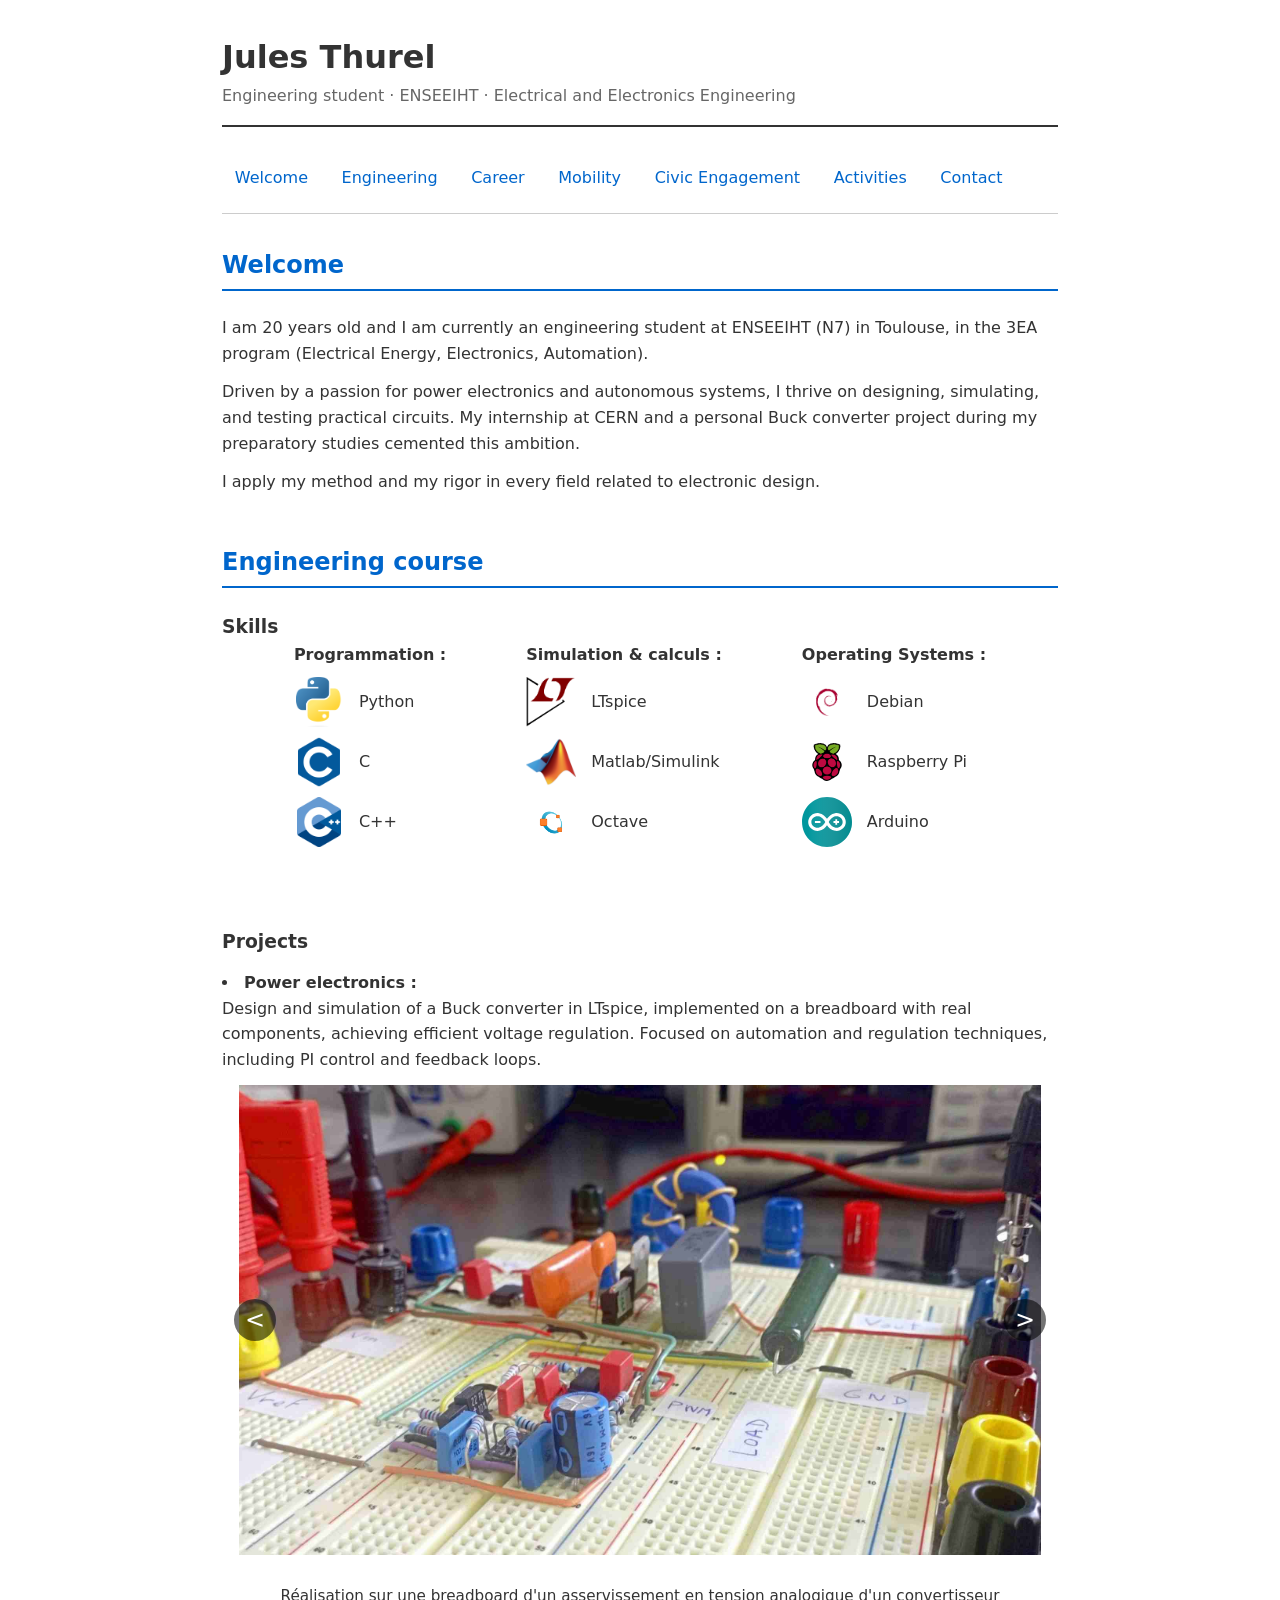
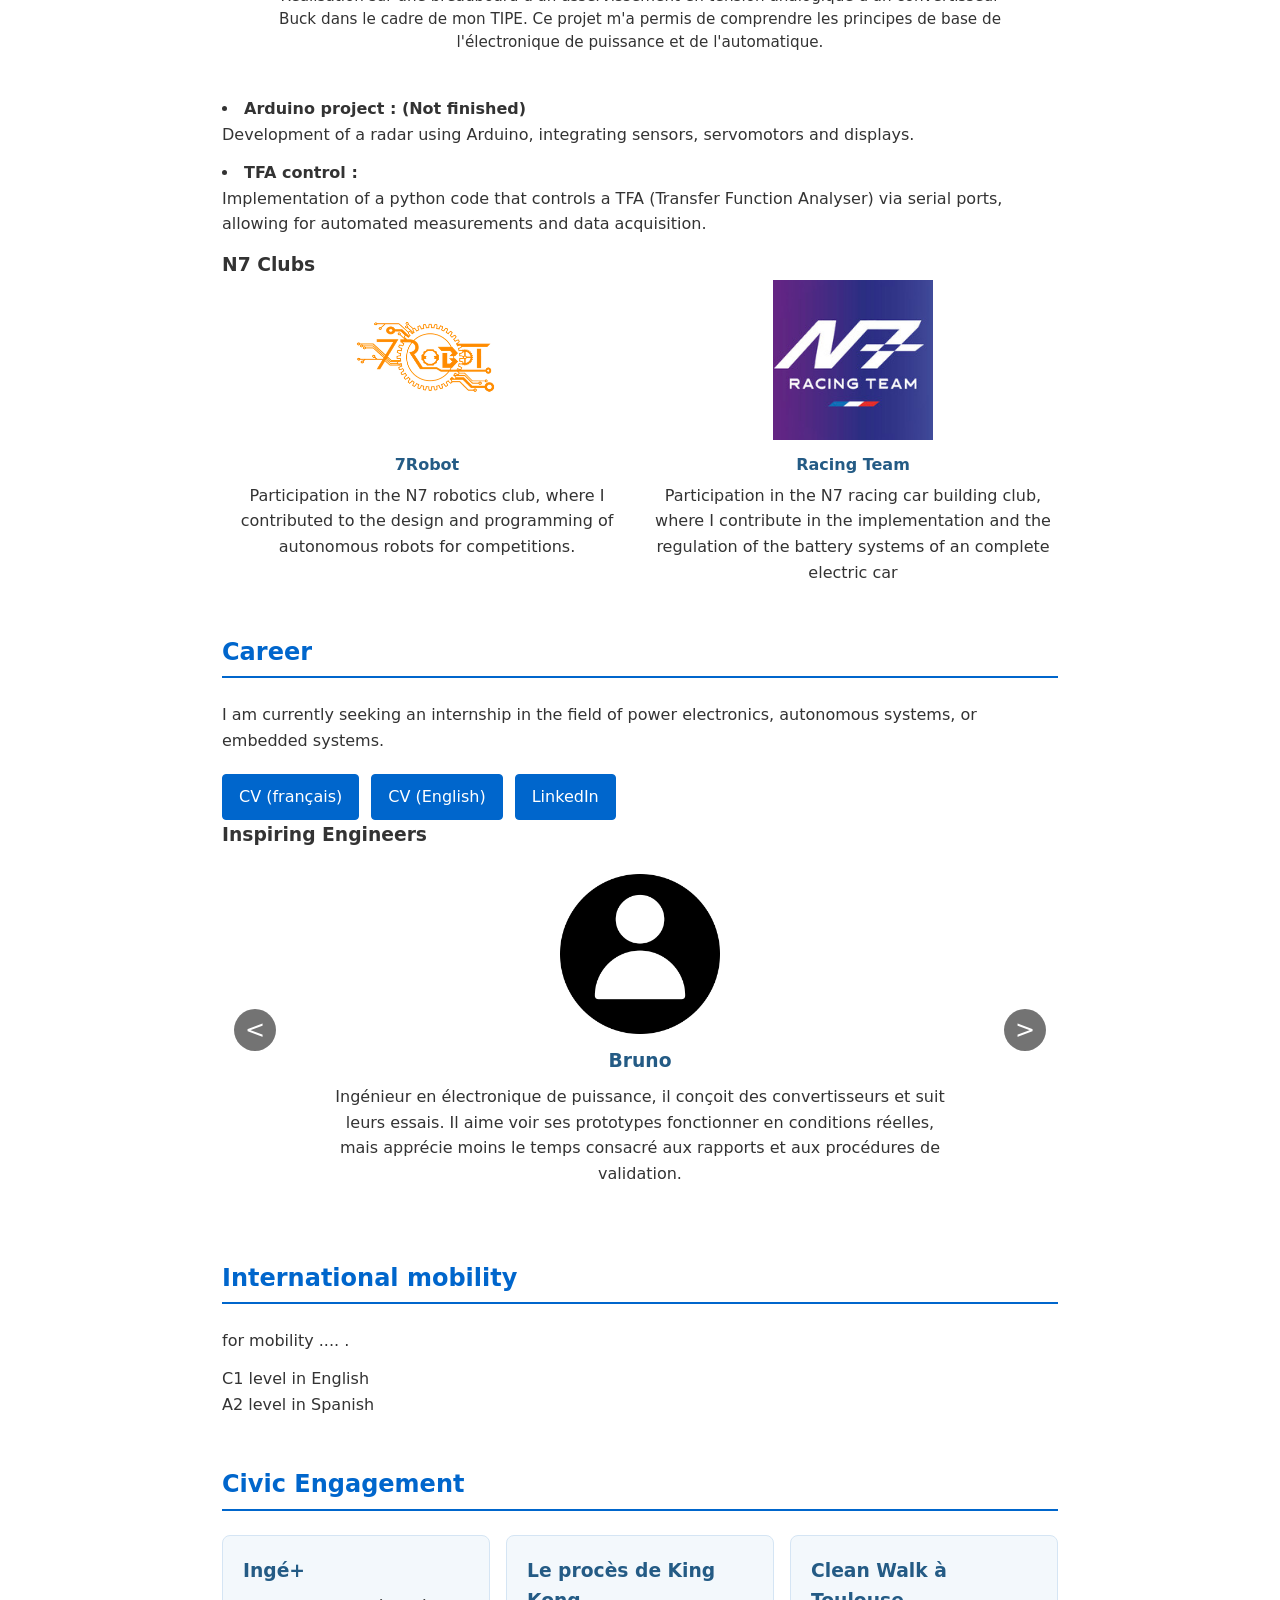
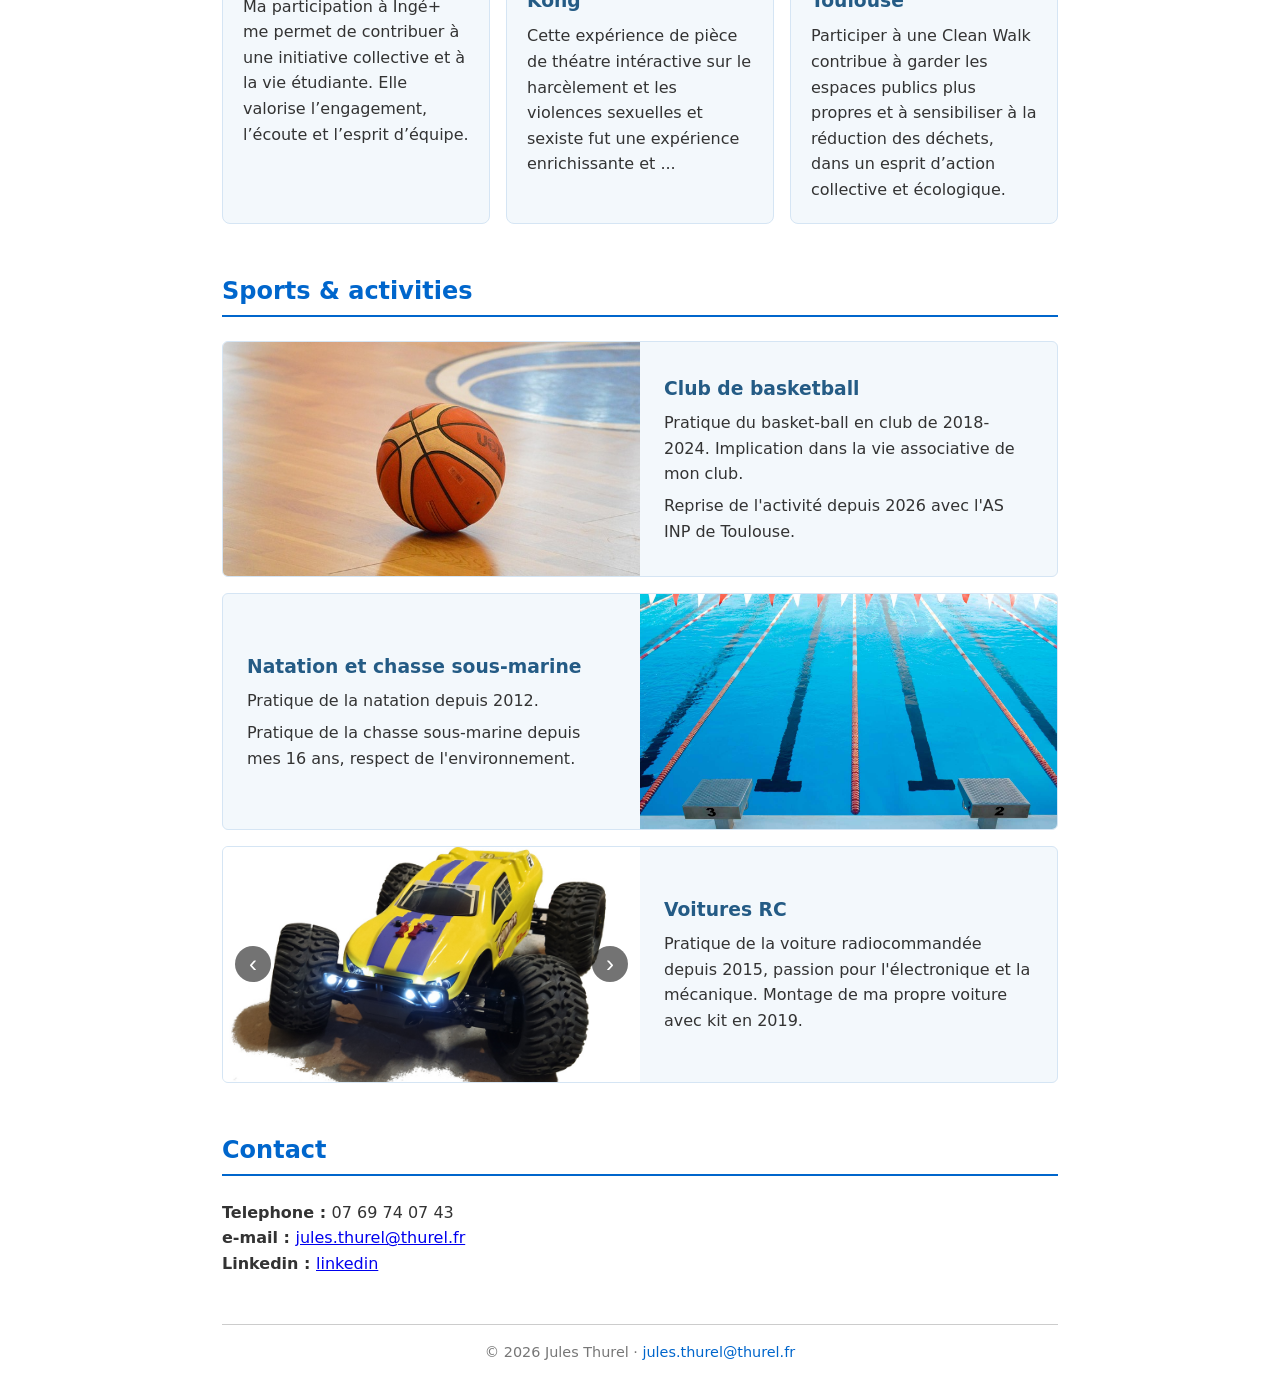
==== index.html @ 55ace2b5 "buck et activités" ====
<!DOCTYPE html>
<html lang="fr">
<head>
    <meta charset="UTF-8">
    <meta name="viewport" content="width=device-width, initial-scale=1.0">
    <title>Jules Thurel - Portfolio</title>
    <link rel="stylesheet" href="style.css">
</head>
<body>
    <header>
        <h1>Jules Thurel</h1>
        <p>Engineering student · ENSEEIHT · Electrical and Electronics Engineering</p>
    </header>

    <nav>
        <a href="#welcome">Welcome</a>
        <a href="#engineering">Engineering</a>
        <a href="#career">Career</a>
        <a href="#mobility">Mobility</a>
        <a href="#civic">Civic Engagement</a>
        <a href="#activities">Activities</a>
        <a href="#contact">Contact</a>
    </nav>

    <main>
        <section id="welcome">
            <h2>Welcome</h2>
            <p>
                I am 20 years old and I am currently an engineering student at ENSEEIHT (N7) in Toulouse, in the 3EA program (Electrical Energy, Electronics, Automation).
            </p>
            <p>
                Driven by a passion for power electronics and autonomous systems, I thrive on designing, simulating, and testing practical circuits. My internship at CERN and a personal Buck converter project during my preparatory studies cemented this ambition.
            </p>
            <p>
                I apply my method and my rigor in every field related to electronic design.
            </p>
        </section>

        <section id="engineering">
            <h2>Engineering course</h2>
            <h3>Skills</h3>
            <div class="skills-container">
        
                <!-- Colonne 1 -->
                <div class="skill-column">
                    <strong>
                        Programmation :
                    </strong>
                    <div class="skill-row">
            
                        <img src="./logo/Py.png" height="50" alt="logo Python">
                        <p>Python</p> 
                    </div>
                    <div class="skill-row">           
                        <img src="./logo/C_logo.png" height="50" alt="logo C">
                        <p>C</p>
                    </div>
                    <div class="skill-row">           
                        <img src="./logo/cpp.png" height="50" alt="logo C++">
                        <p>C++</p>
                </div>
            </div>
            
            <!-- Colonne 2 -->
            <div class="skill-column">
                <strong>
                    Simulation & calculs :
                </strong>
                <div class="skill-row">
                    <img src="./logo/ltspice_logo.png" height="50" alt="logo LTspice">
                    <p>LTspice</p>
                </div>
                <div class="skill-row">
                    <img src="./logo/Matlab_Logo.png" height="50" alt="logo Matlab">
                    <p>Matlab/Simulink</p>
                </div>
                <div class="skill-row">
                    <img src="./logo/Octave_logo.png" height="50" alt="logo Octave">
                    <p>Octave</p>
                </div>
            </div>
            
            <!-- Colonne 3 -->
            <div class="skill-column">
                <strong>
                    Operating Systems :
                </strong>
                <div class="skill-row">
                    <img src="./logo/Debian_logo.png" height="50" alt="logo Debian">
                    <p>Debian</p>
                </div>
                <div class="skill-row">
                    <img src="./logo/raspberry_logo.png" height="50" alt="logo Raspberry Pi">
                    <p>Raspberry Pi</p>
                </div>
                <div class="skill-row">
                    <img src="./logo/Arduino_logo.svg" height="40" alt="logo Arduino">
                    <p>Arduino</p>
                </div>
            </div>
            </div>
        <h3>Projects</h3>
            <div class="projects-container">
                <p>
                    <li><strong>Power electronics :</strong></li> Design and simulation of a Buck converter in LTspice, implemented on a breadboard with real components, achieving efficient voltage regulation. Focused on automation and regulation techniques, including PI control and feedback loops.
                </p>



                <div class="carousel">
                    <div class="slider" role="region" aria-label="Images du projet électronique">
                        <input type="radio" name="project-slide" id="s1" checked>
                        <input type="radio" name="project-slide" id="s2">
                        <input type="radio" name="project-slide" id="s3">
                        <input type="radio" name="project-slide" id="s4">
                        <input type="radio" name="project-slide" id="s5">
                        <input type="radio" name="project-slide" id="s6">
                        <div class="slides">
                            <figure class="slide">
                                <img src="photo tipe/angle_breadboard.png" alt="Convertisseur Buck">
                                <figcaption>Réalisation sur une breadboard d'un asservissement en tension analogique d'un convertisseur Buck dans le cadre de mon TIPE. Ce projet m'a permis de comprendre les principes de base de l'électronique de puissance et de l'automatique.</figcaption>
                            </figure>
                            <figure class="slide">
                                <img src="photo tipe/circuit.png" alt="Circuit électronique">
                                <figcaption>Schéma de principe représentant les différentes connexions entre les composants majeurs :<br> La partie de puissance : étage de commutation et filtre LC du buck.<br> La partie de commande : le correcteur PI / Le PWM / le driver high-side.</figcaption>
                            </figure>
                            <figure class="slide">
                                <img src="photo tipe/tipe_jules_pv.png" alt="jules avec tipe">
                                <figcaption>Essai en condition réelle avec panneau photovoltaïque.</figcaption>
                            </figure>
                            <figure class="slide">
                                <img src="photo tipe/multimeter.png" alt="test en condition réelledu buckavec panneau solaire">
                                <figcaption>Mesure du bon fonctionnement de la régulation du buck en condition réelle avec panneau solaire. <br>
                                Tension de sortie = 5.01V pour une tension d'entrée Vref = 5.0V</figcaption>
                            </figure>
                            <figure class="slide">
                                <img src="photo tipe/FTBFG.png" alt="Gain en fonction en boucle fermée">
                                <figcaption>Réalisation de la fonction de transfert en boucle fermée en gain à l'aide d'un TFA. <br>
                                Vérification de la cohérence de la simulation avec la mesure.</figcaption>
                            </figure>
                            <figure class="slide">
                                <img src="photo tipe/FTBFP.png" alt="phase de la FTBF">
                                <figcaption>Réalisation de la fonction de transfert en boucle fermée en phase à l'aide d'un TFA.<br> 
                                Vérification de la cohérence de la simulation avec la mesure.</figcaption>
                            </figure>
                        </div>
                        <div class="nav">
                            <label for="s6" class="prev prev-s1" aria-label="Image précédente">&lt;</label>
                            <label for="s1" class="prev prev-s2" aria-label="Image précédente">&lt;</label>
                            <label for="s2" class="prev prev-s3" aria-label="Image précédente">&lt;</label>
                            <label for="s3" class="prev prev-s4" aria-label="Image précédente">&lt;</label>
                            <label for="s4" class="prev prev-s5" aria-label="Image précédente">&lt;</label>
                            <label for="s5" class="prev prev-s6" aria-label="Image précédente">&lt;</label>
                            <label for="s2" class="next next-s1" aria-label="Image suivante">&gt;</label>
                            <label for="s3" class="next next-s2" aria-label="Image suivante">&gt;</label>
                            <label for="s4" class="next next-s3" aria-label="Image suivante">&gt;</label>
                            <label for="s5" class="next next-s4" aria-label="Image suivante">&gt;</label>
                            <label for="s6" class="next next-s5" aria-label="Image suivante">&gt;</label>
                            <label for="s1" class="next next-s6" aria-label="Image suivante">&gt;</label>
                        </div>
                    </div>
                </div>

            </div>
                <p>
                    <li><strong>Arduino project : (Not finished)</strong></li> Development of a radar using Arduino, integrating sensors, servomotors and displays.
                </p>
                <p>
                    <li><strong>TFA control :</strong></li> Implementation of a python code that controls a TFA (Transfer Function Analyser) via serial ports, allowing for automated measurements and data acquisition.
                </p>
            </div>
        <h3>N7 Clubs</h3>
            <div class="clubs-list">
                <article class="club-card">
                    <img src="./logo/7robot_logo.png" alt="Logo 7Robot">
                    <div>
                        <h4>7Robot</h4>
                        <p>Participation in the N7 robotics club, where I contributed to the design and programming of autonomous robots for competitions.</p>
                    </div>
                </article>
                <article class="club-card">
                    <img src="./logo/racingteam_logo.jpeg" alt="Logo N7 Racing Team">
                    <div>
                        <h4>Racing Team</h4>
                        <p>Participation in the N7 racing car building club, where I contribute in the implementation and the regulation of the battery systems of an complete electric car</p>
                    </div>
                </article>
            </div>

        </section>

        <section id="career">
            <h2>Career</h2>
            <p>
                I am currently seeking an internship in the field of power electronics, autonomous systems, or embedded systems.
            </p>
            <div class="profile-links">
                <a class="profile-button" href="./cv-jules-thurel_V6.pdf" download>CV (français)</a>
                <a class="profile-button" href="./cv-jules-thurel_Vfinal_anglais.pdf" download>CV (English)</a>
                <a class="profile-button" href="https://www.linkedin.com/in/jules-thurel-329495418/" target="_blank" rel="noopener noreferrer">LinkedIn</a>
                <br>
            </div>
            <h3>Inspiring Engineers</h3>
            <div class="slider profile-carousel" role="region" aria-label="Profils d'ingénieurs inspirants">
                <input type="radio" name="career-profile" id="career-profile-bruno" checked>
                <input type="radio" name="career-profile" id="career-profile-tony">
                <input type="radio" name="career-profile" id="career-profile-yves">
                <div class="profile-slides">
                    <article class="profile-slide">
                        <img class="profile-avatar" src="./logo/profil_logo.png" alt="Logo de profil de Bruno">
                        <h3>Bruno</h3>
                        <p>Ingénieur en électronique de puissance, il conçoit des convertisseurs et suit leurs essais. Il aime voir ses prototypes fonctionner en conditions réelles, mais apprécie moins le temps consacré aux rapports et aux procédures de validation.</p>
                    </article>
                    <article class="profile-slide">
                        <img class="profile-avatar" src="./logo/profil_logo.png" alt="Logo de profil de Tony">
                        <h3>Tony</h3>
                        <p>Ingénieur en systèmes embarqués, il développe des cartes électroniques et leur logiciel. Il aime mêler matériel et programmation, mais trouve parfois le débogage de problèmes intermittents frustrant.</p>
                    </article>
                    <article class="profile-slide">
                        <img class="profile-avatar" src="./logo/profil_logo.png" alt="Logo de profil de Yves">
                        <h3>Yves</h3>
                        <p>Ingénieur en réseaux électriques, il étudie le raccordement des énergies renouvelables. Il aime contribuer à la transition énergétique, mais apprécie moins les contraintes réglementaires et les délais des grands projets.</p>
                    </article>
                </div>
                <div class="nav">
                    <label for="career-profile-yves" class="prev prev-profile-bruno" aria-label="Profil précédent">&lt;</label>
                    <label for="career-profile-bruno" class="prev prev-profile-tony" aria-label="Profil précédent">&lt;</label>
                    <label for="career-profile-tony" class="prev prev-profile-yves" aria-label="Profil précédent">&lt;</label>
                    <label for="career-profile-tony" class="next next-profile-bruno" aria-label="Profil suivant">&gt;</label>
                    <label for="career-profile-yves" class="next next-profile-tony" aria-label="Profil suivant">&gt;</label>
                    <label for="career-profile-bruno" class="next next-profile-yves" aria-label="Profil suivant">&gt;</label>
                </div>
            </div>
        </section>

        <section id="mobilty">
            <h2>International mobility</h2>
            <p>
                for mobility .... .
            </p>
            <p>
                C1 level in English <br> A2 level in Spanish
            </p>
               
            
        </section>

        <section id="civic">
            <h2>Civic Engagement</h2>
            <div class="civic-list">
                <article class="civic-bubble">
                    <h3>Ingé+</h3>
                    <p>Ma participation à Ingé+ me permet de contribuer à une initiative collective et à la vie étudiante. Elle valorise l’engagement, l’écoute et l’esprit d’équipe.</p>
                </article>
                <article class="civic-bubble">
                    <h3>Le procès de King Kong</h3>
                    <p>Cette expérience de pièce de théatre intéractive sur le harcèlement et les violences sexuelles et sexiste fut une expérience enrichissante et ...</p>
                </article>
                <article class="civic-bubble">
                    <h3>Clean Walk à Toulouse</h3>
                    <p>Participer à une Clean Walk contribue à garder les espaces publics plus propres et à sensibiliser à la réduction des déchets, dans un esprit d’action collective et écologique.</p>
                </article>
            </div>
        </section>

        <section id="activities">
            <h2>Sports & activities</h2>
            <div class="activities-list">
                <article class="activity-item">
                    <div class="activity-gallery activity-gallery-static">
                        <img src="baketball.jpg" alt="Terrain de basketball">
                    </div>
                    <div class="activity-copy">
                        <h3>Club de basketball</h3>
                        <p>Pratique du basket-ball en club de 2018-2024. Implication dans la vie associative de mon club.</p>
                        <p>Reprise de l'activité depuis 2026 avec l'AS INP de Toulouse.</p>
                    </div>
                </article>
                <article class="activity-item">
                    <div class="activity-gallery activity-gallery-static">
                        <img src="piscine.jpg" alt="Piscine">
                    </div>
                    <div class="activity-copy">
                        <h3>Natation et chasse sous-marine</h3>
                        <p>Pratique de la natation depuis 2012. </p>
                        <p>Pratique de la chasse sous-marine depuis mes 16 ans, respect de l'environnement.</p>
                    </div>
                </article>
                <article class="activity-item">
                    <div class="activity-gallery" data-activity-gallery role="group" aria-label="Photos de voiture radiocommandée">
                        <div class="activity-gallery-track">
                            <img src="RC-car.jpg" alt="Voiture radiocommandée, vue avant">
                            <img src="RC-car-back.jpg" alt="Voiture radiocommandée, vue arrière">
                        </div>
                        <button class="gallery-control previous" type="button" aria-label="Photo précédente">&lsaquo;</button>
                        <button class="gallery-control next" type="button" aria-label="Photo suivante">&rsaquo;</button>
                    </div>
                    <div class="activity-copy">
                        <h3>Voitures RC</h3>
                        <p>Pratique de la voiture radiocommandée depuis 2015, passion pour l'électronique et la mécanique. Montage de ma propre voiture avec kit en 2019.</p>
                    </div>
                </article>
            </div>
        </section>

        <section id="contact">
            <h2>Contact</h2>
            <p>
                <strong>Telephone : </strong>07 69 74 07 43<br>
                 <strong>e-mail : </strong><a href="mailto:jules.thurel@thurel.fr">jules.thurel@thurel.fr</a><br>
                <strong>Linkedin : </strong><a href="https://www.linkedin.com/in/jules-thurel-329495418/">linkedin</a>
            </p>
            
        </section>
    </main>

    <footer>
        <p>© 2026 Jules Thurel · <a href="mailto:jules.thurel@thurel.fr">jules.thurel@thurel.fr</a></p>
    </footer>
    <script>
        document.querySelectorAll("[data-activity-gallery]").forEach((gallery) => {
            const track = gallery.querySelector(".activity-gallery-track");
            const photos = Array.from(track.querySelectorAll("img"));
            let activeIndex = 0;
            let pointerStart = null;

            const showPhoto = (index) => {
                activeIndex = (index + photos.length) % photos.length;
                track.style.transform = `translateX(-${activeIndex * 50}%)`;
                photos.forEach((photo, photoIndex) => {
                    photo.setAttribute("aria-hidden", String(photoIndex !== activeIndex));
                });
            };

            gallery.querySelector(".previous").addEventListener("click", () => showPhoto(activeIndex - 1));
            gallery.querySelector(".next").addEventListener("click", () => showPhoto(activeIndex + 1));
            gallery.addEventListener("pointerdown", (event) => {
                pointerStart = { x: event.clientX, y: event.clientY };
            });
            gallery.addEventListener("pointerup", (event) => {
                if (!pointerStart) return;
                const deltaX = event.clientX - pointerStart.x;
                const deltaY = event.clientY - pointerStart.y;
                pointerStart = null;
                if (Math.abs(deltaX) > 40 && Math.abs(deltaX) > Math.abs(deltaY)) {
                    showPhoto(activeIndex + (deltaX < 0 ? 1 : -1));
                }
            });
            gallery.addEventListener("pointercancel", () => {
                pointerStart = null;
            });
            showPhoto(activeIndex);
        });

        const activitiesLink = document.querySelector('nav a[href="#activities"]');
        const activityItems = Array.from(document.querySelectorAll("#activities .activity-item"));

        activitiesLink.addEventListener("click", () => {
            activityItems.forEach((item, index) => {
                item.classList.remove("activity-enter");
                item.style.setProperty("--activity-delay", `${index * 500}ms`);
            });
            void activityItems[0].offsetWidth;
            activityItems.forEach((item) => item.classList.add("activity-enter"));
        });
    </script>
</body>
</html>
---- style.css ----
* {
    margin: 0;
    padding: 0;
    box-sizing: border-box;
}

body {
    font-family: system-ui, -apple-system, sans-serif;
    line-height: 1.6;
    color: #333;
    max-width: 900px;
    margin: 0 auto;
    padding: 2rem;
}

header {
    border-bottom: 2px solid #333;
    padding-bottom: 1rem;
    margin-bottom: 1rem;
}

header h1 {
    font-size: 2rem;
}

header p {
    color: #666;
}

nav {
    display: flex;
    flex-wrap: wrap;
    gap: 0.5rem;
    padding: 1rem 0;
    border-bottom: 1px solid #ccc;
    margin-bottom: 2rem;
}

nav a {
    color: #0066cc;
    text-decoration: none;
    padding: 0.4rem 0.8rem;
    border-radius: 4px;
    transition: background 0.2s;
    font-weight: 500;
}

nav a:hover {
    background: #e6f0ff;
}

section {
    margin-bottom: 3rem;
    scroll-margin-top: 1rem;
}

section h2 {
    border-bottom: 2px solid #0066cc;
    padding-bottom: 0.3rem;
    margin-bottom: 1.5rem;
    color: #0066cc;
}

section p {
    margin-bottom: 0.8rem;
}

.profile-links {
    display: flex;
    flex-wrap: wrap;
    gap: 0.75rem;
    margin-top: 1.25rem;
}

.profile-button {
    display: inline-block;
    padding: 0.6rem 1rem;
    border: 1px solid #0066cc;
    border-radius: 4px;
    background: #0066cc;
    color: #fff;
    font-weight: 500;
    text-decoration: none;
    transition: background 0.2s, color 0.2s;
}

.profile-button:hover {
    background: #fff;
    color: #0066cc;
}

.item {
    background: #f9f9f9;
    padding: 1rem 1.2rem;
    border-radius: 8px;
    border-left: 4px solid #0066cc;
    margin-bottom: 1rem;
}

.item h3 {
    margin-bottom: 0.3rem;
    font-size: 1.1rem;
}

.item .dates {
    font-size: 0.9rem;
    color: #777;
    font-style: italic;
    margin-bottom: 0.5rem;
}

.skills-container {
    display: flex;              /* met les 2 colonnes côte à côte */
    justify-content: center;    /* centre le tout horizontalement */
    gap: 80px;                  /* espace entre les 2 colonnes */
}

.skill-column {
    display: flex;
    flex-direction: column;     /* empile les skills verticalement */
    gap: 10px;
}

.skill-row {
    display: flex;
    align-items: center;
    gap: 15px;
}

.skill-row p {
    margin: 0;
}
.skill-row img {
    width: 50px;
    height: 50px;
    object-fit: contain;
    flex-shrink: 0;
}
.slider {
    position: relative;
    overflow: hidden;
}

.slider input {
    position: absolute;
    width: 1px;
    height: 1px;
    opacity: 0;
}

.slides {
    display: flex;
    width: 600%;
    transition: transform 1.5s ease;
}

.slide {
    flex: 0 0 16.666667%;
    width: 16.666667%;
    margin: 0;
}

.slide img {
    display: block;
    width: 100%;
    aspect-ratio: 16 / 9;
    object-fit: contain;
}

.slide figcaption {
    height: 8rem;
    overflow-y: auto;
    display: flex;
    align-items: center;
    justify-content: center;
    padding: 0.75rem 3.5rem;
    color: #333;
    font-size: 0.95rem;
    line-height: 1.5;
    text-align: center;
}

.slide figcaption.caption-list {
    display: block;
    text-align: left;
}

.caption-list p {
    margin: 0 0 0.25rem;
}

.caption-list ul {
    margin: 0 0 0.5rem 1.25rem;
}

.caption-list li {
    padding-left: 0.15rem;
}

#s1:checked ~ .slides { transform: translateX(0); }
#s2:checked ~ .slides { transform: translateX(-16.666667%); }
#s3:checked ~ .slides { transform: translateX(-33.333333%); }
#s4:checked ~ .slides { transform: translateX(-50%); }
#s5:checked ~ .slides { transform: translateX(-66.666667%); }
#s6:checked ~ .slides { transform: translateX(-83.333333%); }

.nav label {
    position: absolute;
    top: calc((100% - 8rem) / 2);
    display: none;
    align-items: center;
    justify-content: center;
    width: 42px;
    height: 42px;
    transform: translateY(-50%);
    border-radius: 50%;
    background: rgba(0, 0, 0, 0.55);
    color: #fff;
    cursor: pointer;
    font-size: 1.5rem;
    line-height: 1;
    user-select: none;
}

.nav .prev { left: 12px; }
.nav .next { right: 12px; }

#s1:checked ~ .nav .prev-s1,
#s1:checked ~ .nav .next-s1,
#s2:checked ~ .nav .prev-s2,
#s2:checked ~ .nav .next-s2,
#s3:checked ~ .nav .prev-s3,
#s3:checked ~ .nav .next-s3,
#s4:checked ~ .nav .prev-s4,
#s4:checked ~ .nav .next-s4,
#s5:checked ~ .nav .prev-s5,
#s5:checked ~ .nav .next-s5,
#s6:checked ~ .nav .prev-s6,
#s6:checked ~ .nav .next-s6 { display: flex; }

.slider:has(input:focus-visible) .nav label {
    outline: 2px solid #0066cc;
    outline-offset: 2px;
}

.profile-slides {
    display: flex;
    width: 300%;
    transition: transform 1.5s ease;
}

.profile-slide {
    display: flex;
    flex: 0 0 33.333333%;
    flex-direction: column;
    align-items: center;
    padding: 1.5rem 3.5rem;
    text-align: center;
}

.profile-avatar {
    width: 160px;
    height: 160px;
    margin-bottom: 0.75rem;
    object-fit: contain;
}

.profile-slide h3 {
    margin-bottom: 0.5rem;
    color: #245b85;
}

.profile-slide p {
    max-width: 60ch;
    margin: 0;
}

#career-profile-bruno:checked ~ .profile-slides { transform: translateX(0); }
#career-profile-tony:checked ~ .profile-slides { transform: translateX(-33.333333%); }
#career-profile-yves:checked ~ .profile-slides { transform: translateX(-66.666667%); }

#career-profile-bruno:checked ~ .nav .prev-profile-bruno,
#career-profile-bruno:checked ~ .nav .next-profile-bruno,
#career-profile-tony:checked ~ .nav .prev-profile-tony,
#career-profile-tony:checked ~ .nav .next-profile-tony,
#career-profile-yves:checked ~ .nav .prev-profile-yves,
#career-profile-yves:checked ~ .nav .next-profile-yves { display: flex; }

.profile-carousel .nav label {
    top: 50%;
}

.skills-container + h3 {
    margin-top: 5rem;
}

.clubs-list {
    display: grid;
    grid-template-columns: repeat(2, minmax(0, 1fr));
    gap: 1rem;
}

.club-card {
    display: flex;
    flex-direction: column;
    align-items: center;
    gap: 0.75rem;
    padding: 0;
    text-align: center;
}

.club-card img {
    flex: 0 0 160px;
    width: 160px;
    height: 160px;
    object-fit: contain;
}

.club-card h4 {
    margin-bottom: 0.35rem;
    color: #245b85;
}

.club-card p {
    margin: 0;
}

.activities-list {
    display: grid;
    gap: 1rem;
}

.activity-item {
    display: grid;
    grid-template-columns: minmax(0, 1fr) minmax(0, 1fr);
    grid-template-areas: "image copy";
    align-items: center;
    overflow: hidden;
    border: 1px solid #d5e5f4;
    border-radius: 6px;
    background: #f3f8fc;
    --activity-offset: -48px;
}

.activity-item:nth-child(even) {
    grid-template-areas: "copy image";
    --activity-offset: 48px;
}

.activity-item.activity-enter {
    animation: activity-enter 650ms ease both;
    animation-delay: var(--activity-delay, 0ms);
}

@keyframes activity-enter {
    from {
        opacity: 0;
        transform: translateX(var(--activity-offset));
    }
    to {
        opacity: 1;
        transform: translateX(0);
    }
}

.activity-gallery {
    grid-area: image;
    position: relative;
    overflow: hidden;
    min-height: 190px;
    aspect-ratio: 16 / 9;
    touch-action: pan-y;
}

.activity-gallery-track {
    position: absolute;
    inset: 0;
    display: flex;
    width: 200%;
    transition: transform 300ms ease;
}

.activity-gallery-track img {
    flex: 0 0 50%;
    width: 50%;
    height: 100%;
    object-fit: cover;
}

.activity-gallery-static img {
    display: block;
    width: 100%;
    height: 100%;
    object-fit: cover;
}

.gallery-control {
    position: absolute;
    top: 50%;
    display: grid;
    place-items: center;
    width: 36px;
    height: 36px;
    padding: 0;
    transform: translateY(-50%);
    border: 0;
    border-radius: 50%;
    background: rgba(0, 0, 0, 0.55);
    color: #fff;
    cursor: pointer;
    font-size: 1.5rem;
    line-height: 1;
}

.gallery-control.previous {
    left: 0.75rem;
}

.gallery-control.next {
    right: 0.75rem;
}

.gallery-control:focus-visible {
    outline: 2px solid #fff;
    outline-offset: 2px;
}

.activity-copy {
    grid-area: copy;
    display: grid;
    gap: 0.4rem;
    padding: 1.5rem;
}

.activity-copy h3 {
    margin: 0;
    color: #245b85;
}

.activity-copy p {
    margin: 0;
}
                /* Civic engagement section styles */
.civic-list {
    display: grid;
    grid-template-columns: repeat(auto-fit, minmax(min(100%, 220px), 1fr));
    gap: 1rem;
}

.civic-bubble {
    padding: 1.25rem;
    border: 1px solid #d5e5f4;
    border-radius: 8px;
    background: #f3f8fc;
}

.civic-bubble h3 {
    margin-bottom: 0.5rem;
    color: #245b85;
}

.civic-bubble p {
    margin: 0;
}

footer {
    border-top: 1px solid #ccc;
    padding-top: 1rem;
    margin-top: 3rem;
    font-size: 0.9rem;
    color: #777;
    text-align: center;
}

footer a {
    color: #0066cc;
    text-decoration: none;
}

@media (max-width: 600px) {
    .clubs-list {
        grid-template-columns: 1fr;
    }

    .activity-item,
    .activity-item:nth-child(even) {
        grid-template-columns: 1fr;
        grid-template-areas:
            "image"
            "copy";
    }

    .activity-gallery {
        min-height: 0;
        aspect-ratio: 16 / 9;
    }

    .activity-copy {
        padding: 1rem;
    }
}

@media (prefers-reduced-motion: reduce) {
    .activity-item.activity-enter {
        animation: none;
    }

    .profile-slides {
        transition: none;
    }
}
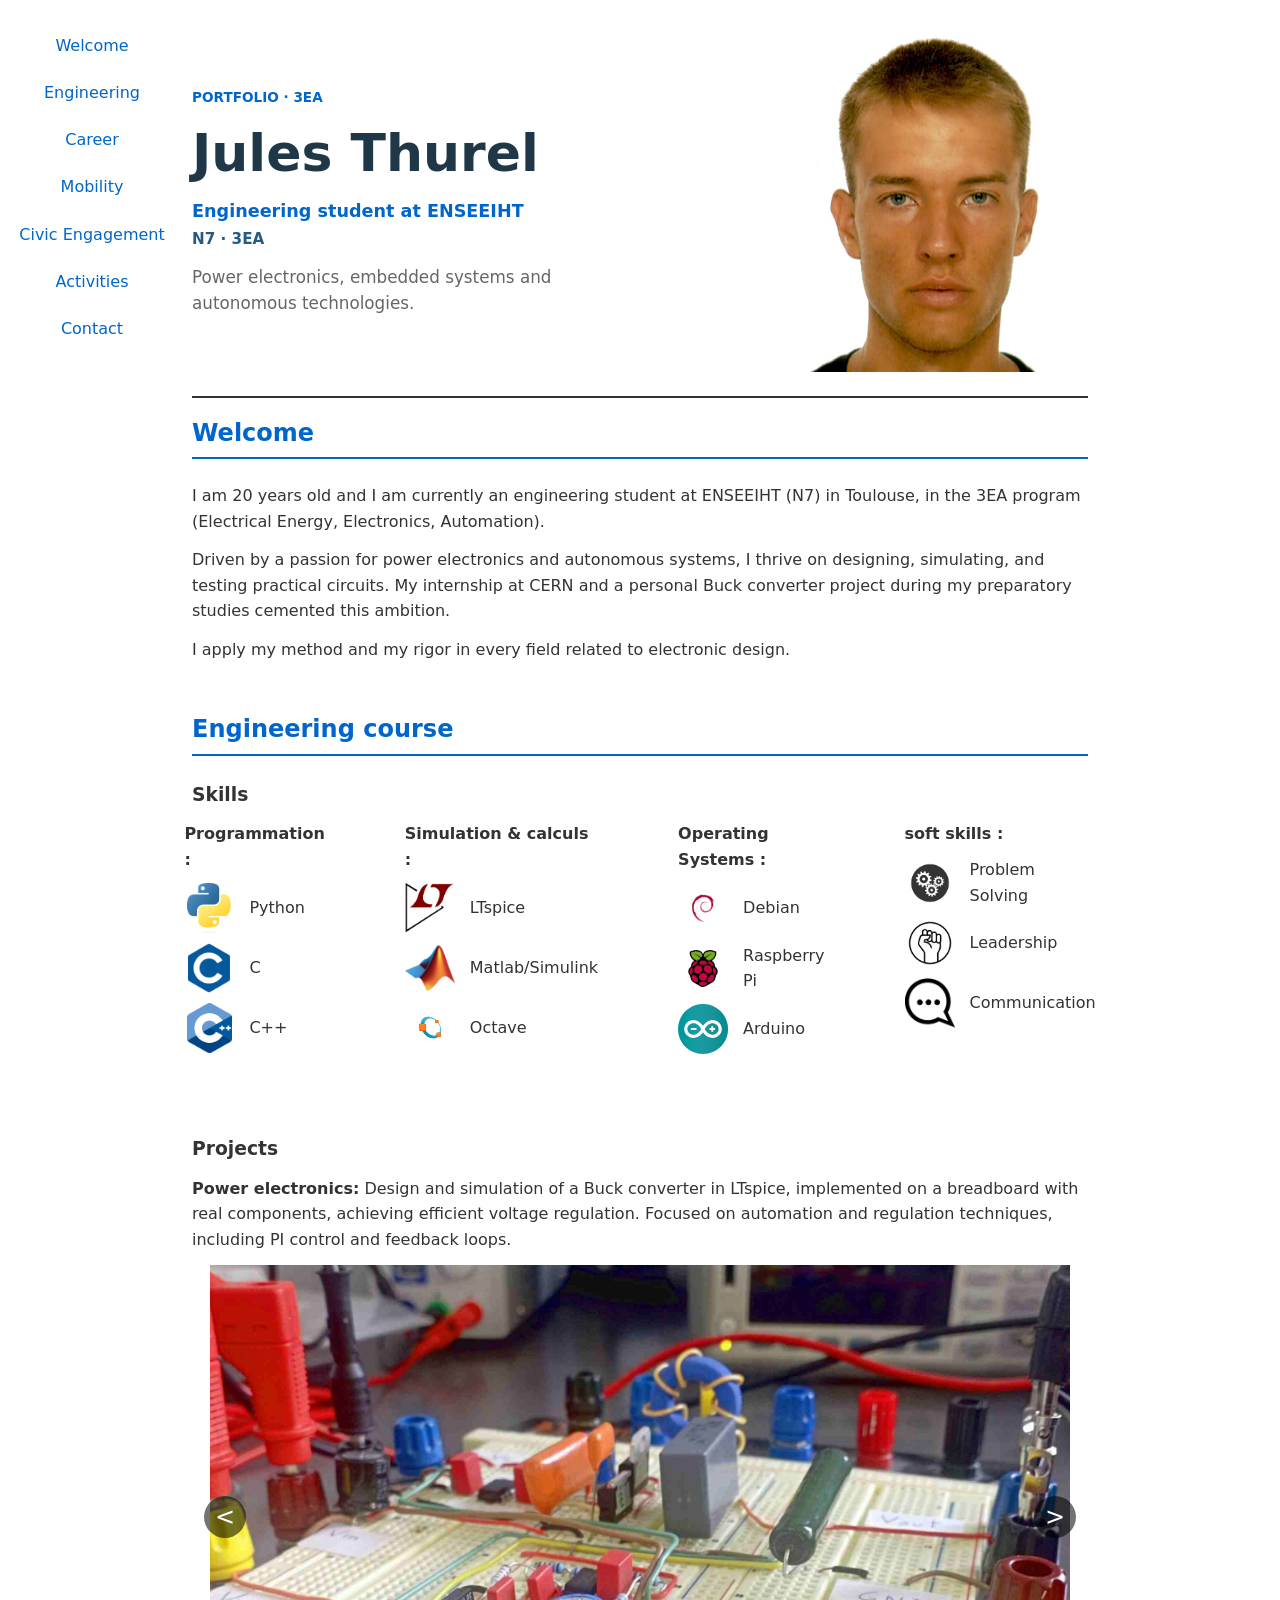
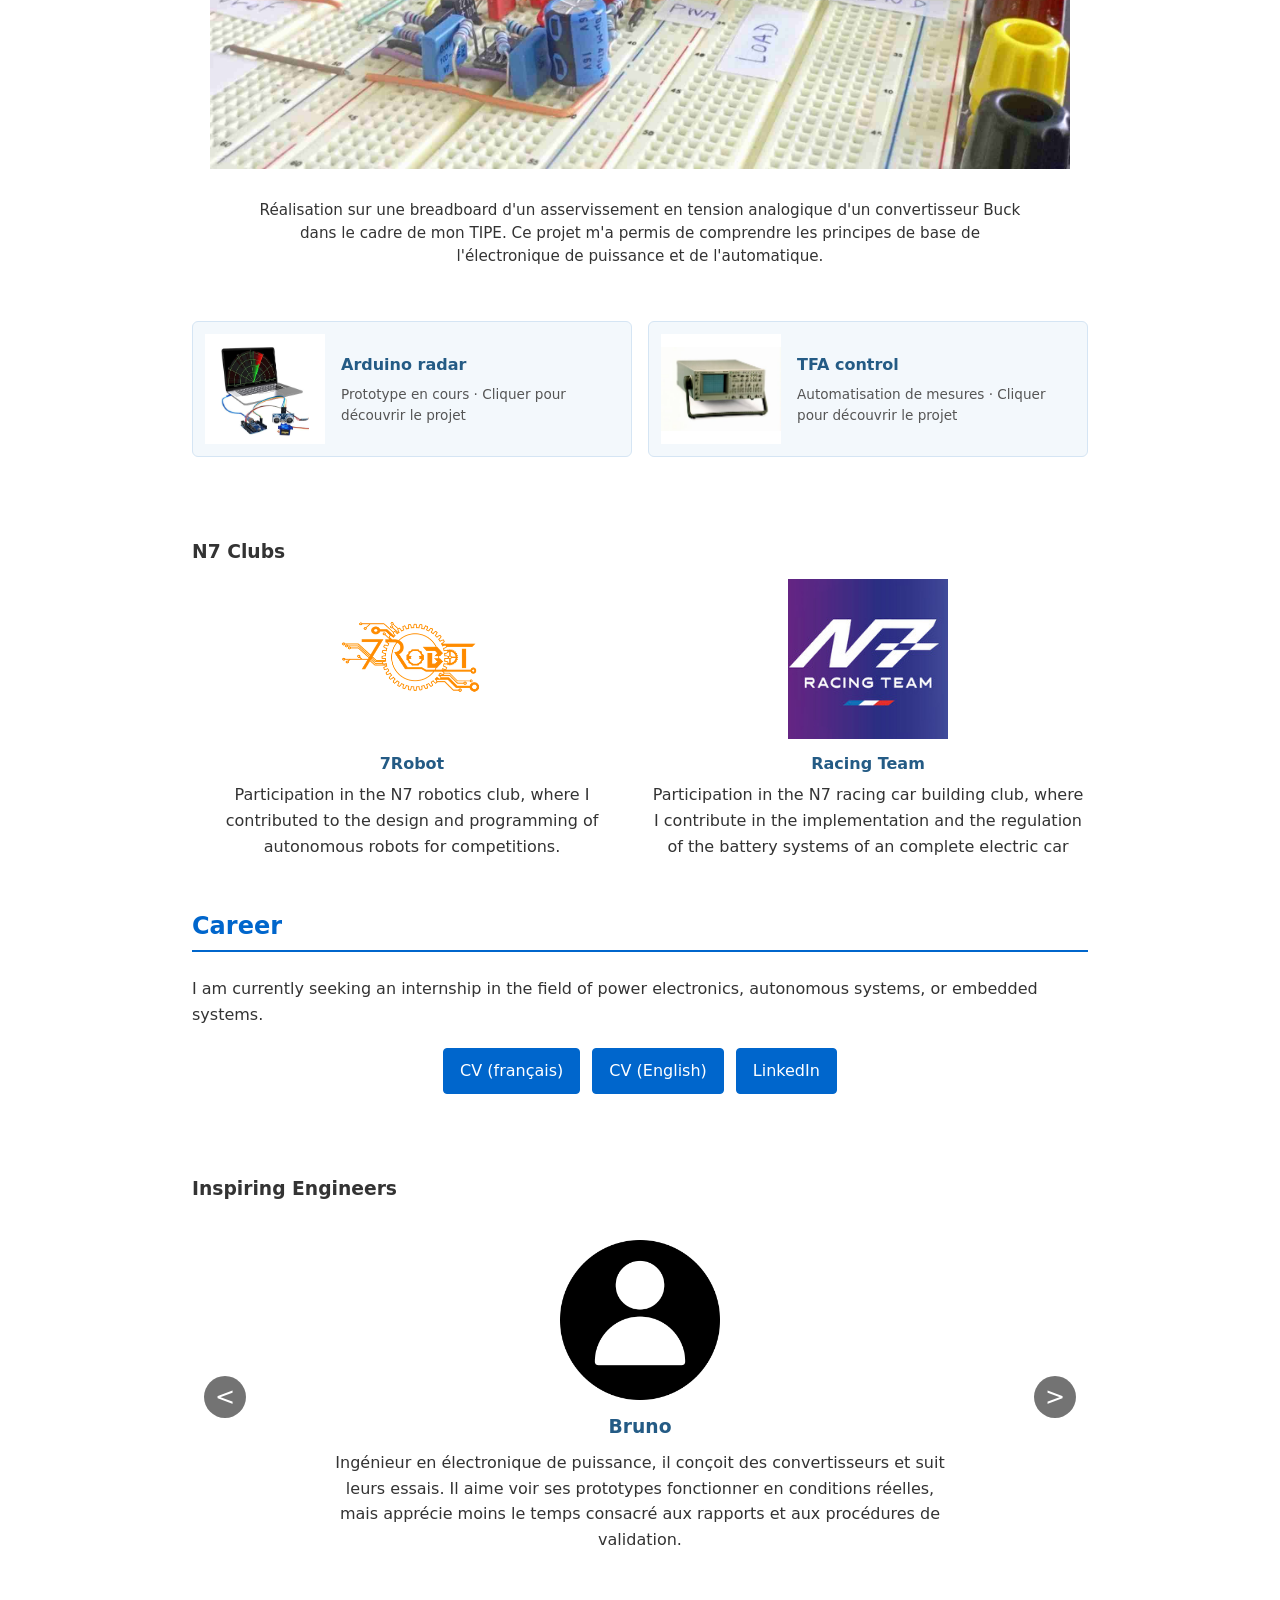
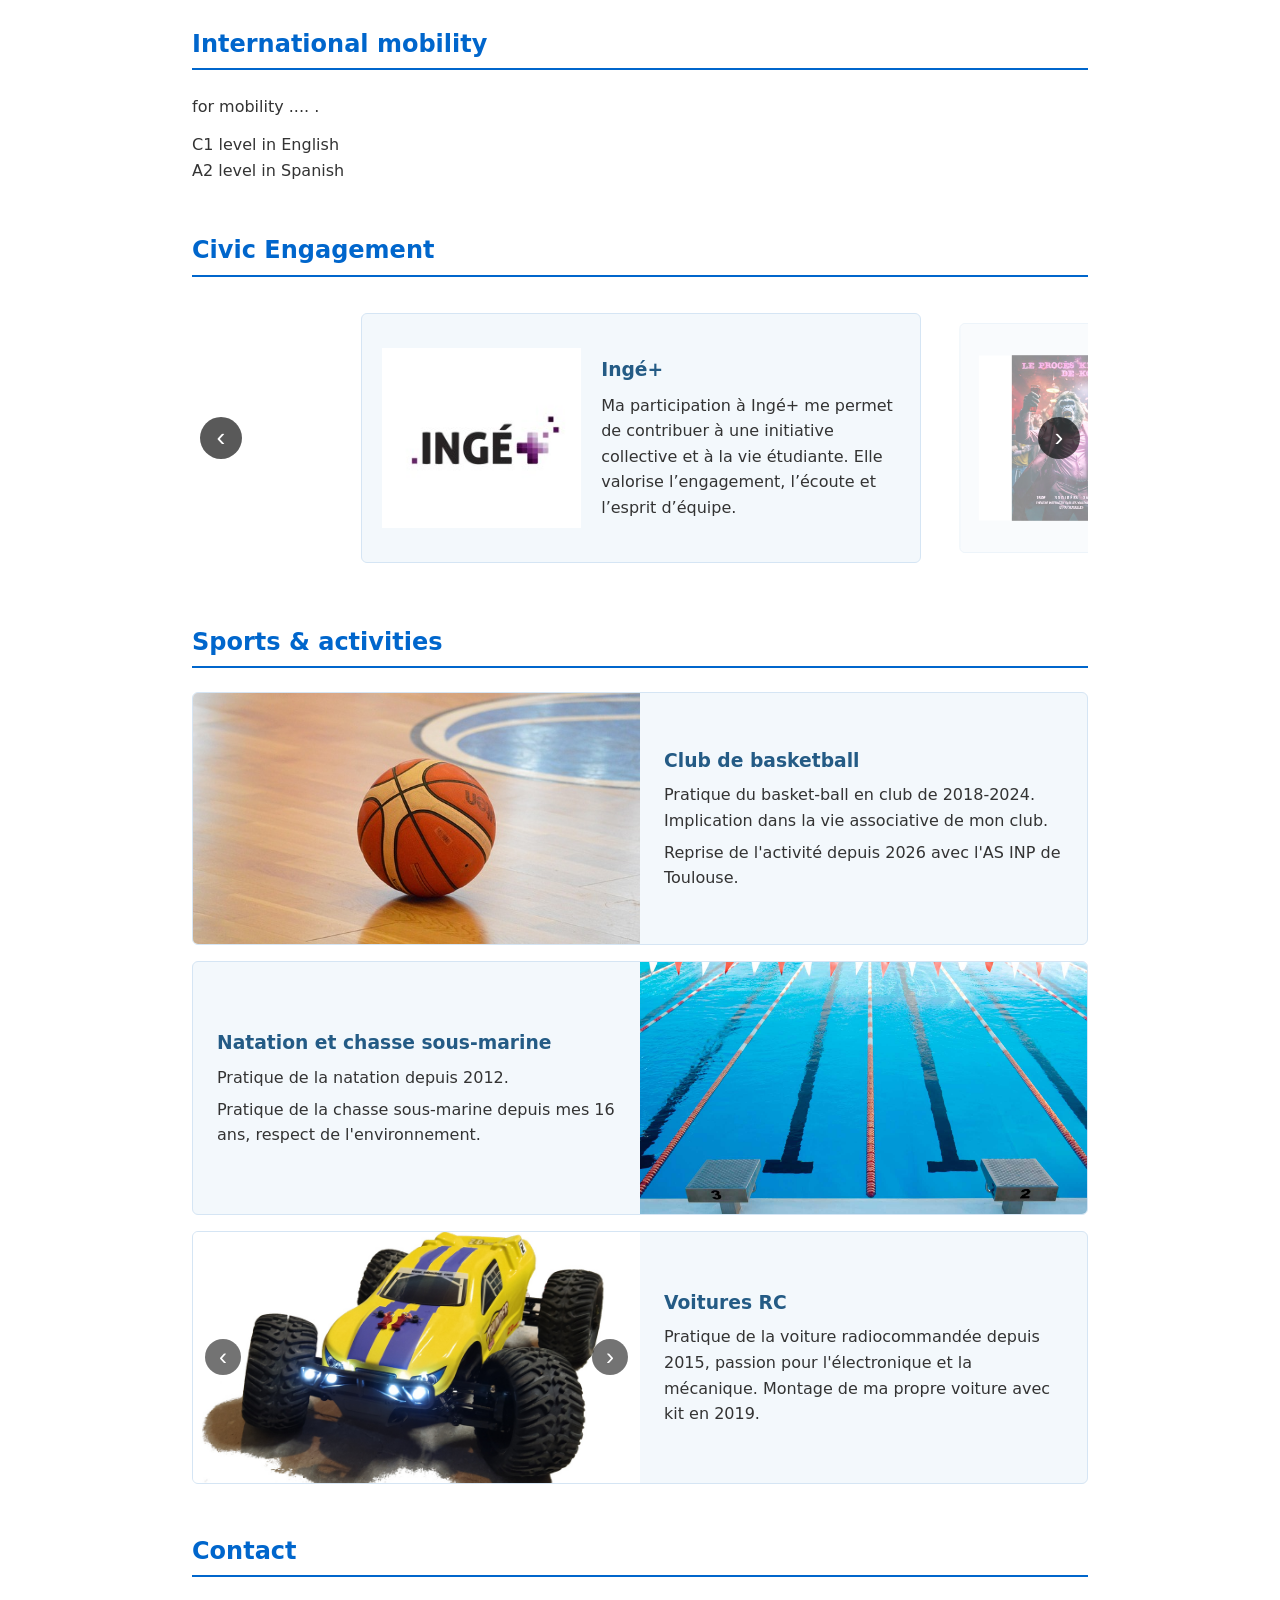
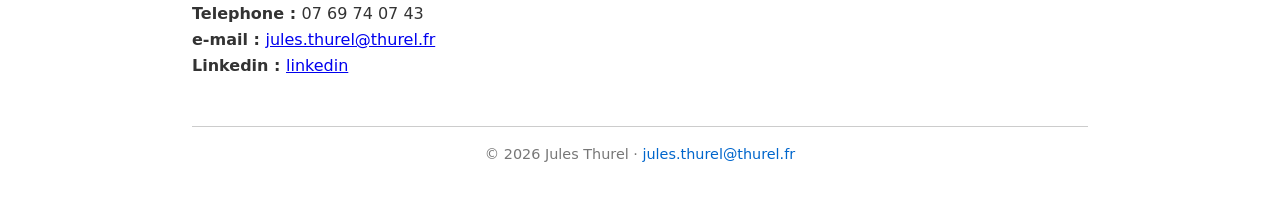
==== commit 49533cf2: "graphic amelioration" ====
--- a/index.html
+++ b/index.html
@@ -7,20 +7,29 @@
     <link rel="stylesheet" href="style.css">
 </head>
 <body>
-    <header>
-        <h1>Jules Thurel</h1>
-        <p>Engineering student · ENSEEIHT · Electrical and Electronics Engineering</p>
+    <header class="hero">
+        <div class="hero-copy">
+            <p class="hero-eyebrow">Portfolio · 3EA</p>
+            <h1>Jules Thurel</h1>
+            <p class="hero-role">Engineering student at ENSEEIHT <span>N7 · 3EA</span></p>
+            <p class="hero-focus">Power electronics, embedded systems and autonomous technologies.</p>
+        </div>
+        <div class="hero-portrait">
+            <img src="photo_acceui.jpg" alt="Portrait of Jules Thurel">
+        </div>
     </header>
 
-    <nav>
-        <a href="#welcome">Welcome</a>
-        <a href="#engineering">Engineering</a>
-        <a href="#career">Career</a>
-        <a href="#mobility">Mobility</a>
-        <a href="#civic">Civic Engagement</a>
-        <a href="#activities">Activities</a>
-        <a href="#contact">Contact</a>
-    </nav>
+    <div class="navigation-shell" data-navigation-shell>
+        <nav>
+            <a href="#welcome">Welcome</a>
+            <a href="#engineering">Engineering</a>
+            <a href="#career">Career</a>
+            <a href="#mobility">Mobility</a>
+            <a href="#civic">Civic Engagement</a>
+            <a href="#activities">Activities</a>
+            <a href="#contact">Contact</a>
+        </nav>
+    </div>
 
     <main>
         <section id="welcome">
@@ -40,117 +49,78 @@
             <h2>Engineering course</h2>
             <h3>Skills</h3>
             <div class="skills-container">
-        
-                <!-- Colonne 1 -->
                 <div class="skill-column">
-                    <strong>
-                        Programmation :
-                    </strong>
-                    <div class="skill-row">
-            
-                        <img src="./logo/Py.png" height="50" alt="logo Python">
-                        <p>Python</p> 
-                    </div>
-                    <div class="skill-row">           
-                        <img src="./logo/C_logo.png" height="50" alt="logo C">
-                        <p>C</p>
-                    </div>
-                    <div class="skill-row">           
-                        <img src="./logo/cpp.png" height="50" alt="logo C++">
-                        <p>C++</p>
-                </div>
-            </div>
-            
-            <!-- Colonne 2 -->
-            <div class="skill-column">
-                <strong>
-                    Simulation & calculs :
-                </strong>
-                <div class="skill-row">
-                    <img src="./logo/ltspice_logo.png" height="50" alt="logo LTspice">
-                    <p>LTspice</p>
-                </div>
-                <div class="skill-row">
-                    <img src="./logo/Matlab_Logo.png" height="50" alt="logo Matlab">
-                    <p>Matlab/Simulink</p>
-                </div>
-                <div class="skill-row">
-                    <img src="./logo/Octave_logo.png" height="50" alt="logo Octave">
-                    <p>Octave</p>
-                </div>
-            </div>
-            
-            <!-- Colonne 3 -->
-            <div class="skill-column">
-                <strong>
-                    Operating Systems :
-                </strong>
-                <div class="skill-row">
-                    <img src="./logo/Debian_logo.png" height="50" alt="logo Debian">
-                    <p>Debian</p>
-                </div>
-                <div class="skill-row">
-                    <img src="./logo/raspberry_logo.png" height="50" alt="logo Raspberry Pi">
-                    <p>Raspberry Pi</p>
-                </div>
-                <div class="skill-row">
-                    <img src="./logo/Arduino_logo.svg" height="40" alt="logo Arduino">
-                    <p>Arduino</p>
-                </div>
-            </div>
-            </div>
-        <h3>Projects</h3>
+                    <strong>Programmation :</strong>
+                    <div class="skill-row"><img src="./logo/Py.png" height="50" alt="logo Python"><p>Python</p></div>
+                    <div class="skill-row"><img src="./logo/C_logo.png" height="50" alt="logo C"><p>C</p></div>
+                    <div class="skill-row"><img src="./logo/cpp.png" height="50" alt="logo C++"><p>C++</p></div>
+                </div>
+                <div class="skill-column">
+                    <strong>Simulation &amp; calculs :</strong>
+                    <div class="skill-row"><img src="./logo/ltspice_logo.png" height="50" alt="logo LTspice"><p>LTspice</p></div>
+                    <div class="skill-row"><img src="./logo/Matlab_Logo.png" height="50" alt="logo Matlab"><p>Matlab/Simulink</p></div>
+                    <div class="skill-row"><img src="./logo/Octave_logo.png" height="50" alt="logo Octave"><p>Octave</p></div>
+                </div>
+                <div class="skill-column">
+                    <strong>Operating Systems :</strong>
+                    <div class="skill-row"><img src="./logo/Debian_logo.png" height="50" alt="logo Debian"><p>Debian</p></div>
+                    <div class="skill-row"><img src="./logo/raspberry_logo.png" height="50" alt="logo Raspberry Pi"><p>Raspberry Pi</p></div>
+                    <div class="skill-row"><img src="./logo/Arduino_logo.svg" height="40" alt="logo Arduino"><p>Arduino</p></div>
+                </div>
+                <div class="skill-column">
+                    <strong>soft skills :</strong>
+                    <div class="skill-row"><img src="./logo/pb_solving_logo.jpeg" height="40" alt="logo Problem Solving"><p>Problem Solving</p></div>
+                    <div class="skill-row"><img src="./logo/leader_logo.jpeg" height="50" alt="logo leadership"><p>Leadership</p></div>
+                    <div class="skill-row"><img src="./logo/com_logo.png" height="50" alt="logo Communication"><p>Communication</p></div>
+                </div>
+            </div>
+            <h3>Projects</h3>
             <div class="projects-container">
-                <p>
-                    <li><strong>Power electronics :</strong></li> Design and simulation of a Buck converter in LTspice, implemented on a breadboard with real components, achieving efficient voltage regulation. Focused on automation and regulation techniques, including PI control and feedback loops.
-                </p>
-
-
-
-                <div class="carousel">
-                    <div class="slider" role="region" aria-label="Images du projet électronique">
-                        <input type="radio" name="project-slide" id="s1" checked>
-                        <input type="radio" name="project-slide" id="s2">
-                        <input type="radio" name="project-slide" id="s3">
-                        <input type="radio" name="project-slide" id="s4">
-                        <input type="radio" name="project-slide" id="s5">
-                        <input type="radio" name="project-slide" id="s6">
-                        <div class="slides">
-                            <figure class="slide">
-                                <img src="photo tipe/angle_breadboard.png" alt="Convertisseur Buck">
-                                <figcaption>Réalisation sur une breadboard d'un asservissement en tension analogique d'un convertisseur Buck dans le cadre de mon TIPE. Ce projet m'a permis de comprendre les principes de base de l'électronique de puissance et de l'automatique.</figcaption>
-                            </figure>
-                            <figure class="slide">
-                                <img src="photo tipe/circuit.png" alt="Circuit électronique">
-                                <figcaption>Schéma de principe représentant les différentes connexions entre les composants majeurs :<br> La partie de puissance : étage de commutation et filtre LC du buck.<br> La partie de commande : le correcteur PI / Le PWM / le driver high-side.</figcaption>
-                            </figure>
-                            <figure class="slide">
-                                <img src="photo tipe/tipe_jules_pv.png" alt="jules avec tipe">
-                                <figcaption>Essai en condition réelle avec panneau photovoltaïque.</figcaption>
-                            </figure>
-                            <figure class="slide">
-                                <img src="photo tipe/multimeter.png" alt="test en condition réelledu buckavec panneau solaire">
-                                <figcaption>Mesure du bon fonctionnement de la régulation du buck en condition réelle avec panneau solaire. <br>
-                                Tension de sortie = 5.01V pour une tension d'entrée Vref = 5.0V</figcaption>
-                            </figure>
-                            <figure class="slide">
-                                <img src="photo tipe/FTBFG.png" alt="Gain en fonction en boucle fermée">
-                                <figcaption>Réalisation de la fonction de transfert en boucle fermée en gain à l'aide d'un TFA. <br>
-                                Vérification de la cohérence de la simulation avec la mesure.</figcaption>
-                            </figure>
-                            <figure class="slide">
-                                <img src="photo tipe/FTBFP.png" alt="phase de la FTBF">
-                                <figcaption>Réalisation de la fonction de transfert en boucle fermée en phase à l'aide d'un TFA.<br> 
-                                Vérification de la cohérence de la simulation avec la mesure.</figcaption>
-                            </figure>
-                        </div>
-                        <div class="nav">
-                            <label for="s6" class="prev prev-s1" aria-label="Image précédente">&lt;</label>
-                            <label for="s1" class="prev prev-s2" aria-label="Image précédente">&lt;</label>
-                            <label for="s2" class="prev prev-s3" aria-label="Image précédente">&lt;</label>
-                            <label for="s3" class="prev prev-s4" aria-label="Image précédente">&lt;</label>
-                            <label for="s4" class="prev prev-s5" aria-label="Image précédente">&lt;</label>
-                            <label for="s5" class="prev prev-s6" aria-label="Image précédente">&lt;</label>
+                <article class="buck-project">
+                    <p class="buck-project-summary">
+                        <strong>Power electronics:</strong> Design and simulation of a Buck converter in LTspice, implemented on a breadboard with real components, achieving efficient voltage regulation. Focused on automation and regulation techniques, including PI control and feedback loops.
+                    </p>
+                    <div class="carousel">
+                        <div class="slider" role="region" aria-label="Images du projet électronique">
+                            <input type="radio" name="project-slide" id="s1" checked>
+                            <input type="radio" name="project-slide" id="s2">
+                            <input type="radio" name="project-slide" id="s3">
+                            <input type="radio" name="project-slide" id="s4">
+                            <input type="radio" name="project-slide" id="s5">
+                            <input type="radio" name="project-slide" id="s6">
+                            <div class="slides">
+                                <figure class="slide">
+                                    <img src="photo tipe/angle_breadboard.png" alt="Convertisseur Buck">
+                                    <figcaption>Réalisation sur une breadboard d'un asservissement en tension analogique d'un convertisseur Buck dans le cadre de mon TIPE. Ce projet m'a permis de comprendre les principes de base de l'électronique de puissance et de l'automatique.</figcaption>
+                                </figure>
+                                <figure class="slide">
+                                    <img src="photo tipe/circuit.png" alt="Circuit électronique">
+                                    <figcaption>Schéma de principe représentant les différentes connexions entre les composants majeurs :<br> La partie de puissance : étage de commutation et filtre LC du buck.<br> La partie de commande : le correcteur PI / Le PWM / le driver high-side.</figcaption>
+                                </figure>
+                                <figure class="slide">
+                                    <img src="photo tipe/tipe_jules_pv.png" alt="jules avec tipe">
+                                    <figcaption>Essai en condition réelle avec panneau photovoltaïque.</figcaption>
+                                </figure>
+                                <figure class="slide">
+                                    <img src="photo tipe/multimeter.png" alt="test en condition réelledu buckavec panneau solaire">
+                                    <figcaption>Mesure du bon fonctionnement de la régulation du buck en condition réelle avec panneau solaire.<br>Tension de sortie = 5.01V pour une tension d'entrée Vref = 5.0V</figcaption>
+                                </figure>
+                                <figure class="slide">
+                                    <img src="photo tipe/FTBFG.png" alt="Gain en fonction en boucle fermée">
+                                    <figcaption>Réalisation de la fonction de transfert en boucle fermée en gain à l'aide d'un TFA.<br>Vérification de la cohérence de la simulation avec la mesure.</figcaption>
+                                </figure>
+                                <figure class="slide">
+                                    <img src="photo tipe/FTBFP.png" alt="phase de la FTBF">
+                                    <figcaption>Réalisation de la fonction de transfert en boucle fermée en phase à l'aide d'un TFA.<br>Vérification de la cohérence de la simulation avec la mesure.</figcaption>
+                                </figure>
+                            </div>
+                            <div class="nav">
+                                <label for="s6" class="prev prev-s1" aria-label="Image précédente">&lt;</label>
+                                <label for="s1" class="prev prev-s2" aria-label="Image précédente">&lt;</label>
+                                <label for="s2" class="prev prev-s3" aria-label="Image précédente">&lt;</label>
+                                <label for="s3" class="prev prev-s4" aria-label="Image précédente">&lt;</label>
+                                <label for="s4" class="prev prev-s5" aria-label="Image précédente">&lt;</label>
+                                <label for="s5" class="prev prev-s6" aria-label="Image précédente">&lt;</label>
                             <label for="s2" class="next next-s1" aria-label="Image suivante">&gt;</label>
                             <label for="s3" class="next next-s2" aria-label="Image suivante">&gt;</label>
                             <label for="s4" class="next next-s3" aria-label="Image suivante">&gt;</label>
@@ -160,14 +130,36 @@
                         </div>
                     </div>
                 </div>
-
-            </div>
-                <p>
-                    <li><strong>Arduino project : (Not finished)</strong></li> Development of a radar using Arduino, integrating sensors, servomotors and displays.
-                </p>
-                <p>
-                    <li><strong>TFA control :</strong></li> Implementation of a python code that controls a TFA (Transfer Function Analyser) via serial ports, allowing for automated measurements and data acquisition.
-                </p>
+                </article>
+
+            <div class="project-details-list">
+                <details class="project-card">
+                    <summary>
+                        <img src="arduino_radar.jpeg" alt="Radar Arduino avec capteur ultrasonore et servomoteur">
+                        <span class="project-card-heading">
+                            <strong>Arduino radar</strong>
+                            <span class="project-card-hint">Prototype en cours · Cliquer pour découvrir le projet</span>
+                        </span>
+                    </summary>
+                    <div class="project-card-details">
+                        <p>Développement d'un radar à balayage autour d'une carte Arduino, d'un capteur ultrasonore et d'un servomoteur. Le servo oriente le capteur, qui relève la distance des objets dans différentes directions.</p>
+                        <p>Les mesures sont transmises à un ordinateur pour afficher une représentation du radar en temps réel. Ce prototype permet d'explorer l'acquisition de données, le pilotage d'un servo et la visualisation des mesures. Projet non terminé.</p>
+                    </div>
+                </details>
+                <details class="project-card">
+                    <summary>
+                        <img src="TFA.jpeg" alt="Analyseur de fonction de transfert TFA">
+                        <span class="project-card-heading">
+                            <strong>TFA control</strong>
+                            <span class="project-card-hint">Automatisation de mesures · Cliquer pour découvrir le projet</span>
+                        </span>
+                    </summary>
+                    <div class="project-card-details">
+                        <p>Développement d'un programme Python qui pilote un analyseur de fonction de transfert (TFA) par liaison série. Le programme automatise les mesures et récupère les données de l'appareil.</p>
+                        <p>Cette automatisation facilite l'acquisition de mesures répétées et leur exploitation pour étudier la réponse fréquentielle d'un système, notamment dans le cadre de mon projet de convertisseur Buck.</p>
+                    </div>
+                </details>
+            </div>
             </div>
         <h3>N7 Clubs</h3>
             <div class="clubs-list">
@@ -198,7 +190,6 @@
                 <a class="profile-button" href="./cv-jules-thurel_V6.pdf" download>CV (français)</a>
                 <a class="profile-button" href="./cv-jules-thurel_Vfinal_anglais.pdf" download>CV (English)</a>
                 <a class="profile-button" href="https://www.linkedin.com/in/jules-thurel-329495418/" target="_blank" rel="noopener noreferrer">LinkedIn</a>
-                <br>
             </div>
             <h3>Inspiring Engineers</h3>
             <div class="slider profile-carousel" role="region" aria-label="Profils d'ingénieurs inspirants">
@@ -213,7 +204,7 @@
                     </article>
                     <article class="profile-slide">
                         <img class="profile-avatar" src="./logo/profil_logo.png" alt="Logo de profil de Tony">
-                        <h3>Tony</h3>
+                        <h3>Elon Musk</h3>
                         <p>Ingénieur en systèmes embarqués, il développe des cartes électroniques et leur logiciel. Il aime mêler matériel et programmation, mais trouve parfois le débogage de problèmes intermittents frustrant.</p>
                     </article>
                     <article class="profile-slide">
@@ -233,7 +224,7 @@
             </div>
         </section>
 
-        <section id="mobilty">
+        <section id="mobility">
             <h2>International mobility</h2>
             <p>
                 for mobility .... .
@@ -247,19 +238,41 @@
 
         <section id="civic">
             <h2>Civic Engagement</h2>
-            <div class="civic-list">
-                <article class="civic-bubble">
-                    <h3>Ingé+</h3>
-                    <p>Ma participation à Ingé+ me permet de contribuer à une initiative collective et à la vie étudiante. Elle valorise l’engagement, l’écoute et l’esprit d’équipe.</p>
-                </article>
-                <article class="civic-bubble">
-                    <h3>Le procès de King Kong</h3>
-                    <p>Cette expérience de pièce de théatre intéractive sur le harcèlement et les violences sexuelles et sexiste fut une expérience enrichissante et ...</p>
-                </article>
-                <article class="civic-bubble">
-                    <h3>Clean Walk à Toulouse</h3>
-                    <p>Participer à une Clean Walk contribue à garder les espaces publics plus propres et à sensibiliser à la réduction des déchets, dans un esprit d’action collective et écologique.</p>
-                </article>
+            <div class="civic-carousel" data-civic-carousel role="region" aria-label="Engagements citoyens">
+                <div class="civic-viewport">
+                    <div class="civic-track">
+                        <article class="civic-slide">
+                            <img src="./logo/ingep_logo.jpeg" alt="Logo Ingé+">
+                            <div class="civic-copy">
+                                <h3>Ingé+</h3>
+                                <p>Ma participation à Ingé+ me permet de contribuer à une initiative collective et à la vie étudiante. Elle valorise l’engagement, l’écoute et l’esprit d’équipe.</p>
+                            </div>
+                        </article>
+                        <article class="civic-slide">
+                            <img src="./logo/proces_kk_logo.jpeg" alt="Visuel du Procès de King Kong">
+                            <div class="civic-copy">
+                                <h3>Le Procès de King Kong</h3>
+                                <p>Participation à une pièce de théâtre interactive autour du harcèlement et des violences sexistes et sexuelles. Une expérience collective pour ouvrir le dialogue sur ces enjeux.</p>
+                            </div>
+                        </article>
+                        <article class="civic-slide">
+                            <img src="./logo/clean_walk_logo.jpeg" alt="Logo Clean Walk">
+                            <div class="civic-copy">
+                                <h3>Clean Walk à Toulouse</h3>
+                                <p>Participer à une Clean Walk contribue à garder les espaces publics plus propres et à sensibiliser à la réduction des déchets, dans un esprit d’action collective et écologique.</p>
+                            </div>
+                        </article>
+                        <article class="civic-slide">
+                            <img src="./logo/fresque_climat_logo.png" alt="Logo de la Fresque du Climat">
+                            <div class="civic-copy">
+                                <h3>La Fresque du Climat</h3>
+                                <p>Atelier collaboratif pour comprendre les causes et les conséquences du changement climatique et échanger autour des leviers d’action.</p>
+                            </div>
+                        </article>
+                    </div>
+                </div>
+                <button class="civic-control previous" type="button" aria-label="Engagement précédent">&lsaquo;</button>
+                <button class="civic-control next" type="button" aria-label="Engagement suivant">&rsaquo;</button>
             </div>
         </section>
 
@@ -363,6 +376,30 @@
             void activityItems[0].offsetWidth;
             activityItems.forEach((item) => item.classList.add("activity-enter"));
         });
+
+        document.querySelectorAll("[data-civic-carousel]").forEach((carousel) => {
+            const viewport = carousel.querySelector(".civic-viewport");
+            const track = carousel.querySelector(".civic-track");
+            const slides = Array.from(track.querySelectorAll(".civic-slide"));
+            let activeIndex = 0;
+
+            const showSlide = (index) => {
+                activeIndex = (index + slides.length) % slides.length;
+                const activeSlide = slides[activeIndex];
+                const offset = viewport.clientWidth / 2 - activeSlide.offsetLeft - activeSlide.clientWidth / 2;
+                track.style.transform = `translateX(${offset}px)`;
+                slides.forEach((slide, slideIndex) => {
+                    slide.classList.toggle("is-active", slideIndex === activeIndex);
+                    slide.setAttribute("aria-hidden", String(slideIndex !== activeIndex));
+                });
+            };
+
+            carousel.querySelector(".previous").addEventListener("click", () => showSlide(activeIndex - 1));
+            carousel.querySelector(".next").addEventListener("click", () => showSlide(activeIndex + 1));
+            window.addEventListener("resize", () => showSlide(activeIndex));
+            showSlide(activeIndex);
+        });
+
     </script>
 </body>
 </html>
--- a/style.css
+++ b/style.css
@@ -8,23 +8,107 @@
     font-family: system-ui, -apple-system, sans-serif;
     line-height: 1.6;
     color: #333;
-    max-width: 900px;
+    max-width: 960px;
     margin: 0 auto;
     padding: 2rem;
 }
 
-header {
+.hero {
+    display: grid;
+    grid-template-columns: minmax(0, 1fr) 300px;
+    align-items: center;
+    gap: 1.5rem;
+    min-height: 360px;
+    padding-bottom: 1.5rem;
     border-bottom: 2px solid #333;
-    padding-bottom: 1rem;
     margin-bottom: 1rem;
 }
 
-header h1 {
-    font-size: 2rem;
-}
-
-header p {
+.hero-copy {
+    padding: 2rem 0;
+}
+
+.hero-eyebrow {
+    margin-bottom: 1rem;
+    color: #0066cc;
+    font-size: 0.85rem;
+    font-weight: 700;
+    text-transform: uppercase;
+}
+
+.hero h1 {
+    margin-bottom: 1rem;
+    color: #1f3747;
+    font-size: 3.25rem;
+    line-height: 1.08;
+}
+
+.hero-role {
+    margin-bottom: 0.75rem;
+    color: #0066cc;
+    font-size: 1.1rem;
+    font-weight: 600;
+}
+
+.hero-role span {
+    display: block;
+    margin-top: 0.15rem;
+    color: #245b85;
+    font-size: 0.95rem;
+}
+
+.hero-focus {
+    max-width: 38ch;
+    margin: 0;
     color: #666;
+    font-size: 1.05rem;
+}
+
+.hero-portrait {
+    height: 340px;
+    overflow: hidden;
+    background: #f3f8fc;
+}
+
+.hero-portrait img {
+    display: block;
+    width: 100%;
+    height: 100%;
+    object-fit: cover;
+    object-position: center 34%;
+}
+
+@media (max-width: 600px) {
+    .hero {
+        grid-template-columns: minmax(0, 1fr) minmax(110px, 0.78fr);
+        gap: 1rem;
+        min-height: 0;
+        padding-bottom: 1.25rem;
+    }
+
+    .hero-copy {
+        padding: 1rem 0;
+    }
+
+    .hero h1 {
+        font-size: 2rem;
+    }
+
+    .hero-role {
+        font-size: 0.95rem;
+    }
+
+    .hero-focus {
+        font-size: 0.9rem;
+    }
+
+    .hero-portrait {
+        height: 230px;
+    }
+}
+
+.navigation-shell {
+    margin-bottom: 2rem;
 }
 
 nav {
@@ -33,7 +117,41 @@
     gap: 0.5rem;
     padding: 1rem 0;
     border-bottom: 1px solid #ccc;
-    margin-bottom: 2rem;
+    background: transparent;
+}
+
+@media (max-width: 1199px) {
+    .navigation-shell {
+        position: static;
+    }
+}
+
+@media (min-width: 1200px) {
+    .navigation-shell {
+        position: fixed;
+        top: 1.5rem;
+        left: 0;
+        z-index: 20;
+        width: calc((100vw - 960px) / 2 + 24px);
+        margin: 0;
+    }
+
+    .navigation-shell nav {
+        display: flex;
+        flex-direction: column;
+        align-items: stretch;
+        gap: 0.25rem;
+        padding: 0;
+        border: 0;
+        margin: 0;
+        background: transparent;
+    }
+
+    .navigation-shell nav a {
+        padding: 0.55rem 0.75rem;
+        border-radius: 0;
+        text-align:center;
+    }
 }
 
 nav a {
@@ -61,6 +179,15 @@
     color: #0066cc;
 }
 
+section > h3 {
+    margin-top: 5rem;
+    margin-bottom: 0.75rem;
+}
+
+section > h2 + h3 {
+    margin-top: 0;
+}
+
 section p {
     margin-bottom: 0.8rem;
 }
@@ -68,6 +195,7 @@
 .profile-links {
     display: flex;
     flex-wrap: wrap;
+    justify-content: center;
     gap: 0.75rem;
     margin-top: 1.25rem;
 }
@@ -195,6 +323,69 @@
 
 .caption-list li {
     padding-left: 0.15rem;
+}
+
+.project-details-list {
+    display: grid;
+    grid-template-columns: repeat(auto-fit, minmax(min(100%, 280px), 1fr));
+    gap: 1rem;
+    margin-top: 1.5rem;
+}
+
+.project-card {
+    align-self: start;
+    overflow: hidden;
+    border: 1px solid #d5e5f4;
+    border-radius: 6px;
+    background: #f3f8fc;
+}
+
+.project-card summary {
+    display: flex;
+    align-items: center;
+    gap: 1rem;
+    min-height: 130px;
+    padding: 0.75rem;
+    cursor: pointer;
+    list-style: none;
+}
+
+.project-card summary::-webkit-details-marker {
+    display: none;
+}
+
+.project-card summary:focus-visible {
+    outline: 2px solid #0066cc;
+    outline-offset: -2px;
+}
+
+.project-card summary img {
+    flex: 0 0 120px;
+    width: 120px;
+    height: 110px;
+    object-fit: contain;
+    background: #fff;
+}
+
+.project-card-heading {
+    display: grid;
+    gap: 0.4rem;
+    color: #245b85;
+}
+
+.project-card-hint {
+    color: #555;
+    font-size: 0.85rem;
+    font-weight: 400;
+}
+
+.project-card-details {
+    padding: 1rem;
+    border-top: 1px solid #d5e5f4;
+}
+
+.project-card-details p:last-child {
+    margin-bottom: 0;
 }
 
 #s1:checked ~ .slides { transform: translateX(0); }
@@ -290,10 +481,6 @@
     top: 50%;
 }
 
-.skills-container + h3 {
-    margin-top: 5rem;
-}
-
 .clubs-list {
     display: grid;
     grid-template-columns: repeat(2, minmax(0, 1fr));
@@ -440,27 +627,86 @@
 .activity-copy p {
     margin: 0;
 }
-                /* Civic engagement section styles */
-.civic-list {
-    display: grid;
-    grid-template-columns: repeat(auto-fit, minmax(min(100%, 220px), 1fr));
+.civic-carousel {
+    position: relative;
+    padding: 0.75rem 0;
+}
+
+.civic-viewport {
+    overflow: hidden;
+    width: 100%;
+}
+
+.civic-track {
+    position: relative;
+    display: flex;
+    align-items: stretch;
     gap: 1rem;
-}
-
-.civic-bubble {
+    transition: transform 450ms ease;
+}
+
+.civic-slide {
+    display: grid;
+    flex: 0 0 min(76%, 560px);
+    grid-template-columns: minmax(130px, 0.8fr) minmax(0, 1.2fr);
+    align-items: center;
+    gap: 1.25rem;
+    min-height: 250px;
     padding: 1.25rem;
+    transform: scale(0.92);
     border: 1px solid #d5e5f4;
-    border-radius: 8px;
+    border-radius: 6px;
     background: #f3f8fc;
-}
-
-.civic-bubble h3 {
+    opacity: 0.45;
+    transition: opacity 450ms ease, transform 450ms ease;
+}
+
+.civic-slide.is-active {
+    transform: scale(1);
+    opacity: 1;
+}
+
+.civic-slide img {
+    width: 100%;
+    height: 180px;
+    object-fit: contain;
+    background: #fff;
+}
+
+.civic-copy h3 {
     margin-bottom: 0.5rem;
     color: #245b85;
 }
 
-.civic-bubble p {
-    margin: 0;
+.civic-copy p {
+    margin: 0;
+}
+
+.civic-control {
+    position: absolute;
+    z-index: 1;
+    top: 50%;
+    display: grid;
+    place-items: center;
+    width: 42px;
+    height: 42px;
+    padding: 0;
+    transform: translateY(-50%);
+    border: 0;
+    border-radius: 50%;
+    background: rgba(0, 0, 0, 0.65);
+    color: #fff;
+    cursor: pointer;
+    font-size: 1.65rem;
+    line-height: 1;
+}
+
+.civic-control.previous { left: 0.5rem; }
+.civic-control.next { right: 0.5rem; }
+
+.civic-control:focus-visible {
+    outline: 2px solid #0066cc;
+    outline-offset: 2px;
 }
 
 footer {
@@ -478,6 +724,11 @@
 }
 
 @media (max-width: 600px) {
+    .skills-container {
+        flex-wrap: wrap;
+        gap: 2rem;
+    }
+
     .clubs-list {
         grid-template-columns: 1fr;
     }
@@ -498,6 +749,22 @@
     .activity-copy {
         padding: 1rem;
     }
+
+    .civic-slide {
+        flex-basis: 88%;
+        grid-template-columns: 1fr;
+        gap: 0.75rem;
+        min-height: 0;
+        padding: 1rem;
+    }
+
+    .civic-slide img {
+        height: 130px;
+    }
+
+    .civic-control {
+        top: 4.5rem;
+    }
 }
 
 @media (prefers-reduced-motion: reduce) {
@@ -508,4 +775,9 @@
     .profile-slides {
         transition: none;
     }
-}
+
+    .civic-track,
+    .civic-slide {
+        transition: none;
+    }
+}
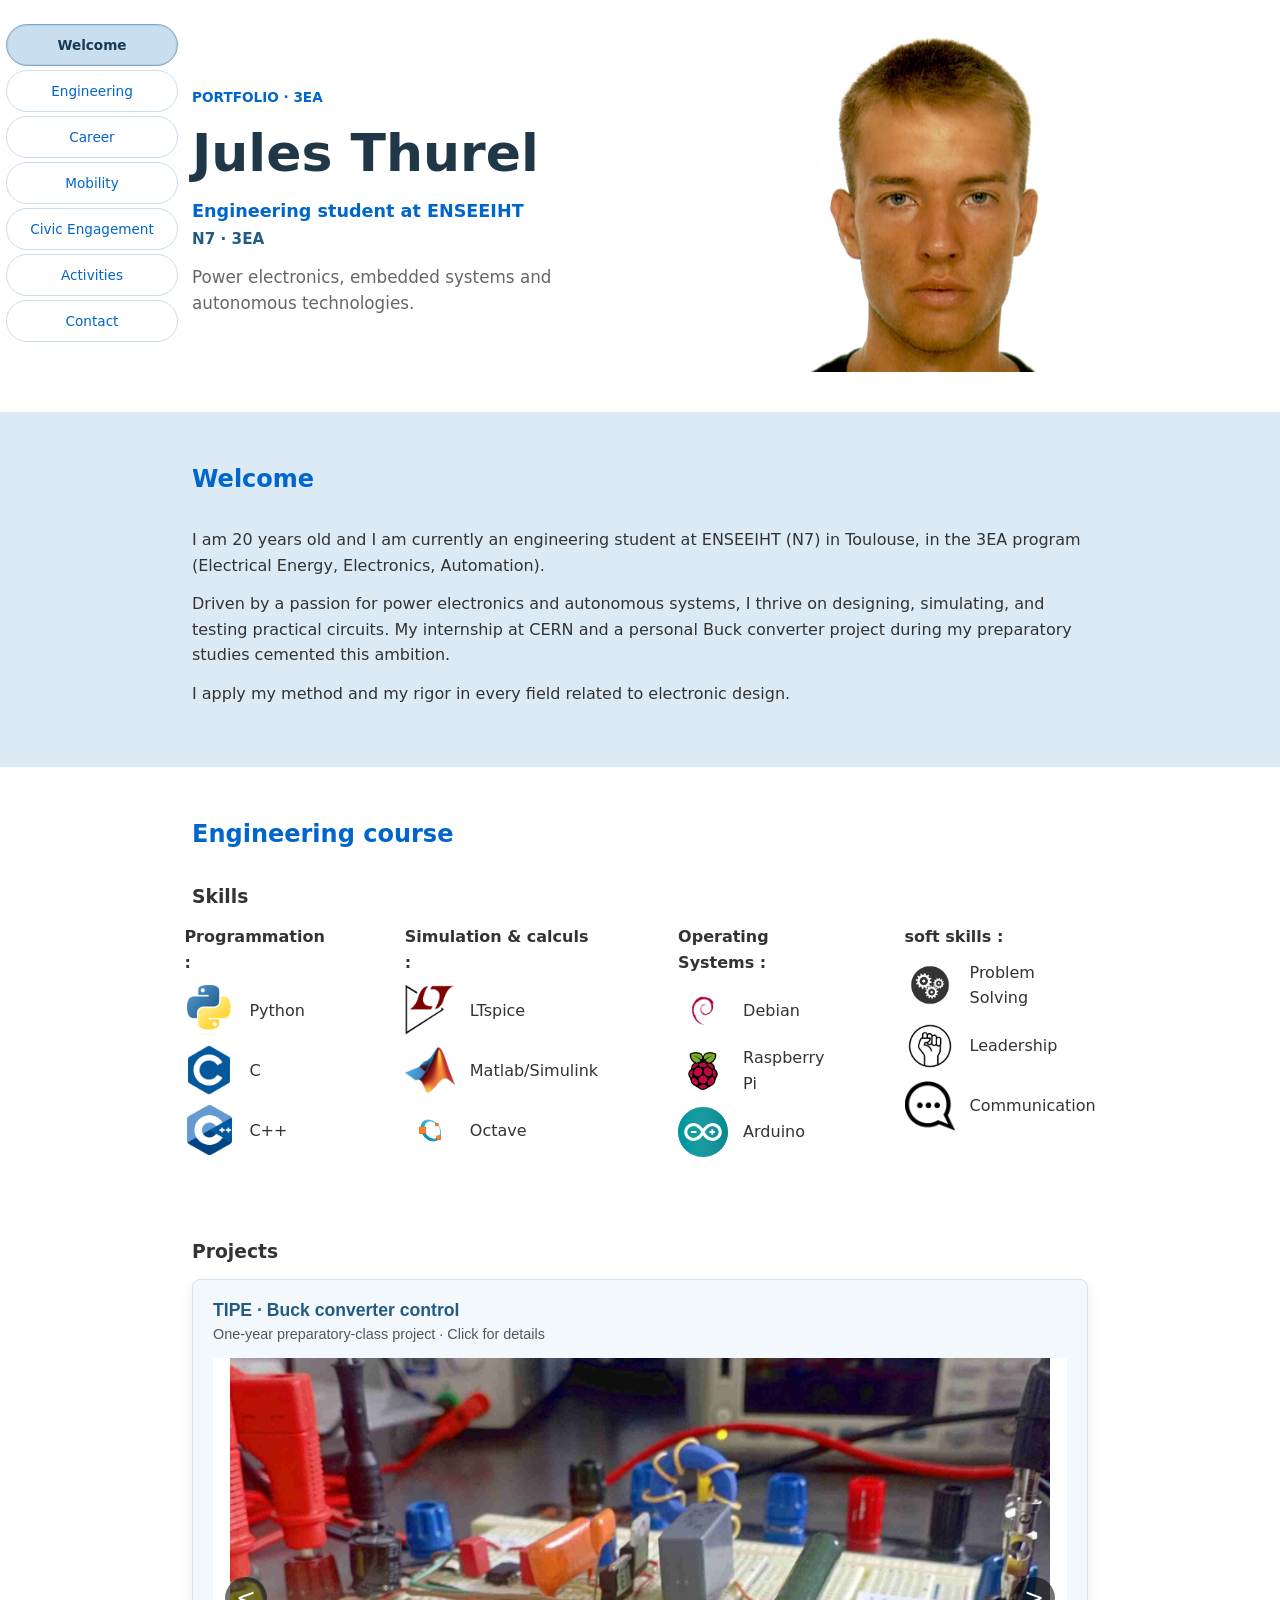
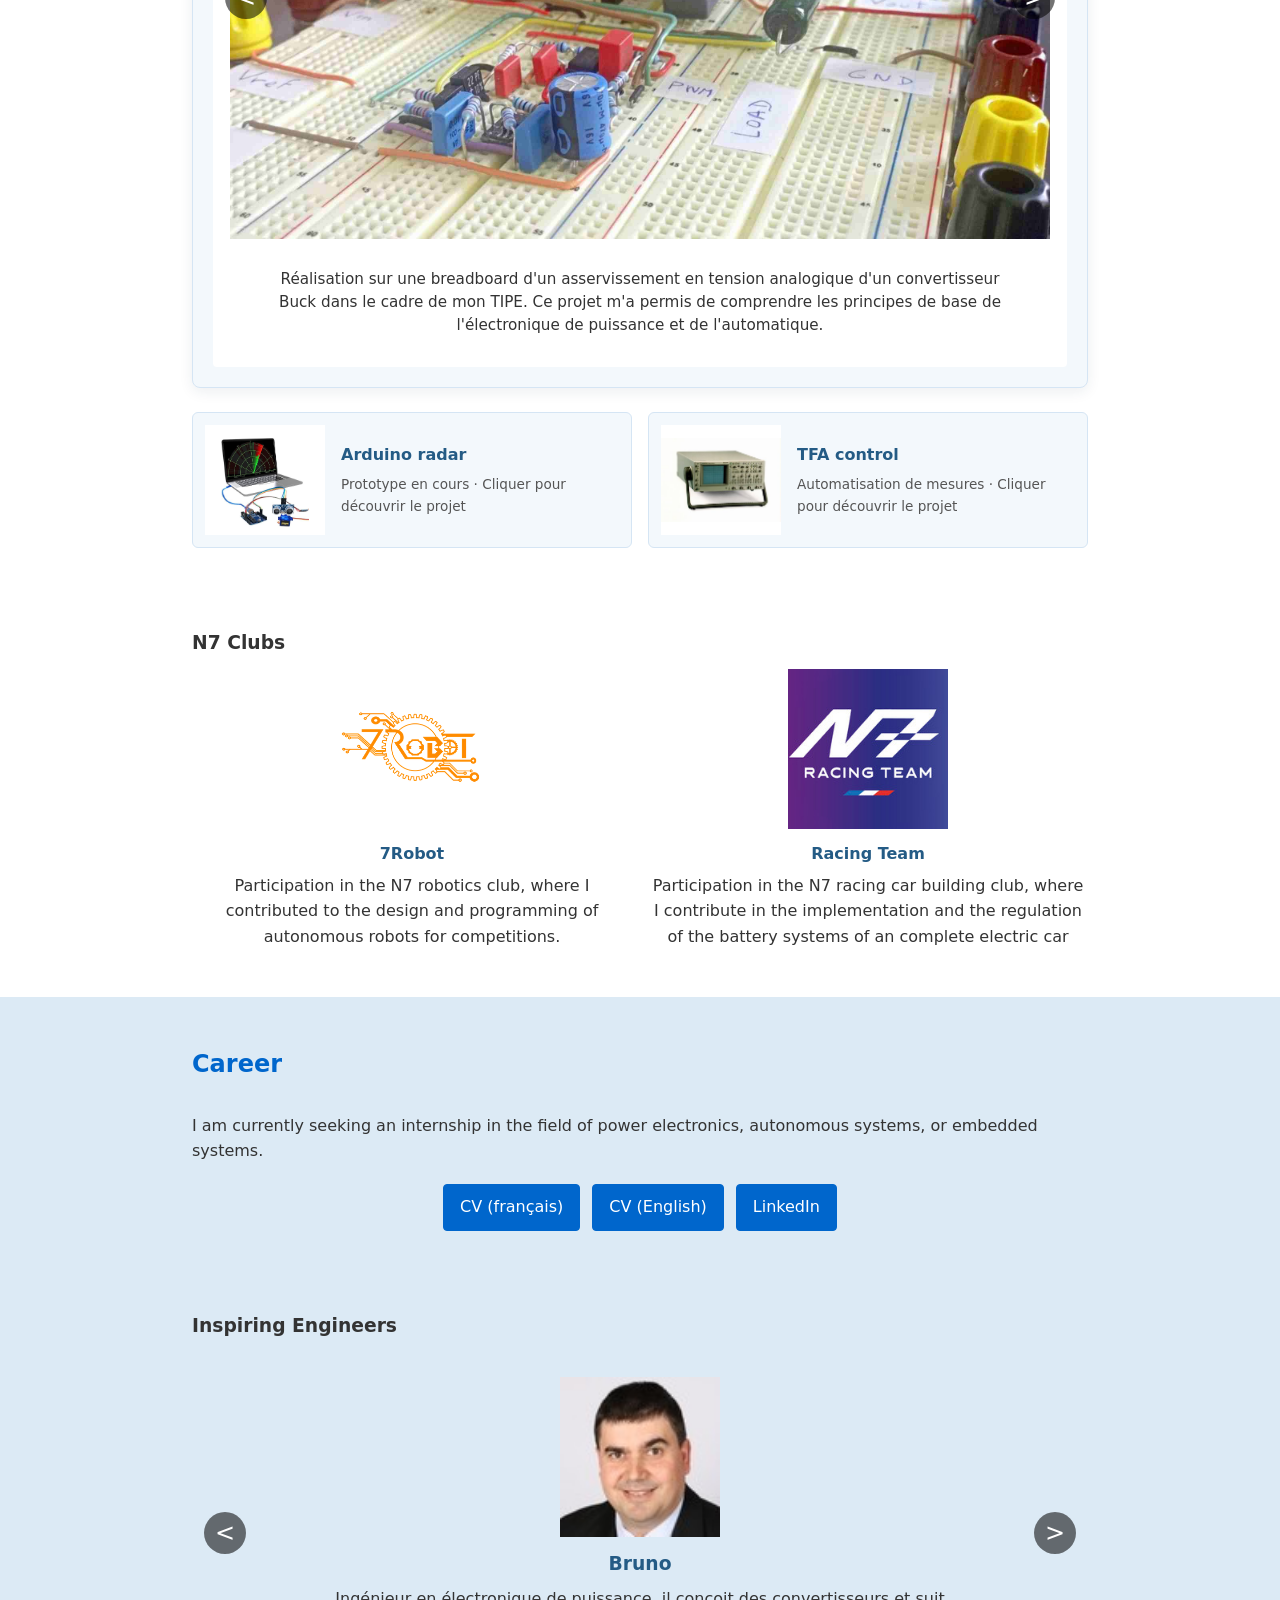
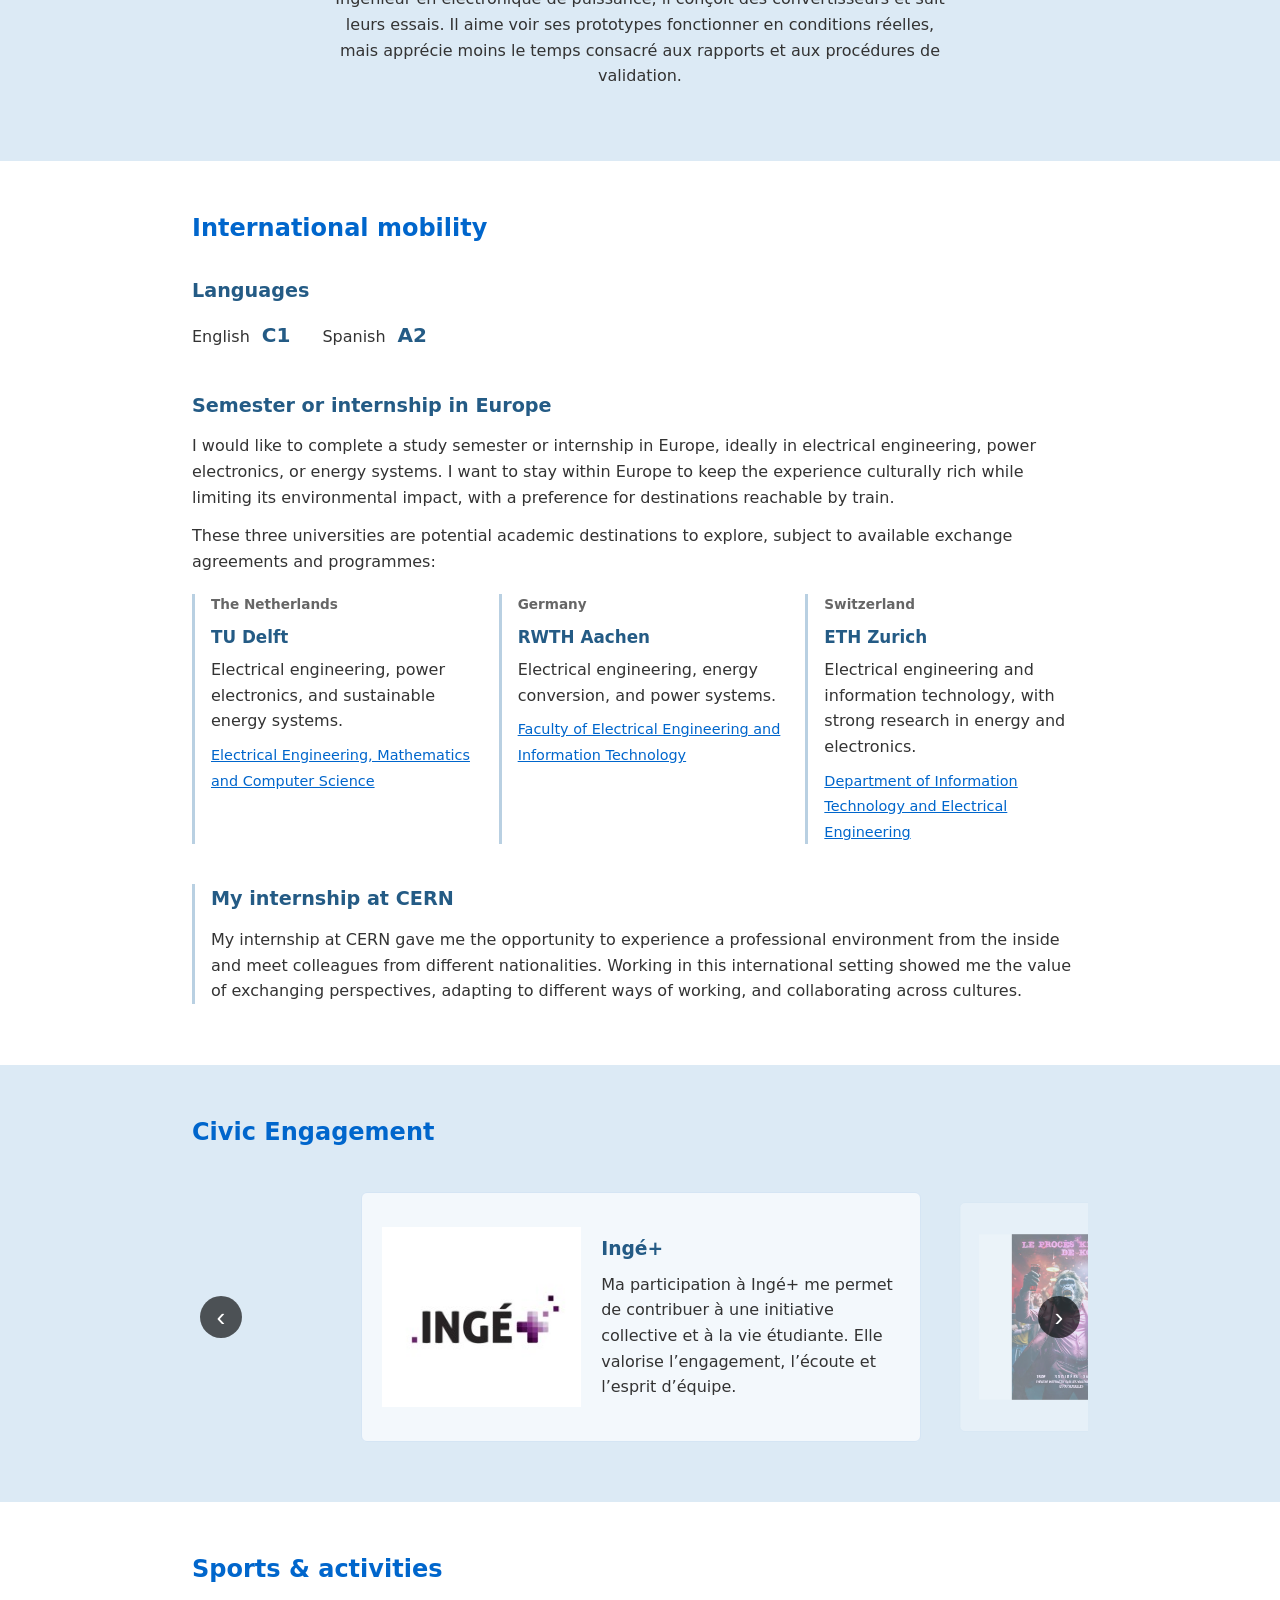
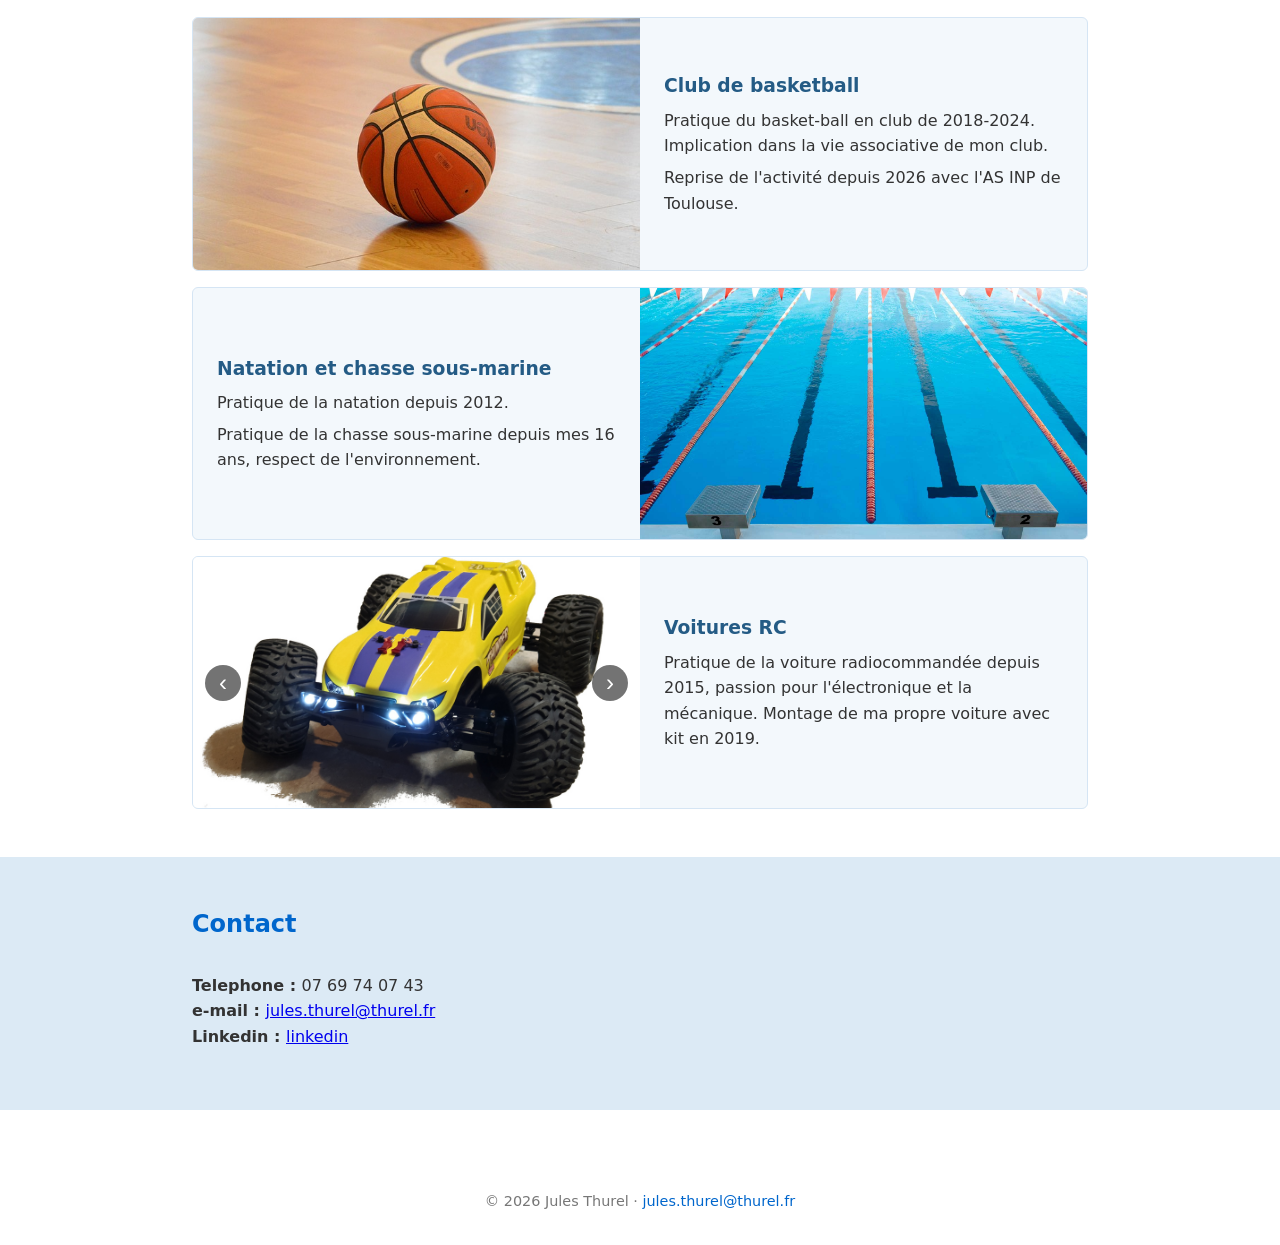
==== commit f13fb1e3: "graphic upgrade and mobility upgrade" ====
--- a/index.html
+++ b/index.html
@@ -77,9 +77,22 @@
             <h3>Projects</h3>
             <div class="projects-container">
                 <article class="buck-project">
-                    <p class="buck-project-summary">
-                        <strong>Power electronics:</strong> Design and simulation of a Buck converter in LTspice, implemented on a breadboard with real components, achieving efficient voltage regulation. Focused on automation and regulation techniques, including PI control and feedback loops.
-                    </p>
+                    <button class="buck-project-trigger" type="button" aria-expanded="false" aria-controls="buck-detail-panel">
+                        <span class="buck-project-title">TIPE · Buck converter control</span>
+                        <span class="buck-project-hint">One-year preparatory-class project · Click for details</span>
+                    </button>
+                    <aside class="project-card-details buck-detail-panel" id="buck-detail-panel" role="region" aria-labelledby="buck-detail-title" hidden>
+                        <div class="project-card-detail-header">
+                            <h3 class="project-card-detail-title" id="buck-detail-title">TIPE · Buck converter control</h3>
+                            <button class="project-card-close" type="button" aria-label="Fermer la description">&times;</button>
+                        </div>
+                        <p>Projet suivi pendant une année en classe préparatoire, en parallèle des cours, pour répondre au thème « Cycle et boucle ».</p>
+                        <p>Le travail porte sur la conception, la simulation et les essais d’un convertisseur Buck asservi, afin d’étudier la régulation de tension et le comportement d’une boucle de rétroaction.</p>
+                        <div class="project-document-links">
+                            <a class="profile-button" href="./Mcot_30561_vfinal_dot.pdf" target="_blank" rel="noopener noreferrer">Consulter le MCOT</a>
+                            <a class="profile-button" href="./presentation_TIPE_portfolio.pdf" target="_blank" rel="noopener noreferrer">Voir la présentation</a>
+                        </div>
+                    </aside>
                     <div class="carousel">
                         <div class="slider" role="region" aria-label="Images du projet électronique">
                             <input type="radio" name="project-slide" id="s1" checked>
@@ -141,7 +154,11 @@
                             <span class="project-card-hint">Prototype en cours · Cliquer pour découvrir le projet</span>
                         </span>
                     </summary>
-                    <div class="project-card-details">
+                    <div class="project-card-details" role="region" aria-labelledby="arduino-detail-title">
+                        <div class="project-card-detail-header">
+                            <h3 class="project-card-detail-title" id="arduino-detail-title">Arduino radar</h3>
+                            <button class="project-card-close" type="button" aria-label="Fermer la description">&times;</button>
+                        </div>
                         <p>Développement d'un radar à balayage autour d'une carte Arduino, d'un capteur ultrasonore et d'un servomoteur. Le servo oriente le capteur, qui relève la distance des objets dans différentes directions.</p>
                         <p>Les mesures sont transmises à un ordinateur pour afficher une représentation du radar en temps réel. Ce prototype permet d'explorer l'acquisition de données, le pilotage d'un servo et la visualisation des mesures. Projet non terminé.</p>
                     </div>
@@ -154,7 +171,11 @@
                             <span class="project-card-hint">Automatisation de mesures · Cliquer pour découvrir le projet</span>
                         </span>
                     </summary>
-                    <div class="project-card-details">
+                    <div class="project-card-details" role="region" aria-labelledby="tfa-detail-title">
+                        <div class="project-card-detail-header">
+                            <h3 class="project-card-detail-title" id="tfa-detail-title">TFA control</h3>
+                            <button class="project-card-close" type="button" aria-label="Fermer la description">&times;</button>
+                        </div>
                         <p>Développement d'un programme Python qui pilote un analyseur de fonction de transfert (TFA) par liaison série. Le programme automatise les mesures et récupère les données de l'appareil.</p>
                         <p>Cette automatisation facilite l'acquisition de mesures répétées et leur exploitation pour étudier la réponse fréquentielle d'un système, notamment dans le cadre de mon projet de convertisseur Buck.</p>
                     </div>
@@ -198,13 +219,13 @@
                 <input type="radio" name="career-profile" id="career-profile-yves">
                 <div class="profile-slides">
                     <article class="profile-slide">
-                        <img class="profile-avatar" src="./logo/profil_logo.png" alt="Logo de profil de Bruno">
+                        <img class="profile-avatar" src="./logo/cropped_avatar.jpeg" alt="Logo de profil de Bruno">
                         <h3>Bruno</h3>
                         <p>Ingénieur en électronique de puissance, il conçoit des convertisseurs et suit leurs essais. Il aime voir ses prototypes fonctionner en conditions réelles, mais apprécie moins le temps consacré aux rapports et aux procédures de validation.</p>
                     </article>
                     <article class="profile-slide">
-                        <img class="profile-avatar" src="./logo/profil_logo.png" alt="Logo de profil de Tony">
-                        <h3>Elon Musk</h3>
+                        <img class="profile-avatar" src="./logo/cropped_avatar_tony.jpg" alt="Logo de profil de Tony">
+                        <h3>Tony Fourmont</h3>
                         <p>Ingénieur en systèmes embarqués, il développe des cartes électroniques et leur logiciel. Il aime mêler matériel et programmation, mais trouve parfois le débogage de problèmes intermittents frustrant.</p>
                     </article>
                     <article class="profile-slide">
@@ -226,14 +247,50 @@
 
         <section id="mobility">
             <h2>International mobility</h2>
-            <p>
-                for mobility .... .
-            </p>
-            <p>
-                C1 level in English <br> A2 level in Spanish
-            </p>
-               
-            
+            <div class="mobility-languages">
+                <h3 class="mobility-subtitle">Languages</h3>
+                <dl class="language-levels">
+                    <div class="language-level">
+                        <dt>English</dt>
+                        <dd>C1</dd>
+                    </div>
+                    <div class="language-level">
+                        <dt>Spanish</dt>
+                        <dd>A2</dd>
+                    </div>
+                </dl>
+            </div>
+
+            <div class="mobility-plan">
+                <h3 class="mobility-subtitle">Semester or internship in Europe</h3>
+                <p>I would like to complete a study semester or internship in Europe, ideally in electrical engineering, power electronics, or energy systems. I want to stay within Europe to keep the experience culturally rich while limiting its environmental impact, with a preference for destinations reachable by train.</p>
+                <p>These three universities are potential academic destinations to explore, subject to available exchange agreements and programmes:</p>
+                <div class="mobility-universities">
+                    <article class="mobility-university">
+                        <p class="mobility-country">The Netherlands</p>
+                        <h4>TU Delft</h4>
+                        <p>Electrical engineering, power electronics, and sustainable energy systems.</p>
+                        <a href="https://www.tudelft.nl/en/eemcs" target="_blank" rel="noopener noreferrer">Electrical Engineering, Mathematics and Computer Science</a>
+                    </article>
+                    <article class="mobility-university">
+                        <p class="mobility-country">Germany</p>
+                        <h4>RWTH Aachen</h4>
+                        <p>Electrical engineering, energy conversion, and power systems.</p>
+                        <a href="https://www.elektrotechnik.rwth-aachen.de/" target="_blank" rel="noopener noreferrer">Faculty of Electrical Engineering and Information Technology</a>
+                    </article>
+                    <article class="mobility-university">
+                        <p class="mobility-country">Switzerland</p>
+                        <h4>ETH Zurich</h4>
+                        <p>Electrical engineering and information technology, with strong research in energy and electronics.</p>
+                        <a href="https://ee.ethz.ch/" target="_blank" rel="noopener noreferrer">Department of Information Technology and Electrical Engineering</a>
+                    </article>
+                </div>
+            </div>
+
+            <div class="mobility-cern">
+                <h3 class="mobility-subtitle">My internship at CERN</h3>
+                <p>My internship at CERN gave me the opportunity to experience a professional environment from the inside and meet colleagues from different nationalities. Working in this international setting showed me the value of exchanging perspectives, adapting to different ways of working, and collaborating across cultures.</p>
+            </div>
         </section>
 
         <section id="civic">
@@ -330,6 +387,17 @@
     <footer>
         <p>© 2026 Jules Thurel · <a href="mailto:jules.thurel@thurel.fr">jules.thurel@thurel.fr</a></p>
     </footer>
+    
+    
+    
+    
+    
+    
+    
+    
+    
+    
+    
     <script>
         document.querySelectorAll("[data-activity-gallery]").forEach((gallery) => {
             const track = gallery.querySelector(".activity-gallery-track");
@@ -400,6 +468,95 @@
             showSlide(activeIndex);
         });
 
+        const navigationLinks = Array.from(document.querySelectorAll(".navigation-shell nav a"));
+        const navigationSections = navigationLinks
+            .map((link) => document.querySelector(link.getAttribute("href")))
+            .filter(Boolean);
+        const buckTrigger = document.querySelector(".buck-project-trigger");
+        const buckPanel = document.querySelector(".buck-detail-panel");
+        const closeBuckPanel = () => {
+            buckPanel.hidden = true;
+            buckTrigger.setAttribute("aria-expanded", "false");
+        };
+        const setActiveNavigation = (section) => {
+            navigationLinks.forEach((link) => {
+                if (link.hash === `#${section.id}`) {
+                    link.setAttribute("aria-current", "location");
+                } else {
+                    link.removeAttribute("aria-current");
+                }
+            });
+
+            if (section.id !== "engineering") {
+                document.querySelectorAll(".project-card[open]").forEach((card) => {
+                    card.open = false;
+                });
+                closeBuckPanel();
+            }
+        };
+
+        navigationLinks.forEach((link) => {
+            link.addEventListener("click", () => {
+                if (link.hash !== "#engineering") {
+                    document.querySelectorAll(".project-card[open]").forEach((card) => {
+                        card.open = false;
+                    });
+                    closeBuckPanel();
+                }
+            });
+        });
+
+        setActiveNavigation(navigationSections[0]);
+
+        const updateActiveNavigation = () => {
+            const viewportAnchor = window.innerHeight * 0.25;
+            let activeSection = navigationSections[0];
+
+            navigationSections.forEach((section) => {
+                if (section.getBoundingClientRect().top <= viewportAnchor) {
+                    activeSection = section;
+                }
+            });
+
+            if (window.innerHeight + window.scrollY >= document.documentElement.scrollHeight - 2) {
+                activeSection = navigationSections[navigationSections.length - 1];
+            }
+
+            setActiveNavigation(activeSection);
+        };
+
+        window.addEventListener("scroll", updateActiveNavigation, { passive: true });
+        window.addEventListener("resize", updateActiveNavigation);
+        updateActiveNavigation();
+
+        const projectCards = Array.from(document.querySelectorAll(".project-card"));
+        buckTrigger.addEventListener("click", () => {
+            projectCards.forEach((card) => {
+                card.open = false;
+            });
+            buckPanel.hidden = !buckPanel.hidden;
+            buckTrigger.setAttribute("aria-expanded", String(!buckPanel.hidden));
+        });
+        buckPanel.querySelector(".project-card-close").addEventListener("click", () => {
+            closeBuckPanel();
+            buckTrigger.focus();
+        });
+
+        projectCards.forEach((card) => {
+            card.querySelector(".project-card-close").addEventListener("click", () => {
+                card.open = false;
+                card.querySelector("summary").focus();
+            });
+            card.addEventListener("toggle", () => {
+                if (card.open) {
+                    closeBuckPanel();
+                    projectCards.forEach((otherCard) => {
+                        if (otherCard !== card) otherCard.open = false;
+                    });
+                }
+            });
+        });
+
     </script>
 </body>
 </html>
--- a/style.css
+++ b/style.css
@@ -2,6 +2,10 @@
     margin: 0;
     padding: 0;
     box-sizing: border-box;
+}
+
+html {
+    overflow-x: hidden;
 }
 
 body {
@@ -20,7 +24,6 @@
     gap: 1.5rem;
     min-height: 360px;
     padding-bottom: 1.5rem;
-    border-bottom: 2px solid #333;
     margin-bottom: 1rem;
 }
 
@@ -107,6 +110,12 @@
     }
 }
 
+@media (max-width: 1199px) {
+    body {
+        overflow-x: hidden;
+    }
+}
+
 .navigation-shell {
     margin-bottom: 2rem;
 }
@@ -116,7 +125,6 @@
     flex-wrap: wrap;
     gap: 0.5rem;
     padding: 1rem 0;
-    border-bottom: 1px solid #ccc;
     background: transparent;
 }
 
@@ -139,7 +147,7 @@
     .navigation-shell nav {
         display: flex;
         flex-direction: column;
-        align-items: stretch;
+        align-items: center;
         gap: 0.25rem;
         padding: 0;
         border: 0;
@@ -148,9 +156,17 @@
     }
 
     .navigation-shell nav a {
-        padding: 0.55rem 0.75rem;
-        border-radius: 0;
-        text-align:center;
+        display: grid;
+        width: min(100%, 172px);
+        height: 42px;
+        place-items: center;
+        padding: 0.2rem 0.4rem;
+        border: 1px solid #c9dceb;
+        border-radius: 999px;
+        background: #fff;
+        font-size: 0.85rem;
+        line-height: 1.1;
+        text-align: center;
     }
 }
 
@@ -167,13 +183,43 @@
     background: #e6f0ff;
 }
 
-section {
-    margin-bottom: 3rem;
+nav a[aria-current="location"] {
+    border-color: #7ea8c7;
+    background: #c9deef;
+    box-shadow: inset 0 0 0 1px rgba(40, 91, 130, 0.12);
+    color: #173b56;
+    font-weight: 700;
+}
+
+main > section {
+    position: relative;
+    z-index: 0;
+    padding: 3rem 2rem;
+    margin: 0 -2rem;
+    background: transparent;
     scroll-margin-top: 1rem;
 }
 
+main > section::before {
+    position: absolute;
+    z-index: -1;
+    top: 0;
+    bottom: 0;
+    left: 50%;
+    width: 100vw;
+    transform: translateX(-50%);
+    content: "";
+}
+
+main > section:nth-child(odd)::before {
+    background: #dceaf5;
+}
+
+main > section:nth-child(even)::before {
+    background: #fff;
+}
+
 section h2 {
-    border-bottom: 2px solid #0066cc;
     padding-bottom: 0.3rem;
     margin-bottom: 1.5rem;
     color: #0066cc;
@@ -190,6 +236,79 @@
 
 section p {
     margin-bottom: 0.8rem;
+}
+
+.mobility-languages,
+.mobility-plan,
+.mobility-cern {
+    margin-top: 2.5rem;
+}
+
+.mobility-languages {
+    margin-top: 0;
+}
+
+.mobility-subtitle {
+    margin: 0 0 0.75rem;
+    color: #245b85;
+    font-size: 1.2rem;
+}
+
+.language-levels {
+    display: flex;
+    flex-wrap: wrap;
+    gap: 2rem;
+}
+
+.language-level {
+    display: flex;
+    align-items: baseline;
+    gap: 0.75rem;
+}
+
+.language-level dd {
+    color: #245b85;
+    font-size: 1.25rem;
+    font-weight: 700;
+}
+
+.mobility-universities {
+    display: grid;
+    grid-template-columns: repeat(3, minmax(0, 1fr));
+    gap: 1.5rem;
+    margin-top: 1.25rem;
+}
+
+.mobility-university {
+    padding-left: 1rem;
+    border-left: 3px solid #b9d0e2;
+}
+
+.mobility-university h4 {
+    margin-bottom: 0.4rem;
+    color: #245b85;
+    font-size: 1.05rem;
+}
+
+.mobility-university p {
+    margin-bottom: 0.5rem;
+}
+
+.mobility-country {
+    color: #666;
+    font-size: 0.85rem;
+    font-weight: 600;
+}
+
+.mobility-university a {
+    color: #0066cc;
+    font-size: 0.9rem;
+    overflow-wrap: anywhere;
+}
+
+.mobility-cern {
+    padding-left: 1rem;
+    border-left: 3px solid #b9d0e2;
 }
 
 .profile-links {
@@ -380,12 +499,116 @@
 }
 
 .project-card-details {
-    padding: 1rem;
-    border-top: 1px solid #d5e5f4;
+    position: fixed;
+    z-index: 50;
+    top: 50%;
+    right: 1.5rem;
+    width: min(400px, calc(100vw - 3rem));
+    max-height: calc(100vh - 3rem);
+    overflow-y: auto;
+    padding: 1.5rem;
+    transform: translateY(-50%);
+    border: 1px solid #b9d0e2;
+    border-radius: 8px;
+    background: #fff;
+    box-shadow: 0 16px 40px rgba(24, 55, 78, 0.2);
+}
+
+.project-card-detail-header {
+    display: flex;
+    align-items: flex-start;
+    justify-content: space-between;
+    gap: 1rem;
+    margin-bottom: 1rem;
+}
+
+.project-card-detail-title {
+    margin: 0;
+    color: #173b56;
+    font-size: 1.5rem;
+    font-weight: 700;
+    line-height: 1.2;
+}
+
+.project-card-close {
+    display: grid;
+    flex: 0 0 36px;
+    place-items: center;
+    width: 36px;
+    height: 36px;
+    padding: 0;
+    border: 1px solid #c9dceb;
+    border-radius: 50%;
+    background: #f3f8fc;
+    color: #245b85;
+    cursor: pointer;
+    font-size: 1.5rem;
+    line-height: 1;
+}
+
+.project-card-close:hover {
+    background: #dceaf5;
+}
+
+.project-card-close:focus-visible {
+    outline: 2px solid #0066cc;
+    outline-offset: 2px;
 }
 
 .project-card-details p:last-child {
     margin-bottom: 0;
+}
+
+.buck-project {
+    padding: 1.25rem;
+    border: 1px solid #d5e5f4;
+    border-radius: 8px;
+    margin-bottom: 1.5rem;
+    background: #f3f8fc;
+    box-shadow: 0 4px 14px rgba(24, 55, 78, 0.08);
+}
+
+.buck-project-trigger {
+    display: grid;
+    gap: 0.35rem;
+    width: 100%;
+    padding: 0 0 1rem;
+    border: 0;
+    background: transparent;
+    cursor: pointer;
+    text-align: left;
+}
+
+.buck-project-trigger:focus-visible {
+    outline: 2px solid #0066cc;
+    outline-offset: 4px;
+}
+
+.buck-project-title {
+    color: #245b85;
+    font-size: 1.1rem;
+    font-weight: 700;
+}
+
+.buck-project-hint {
+    color: #555;
+    font-size: 0.9rem;
+}
+
+.buck-detail-panel[hidden] {
+    display: none;
+}
+
+.project-document-links {
+    display: flex;
+    flex-wrap: wrap;
+    gap: 0.75rem;
+    margin-top: 0.5rem;
+}
+
+.buck-project .slider {
+    border-radius: 4px;
+    background: #fff;
 }
 
 #s1:checked ~ .slides { transform: translateX(0); }
@@ -710,8 +933,7 @@
 }
 
 footer {
-    border-top: 1px solid #ccc;
-    padding-top: 1rem;
+    padding-top: 2rem;
     margin-top: 3rem;
     font-size: 0.9rem;
     color: #777;
@@ -724,6 +946,10 @@
 }
 
 @media (max-width: 600px) {
+    .buck-project {
+        padding: 0.85rem;
+    }
+
     .skills-container {
         flex-wrap: wrap;
         gap: 2rem;
@@ -731,6 +957,11 @@
 
     .clubs-list {
         grid-template-columns: 1fr;
+    }
+
+    .mobility-universities {
+        grid-template-columns: 1fr;
+        gap: 1rem;
     }
 
     .activity-item,
@@ -767,6 +998,17 @@
     }
 }
 
+@media (max-width: 700px) {
+    .project-card-details {
+        top: 1rem;
+        right: 1rem;
+        width: calc(100vw - 2rem);
+        max-height: calc(100vh - 2rem);
+        padding: 1.25rem;
+        transform: none;
+    }
+}
+
 @media (prefers-reduced-motion: reduce) {
     .activity-item.activity-enter {
         animation: none;
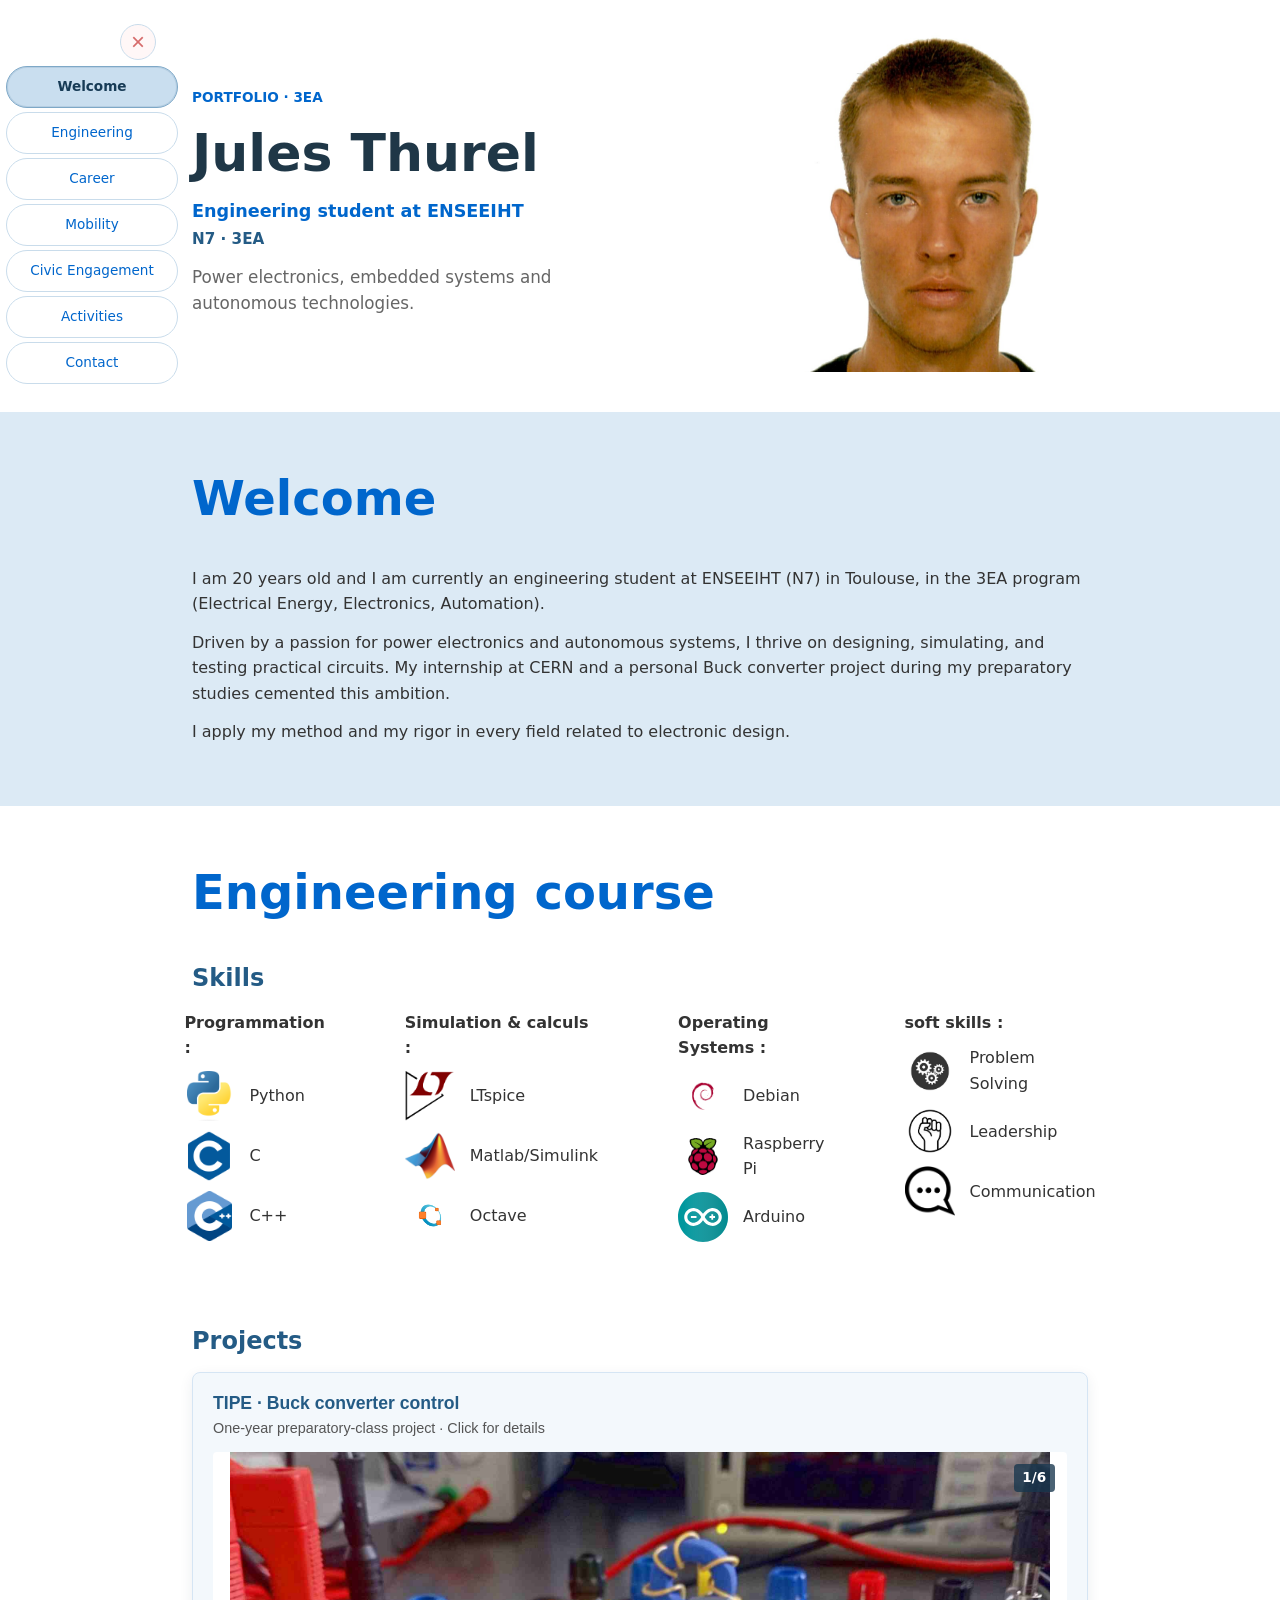
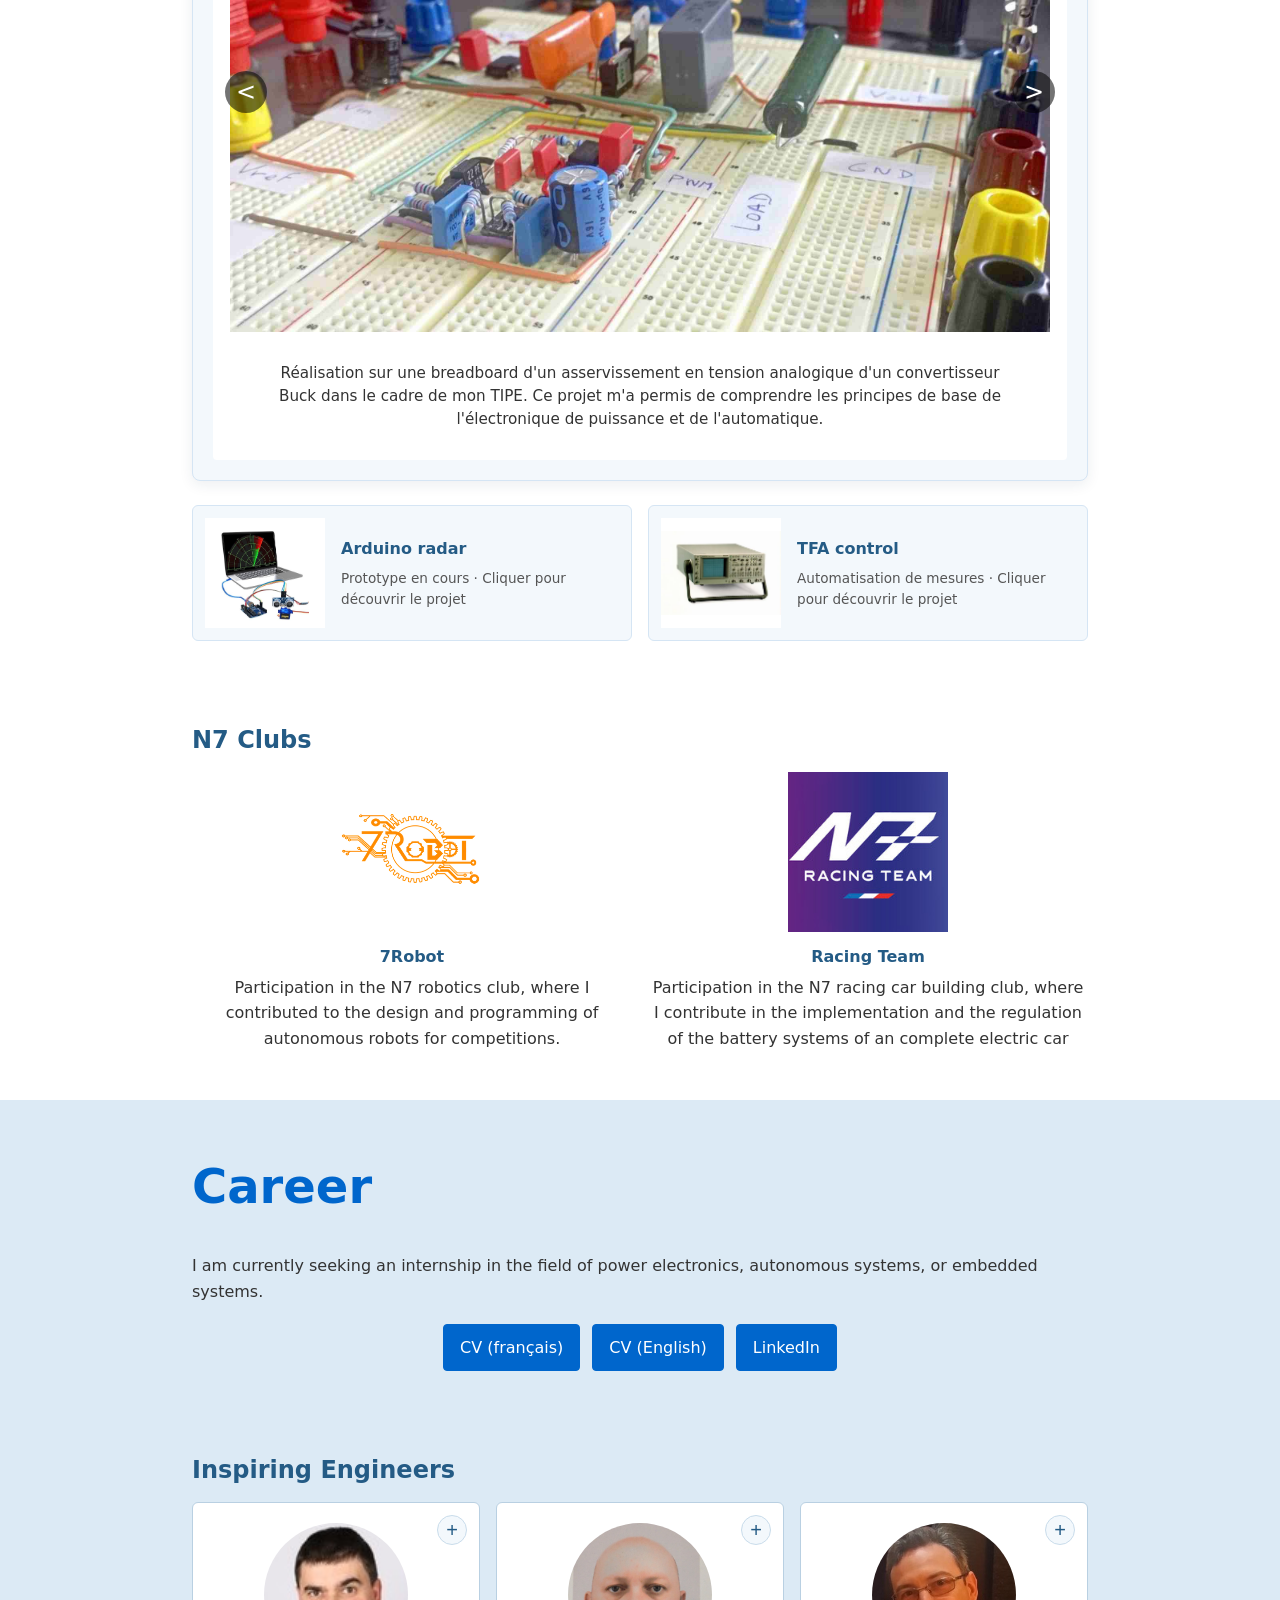
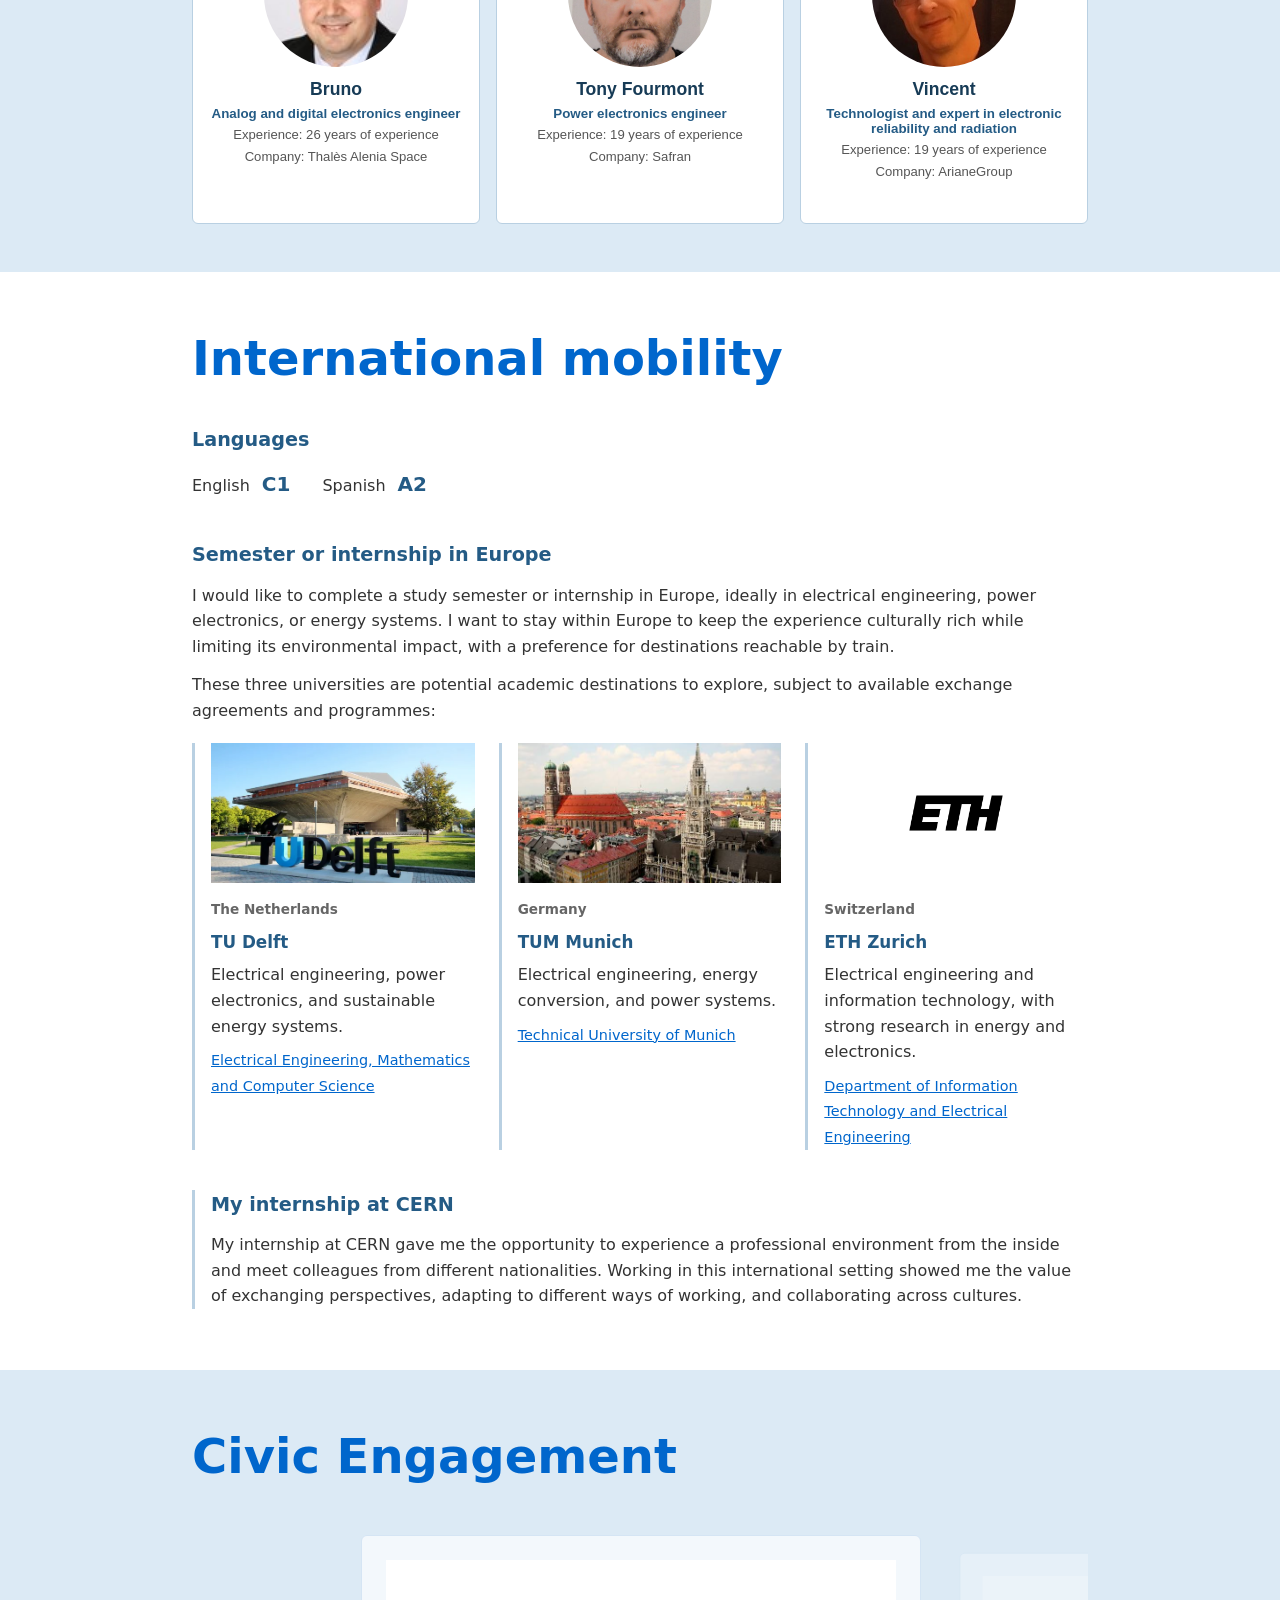
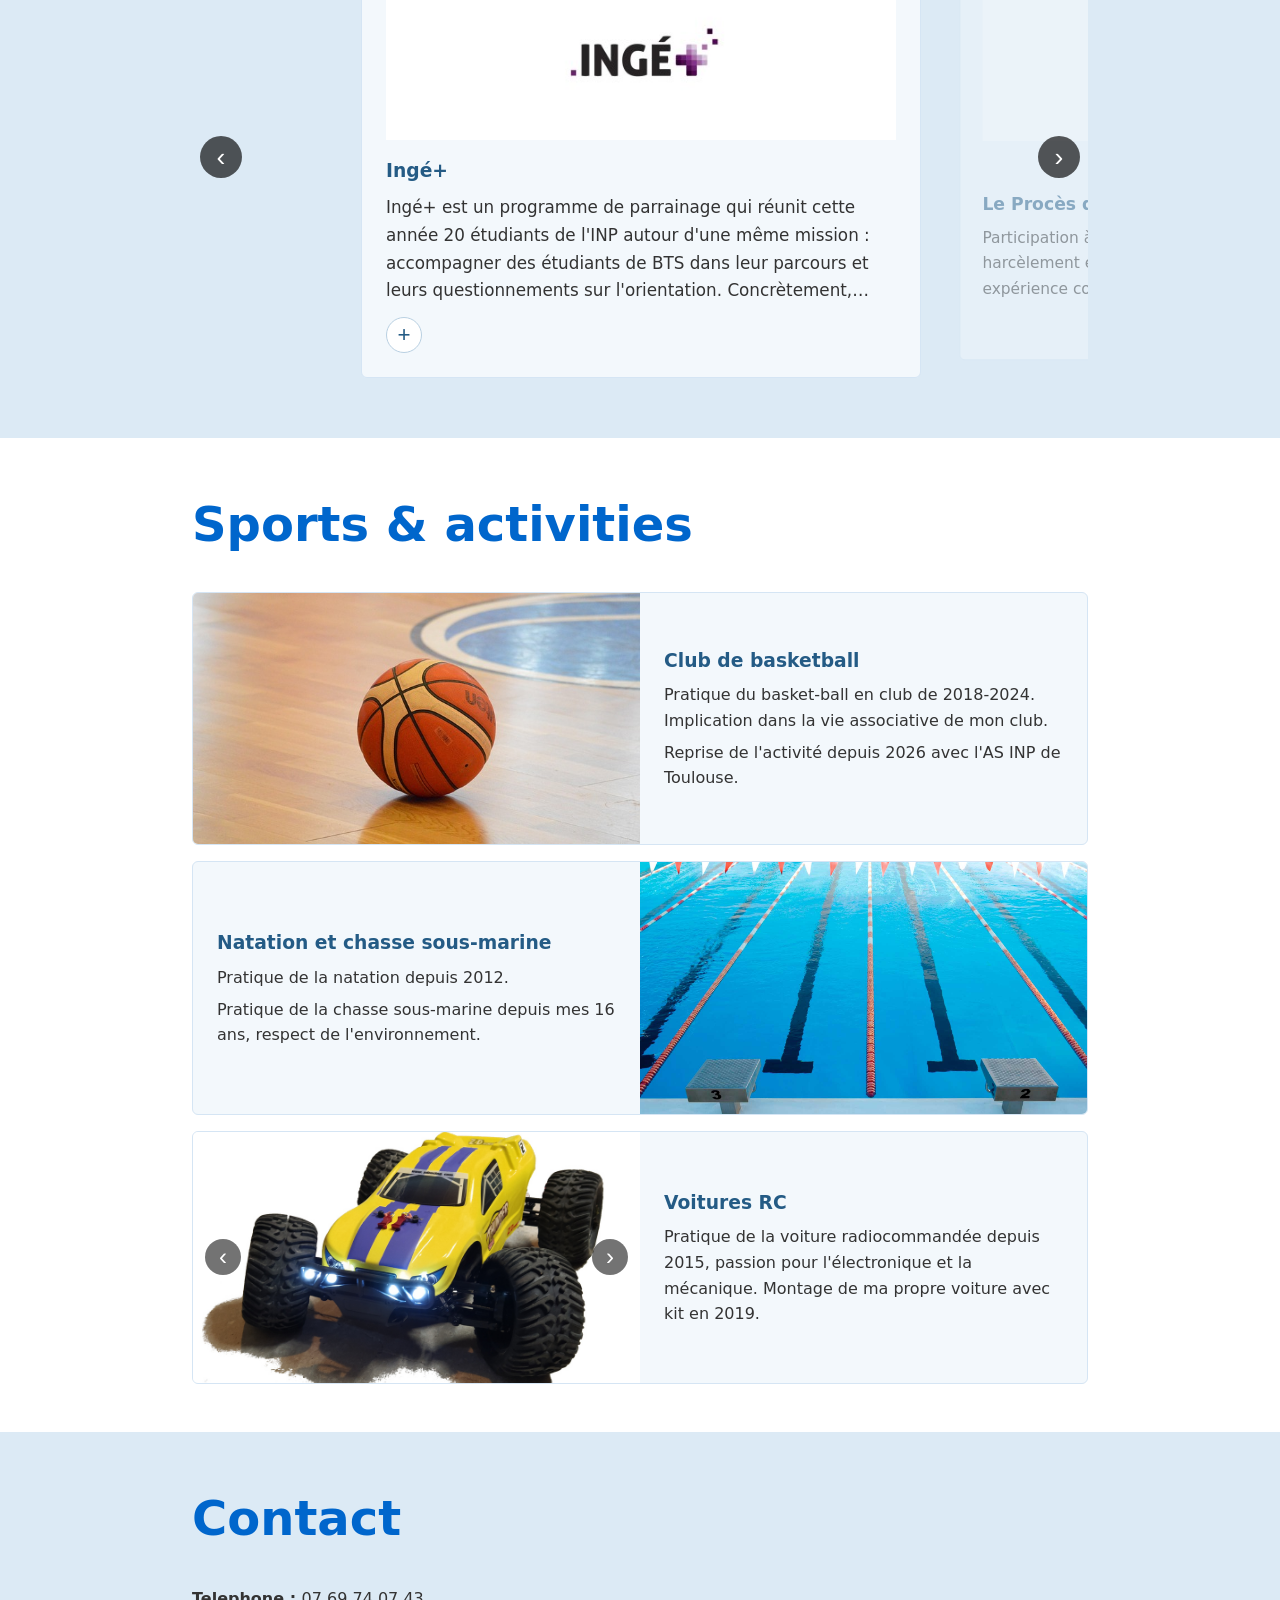
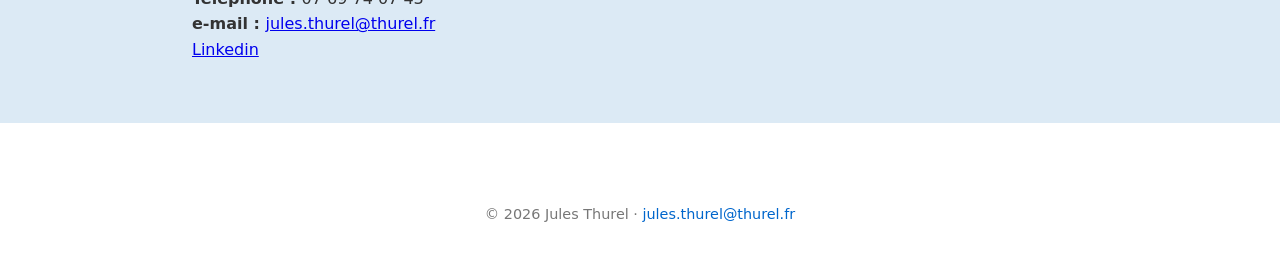
==== commit f9c98cfa: "inge+ and career upgrade" ====
--- a/index.html
+++ b/index.html
@@ -20,7 +20,10 @@
     </header>
 
     <div class="navigation-shell" data-navigation-shell>
-        <nav>
+        <button class="navigation-close" type="button" data-close-navigation aria-label="Close navigation" aria-controls="site-navigation" aria-expanded="true">
+            <span aria-hidden="true">&times;</span>
+        </button>
+        <nav id="site-navigation">
             <a href="#welcome">Welcome</a>
             <a href="#engineering">Engineering</a>
             <a href="#career">Career</a>
@@ -30,6 +33,9 @@
             <a href="#contact">Contact</a>
         </nav>
     </div>
+    <button class="navigation-open" type="button" data-open-navigation aria-label="Open navigation" aria-controls="site-navigation" aria-expanded="false" hidden>
+        <span class="navigation-open-icon" aria-hidden="true"><span></span><span></span><span></span></span>
+    </button>
 
     <main>
         <section id="welcome">
@@ -127,6 +133,7 @@
                                     <figcaption>Réalisation de la fonction de transfert en boucle fermée en phase à l'aide d'un TFA.<br>Vérification de la cohérence de la simulation avec la mesure.</figcaption>
                                 </figure>
                             </div>
+                            <output class="slide-counter" aria-live="polite" aria-label="Image 1 sur 6">1/6</output>
                             <div class="nav">
                                 <label for="s6" class="prev prev-s1" aria-label="Image précédente">&lt;</label>
                                 <label for="s1" class="prev prev-s2" aria-label="Image précédente">&lt;</label>
@@ -213,36 +220,56 @@
                 <a class="profile-button" href="https://www.linkedin.com/in/jules-thurel-329495418/" target="_blank" rel="noopener noreferrer">LinkedIn</a>
             </div>
             <h3>Inspiring Engineers</h3>
-            <div class="slider profile-carousel" role="region" aria-label="Profils d'ingénieurs inspirants">
-                <input type="radio" name="career-profile" id="career-profile-bruno" checked>
-                <input type="radio" name="career-profile" id="career-profile-tony">
-                <input type="radio" name="career-profile" id="career-profile-yves">
-                <div class="profile-slides">
-                    <article class="profile-slide">
-                        <img class="profile-avatar" src="./logo/cropped_avatar.jpeg" alt="Logo de profil de Bruno">
-                        <h3>Bruno</h3>
-                        <p>Ingénieur en électronique de puissance, il conçoit des convertisseurs et suit leurs essais. Il aime voir ses prototypes fonctionner en conditions réelles, mais apprécie moins le temps consacré aux rapports et aux procédures de validation.</p>
-                    </article>
-                    <article class="profile-slide">
-                        <img class="profile-avatar" src="./logo/cropped_avatar_tony.jpg" alt="Logo de profil de Tony">
-                        <h3>Tony Fourmont</h3>
-                        <p>Ingénieur en systèmes embarqués, il développe des cartes électroniques et leur logiciel. Il aime mêler matériel et programmation, mais trouve parfois le débogage de problèmes intermittents frustrant.</p>
-                    </article>
-                    <article class="profile-slide">
-                        <img class="profile-avatar" src="./logo/profil_logo.png" alt="Logo de profil de Yves">
-                        <h3>Yves</h3>
-                        <p>Ingénieur en réseaux électriques, il étudie le raccordement des énergies renouvelables. Il aime contribuer à la transition énergétique, mais apprécie moins les contraintes réglementaires et les délais des grands projets.</p>
-                    </article>
+            <div class="profile-cards" role="region" aria-label="Inspiring engineers">
+                <article class="profile-card">
+                    <button class="profile-card-trigger" type="button" data-profile-trigger="bruno" aria-expanded="false" aria-controls="profile-detail-panel">
+                        <img class="profile-card-photo" src="./logo/cropped_avatar.jpeg" alt="Portrait of Bruno">
+                        <span class="profile-card-copy">
+                            <span class="profile-card-name">Bruno</span>
+                            <span class="profile-card-role">Analog and digital electronics engineer</span>
+                            <span class="profile-card-meta">Experience: 26 years of experience</span>
+                            <span class="profile-card-meta">Company: Thalès Alenia Space</span>
+                        </span>
+                        <span class="profile-open-icon" aria-hidden="true">+</span>
+                    </button>
+                </article>
+                <article class="profile-card">
+                    <button class="profile-card-trigger" type="button" data-profile-trigger="tony" aria-expanded="false" aria-controls="profile-detail-panel">
+                        <img class="profile-card-photo" src="./logo/cropped_avatar_tony.jpg" alt="Portrait of Tony Fourmont">
+                        <span class="profile-card-copy">
+                            <span class="profile-card-name">Tony Fourmont</span>
+                            <span class="profile-card-role">Power electronics engineer</span>
+                            <span class="profile-card-meta">Experience: 19 years of experience</span>
+                            <span class="profile-card-meta">Company: Safran</span>
+                        </span>
+                        <span class="profile-open-icon" aria-hidden="true">+</span>
+                    </button>
+                </article>
+                <article class="profile-card">
+                    <button class="profile-card-trigger" type="button" data-profile-trigger="vincent" aria-expanded="false" aria-controls="profile-detail-panel">
+                        <img class="profile-card-photo" src="./logo/vincent.jpg" alt="Portrait of Vincent">
+                        <span class="profile-card-copy">
+                            <span class="profile-card-name">Vincent</span>
+                            <span class="profile-card-role">Technologist and expert in electronic reliability and radiation</span>
+                            <span class="profile-card-meta">Experience: 19 years of experience</span>
+                            <span class="profile-card-meta">Company: ArianeGroup</span>
+                        </span>
+                        <span class="profile-open-icon" aria-hidden="true">+</span>
+                    </button>
+                </article>
+            </div>
+            <aside class="project-card-details profile-detail-panel" id="profile-detail-panel" role="region" aria-labelledby="profile-detail-title" hidden>
+                <div class="project-card-detail-header">
+                    <h3 class="project-card-detail-title" id="profile-detail-title"></h3>
+                    <button class="project-card-close" type="button" aria-label="Close profile details">&times;</button>
                 </div>
-                <div class="nav">
-                    <label for="career-profile-yves" class="prev prev-profile-bruno" aria-label="Profil précédent">&lt;</label>
-                    <label for="career-profile-bruno" class="prev prev-profile-tony" aria-label="Profil précédent">&lt;</label>
-                    <label for="career-profile-tony" class="prev prev-profile-yves" aria-label="Profil précédent">&lt;</label>
-                    <label for="career-profile-tony" class="next next-profile-bruno" aria-label="Profil suivant">&gt;</label>
-                    <label for="career-profile-yves" class="next next-profile-tony" aria-label="Profil suivant">&gt;</label>
-                    <label for="career-profile-bruno" class="next next-profile-yves" aria-label="Profil suivant">&gt;</label>
-                </div>
-            </div>
+                <p class="profile-detail-role" id="profile-detail-role"></p>
+                <dl class="profile-detail-meta">
+                    <div><dt>Experience</dt><dd id="profile-detail-experience"></dd></div>
+                    <div><dt>Company</dt><dd id="profile-detail-company"></dd></div>
+                </dl>
+                <div id="profile-detail-description"></div>
+            </aside>
         </section>
 
         <section id="mobility">
@@ -267,18 +294,21 @@
                 <p>These three universities are potential academic destinations to explore, subject to available exchange agreements and programmes:</p>
                 <div class="mobility-universities">
                     <article class="mobility-university">
+                        <img class="mobility-university-image" src="./tu_deft.webp" alt="TU Delft campus">
                         <p class="mobility-country">The Netherlands</p>
                         <h4>TU Delft</h4>
                         <p>Electrical engineering, power electronics, and sustainable energy systems.</p>
                         <a href="https://www.tudelft.nl/en/eemcs" target="_blank" rel="noopener noreferrer">Electrical Engineering, Mathematics and Computer Science</a>
                     </article>
                     <article class="mobility-university">
+                        <img class="mobility-university-image" src="./logo/munchen.jpeg" alt="View of Munich, Germany">
                         <p class="mobility-country">Germany</p>
-                        <h4>RWTH Aachen</h4>
+                        <h4>TUM Munich</h4>
                         <p>Electrical engineering, energy conversion, and power systems.</p>
-                        <a href="https://www.elektrotechnik.rwth-aachen.de/" target="_blank" rel="noopener noreferrer">Faculty of Electrical Engineering and Information Technology</a>
+                        <a href="https://www.tum.de/en/" target="_blank" rel="noopener noreferrer">Technical University of Munich</a>
                     </article>
                     <article class="mobility-university">
+                        <img class="mobility-university-logo" src="./logo/uth_logo.png" alt="ETH Zurich logo">
                         <p class="mobility-country">Switzerland</p>
                         <h4>ETH Zurich</h4>
                         <p>Electrical engineering and information technology, with strong research in energy and electronics.</p>
@@ -302,28 +332,32 @@
                             <img src="./logo/ingep_logo.jpeg" alt="Logo Ingé+">
                             <div class="civic-copy">
                                 <h3>Ingé+</h3>
-                                <p>Ma participation à Ingé+ me permet de contribuer à une initiative collective et à la vie étudiante. Elle valorise l’engagement, l’écoute et l’esprit d’équipe.</p>
+                                <p id="civic-description-inp">Ingé+ est un programme de parrainage qui réunit cette année 20 étudiants de l'INP autour d'une même mission : accompagner des étudiants de BTS dans leur parcours et leurs questionnements sur l'orientation. Concrètement, chaque parrain ou marraine échange environ une fois par mois avec ses filleuls, à distance (groupe WhatsApp, visios) ou en présentiel pour les BTS toulousains, pour faire connaissance, partager des conseils sur les matières, l'ingénierie, les filières et les entreprises. Ce qui fait la force du programme, c'est son esprit d'entraide : chacun donne selon ses disponibilités, sans avoir besoin d'être un expert, car l'essentiel est d'être présent et à l'écoute. En tant que parrain, je vois dans INP+ un engagement citoyen concret : donner de mon temps, rassurer et orienter ceux qui hésitent, et transmettre l'envie de poursuivre ses études, dans une logique de solidarité et de partage entre étudiants.</p>
+                                <button class="civic-expand" type="button" aria-expanded="false" aria-controls="civic-description-inp" aria-label="Afficher tout le texte" hidden>+</button>
                             </div>
                         </article>
                         <article class="civic-slide">
                             <img src="./logo/proces_kk_logo.jpeg" alt="Visuel du Procès de King Kong">
                             <div class="civic-copy">
                                 <h3>Le Procès de King Kong</h3>
-                                <p>Participation à une pièce de théâtre interactive autour du harcèlement et des violences sexistes et sexuelles. Une expérience collective pour ouvrir le dialogue sur ces enjeux.</p>
+                                <p id="civic-description-king-kong">Participation à une pièce de théâtre interactive autour du harcèlement et des violences sexistes et sexuelles. Une expérience collective pour ouvrir le dialogue sur ces enjeux.</p>
+                                <button class="civic-expand" type="button" aria-expanded="false" aria-controls="civic-description-king-kong" aria-label="Afficher tout le texte" hidden>+</button>
                             </div>
                         </article>
                         <article class="civic-slide">
                             <img src="./logo/clean_walk_logo.jpeg" alt="Logo Clean Walk">
                             <div class="civic-copy">
                                 <h3>Clean Walk à Toulouse</h3>
-                                <p>Participer à une Clean Walk contribue à garder les espaces publics plus propres et à sensibiliser à la réduction des déchets, dans un esprit d’action collective et écologique.</p>
+                                <p id="civic-description-clean-walk">Participer à une Clean Walk contribue à garder les espaces publics plus propres et à sensibiliser à la réduction des déchets, dans un esprit d’action collective et écologique.</p>
+                                <button class="civic-expand" type="button" aria-expanded="false" aria-controls="civic-description-clean-walk" aria-label="Afficher tout le texte" hidden>+</button>
                             </div>
                         </article>
                         <article class="civic-slide">
                             <img src="./logo/fresque_climat_logo.png" alt="Logo de la Fresque du Climat">
                             <div class="civic-copy">
                                 <h3>La Fresque du Climat</h3>
-                                <p>Atelier collaboratif pour comprendre les causes et les conséquences du changement climatique et échanger autour des leviers d’action.</p>
+                                <p id="civic-description-climat">Atelier collaboratif pour comprendre les causes et les conséquences du changement climatique et échanger autour des leviers d’action.</p>
+                                <button class="civic-expand" type="button" aria-expanded="false" aria-controls="civic-description-climat" aria-label="Afficher tout le texte" hidden>+</button>
                             </div>
                         </article>
                     </div>
@@ -378,7 +412,7 @@
             <p>
                 <strong>Telephone : </strong>07 69 74 07 43<br>
                  <strong>e-mail : </strong><a href="mailto:jules.thurel@thurel.fr">jules.thurel@thurel.fr</a><br>
-                <strong>Linkedin : </strong><a href="https://www.linkedin.com/in/jules-thurel-329495418/">linkedin</a>
+                <a href="https://www.linkedin.com/in/jules-thurel-329495418/">Linkedin</a>
             </p>
             
         </section>
@@ -450,6 +484,22 @@
             const track = carousel.querySelector(".civic-track");
             const slides = Array.from(track.querySelectorAll(".civic-slide"));
             let activeIndex = 0;
+
+            slides.forEach((slide) => {
+                const description = slide.querySelector(".civic-copy p");
+                const expandButton = slide.querySelector(".civic-expand");
+                if (description.textContent.trim().length <= 220) return;
+
+                description.classList.add("is-collapsed");
+                expandButton.hidden = false;
+                expandButton.addEventListener("click", () => {
+                    const expanded = expandButton.getAttribute("aria-expanded") === "true";
+                    description.classList.toggle("is-collapsed", expanded);
+                    expandButton.setAttribute("aria-expanded", String(!expanded));
+                    expandButton.setAttribute("aria-label", expanded ? "Afficher tout le texte" : "Réduire le texte");
+                    expandButton.textContent = expanded ? "+" : "−";
+                });
+            });
 
             const showSlide = (index) => {
                 activeIndex = (index + slides.length) % slides.length;
@@ -469,15 +519,117 @@
         });
 
         const navigationLinks = Array.from(document.querySelectorAll(".navigation-shell nav a"));
+        const navigationShell = document.querySelector("[data-navigation-shell]");
+        const navigationCloseButton = document.querySelector("[data-close-navigation]");
+        const navigationOpenButton = document.querySelector("[data-open-navigation]");
+        navigationCloseButton.addEventListener("click", () => {
+            navigationShell.hidden = true;
+            navigationCloseButton.setAttribute("aria-expanded", "false");
+            navigationOpenButton.hidden = false;
+            navigationOpenButton.focus();
+        });
+        navigationOpenButton.addEventListener("click", () => {
+            navigationShell.hidden = false;
+            navigationCloseButton.setAttribute("aria-expanded", "true");
+            navigationOpenButton.hidden = true;
+            navigationCloseButton.focus();
+        });
         const navigationSections = navigationLinks
             .map((link) => document.querySelector(link.getAttribute("href")))
             .filter(Boolean);
         const buckTrigger = document.querySelector(".buck-project-trigger");
         const buckPanel = document.querySelector(".buck-detail-panel");
+        const buckSlider = document.querySelector(".buck-project .slider");
+        const buckSlideCounter = buckSlider.querySelector(".slide-counter");
+        buckSlider.querySelectorAll('input[name="project-slide"]').forEach((slide, index) => {
+            slide.addEventListener("change", () => {
+                const count = `${index + 1}/6`;
+                buckSlideCounter.value = count;
+                buckSlideCounter.textContent = count;
+                buckSlideCounter.setAttribute("aria-label", `Image ${index + 1} sur 6`);
+            });
+        });
+        const profileTriggers = Array.from(document.querySelectorAll("[data-profile-trigger]"));
+        const profilePanel = document.querySelector(".profile-detail-panel");
+        const profileCloseButton = profilePanel.querySelector(".project-card-close");
+        const profileTitle = document.querySelector("#profile-detail-title");
+        const profileRole = document.querySelector("#profile-detail-role");
+        const profileExperience = document.querySelector("#profile-detail-experience");
+        const profileCompany = document.querySelector("#profile-detail-company");
+        const profileDescription = document.querySelector("#profile-detail-description");
+        const profileDetails = {
+            bruno: {
+                name: "Bruno Crousevial",
+                role: "Analog and digital electronics engineer",
+                experience: "26 years of experience",
+                company: "Thalès Alenia Space",
+                paragraphs: [
+                    "His skills cover the full V-cycle development of a product: he designs electronic boards, interfaces with digital teams (firmware and software), and designs digital circuits on FPGA. This end-to-end command of the development cycle means he can follow a product from the first specifications through to validation, coordinating with the different technical teams involved along the way.",
+                    "In small companies, he learned to be versatile and hands-on, covering the whole design chain, adapting quickly to varied projects, and taking on broad responsibilities. In a large group like Thales, he now works within structured, large-scale industrial programs, with rigorous processes and cross-functional teams.",
+                    "What I find interesting about his career path is precisely this combination: the agility and breadth acquired in SMEs, paired with the rigor and scale of a major group. It's the kind of profile that can both design a board down to the smallest detail and navigate the complex organization of a large industrial player — a real asset in electronics, where practical know-how and structured methodology matter equally. His career illustrates how experience in small structures and in a global group can complement each other rather than oppose each other."
+                ]
+            },
+            tony: {
+                name: "Tony Fourmont",
+                role: "Power electronics engineer",
+                experience: "19 years of experience",
+                company: "Safran",
+                paragraphs: [
+                    "He designs low- and medium-power converters for aeronautical applications. His work covers the full design chain, from defining power supply architectures and simulating converters (DC/DC, AC/DC) to PCB layout, prototyping, and technical documentation, as well as providing industrial support during series production.",
+                    "What I find fascinating about his job is that it sits at the crossroads of rigorous engineering and real-world applications: every converter he designs must meet strict client specifications and perform reliably in the demanding environment of aircraft. It's a field where precision, creative design, and hands-on prototyping come together. His background, from a Bac F3 in electrotechnics to a DESS in power electronics, reflects a genuine, long-standing passion for the discipline."
+                    ]
+            },
+            vincent: {
+                name: "Vincent Rouet",
+                role: "Technologist and expert in electronic reliability and radiation",
+                experience: "19 years of experience",
+                company: "ArianeGroup",
+                paragraphs: [
+                    "Vincent is a component technologist (EEE and assembly) and an expert in radiation effects and electronics reliability at ArianeGroup SAS, where he also heads the technologists' department. His core mission is to ensure the reliability and quality of electronic equipment, guaranteeing optimal operation under the specific conditions of each mission.",
+                    "His responsibilities span several key areas: defining technical requirements for materials and processes to prove the durability of electronic designs in mission environments; supporting design offices in managing embedded technologies; analyzing technological risks for electronic products and sub-assemblies, particularly COTS (commercial off-the-shelf) components, to assess risk and technology maturity; reviewing technical files from the design stage and analyzing technological choices against requirements; supporting the supply chain for subcontracted products throughout the product life cycle; inspecting boards and electronic sub-assemblies according to standards; carrying out technological and process surveys at subcontractors and analyzing each manufacturing step; contributing to anomaly resolution in production and operations; and participating in quality alerts and technology obsolescence notices.",
+                    "Before joining ArianeGroup, he spent 14 years at Airbus Group Innovations as a research engineer in electronics reliability and head of the electronics assembly and integration reliability department. He also spent three years at VITEC MULTIMEDIA as an electronics and computer engineer in a design office.",
+                    "What I find fascinating about his work is that it sits at the heart of space and aeronautics, where a single component failure can jeopardize an entire mission. His role combines deep technical expertise in radiation effects, reliability, and COTS risk analysis with a broad vision of the product life cycle, from design to supply chain and production. Rigor, curiosity, and a thorough understanding of materials and processes help ensure that equipment survives the extreme conditions of space."
+                ]
+            }
+        };
+        let activeProfileTrigger = null;
         const closeBuckPanel = () => {
             buckPanel.hidden = true;
             buckTrigger.setAttribute("aria-expanded", "false");
         };
+        const closeProfilePanel = () => {
+            profilePanel.hidden = true;
+            profileTriggers.forEach((trigger) => trigger.setAttribute("aria-expanded", "false"));
+            activeProfileTrigger = null;
+        };
+        const openProfilePanel = (trigger) => {
+            if (activeProfileTrigger === trigger && !profilePanel.hidden) {
+                closeProfilePanel();
+                return;
+            }
+
+            const profile = profileDetails[trigger.dataset.profileTrigger];
+            activeProfileTrigger = trigger;
+            profileTitle.textContent = profile.name;
+            profileRole.textContent = profile.role;
+            profileExperience.textContent = profile.experience;
+            profileCompany.textContent = profile.company;
+            profileDescription.replaceChildren(...profile.paragraphs.map((text) => {
+                const paragraph = document.createElement("p");
+                paragraph.textContent = text;
+                return paragraph;
+            }));
+            profilePanel.hidden = false;
+            profileTriggers.forEach((item) => item.setAttribute("aria-expanded", String(item === trigger)));
+        };
+        profileTriggers.forEach((trigger) => {
+            trigger.addEventListener("click", () => openProfilePanel(trigger));
+        });
+        profileCloseButton.addEventListener("click", () => {
+            const triggerToFocus = activeProfileTrigger;
+            closeProfilePanel();
+            triggerToFocus?.focus();
+        });
         const setActiveNavigation = (section) => {
             navigationLinks.forEach((link) => {
                 if (link.hash === `#${section.id}`) {
@@ -492,6 +644,10 @@
                     card.open = false;
                 });
                 closeBuckPanel();
+            }
+
+            if (section.id !== "career") {
+                closeProfilePanel();
             }
         };
 
@@ -503,6 +659,9 @@
                     });
                     closeBuckPanel();
                 }
+                if (link.hash !== "#career") {
+                    closeProfilePanel();
+                }
             });
         });
 
--- a/style.css
+++ b/style.css
@@ -5,7 +5,7 @@
 }
 
 html {
-    overflow-x: hidden;
+    overflow-x: clip;
 }
 
 body {
@@ -112,12 +112,78 @@
 
 @media (max-width: 1199px) {
     body {
-        overflow-x: hidden;
+        overflow-x: clip;
     }
 }
 
 .navigation-shell {
     margin-bottom: 2rem;
+}
+
+.navigation-shell[hidden],
+.navigation-open[hidden] {
+    display: none;
+}
+
+.navigation-close {
+    display: grid;
+    place-items: center;
+    width: 36px;
+    height: 36px;
+    padding: 0;
+    border: 1px solid #c9dceb;
+    border-radius: 50%;
+    margin-left: auto;
+    background: #fff7f7;
+    color: #d66b6b;
+    cursor: pointer;
+    font-size: 1.5rem;
+    line-height: 1;
+}
+
+.navigation-close:hover {
+    border-color: #edb8b8;
+    background: #fdeaea;
+}
+
+.navigation-shell nav {
+    padding-top: 0.35rem;
+}
+
+.navigation-open {
+    position: fixed;
+    z-index: 30;
+    top: 1.5rem;
+    left: 0.75rem;
+    display: grid;
+    place-items: center;
+    width: 44px;
+    height: 56px;
+    padding: 0;
+    border: 1px solid #b9d0e2;
+    border-radius: 6px;
+    background: #fff;
+    box-shadow: 0 4px 14px rgba(24, 55, 78, 0.12);
+    cursor: pointer;
+}
+
+.navigation-open-icon {
+    display: grid;
+    gap: 4px;
+}
+
+.navigation-open-icon span {
+    display: block;
+    width: 18px;
+    height: 2px;
+    border-radius: 1px;
+    background: #245b85;
+}
+
+.navigation-close:focus-visible,
+.navigation-open:focus-visible {
+    outline: 2px solid #0066cc;
+    outline-offset: 2px;
 }
 
 nav {
@@ -130,7 +196,55 @@
 
 @media (max-width: 1199px) {
     .navigation-shell {
-        position: static;
+        position: sticky;
+        top: 0;
+        z-index: 25;
+        display: flex;
+        align-items: center;
+        gap: 0.5rem;
+        width: calc(100% + 4rem);
+        padding: 0.15rem 1rem;
+        margin: 0 -2rem 1rem;
+        background: #fff;
+        box-shadow: 0 4px 14px rgba(24, 55, 78, 0.12);
+    }
+
+    .navigation-close {
+        order: 2;
+        flex: 0 0 36px;
+        margin: 0;
+    }
+
+    .navigation-shell nav {
+        order: 1;
+        flex: 1;
+        min-width: 0;
+        flex-wrap: nowrap;
+        gap: 0.35rem;
+        overflow-x: auto;
+        overscroll-behavior-x: contain;
+        padding: 0;
+        scrollbar-width: none;
+    }
+
+    .navigation-shell nav::-webkit-scrollbar {
+        display: none;
+    }
+
+    .navigation-shell nav a {
+        flex: 0 0 auto;
+        padding: 0.3rem 0.65rem;
+        border: 1px solid #c9dceb;
+        border-radius: 999px;
+        background: #fff;
+        font-size: 0.82rem;
+        white-space: nowrap;
+    }
+
+    .navigation-open {
+        top: auto;
+        bottom: 1rem;
+        left: 1rem;
     }
 }
 
@@ -144,12 +258,18 @@
         margin: 0;
     }
 
+    .navigation-close {
+        margin: 0 auto;
+        position: relative;
+        left: 25%;
+    }
+
     .navigation-shell nav {
         display: flex;
         flex-direction: column;
         align-items: center;
         gap: 0.25rem;
-        padding: 0;
+        padding: 0.35rem 0 0;
         border: 0;
         margin: 0;
         background: transparent;
@@ -222,12 +342,15 @@
 section h2 {
     padding-bottom: 0.3rem;
     margin-bottom: 1.5rem;
+    font-size: 3rem;
     color: #0066cc;
 }
 
 section > h3 {
     margin-top: 5rem;
     margin-bottom: 0.75rem;
+    font-size: 1.5rem;
+    color: #245b85;
 }
 
 section > h2 + h3 {
@@ -282,6 +405,23 @@
 .mobility-university {
     padding-left: 1rem;
     border-left: 3px solid #b9d0e2;
+}
+
+.mobility-university-image,
+.mobility-university-logo {
+    display: block;
+    width: 100%;
+    height: 140px;
+    margin-bottom: 1rem;
+    background: #fff;
+}
+
+.mobility-university-image {
+    object-fit: cover;
+}
+
+.mobility-university-logo {
+    object-fit: contain;
 }
 
 .mobility-university h4 {
@@ -388,6 +528,19 @@
     overflow: hidden;
 }
 
+.slide-counter {
+    position: absolute;
+    top: 0.75rem;
+    right: 0.75rem;
+    z-index: 1;
+    padding: 0.2rem 0.55rem;
+    border-radius: 4px;
+    background: rgba(24, 55, 78, 0.78);
+    color: #fff;
+    font-size: 0.85rem;
+    font-weight: 700;
+}
+
 .slider input {
     position: absolute;
     width: 1px;
@@ -452,7 +605,8 @@
 }
 
 .project-card {
-    align-self: start;
+    display: flex;
+    flex-direction: column;
     overflow: hidden;
     border: 1px solid #d5e5f4;
     border-radius: 6px;
@@ -461,6 +615,7 @@
 
 .project-card summary {
     display: flex;
+    flex: 1;
     align-items: center;
     gap: 1rem;
     min-height: 130px;
@@ -657,51 +812,125 @@
     outline-offset: 2px;
 }
 
-.profile-slides {
-    display: flex;
-    width: 300%;
-    transition: transform 1.5s ease;
-}
-
-.profile-slide {
-    display: flex;
-    flex: 0 0 33.333333%;
+.profile-cards {
+    display: grid;
+    grid-template-columns: repeat(3, minmax(0, 1fr));
+    align-items: stretch;
+    gap: 1rem;
+}
+
+.profile-card {
+    min-width: 0;
+    border: 1px solid #b9d0e2;
+    border-radius: 6px;
+    background: #fff;
+}
+
+.profile-card-trigger {
+    position: relative;
+    display: flex;
     flex-direction: column;
     align-items: center;
-    padding: 1.5rem 3.5rem;
+    gap: 0.75rem;
+    width: 100%;
+    height: 100%;
+    min-height: 320px;
+    padding: 1.25rem 1rem 2rem;
+    border: 0;
+    background: transparent;
+    color: inherit;
+    cursor: pointer;
     text-align: center;
 }
 
-.profile-avatar {
-    width: 160px;
-    height: 160px;
-    margin-bottom: 0.75rem;
-    object-fit: contain;
-}
-
-.profile-slide h3 {
-    margin-bottom: 0.5rem;
-    color: #245b85;
-}
-
-.profile-slide p {
-    max-width: 60ch;
+.profile-card-trigger:hover,
+.profile-card-trigger[aria-expanded="true"] {
+    background: #f3f8fc;
+}
+
+.profile-card-trigger:focus-visible {
+    outline: 2px solid #0066cc;
+    outline-offset: 2px;
+}
+
+.profile-card-photo {
+    width: 144px;
+    height: 144px;
+    border-radius: 50%;
+    background: #fff;
+    object-fit: cover;
+}
+
+.profile-card-copy {
+    display: grid;
+    justify-items: center;
+    gap: 0.4rem;
+    width: 100%;
+}
+
+.profile-card-name {
+    color: #173b56;
+    font-size: 1.1rem;
+    font-weight: 700;
+}
+
+.profile-card-role {
+    color: #245b85;
+    font-weight: 600;
+}
+
+.profile-card-meta {
+    color: #555;
+    font-size: 0.82rem;
+}
+
+.profile-open-icon {
+    position: absolute;
+    top: 0.75rem;
+    right: 0.75rem;
+    display: grid;
+    place-items: center;
+    width: 30px;
+    height: 30px;
+    border: 1px solid #c9dceb;
+    border-radius: 50%;
+    background: #f3f8fc;
+    color: #245b85;
+    font-size: 1.25rem;
+    line-height: 1;
+}
+
+.profile-detail-role {
+    color: #245b85;
+    font-weight: 600;
+}
+
+.profile-detail-meta {
+    display: grid;
+    gap: 0.6rem;
+    padding: 0.9rem 0;
+    border-top: 1px solid #d5e5f4;
+    border-bottom: 1px solid #d5e5f4;
+    margin: 0 0 1rem;
+}
+
+.profile-detail-meta div {
+    display: grid;
+    grid-template-columns: 8rem minmax(0, 1fr);
+    gap: 0.5rem;
+}
+
+.profile-detail-meta dt {
+    color: #555;
+    font-weight: 600;
+}
+
+.profile-detail-meta dd {
     margin: 0;
 }
 
-#career-profile-bruno:checked ~ .profile-slides { transform: translateX(0); }
-#career-profile-tony:checked ~ .profile-slides { transform: translateX(-33.333333%); }
-#career-profile-yves:checked ~ .profile-slides { transform: translateX(-66.666667%); }
-
-#career-profile-bruno:checked ~ .nav .prev-profile-bruno,
-#career-profile-bruno:checked ~ .nav .next-profile-bruno,
-#career-profile-tony:checked ~ .nav .prev-profile-tony,
-#career-profile-tony:checked ~ .nav .next-profile-tony,
-#career-profile-yves:checked ~ .nav .prev-profile-yves,
-#career-profile-yves:checked ~ .nav .next-profile-yves { display: flex; }
-
-.profile-carousel .nav label {
-    top: 50%;
+.profile-detail-panel[hidden] {
+    display: none;
 }
 
 .clubs-list {
@@ -871,11 +1100,11 @@
 .civic-slide {
     display: grid;
     flex: 0 0 min(76%, 560px);
-    grid-template-columns: minmax(130px, 0.8fr) minmax(0, 1.2fr);
-    align-items: center;
-    gap: 1.25rem;
-    min-height: 250px;
-    padding: 1.25rem;
+    grid-template-columns: minmax(0, 1fr);
+    align-items: start;
+    gap: 1rem;
+    min-height: 340px;
+    padding: 1.5rem;
     transform: scale(0.92);
     border: 1px solid #d5e5f4;
     border-radius: 6px;
@@ -903,6 +1132,41 @@
 
 .civic-copy p {
     margin: 0;
+    font-size: 1.05rem;
+    line-height: 1.65;
+}
+
+.civic-copy p.is-collapsed {
+    display: -webkit-box;
+    overflow: hidden;
+    -webkit-box-orient: vertical;
+    -webkit-line-clamp: 4;
+    line-clamp: 4;
+}
+
+.civic-expand {
+    display: grid;
+    place-items: center;
+    width: 36px;
+    height: 36px;
+    padding: 0;
+    border: 1px solid #b9d0e2;
+    border-radius: 50%;
+    margin-top: 0.75rem;
+    background: #fff;
+    color: #245b85;
+    cursor: pointer;
+    font-size: 1.4rem;
+    line-height: 1;
+}
+
+.civic-expand[hidden] {
+    display: none;
+}
+
+.civic-expand:focus-visible {
+    outline: 2px solid #0066cc;
+    outline-offset: 2px;
 }
 
 .civic-control {
@@ -945,6 +1209,12 @@
     text-decoration: none;
 }
 
+@media (max-width: 850px) {
+    .profile-cards {
+        grid-template-columns: repeat(2, minmax(0, 1fr));
+    }
+}
+
 @media (max-width: 600px) {
     .buck-project {
         padding: 0.85rem;
@@ -985,7 +1255,7 @@
         flex-basis: 88%;
         grid-template-columns: 1fr;
         gap: 0.75rem;
-        min-height: 0;
+        min-height: 390px;
         padding: 1rem;
     }
 
@@ -1009,15 +1279,17 @@
     }
 }
 
+@media (max-width: 480px) {
+    .profile-cards {
+        grid-template-columns: 1fr;
+    }
+}
+
 @media (prefers-reduced-motion: reduce) {
     .activity-item.activity-enter {
         animation: none;
     }
 
-    .profile-slides {
-        transition: none;
-    }
-
     .civic-track,
     .civic-slide {
         transition: none;
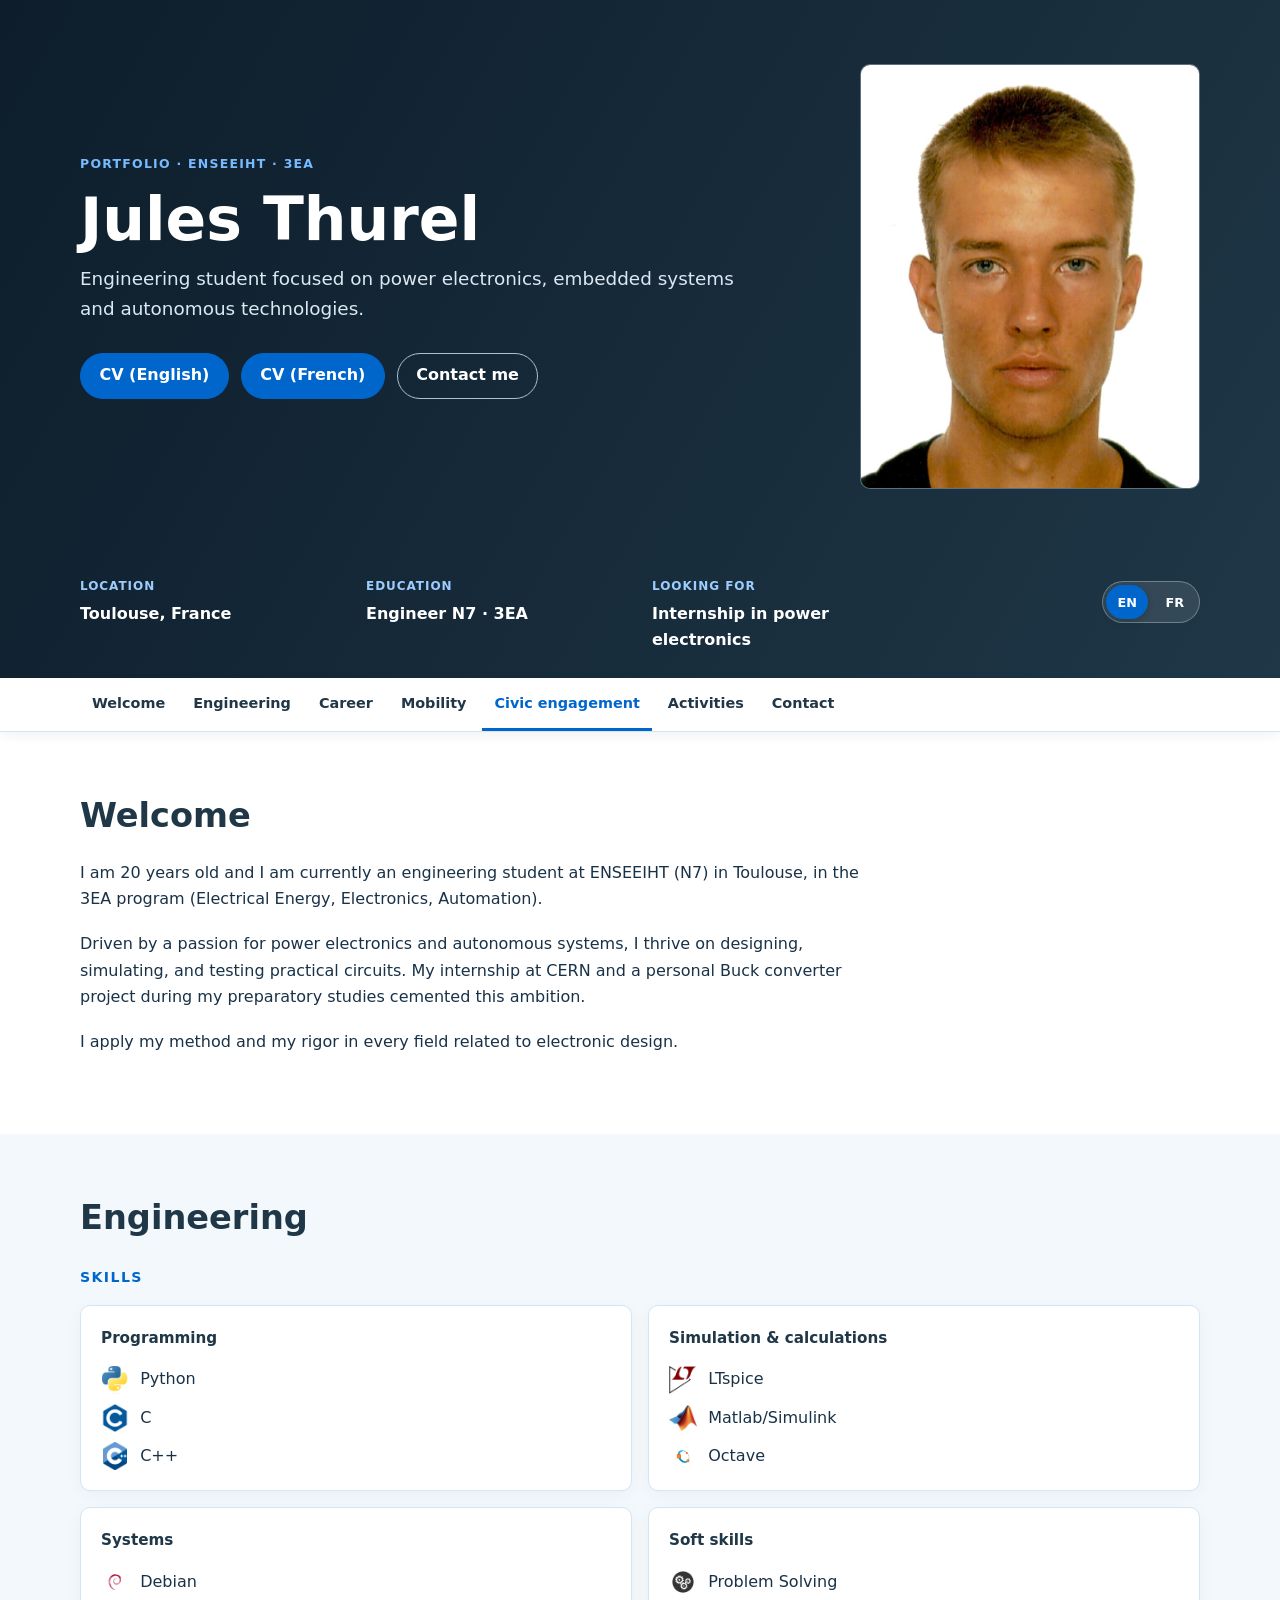
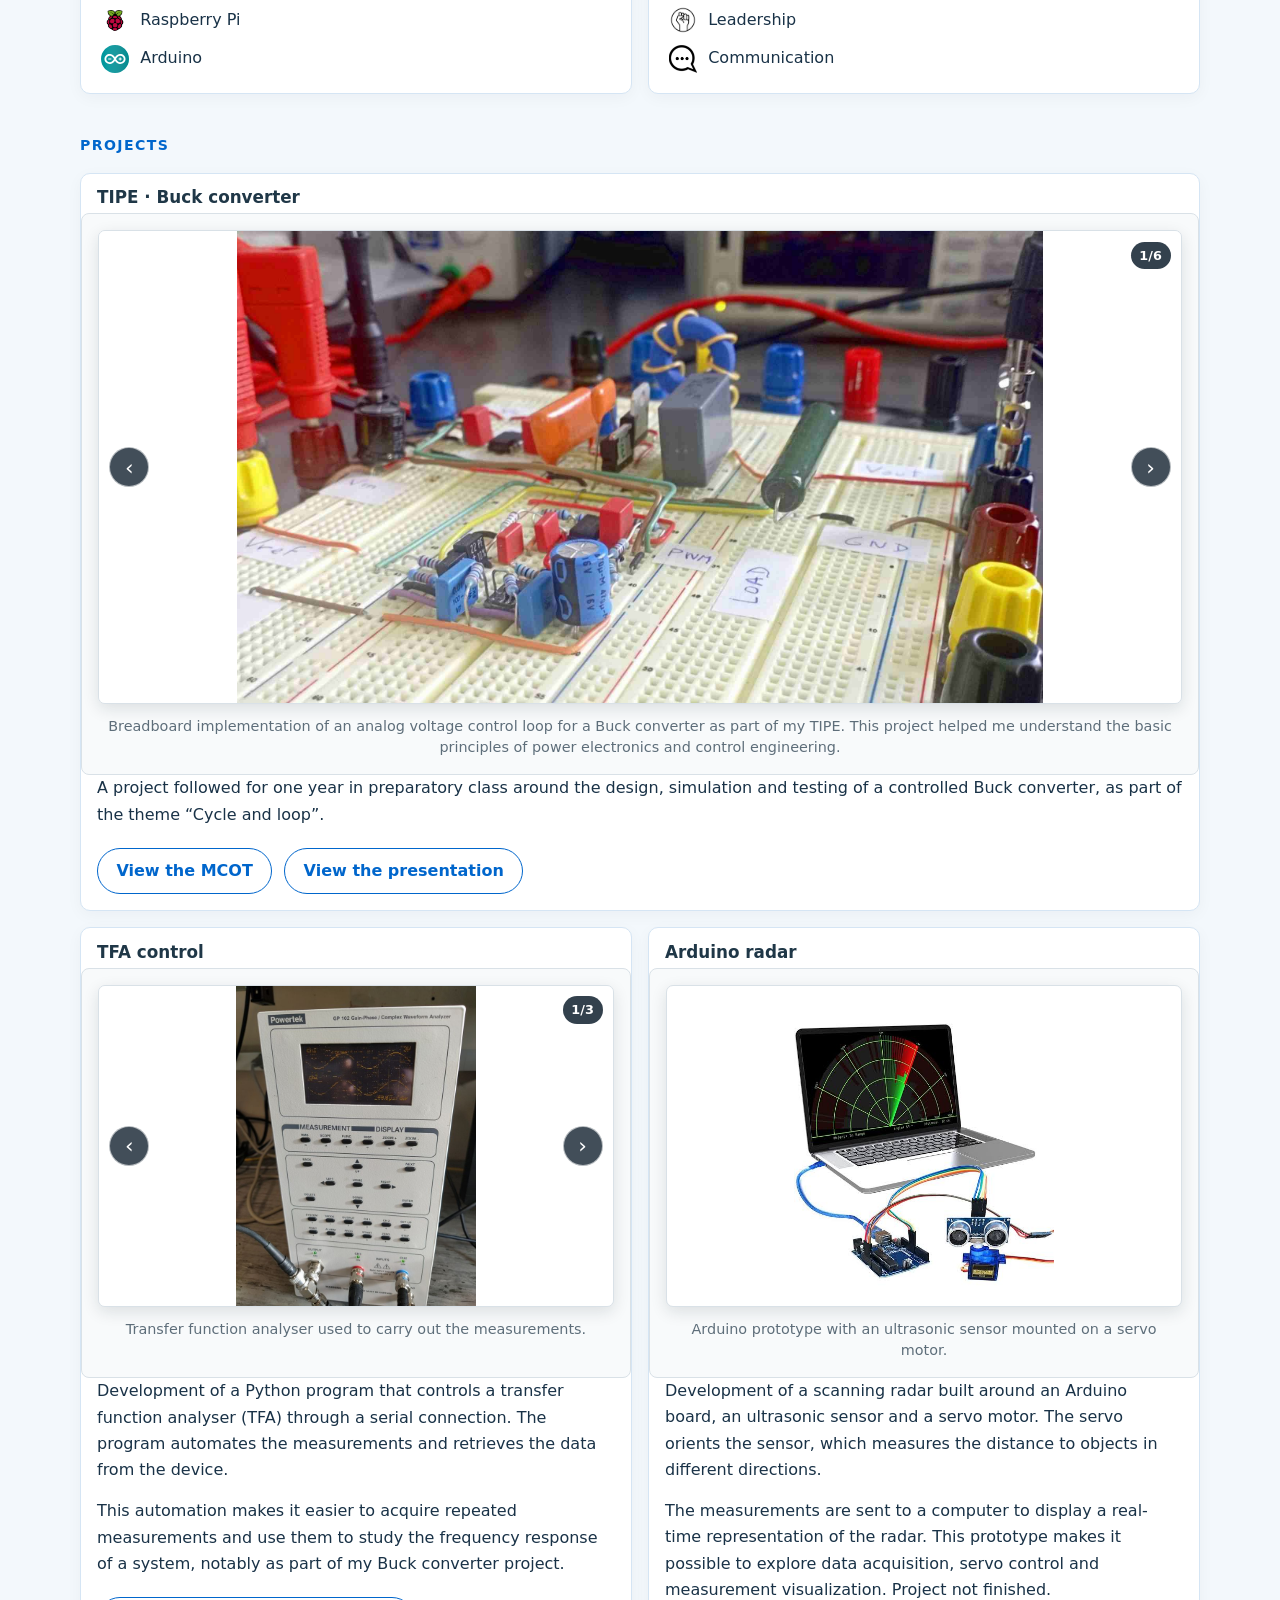
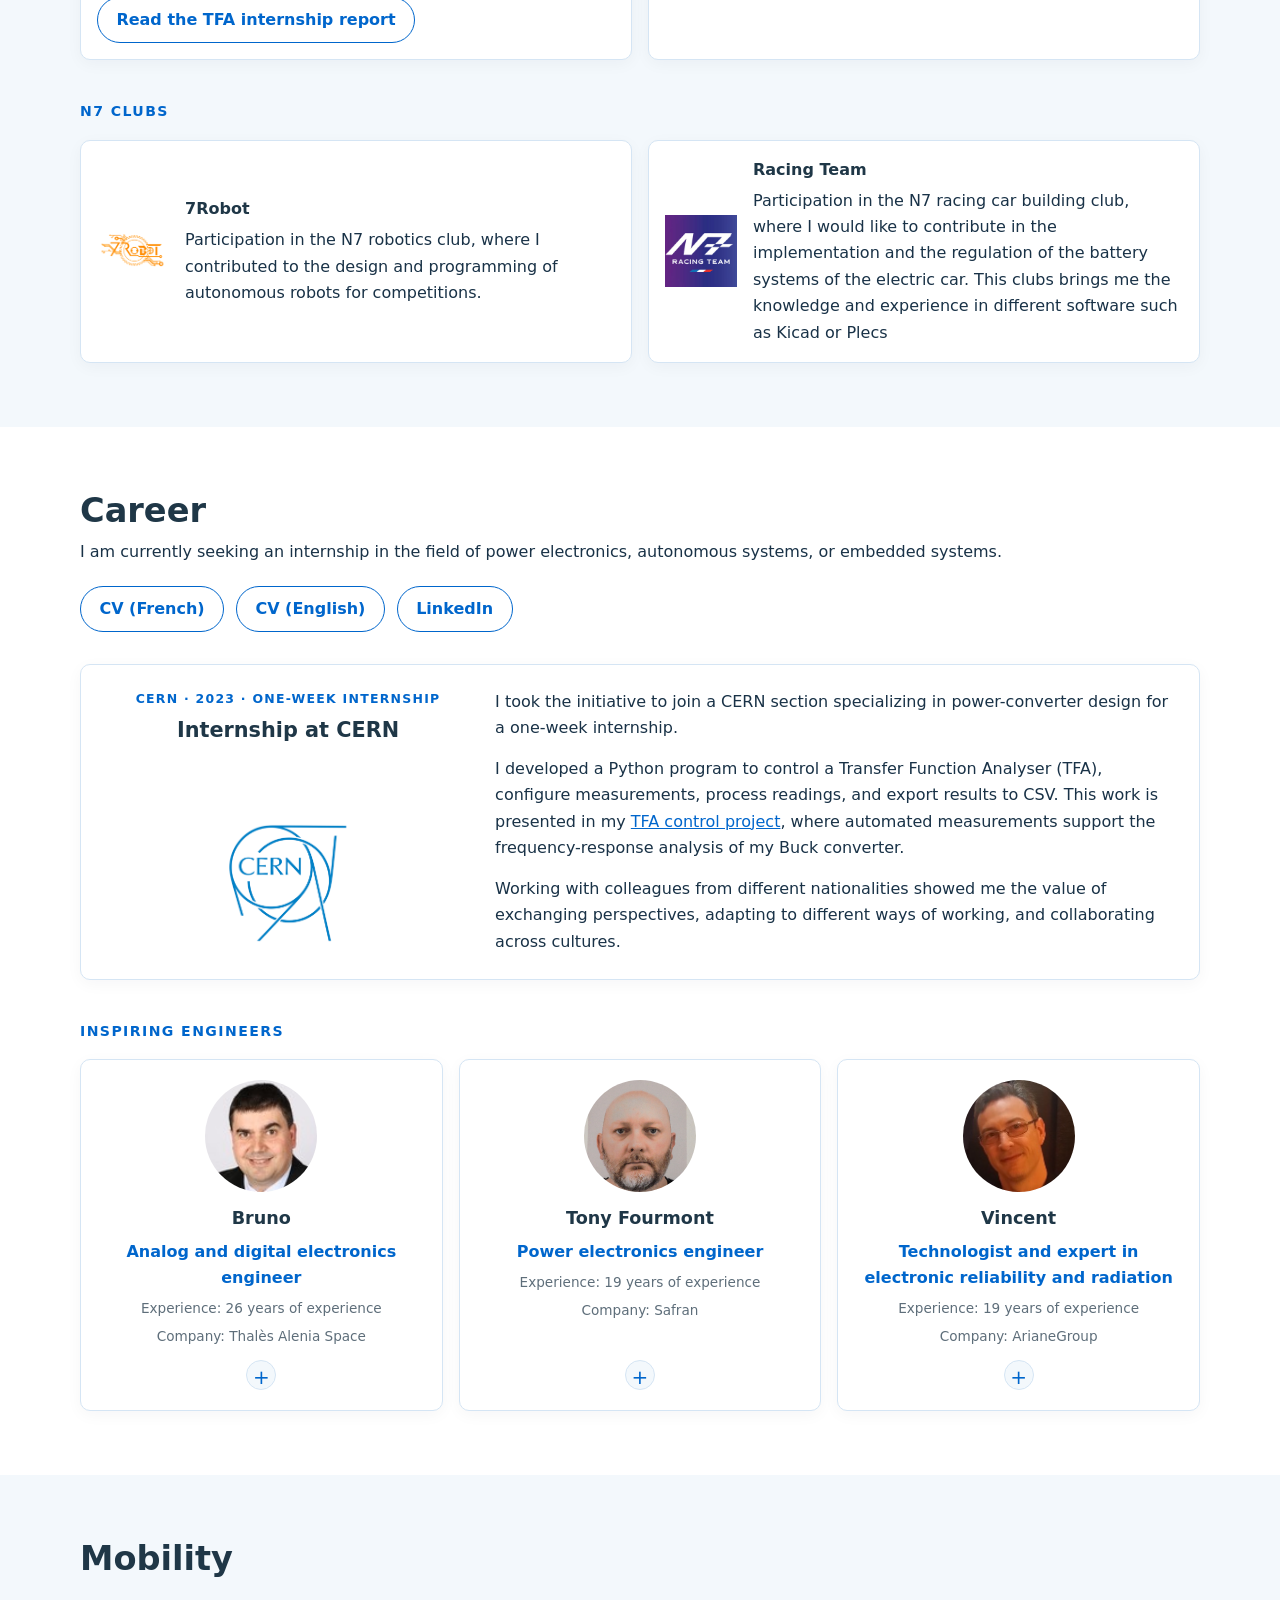
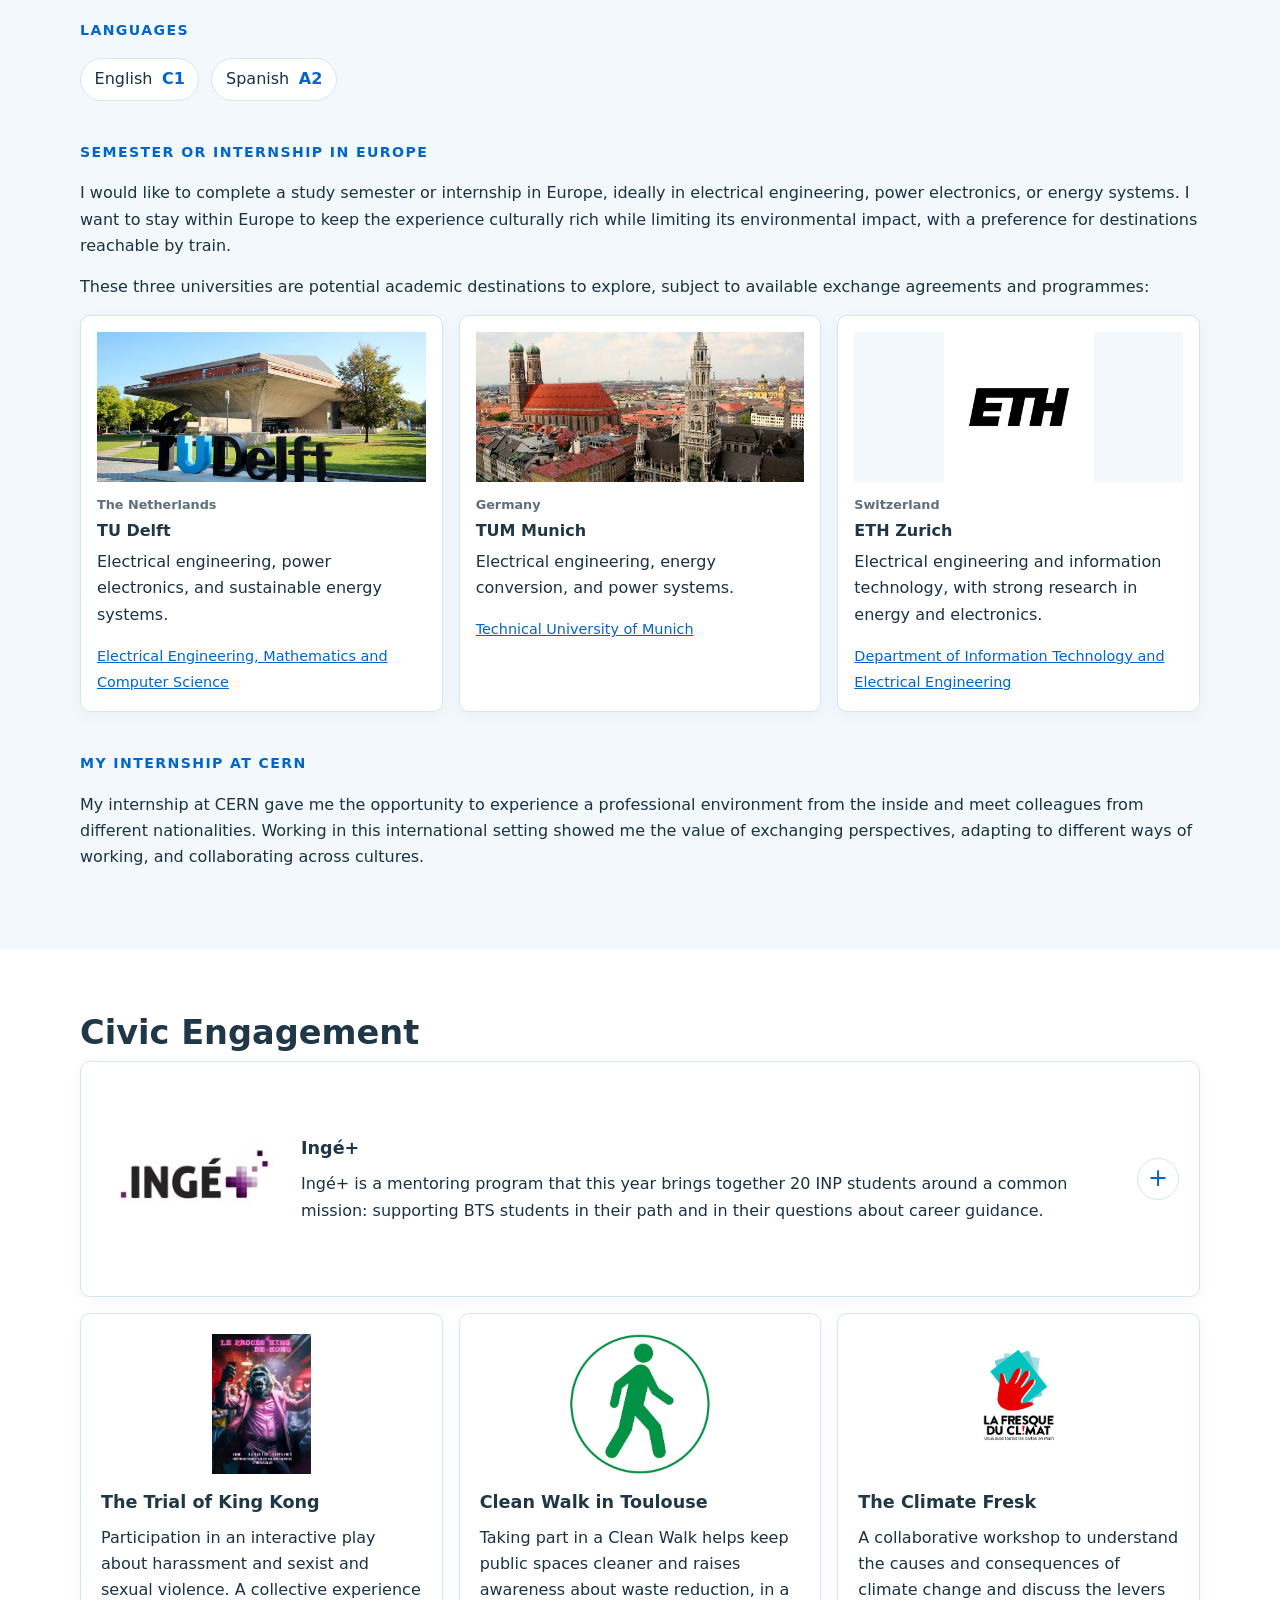
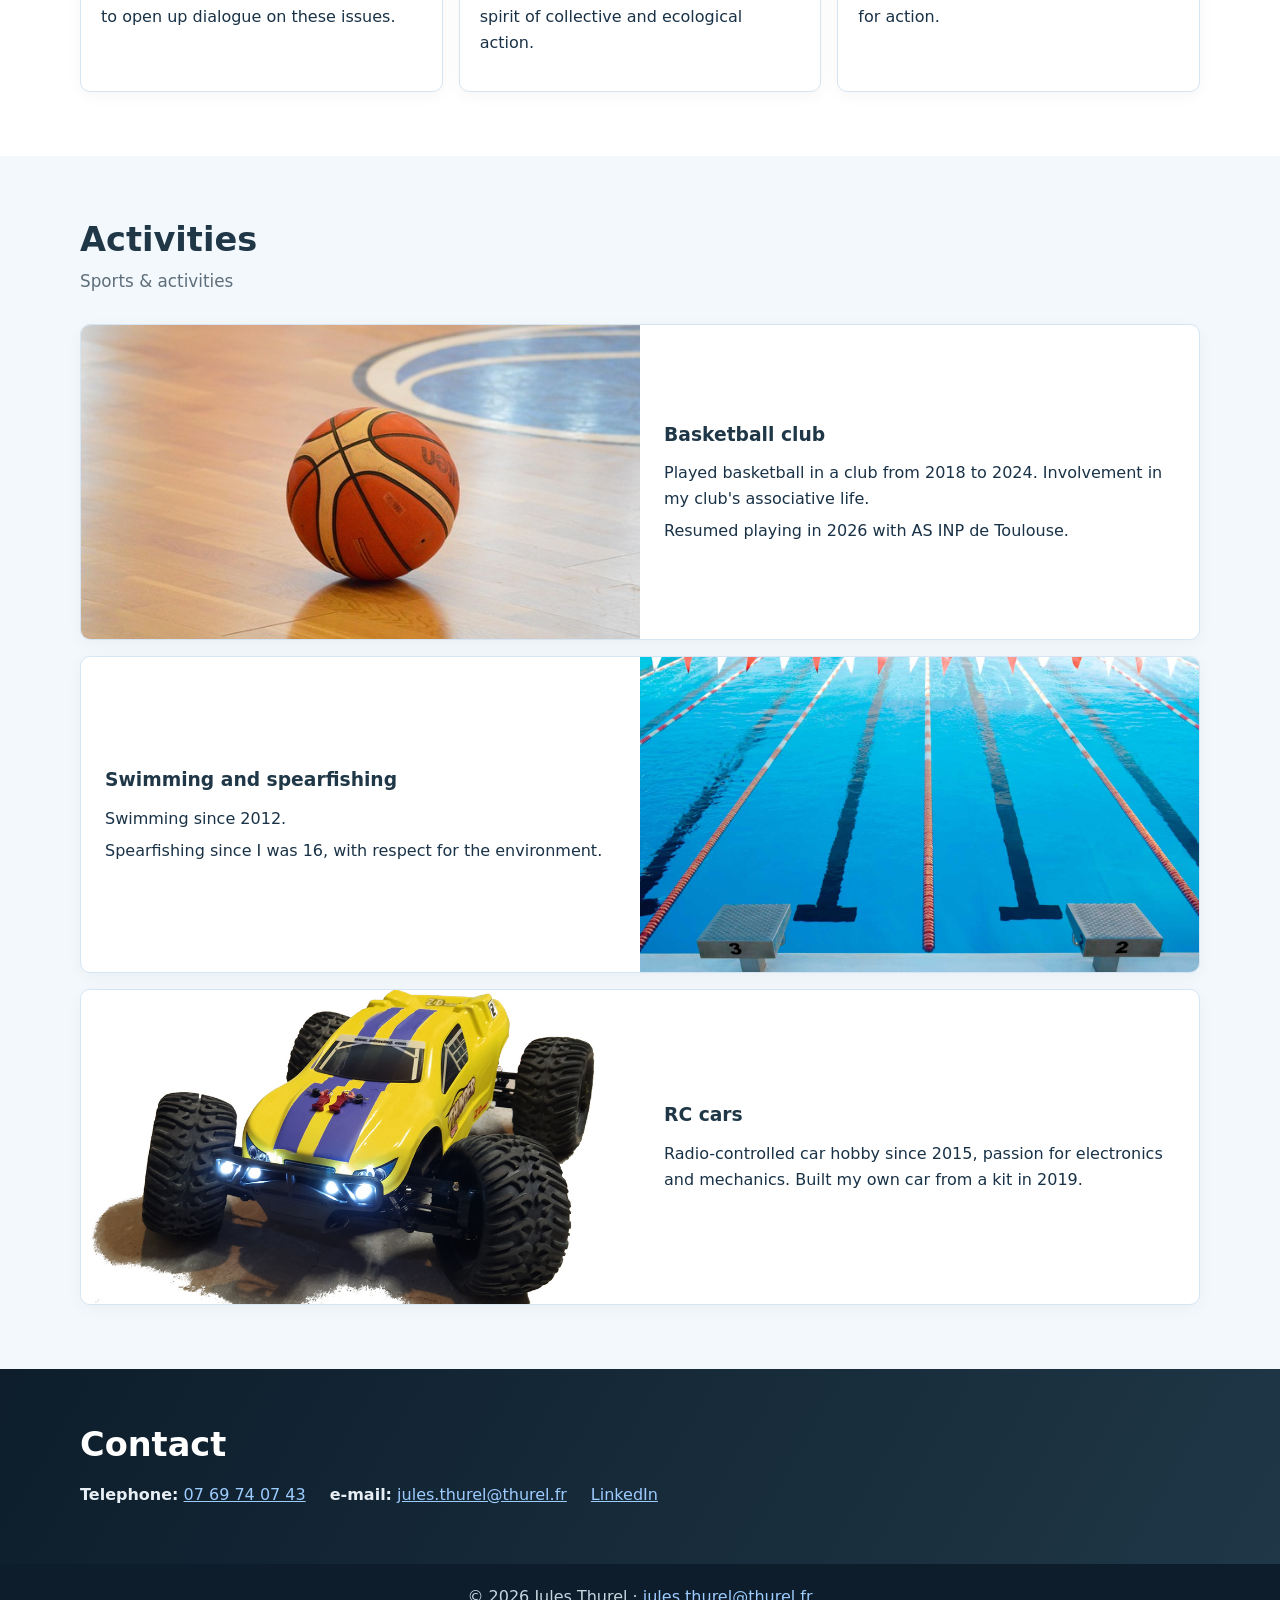
==== commit ff8fb422: "shape and en/fr  upgrade2" ====
--- a/index.html
+++ b/index.html
@@ -1,5 +1,5 @@
 <!DOCTYPE html>
-<html lang="fr">
+<html lang="en">
 <head>
     <meta charset="UTF-8">
     <meta name="viewport" content="width=device-width, initial-scale=1.0">
@@ -7,202 +7,162 @@
     <link rel="stylesheet" href="style.css">
 </head>
 <body>
+    <div class="hero-shell">
     <header class="hero">
-        <div class="hero-copy">
-            <p class="hero-eyebrow">Portfolio · 3EA</p>
-            <h1>Jules Thurel</h1>
-            <p class="hero-role">Engineering student at ENSEEIHT <span>N7 · 3EA</span></p>
-            <p class="hero-focus">Power electronics, embedded systems and autonomous technologies.</p>
-        </div>
         <div class="hero-portrait">
             <img src="photo_acceui.jpg" alt="Portrait of Jules Thurel">
         </div>
+        <div class="hero-copy">
+            <p class="hero-eyebrow">Portfolio · ENSEEIHT · 3EA</p>
+            <h1>Jules Thurel</h1>
+            <p class="hero-focus" data-i18n="h_focus">Engineering student focused on power electronics, embedded systems and autonomous technologies.</p>
+            <div class="hero-actions">
+                <a class="profile-button" href="./cv-jules-thurel_Vfinal_anglais.pdf" download data-i18n="cv_en">CV (English)</a>
+                <a class="profile-button" href="./cv-jules-thurel_V6.pdf" download data-i18n="cv_fr">CV (French)</a>
+                <a class="profile-button profile-button-secondary" href="#contact" data-i18n="contact_me">Contact me</a>
+            </div>
+        </div>
     </header>
 
-    <div class="navigation-shell" data-navigation-shell>
-        <button class="navigation-close" type="button" data-close-navigation aria-label="Close navigation" aria-controls="site-navigation" aria-expanded="true">
-            <span aria-hidden="true">&times;</span>
-        </button>
-        <nav id="site-navigation">
-            <a href="#welcome">Welcome</a>
-            <a href="#engineering">Engineering</a>
-            <a href="#career">Career</a>
-            <a href="#mobility">Mobility</a>
-            <a href="#civic">Civic Engagement</a>
-            <a href="#activities">Activities</a>
+    <dl class="hero-facts" aria-label="Key facts">
+        <div><dt data-i18n="f_loc">Location</dt><dd>Toulouse, France</dd></div>
+        <div><dt data-i18n="f_edu">Education</dt><dd data-i18n="f_edu_v">Engineer N7 · 3EA</dd></div>
+        <div><dt data-i18n="f_seek">Looking for</dt><dd data-i18n="f_seek_v">Internship in power electronics</dd></div>
+        <div><dt class="visually-hidden" data-i18n="f_lang">Language</dt><dd><span class="language-switch" role="group" aria-label="Select language"><button type="button" data-language-choice="en" aria-label="English" aria-pressed="true">EN</button><button type="button" data-language-choice="fr" aria-label="Français" aria-pressed="false">FR</button></span></dd></div>
+    </dl>
+    </div>
+
+    <div class="section-tabs">
+        <nav aria-label="Section navigation">
+            <a href="#welcome" aria-current="location" data-i18n="n_welcome">Welcome</a>
+            <a href="#engineering" data-i18n="n_eng">Engineering</a>
+            <a href="#career" data-i18n="n_career">Career</a>
+            <a href="#mobility" data-i18n="n_mob">Mobility</a>
+            <a href="#civic" data-i18n="n_civic">Civic engagement</a>
+            <a href="#activities" data-i18n="n_act">Activities</a>
             <a href="#contact">Contact</a>
         </nav>
     </div>
-    <button class="navigation-open" type="button" data-open-navigation aria-label="Open navigation" aria-controls="site-navigation" aria-expanded="false" hidden>
-        <span class="navigation-open-icon" aria-hidden="true"><span></span><span></span><span></span></span>
-    </button>
 
     <main>
         <section id="welcome">
-            <h2>Welcome</h2>
-            <p>
-                I am 20 years old and I am currently an engineering student at ENSEEIHT (N7) in Toulouse, in the 3EA program (Electrical Energy, Electronics, Automation).
-            </p>
-            <p>
-                Driven by a passion for power electronics and autonomous systems, I thrive on designing, simulating, and testing practical circuits. My internship at CERN and a personal Buck converter project during my preparatory studies cemented this ambition.
-            </p>
-            <p>
-                I apply my method and my rigor in every field related to electronic design.
-            </p>
+            <h2 data-i18n="n_welcome">Welcome</h2>
+            <div class="welcome-copy">
+                <p data-i18n="w1">I am 20 years old and I am currently an engineering student at ENSEEIHT (N7) in Toulouse, in the 3EA program (Electrical Energy, Electronics, Automation).</p>
+                <p data-i18n="w2">Driven by a passion for power electronics and autonomous systems, I thrive on designing, simulating, and testing practical circuits. My internship at CERN and a personal Buck converter project during my preparatory studies cemented this ambition.</p>
+                <p data-i18n="w3">I apply my method and my rigor in every field related to electronic design.</p>
+            </div>
         </section>
 
         <section id="engineering">
-            <h2>Engineering course</h2>
-            <h3>Skills</h3>
+            <h2 data-i18n="n_eng">Engineering</h2>
+            <h3 data-i18n="sk">Skills</h3>
             <div class="skills-container">
                 <div class="skill-column">
-                    <strong>Programmation :</strong>
+                    <strong data-i18n="sk_prog">Programming</strong>
                     <div class="skill-row"><img src="./logo/Py.png" height="50" alt="logo Python"><p>Python</p></div>
                     <div class="skill-row"><img src="./logo/C_logo.png" height="50" alt="logo C"><p>C</p></div>
                     <div class="skill-row"><img src="./logo/cpp.png" height="50" alt="logo C++"><p>C++</p></div>
                 </div>
                 <div class="skill-column">
-                    <strong>Simulation &amp; calculs :</strong>
+                    <strong data-i18n="sk_sim">Simulation &amp; calculations</strong>
                     <div class="skill-row"><img src="./logo/ltspice_logo.png" height="50" alt="logo LTspice"><p>LTspice</p></div>
                     <div class="skill-row"><img src="./logo/Matlab_Logo.png" height="50" alt="logo Matlab"><p>Matlab/Simulink</p></div>
                     <div class="skill-row"><img src="./logo/Octave_logo.png" height="50" alt="logo Octave"><p>Octave</p></div>
                 </div>
                 <div class="skill-column">
-                    <strong>Operating Systems :</strong>
+                    <strong data-i18n="sk_sys">Systems</strong>
                     <div class="skill-row"><img src="./logo/Debian_logo.png" height="50" alt="logo Debian"><p>Debian</p></div>
                     <div class="skill-row"><img src="./logo/raspberry_logo.png" height="50" alt="logo Raspberry Pi"><p>Raspberry Pi</p></div>
                     <div class="skill-row"><img src="./logo/Arduino_logo.svg" height="40" alt="logo Arduino"><p>Arduino</p></div>
                 </div>
                 <div class="skill-column">
-                    <strong>soft skills :</strong>
-                    <div class="skill-row"><img src="./logo/pb_solving_logo.jpeg" height="40" alt="logo Problem Solving"><p>Problem Solving</p></div>
+                    <strong data-i18n="sk_soft">Soft skills</strong>
+                    <div class="skill-row"><img src="./logo/pb_solving_logo.jpeg" height="40" alt="logo Problem Solving"><p data-i18n="sk_ps">Problem Solving</p></div>
                     <div class="skill-row"><img src="./logo/leader_logo.jpeg" height="50" alt="logo leadership"><p>Leadership</p></div>
                     <div class="skill-row"><img src="./logo/com_logo.png" height="50" alt="logo Communication"><p>Communication</p></div>
                 </div>
             </div>
-            <h3>Projects</h3>
+            <h3 data-i18n="pr">Projects</h3>
             <div class="projects-container">
-                <article class="buck-project">
-                    <button class="buck-project-trigger" type="button" aria-expanded="false" aria-controls="buck-detail-panel">
-                        <span class="buck-project-title">TIPE · Buck converter control</span>
-                        <span class="buck-project-hint">One-year preparatory-class project · Click for details</span>
-                    </button>
-                    <aside class="project-card-details buck-detail-panel" id="buck-detail-panel" role="region" aria-labelledby="buck-detail-title" hidden>
-                        <div class="project-card-detail-header">
-                            <h3 class="project-card-detail-title" id="buck-detail-title">TIPE · Buck converter control</h3>
-                            <button class="project-card-close" type="button" aria-label="Fermer la description">&times;</button>
+                <article class="project-card">
+                    <div class="project-card-heading">
+                        <h4 data-i18n="tipe_t">TIPE · Buck converter</h4>
+                    </div>
+                    <div class="project-card-preview">
+                        <div class="project-card-image-stage">
+                            <div class="slider project-image-slider" data-buck-carousel role="region" aria-label="Images du projet TIPE">
+                                <figure><img data-buck-image src="photo tipe/angle_breadboard.png" alt="Buck converter built on a breadboard"></figure>
+                                <output class="slide-counter" data-buck-counter aria-live="polite" aria-label="Image 1 sur 6">1/6</output>
+                                <button class="carousel-control previous" type="button" data-buck-previous aria-label="Image précédente">&lsaquo;</button>
+                                <button class="carousel-control next" type="button" data-buck-next aria-label="Image suivante">&rsaquo;</button>
+                            </div>
                         </div>
-                        <p>Projet suivi pendant une année en classe préparatoire, en parallèle des cours, pour répondre au thème « Cycle et boucle ».</p>
-                        <p>Le travail porte sur la conception, la simulation et les essais d’un convertisseur Buck asservi, afin d’étudier la régulation de tension et le comportement d’une boucle de rétroaction.</p>
+                        <p class="project-image-caption" data-buck-caption>Breadboard implementation of an analog voltage control loop for a Buck converter.</p>
+                    </div>
+                    <div class="project-card-details" id="tipe-project-details">
+                        <p data-i18n="tipe_d">A project followed for one year in preparatory class around the design, simulation and testing of a controlled Buck converter, as part of the theme “Cycle and loop”.</p>
                         <div class="project-document-links">
-                            <a class="profile-button" href="./Mcot_30561_vfinal_dot.pdf" target="_blank" rel="noopener noreferrer">Consulter le MCOT</a>
-                            <a class="profile-button" href="./presentation_TIPE_portfolio.pdf" target="_blank" rel="noopener noreferrer">Voir la présentation</a>
+                            <a class="profile-button" href="./Mcot_30561_vfinal_dot_EN.pdf" data-href-en="./Mcot_30561_vfinal_dot_EN.pdf" data-href-fr="./Mcot_30561_vfinal_dot.pdf" target="_blank" rel="noopener noreferrer" data-i18n="btn_mcot">View the MCOT</a>
+                            <a class="profile-button" href="./presentation_TIPE_portfolio.pdf" target="_blank" rel="noopener noreferrer" data-i18n="btn_pres">View the presentation</a>
                         </div>
-                    </aside>
-                    <div class="carousel">
-                        <div class="slider" role="region" aria-label="Images du projet électronique">
-                            <input type="radio" name="project-slide" id="s1" checked>
-                            <input type="radio" name="project-slide" id="s2">
-                            <input type="radio" name="project-slide" id="s3">
-                            <input type="radio" name="project-slide" id="s4">
-                            <input type="radio" name="project-slide" id="s5">
-                            <input type="radio" name="project-slide" id="s6">
-                            <div class="slides">
-                                <figure class="slide">
-                                    <img src="photo tipe/angle_breadboard.png" alt="Convertisseur Buck">
-                                    <figcaption>Réalisation sur une breadboard d'un asservissement en tension analogique d'un convertisseur Buck dans le cadre de mon TIPE. Ce projet m'a permis de comprendre les principes de base de l'électronique de puissance et de l'automatique.</figcaption>
-                                </figure>
-                                <figure class="slide">
-                                    <img src="photo tipe/circuit.png" alt="Circuit électronique">
-                                    <figcaption>Schéma de principe représentant les différentes connexions entre les composants majeurs :<br> La partie de puissance : étage de commutation et filtre LC du buck.<br> La partie de commande : le correcteur PI / Le PWM / le driver high-side.</figcaption>
-                                </figure>
-                                <figure class="slide">
-                                    <img src="photo tipe/tipe_jules_pv.png" alt="jules avec tipe">
-                                    <figcaption>Essai en condition réelle avec panneau photovoltaïque.</figcaption>
-                                </figure>
-                                <figure class="slide">
-                                    <img src="photo tipe/multimeter.png" alt="test en condition réelledu buckavec panneau solaire">
-                                    <figcaption>Mesure du bon fonctionnement de la régulation du buck en condition réelle avec panneau solaire.<br>Tension de sortie = 5.01V pour une tension d'entrée Vref = 5.0V</figcaption>
-                                </figure>
-                                <figure class="slide">
-                                    <img src="photo tipe/FTBFG.png" alt="Gain en fonction en boucle fermée">
-                                    <figcaption>Réalisation de la fonction de transfert en boucle fermée en gain à l'aide d'un TFA.<br>Vérification de la cohérence de la simulation avec la mesure.</figcaption>
-                                </figure>
-                                <figure class="slide">
-                                    <img src="photo tipe/FTBFP.png" alt="phase de la FTBF">
-                                    <figcaption>Réalisation de la fonction de transfert en boucle fermée en phase à l'aide d'un TFA.<br>Vérification de la cohérence de la simulation avec la mesure.</figcaption>
-                                </figure>
+                    </div>
+                </article>
+
+                <article class="project-card" id="arduino-radar">
+                    <div class="project-card-heading">
+                        <h4>Arduino radar</h4>
+                    </div>
+                    <div class="project-card-preview">
+                        <div class="project-card-image-stage">
+                            <img src="arduino_radar.jpeg" alt="Arduino radar with ultrasonic sensor and servo motor">
+                        </div>
+                        <p class="project-image-caption" data-i18n="ard_cap">Arduino prototype with an ultrasonic sensor mounted on a servo motor.</p>
+                    </div>
+                    <div class="project-card-details" id="radar-project-details">
+                        <p data-i18n="ard_p1">Development of a scanning radar built around an Arduino board, an ultrasonic sensor and a servo motor. The servo orients the sensor, which measures the distance to objects in different directions.</p>
+                        <p data-i18n="ard_p2">The measurements are sent to a computer to display a real-time representation of the radar. This prototype makes it possible to explore data acquisition, servo control and measurement visualization. Project not finished.</p>
+                    </div>
+                </article>
+
+                <article class="project-card" id="tfa-control">
+                    <div class="project-card-heading">
+                        <h4>TFA control</h4>
+                    </div>
+                    <div class="project-card-preview">
+                        <div class="project-card-image-stage">
+                            <div class="slider project-image-slider" data-tfa-carousel role="region" aria-label="Images du projet TFA">
+                                <figure><img data-tfa-image src="./TFA/photo_TFA.jpg" alt="Transfer function analyser used for the measurements"></figure>
+                                <output class="slide-counter" data-tfa-counter aria-live="polite" aria-label="Image 1 sur 3">1/3</output>
+                                <button class="carousel-control previous" type="button" data-tfa-previous aria-label="Image précédente">&lsaquo;</button>
+                                <button class="carousel-control next" type="button" data-tfa-next aria-label="Image suivante">&rsaquo;</button>
                             </div>
-                            <output class="slide-counter" aria-live="polite" aria-label="Image 1 sur 6">1/6</output>
-                            <div class="nav">
-                                <label for="s6" class="prev prev-s1" aria-label="Image précédente">&lt;</label>
-                                <label for="s1" class="prev prev-s2" aria-label="Image précédente">&lt;</label>
-                                <label for="s2" class="prev prev-s3" aria-label="Image précédente">&lt;</label>
-                                <label for="s3" class="prev prev-s4" aria-label="Image précédente">&lt;</label>
-                                <label for="s4" class="prev prev-s5" aria-label="Image précédente">&lt;</label>
-                                <label for="s5" class="prev prev-s6" aria-label="Image précédente">&lt;</label>
-                            <label for="s2" class="next next-s1" aria-label="Image suivante">&gt;</label>
-                            <label for="s3" class="next next-s2" aria-label="Image suivante">&gt;</label>
-                            <label for="s4" class="next next-s3" aria-label="Image suivante">&gt;</label>
-                            <label for="s5" class="next next-s4" aria-label="Image suivante">&gt;</label>
-                            <label for="s6" class="next next-s5" aria-label="Image suivante">&gt;</label>
-                            <label for="s1" class="next next-s6" aria-label="Image suivante">&gt;</label>
                         </div>
-                    </div>
-                </div>
-                </article>
-
-            <div class="project-details-list">
-                <details class="project-card">
-                    <summary>
-                        <img src="arduino_radar.jpeg" alt="Radar Arduino avec capteur ultrasonore et servomoteur">
-                        <span class="project-card-heading">
-                            <strong>Arduino radar</strong>
-                            <span class="project-card-hint">Prototype en cours · Cliquer pour découvrir le projet</span>
-                        </span>
-                    </summary>
-                    <div class="project-card-details" role="region" aria-labelledby="arduino-detail-title">
-                        <div class="project-card-detail-header">
-                            <h3 class="project-card-detail-title" id="arduino-detail-title">Arduino radar</h3>
-                            <button class="project-card-close" type="button" aria-label="Fermer la description">&times;</button>
+                        <p class="project-image-caption" data-tfa-caption>Transfer function analyser used to carry out the measurements.</p>
+                    </div>
+                    <div class="project-card-details" id="tfa-project-details">
+                        <p data-i18n="tfa_p1">Development of a Python program that controls a transfer function analyser (TFA) through a serial connection. The program automates the measurements and retrieves the data from the device.</p>
+                        <p data-i18n="tfa_p2">This automation makes it easier to acquire repeated measurements and use them to study the frequency response of a system, notably as part of my Buck converter project.</p>
+                        <div class="project-document-links">
+                            <a class="profile-button" href="./TFA/Thurel-Jules_2023-10-29_CERN-Internship-Report.pdf" data-href-en="./TFA/Thurel-Jules_2023-10-29_CERN-Internship-Report.pdf" data-href-fr="./TFA/Thurel-Jules_2023-10-29_Rapport-Stage-CERN.pdf" target="_blank" rel="noopener noreferrer" data-i18n="btn_tfa">Read the TFA internship report</a>
                         </div>
-                        <p>Développement d'un radar à balayage autour d'une carte Arduino, d'un capteur ultrasonore et d'un servomoteur. Le servo oriente le capteur, qui relève la distance des objets dans différentes directions.</p>
-                        <p>Les mesures sont transmises à un ordinateur pour afficher une représentation du radar en temps réel. Ce prototype permet d'explorer l'acquisition de données, le pilotage d'un servo et la visualisation des mesures. Projet non terminé.</p>
-                    </div>
-                </details>
-                <details class="project-card">
-                    <summary>
-                        <img src="TFA.jpeg" alt="Analyseur de fonction de transfert TFA">
-                        <span class="project-card-heading">
-                            <strong>TFA control</strong>
-                            <span class="project-card-hint">Automatisation de mesures · Cliquer pour découvrir le projet</span>
-                        </span>
-                    </summary>
-                    <div class="project-card-details" role="region" aria-labelledby="tfa-detail-title">
-                        <div class="project-card-detail-header">
-                            <h3 class="project-card-detail-title" id="tfa-detail-title">TFA control</h3>
-                            <button class="project-card-close" type="button" aria-label="Fermer la description">&times;</button>
-                        </div>
-                        <p>Développement d'un programme Python qui pilote un analyseur de fonction de transfert (TFA) par liaison série. Le programme automatise les mesures et récupère les données de l'appareil.</p>
-                        <p>Cette automatisation facilite l'acquisition de mesures répétées et leur exploitation pour étudier la réponse fréquentielle d'un système, notamment dans le cadre de mon projet de convertisseur Buck.</p>
-                    </div>
-                </details>
-            </div>
-            </div>
-        <h3>N7 Clubs</h3>
+                    </div>
+                </article>
+            </div>
+            <h3 data-i18n="clubs_h">N7 Clubs</h3>
             <div class="clubs-list">
                 <article class="club-card">
                     <img src="./logo/7robot_logo.png" alt="Logo 7Robot">
                     <div>
                         <h4>7Robot</h4>
-                        <p>Participation in the N7 robotics club, where I contributed to the design and programming of autonomous robots for competitions.</p>
+                        <p data-i18n="club1">Participation in the N7 robotics club, where I contributed to the design and programming of autonomous robots for competitions.</p>
                     </div>
                 </article>
                 <article class="club-card">
                     <img src="./logo/racingteam_logo.jpeg" alt="Logo N7 Racing Team">
                     <div>
                         <h4>Racing Team</h4>
-                        <p>Participation in the N7 racing car building club, where I contribute in the implementation and the regulation of the battery systems of an complete electric car</p>
+                        <p data-i18n="club2">Participation in the N7 racing car building club, where I would like to contribute in the implementation and the regulation of the battery systems of the electric car. This clubs brings me the knowledge and experience in different software such as Kicad or Plecs</p>
                     </div>
                 </article>
             </div>
@@ -210,25 +170,37 @@
         </section>
 
         <section id="career">
-            <h2>Career</h2>
-            <p>
+            <h2 data-i18n="n_career">Career</h2>
+            <p data-i18n="car_p">
                 I am currently seeking an internship in the field of power electronics, autonomous systems, or embedded systems.
             </p>
             <div class="profile-links">
-                <a class="profile-button" href="./cv-jules-thurel_V6.pdf" download>CV (français)</a>
-                <a class="profile-button" href="./cv-jules-thurel_Vfinal_anglais.pdf" download>CV (English)</a>
+                <a class="profile-button" href="./cv-jules-thurel_V6.pdf" download data-i18n="cv_fr">CV (French)</a>
+                <a class="profile-button" href="./cv-jules-thurel_Vfinal_anglais.pdf" download data-i18n="cv_en">CV (English)</a>
                 <a class="profile-button" href="https://www.linkedin.com/in/jules-thurel-329495418/" target="_blank" rel="noopener noreferrer">LinkedIn</a>
             </div>
-            <h3>Inspiring Engineers</h3>
+            <article class="internship-card">
+                <div>
+                    <p class="category-label" data-i18n="intern_label">CERN · 2023 · One-week internship</p>
+                    <h3 data-i18n="intern_h">Internship at CERN</h3>
+                    <img class="internship-logo" src="./logo/cern_logo.png" alt="CERN logo">
+                </div>
+                <div>
+                    <p data-i18n="intern_p1">I took the initiative to join a CERN section specializing in power-converter design for a one-week internship.</p>
+                    <p data-i18n="intern_p2">I developed a Python program to control a Transfer Function Analyser (TFA), configure measurements, process readings, and export results to CSV. This work is presented in my <a href="#tfa-control">TFA control project</a>, where automated measurements support the frequency-response analysis of my Buck converter.</p>
+                    <p data-i18n="intern_p3">Working with colleagues from different nationalities showed me the value of exchanging perspectives, adapting to different ways of working, and collaborating across cultures.</p>
+                </div>
+            </article>
+            <h3 data-i18n="ie_h">Inspiring Engineers</h3>
             <div class="profile-cards" role="region" aria-label="Inspiring engineers">
                 <article class="profile-card">
                     <button class="profile-card-trigger" type="button" data-profile-trigger="bruno" aria-expanded="false" aria-controls="profile-detail-panel">
                         <img class="profile-card-photo" src="./logo/cropped_avatar.jpeg" alt="Portrait of Bruno">
                         <span class="profile-card-copy">
                             <span class="profile-card-name">Bruno</span>
-                            <span class="profile-card-role">Analog and digital electronics engineer</span>
-                            <span class="profile-card-meta">Experience: 26 years of experience</span>
-                            <span class="profile-card-meta">Company: Thalès Alenia Space</span>
+                            <span class="profile-card-role" data-i18n="role_bruno">Analog and digital electronics engineer</span>
+                            <span class="profile-card-meta" data-i18n="exp26">Experience: 26 years of experience</span>
+                            <span class="profile-card-meta" data-i18n="co_bruno">Company: Thalès Alenia Space</span>
                         </span>
                         <span class="profile-open-icon" aria-hidden="true">+</span>
                     </button>
@@ -238,9 +210,9 @@
                         <img class="profile-card-photo" src="./logo/cropped_avatar_tony.jpg" alt="Portrait of Tony Fourmont">
                         <span class="profile-card-copy">
                             <span class="profile-card-name">Tony Fourmont</span>
-                            <span class="profile-card-role">Power electronics engineer</span>
-                            <span class="profile-card-meta">Experience: 19 years of experience</span>
-                            <span class="profile-card-meta">Company: Safran</span>
+                            <span class="profile-card-role" data-i18n="role_tony">Power electronics engineer</span>
+                            <span class="profile-card-meta" data-i18n="exp19">Experience: 19 years of experience</span>
+                            <span class="profile-card-meta" data-i18n="co_tony">Company: Safran</span>
                         </span>
                         <span class="profile-open-icon" aria-hidden="true">+</span>
                     </button>
@@ -250,9 +222,9 @@
                         <img class="profile-card-photo" src="./logo/vincent.jpg" alt="Portrait of Vincent">
                         <span class="profile-card-copy">
                             <span class="profile-card-name">Vincent</span>
-                            <span class="profile-card-role">Technologist and expert in electronic reliability and radiation</span>
-                            <span class="profile-card-meta">Experience: 19 years of experience</span>
-                            <span class="profile-card-meta">Company: ArianeGroup</span>
+                            <span class="profile-card-role" data-i18n="role_vincent">Technologist and expert in electronic reliability and radiation</span>
+                            <span class="profile-card-meta" data-i18n="exp19">Experience: 19 years of experience</span>
+                            <span class="profile-card-meta" data-i18n="co_vincent">Company: ArianeGroup</span>
                         </span>
                         <span class="profile-open-icon" aria-hidden="true">+</span>
                     </button>
@@ -265,290 +237,412 @@
                 </div>
                 <p class="profile-detail-role" id="profile-detail-role"></p>
                 <dl class="profile-detail-meta">
-                    <div><dt>Experience</dt><dd id="profile-detail-experience"></dd></div>
-                    <div><dt>Company</dt><dd id="profile-detail-company"></dd></div>
+                    <div><dt data-i18n="p_exp">Experience</dt><dd id="profile-detail-experience"></dd></div>
+                    <div><dt data-i18n="p_co">Company</dt><dd id="profile-detail-company"></dd></div>
                 </dl>
                 <div id="profile-detail-description"></div>
             </aside>
         </section>
 
         <section id="mobility">
-            <h2>International mobility</h2>
+            <h2 data-i18n="n_mob">Mobility</h2>
             <div class="mobility-languages">
-                <h3 class="mobility-subtitle">Languages</h3>
+                <h3 class="mobility-subtitle" data-i18n="mob_lang_h">Languages</h3>
                 <dl class="language-levels">
                     <div class="language-level">
-                        <dt>English</dt>
+                        <dt data-i18n="lang_en">English</dt>
                         <dd>C1</dd>
                     </div>
                     <div class="language-level">
-                        <dt>Spanish</dt>
+                        <dt data-i18n="lang_es">Spanish</dt>
                         <dd>A2</dd>
                     </div>
                 </dl>
             </div>
 
             <div class="mobility-plan">
-                <h3 class="mobility-subtitle">Semester or internship in Europe</h3>
-                <p>I would like to complete a study semester or internship in Europe, ideally in electrical engineering, power electronics, or energy systems. I want to stay within Europe to keep the experience culturally rich while limiting its environmental impact, with a preference for destinations reachable by train.</p>
-                <p>These three universities are potential academic destinations to explore, subject to available exchange agreements and programmes:</p>
+                <h3 class="mobility-subtitle" data-i18n="mob_plan_h">Semester or internship in Europe</h3>
+                <p data-i18n="mob_p1">I would like to complete a study semester or internship in Europe, ideally in electrical engineering, power electronics, or energy systems. I want to stay within Europe to keep the experience culturally rich while limiting its environmental impact, with a preference for destinations reachable by train.</p>
+                <p data-i18n="mob_p2">These three universities are potential academic destinations to explore, subject to available exchange agreements and programmes:</p>
                 <div class="mobility-universities">
                     <article class="mobility-university">
                         <img class="mobility-university-image" src="./tu_deft.webp" alt="TU Delft campus">
-                        <p class="mobility-country">The Netherlands</p>
+                        <p class="mobility-country" data-i18n="c_nl">The Netherlands</p>
                         <h4>TU Delft</h4>
-                        <p>Electrical engineering, power electronics, and sustainable energy systems.</p>
+                        <p data-i18n="u1">Electrical engineering, power electronics, and sustainable energy systems.</p>
                         <a href="https://www.tudelft.nl/en/eemcs" target="_blank" rel="noopener noreferrer">Electrical Engineering, Mathematics and Computer Science</a>
                     </article>
                     <article class="mobility-university">
                         <img class="mobility-university-image" src="./logo/munchen.jpeg" alt="View of Munich, Germany">
-                        <p class="mobility-country">Germany</p>
+                        <p class="mobility-country" data-i18n="c_de">Germany</p>
                         <h4>TUM Munich</h4>
-                        <p>Electrical engineering, energy conversion, and power systems.</p>
+                        <p data-i18n="u2">Electrical engineering, energy conversion, and power systems.</p>
                         <a href="https://www.tum.de/en/" target="_blank" rel="noopener noreferrer">Technical University of Munich</a>
                     </article>
                     <article class="mobility-university">
                         <img class="mobility-university-logo" src="./logo/uth_logo.png" alt="ETH Zurich logo">
-                        <p class="mobility-country">Switzerland</p>
+                        <p class="mobility-country" data-i18n="c_ch">Switzerland</p>
                         <h4>ETH Zurich</h4>
-                        <p>Electrical engineering and information technology, with strong research in energy and electronics.</p>
+                        <p data-i18n="u3">Electrical engineering and information technology, with strong research in energy and electronics.</p>
                         <a href="https://ee.ethz.ch/" target="_blank" rel="noopener noreferrer">Department of Information Technology and Electrical Engineering</a>
                     </article>
                 </div>
             </div>
 
             <div class="mobility-cern">
-                <h3 class="mobility-subtitle">My internship at CERN</h3>
-                <p>My internship at CERN gave me the opportunity to experience a professional environment from the inside and meet colleagues from different nationalities. Working in this international setting showed me the value of exchanging perspectives, adapting to different ways of working, and collaborating across cultures.</p>
+                <h3 class="mobility-subtitle" data-i18n="cern_h">My internship at CERN</h3>
+                <p data-i18n="cern_p">My internship at CERN gave me the opportunity to experience a professional environment from the inside and meet colleagues from different nationalities. Working in this international setting showed me the value of exchanging perspectives, adapting to different ways of working, and collaborating across cultures.</p>
             </div>
         </section>
 
         <section id="civic">
-            <h2>Civic Engagement</h2>
-            <div class="civic-carousel" data-civic-carousel role="region" aria-label="Engagements citoyens">
-                <div class="civic-viewport">
-                    <div class="civic-track">
-                        <article class="civic-slide">
-                            <img src="./logo/ingep_logo.jpeg" alt="Logo Ingé+">
-                            <div class="civic-copy">
-                                <h3>Ingé+</h3>
-                                <p id="civic-description-inp">Ingé+ est un programme de parrainage qui réunit cette année 20 étudiants de l'INP autour d'une même mission : accompagner des étudiants de BTS dans leur parcours et leurs questionnements sur l'orientation. Concrètement, chaque parrain ou marraine échange environ une fois par mois avec ses filleuls, à distance (groupe WhatsApp, visios) ou en présentiel pour les BTS toulousains, pour faire connaissance, partager des conseils sur les matières, l'ingénierie, les filières et les entreprises. Ce qui fait la force du programme, c'est son esprit d'entraide : chacun donne selon ses disponibilités, sans avoir besoin d'être un expert, car l'essentiel est d'être présent et à l'écoute. En tant que parrain, je vois dans INP+ un engagement citoyen concret : donner de mon temps, rassurer et orienter ceux qui hésitent, et transmettre l'envie de poursuivre ses études, dans une logique de solidarité et de partage entre étudiants.</p>
-                                <button class="civic-expand" type="button" aria-expanded="false" aria-controls="civic-description-inp" aria-label="Afficher tout le texte" hidden>+</button>
-                            </div>
-                        </article>
-                        <article class="civic-slide">
-                            <img src="./logo/proces_kk_logo.jpeg" alt="Visuel du Procès de King Kong">
-                            <div class="civic-copy">
-                                <h3>Le Procès de King Kong</h3>
-                                <p id="civic-description-king-kong">Participation à une pièce de théâtre interactive autour du harcèlement et des violences sexistes et sexuelles. Une expérience collective pour ouvrir le dialogue sur ces enjeux.</p>
-                                <button class="civic-expand" type="button" aria-expanded="false" aria-controls="civic-description-king-kong" aria-label="Afficher tout le texte" hidden>+</button>
-                            </div>
-                        </article>
-                        <article class="civic-slide">
-                            <img src="./logo/clean_walk_logo.jpeg" alt="Logo Clean Walk">
-                            <div class="civic-copy">
-                                <h3>Clean Walk à Toulouse</h3>
-                                <p id="civic-description-clean-walk">Participer à une Clean Walk contribue à garder les espaces publics plus propres et à sensibiliser à la réduction des déchets, dans un esprit d’action collective et écologique.</p>
-                                <button class="civic-expand" type="button" aria-expanded="false" aria-controls="civic-description-clean-walk" aria-label="Afficher tout le texte" hidden>+</button>
-                            </div>
-                        </article>
-                        <article class="civic-slide">
-                            <img src="./logo/fresque_climat_logo.png" alt="Logo de la Fresque du Climat">
-                            <div class="civic-copy">
-                                <h3>La Fresque du Climat</h3>
-                                <p id="civic-description-climat">Atelier collaboratif pour comprendre les causes et les conséquences du changement climatique et échanger autour des leviers d’action.</p>
-                                <button class="civic-expand" type="button" aria-expanded="false" aria-controls="civic-description-climat" aria-label="Afficher tout le texte" hidden>+</button>
-                            </div>
-                        </article>
-                    </div>
-                </div>
-                <button class="civic-control previous" type="button" aria-label="Engagement précédent">&lsaquo;</button>
-                <button class="civic-control next" type="button" aria-label="Engagement suivant">&rsaquo;</button>
+            <h2 data-i18n="n_civic">Civic Engagement</h2>
+            <div class="civic-grid">
+                <article class="civic-card civic-feature">
+                    <img src="./logo/ingep_logo.jpeg" alt="Logo Ingé+">
+                    <div class="civic-feature-copy">
+                        <h3>Ingé+</h3>
+                        <p data-i18n="inge_p1">Ingé+ is a mentoring program that this year brings together 20 INP students around a common mission: supporting BTS students in their path and in their questions about career guidance.</p>
+                        <div class="civic-feature-details" id="inge-plus-details" hidden>
+                            <p data-i18n="inge_p2">Specifically, each mentor talks with their mentees about once a month, remotely (WhatsApp group, video calls) or in person for the BTS students based in Toulouse, to get to know each other and share advice on subjects, engineering, study paths and companies. The strength of the program is its spirit of mutual support: everyone gives according to their availability, without needing to be an expert, because the essential thing is to be present and to listen. As a mentor, I see in INP+ a concrete form of civic engagement: giving my time, reassuring and guiding those who hesitate, and passing on the desire to continue their studies, in a spirit of solidarity and sharing between students.</p>
+                        </div>
+                    </div>
+                    <button class="civic-expand" type="button" data-civic-expand aria-expanded="false" aria-controls="inge-plus-details" aria-label="Show the full description of Ingé+">+</button>
+                </article>
+                <article class="civic-card">
+                    <img src="./logo/proces_kk_logo.jpeg" alt="Visual of The Trial of King Kong">
+                    <h3 data-i18n="kk_h">The Trial of King Kong</h3>
+                    <p data-i18n="kk_p">Participation in an interactive play about harassment and sexist and sexual violence. A collective experience to open up dialogue on these issues.</p>
+                </article>
+                <article class="civic-card">
+                    <img src="./logo/clean_walk_logo.jpeg" alt="Clean Walk logo">
+                    <h3 data-i18n="cw_h">Clean Walk in Toulouse</h3>
+                    <p data-i18n="cw_p">Taking part in a Clean Walk helps keep public spaces cleaner and raises awareness about waste reduction, in a spirit of collective and ecological action.</p>
+                </article>
+                <article class="civic-card">
+                    <img src="./logo/fresque_climat_logo.png" alt="Climate Fresk logo">
+                    <h3 data-i18n="cf_h">The Climate Fresk</h3>
+                    <p data-i18n="cf_p">A collaborative workshop to understand the causes and consequences of climate change and discuss the levers for action.</p>
+                </article>
             </div>
         </section>
 
         <section id="activities">
-            <h2>Sports & activities</h2>
+            <h2 data-i18n="n_act">Activities</h2>
+            <p class="section-subtitle" data-i18n="act_sub">Sports &amp; activities</p>
             <div class="activities-list">
                 <article class="activity-item">
                     <div class="activity-gallery activity-gallery-static">
-                        <img src="baketball.jpg" alt="Terrain de basketball">
+                        <img src="baketball.jpg" alt="Basketball court">
                     </div>
                     <div class="activity-copy">
-                        <h3>Club de basketball</h3>
-                        <p>Pratique du basket-ball en club de 2018-2024. Implication dans la vie associative de mon club.</p>
-                        <p>Reprise de l'activité depuis 2026 avec l'AS INP de Toulouse.</p>
+                        <h3 data-i18n="a1_h">Basketball club</h3>
+                        <p data-i18n="a1_p1">Played basketball in a club from 2018 to 2024. Involvement in my club's associative life.</p>
+                        <p data-i18n="a1_p2">Resumed playing in 2026 with AS INP de Toulouse.</p>
                     </div>
                 </article>
                 <article class="activity-item">
                     <div class="activity-gallery activity-gallery-static">
-                        <img src="piscine.jpg" alt="Piscine">
+                        <img src="piscine.jpg" alt="Swimming pool">
                     </div>
                     <div class="activity-copy">
-                        <h3>Natation et chasse sous-marine</h3>
-                        <p>Pratique de la natation depuis 2012. </p>
-                        <p>Pratique de la chasse sous-marine depuis mes 16 ans, respect de l'environnement.</p>
+                        <h3 data-i18n="a2_h">Swimming and spearfishing</h3>
+                        <p data-i18n="a2_p1">Swimming since 2012.</p>
+                        <p data-i18n="a2_p2">Spearfishing since I was 16, with respect for the environment.</p>
                     </div>
                 </article>
                 <article class="activity-item">
-                    <div class="activity-gallery" data-activity-gallery role="group" aria-label="Photos de voiture radiocommandée">
-                        <div class="activity-gallery-track">
-                            <img src="RC-car.jpg" alt="Voiture radiocommandée, vue avant">
-                            <img src="RC-car-back.jpg" alt="Voiture radiocommandée, vue arrière">
-                        </div>
-                        <button class="gallery-control previous" type="button" aria-label="Photo précédente">&lsaquo;</button>
-                        <button class="gallery-control next" type="button" aria-label="Photo suivante">&rsaquo;</button>
+                    <div class="activity-gallery activity-gallery-static">
+                        <img src="RC-car.jpg" alt="Radio-controlled car, front view">
                     </div>
                     <div class="activity-copy">
-                        <h3>Voitures RC</h3>
-                        <p>Pratique de la voiture radiocommandée depuis 2015, passion pour l'électronique et la mécanique. Montage de ma propre voiture avec kit en 2019.</p>
+                        <h3 data-i18n="a3_h">RC cars</h3>
+                        <p data-i18n="a3_p">Radio-controlled car hobby since 2015, passion for electronics and mechanics. Built my own car from a kit in 2019.</p>
                     </div>
                 </article>
             </div>
         </section>
 
-        <section id="contact">
+        <section id="contact" class="contact-section">
             <h2>Contact</h2>
-            <p>
-                <strong>Telephone : </strong>07 69 74 07 43<br>
-                 <strong>e-mail : </strong><a href="mailto:jules.thurel@thurel.fr">jules.thurel@thurel.fr</a><br>
-                <a href="https://www.linkedin.com/in/jules-thurel-329495418/">Linkedin</a>
-            </p>
-            
+            <div class="contact-links">
+                <p><strong data-i18n="ct_phone">Telephone:</strong> <a href="tel:+33769740743">07 69 74 07 43</a></p>
+                <p><strong>e-mail:</strong> <a href="mailto:jules.thurel@thurel.fr">jules.thurel@thurel.fr</a></p>
+                <p><a href="https://www.linkedin.com/in/jules-thurel-329495418/" target="_blank" rel="noopener noreferrer">LinkedIn</a></p>
+            </div>
         </section>
     </main>
 
     <footer>
         <p>© 2026 Jules Thurel · <a href="mailto:jules.thurel@thurel.fr">jules.thurel@thurel.fr</a></p>
     </footer>
-    
-    
-    
-    
-    
-    
-    
-    
-    
-    
-    
+
     <script>
-        document.querySelectorAll("[data-activity-gallery]").forEach((gallery) => {
-            const track = gallery.querySelector(".activity-gallery-track");
-            const photos = Array.from(track.querySelectorAll("img"));
-            let activeIndex = 0;
-            let pointerStart = null;
-
-            const showPhoto = (index) => {
-                activeIndex = (index + photos.length) % photos.length;
-                track.style.transform = `translateX(-${activeIndex * 50}%)`;
-                photos.forEach((photo, photoIndex) => {
-                    photo.setAttribute("aria-hidden", String(photoIndex !== activeIndex));
+        /* ---------- Langue courante ---------- */
+        let currentLang = "en";
+
+        /* ---------- Traductions françaises (l'anglais est lu directement dans le HTML) ---------- */
+        const FR = {
+            h_focus: `Étudiant ingénieur spécialisé en électronique de puissance, systèmes embarqués et technologies autonomes.`,
+            cv_en: `CV (anglais)`, cv_fr: `CV (français)`, contact_me: `Me contacter`,
+            f_loc: `Lieu`, f_edu: `Formation`, f_edu_v: `Ingénieur N7 · 3EA`,
+            f_seek: `Recherche`, f_seek_v: `Stage en électronique de puissance`, f_lang: `Langue`,
+            n_welcome: `Bienvenue`, n_eng: `Ingénierie`, n_career: `Carrière`, n_mob: `Mobilité`,
+            n_civic: `Engagement citoyen`, n_act: `Activités`,
+            w1: `J'ai 20 ans et je suis actuellement étudiant ingénieur à l'ENSEEIHT (N7) à Toulouse, dans la filière 3EA (Énergie Électrique, Électronique, Automatique).`,
+            w2: `Animé par une passion pour l'électronique de puissance et les systèmes autonomes, j'aime concevoir, simuler et tester des circuits concrets. Mon stage au CERN et un projet personnel de convertisseur Buck pendant mes études en classe préparatoire ont renforcé cette ambition.`,
+            w3: `J'applique ma méthode et ma rigueur dans tous les domaines liés à la conception électronique.`,
+            sk: `Compétences`, sk_prog: `Programmation`, sk_sim: `Simulation &amp; calculs`, sk_sys: `Systèmes`,
+            sk_soft: `Compétences transversales`, sk_ps: `Résolution de problèmes`,
+            pr: `Projets`, tipe_t: `TIPE · Convertisseur Buck`,
+            tipe_d: `Projet suivi pendant une année en classe préparatoire autour de la conception, de la simulation et des essais d’un convertisseur Buck asservi, dans le cadre du thème « Cycle et boucle ».`,
+            btn_mcot: `Consulter le MCOT`, btn_pres: `Voir la présentation`,
+            ard_cap: `Prototype Arduino avec capteur ultrasonore monté sur servomoteur.`,
+            ard_p1: `Développement d'un radar à balayage autour d'une carte Arduino, d'un capteur ultrasonore et d'un servomoteur. Le servo oriente le capteur, qui relève la distance des objets dans différentes directions.`,
+            ard_p2: `Les mesures sont transmises à un ordinateur pour afficher une représentation du radar en temps réel. Ce prototype permet d'explorer l'acquisition de données, le pilotage d'un servo et la visualisation des mesures. Projet non terminé.`,
+            tfa_p1: `Développement d'un programme Python qui pilote un analyseur de fonction de transfert (TFA) par liaison série. Le programme automatise les mesures et récupère les données de l'appareil.`,
+            tfa_p2: `Cette automatisation facilite l'acquisition de mesures répétées et leur exploitation pour étudier la réponse fréquentielle d'un système, notamment dans le cadre de mon projet de convertisseur Buck.`,
+            btn_tfa: `Consulter le rapport de stage TFA`,
+            clubs_h: `Clubs de l'N7`,
+            club1: `Participation au club de robotique de l'N7, où j'ai contribué à la conception et à la programmation de robots autonomes pour des compétitions.`,
+            club2: `Participation au club de construction de voiture de course de l'N7, où j'aimerais contribuer à la mise en œuvre et à la régulation des systèmes de batteries de la voiture électrique. Ce club m'apporte des connaissances et de l'expérience sur différents logiciels tels que Kicad ou Plecs`,
+            car_p: `Je recherche actuellement un stage dans le domaine de l'électronique de puissance, des systèmes autonomes ou des systèmes embarqués.`,
+            intern_label: `CERN · 2023 · Stage d'une semaine`, intern_h: `Stage au CERN`,
+            intern_p1: `J'ai pris l'initiative de rejoindre une section du CERN spécialisée dans la conception de convertisseurs de puissance pour un stage d'une semaine.`,
+            intern_p2: `J'ai développé un programme Python pour piloter un analyseur de fonction de transfert (TFA), configurer les mesures, traiter les relevés et exporter les résultats en CSV. Ce travail est présenté dans mon <a href="#tfa-control">projet TFA control</a>, où les mesures automatisées appuient l'analyse de la réponse fréquentielle de mon convertisseur Buck.`,
+            intern_p3: `Travailler avec des collègues de nationalités différentes m'a montré la valeur de l'échange de points de vue, de l'adaptation à différentes façons de travailler et de la collaboration entre cultures.`,
+            ie_h: `Ingénieurs inspirants`,
+            role_bruno: `Ingénieur en électronique analogique et numérique`, role_tony: `Ingénieur en électronique de puissance`,
+            role_vincent: `Technologue et expert en fiabilité électronique et radiations`,
+            exp26: `Expérience : 26 ans d'expérience`, exp19: `Expérience : 19 ans d'expérience`,
+            co_bruno: `Entreprise : Thalès Alenia Space`, co_tony: `Entreprise : Safran`, co_vincent: `Entreprise : ArianeGroup`,
+            p_exp: `Expérience`, p_co: `Entreprise`,
+            mob_lang_h: `Langues`, lang_en: `Anglais`, lang_es: `Espagnol`,
+            mob_plan_h: `Semestre ou stage en Europe`,
+            mob_p1: `J'aimerais effectuer un semestre d'études ou un stage en Europe, idéalement en génie électrique, électronique de puissance ou systèmes énergétiques. Je souhaite rester en Europe pour que l'expérience reste culturellement riche tout en limitant son impact environnemental, avec une préférence pour les destinations accessibles en train.`,
+            mob_p2: `Ces trois universités sont des destinations académiques potentielles à explorer, sous réserve des accords d'échange et des programmes disponibles :`,
+            c_nl: `Pays-Bas`, c_de: `Allemagne`, c_ch: `Suisse`,
+            u1: `Génie électrique, électronique de puissance et systèmes énergétiques durables.`,
+            u2: `Génie électrique, conversion d'énergie et systèmes de puissance.`,
+            u3: `Génie électrique et technologies de l'information, avec une forte recherche en énergie et en électronique.`,
+            cern_h: `Mon stage au CERN`,
+            cern_p: `Mon stage au CERN m'a permis de découvrir un environnement professionnel de l'intérieur et de rencontrer des collègues de nationalités différentes. Travailler dans ce cadre international m'a montré la valeur de l'échange de points de vue, de l'adaptation à différentes façons de travailler et de la collaboration entre cultures.`,
+            inge_p1: `Ingé+ est un programme de parrainage qui réunit cette année 20 étudiants de l'INP autour d'une même mission : accompagner des étudiants de BTS dans leur parcours et leurs questionnements sur l'orientation.`,
+            inge_p2: `Concrètement, chaque parrain ou marraine échange environ une fois par mois avec ses filleuls, à distance (groupe WhatsApp, visios) ou en présentiel pour les BTS toulousains, pour faire connaissance, partager des conseils sur les matières, l'ingénierie, les filières et les entreprises. Ce qui fait la force du programme, c'est son esprit d'entraide : chacun donne selon ses disponibilités, sans avoir besoin d'être un expert, car l'essentiel est d'être présent et à l'écoute. En tant que parrain, je vois dans INP+ un engagement citoyen concret : donner de mon temps, rassurer et orienter ceux qui hésitent, et transmettre l'envie de poursuivre ses études, dans une logique de solidarité et de partage entre étudiants.`,
+            kk_h: `Le Procès de King Kong`,
+            kk_p: `Participation à une pièce de théâtre interactive autour du harcèlement et des violences sexistes et sexuelles. Une expérience collective pour ouvrir le dialogue sur ces enjeux.`,
+            cw_h: `Clean Walk à Toulouse`,
+            cw_p: `Participer à une Clean Walk contribue à garder les espaces publics plus propres et à sensibiliser à la réduction des déchets, dans un esprit d’action collective et écologique.`,
+            cf_h: `La Fresque du Climat`,
+            cf_p: `Atelier collaboratif pour comprendre les causes et les conséquences du changement climatique et échanger autour des leviers d’action.`,
+            act_sub: `Sports &amp; activités`,
+            a1_h: `Club de basketball`,
+            a1_p1: `Pratique du basket-ball en club de 2018-2024. Implication dans la vie associative de mon club.`,
+            a1_p2: `Reprise de l'activité depuis 2026 avec l'AS INP de Toulouse.`,
+            a2_h: `Natation et chasse sous-marine`,
+            a2_p1: `Pratique de la natation depuis 2012.`,
+            a2_p2: `Pratique de la chasse sous-marine depuis mes 16 ans, respect de l'environnement.`,
+            a3_h: `Voitures RC`,
+            a3_p: `Pratique de la voiture radiocommandée depuis 2015, passion pour l'électronique et la mécanique. Montage de ma propre voiture avec kit en 2019.`,
+            ct_phone: `Téléphone :`
+        };
+
+        const civicLabels = {
+            en: { show: "Show the full description of Ingé+", hide: "Collapse the description of Ingé+" },
+            fr: { show: "Afficher la description complète de Ingé+", hide: "Réduire la description de Ingé+" }
+        };
+        const counterLabel = {
+            en: (i, n) => `Image ${i} of ${n}`,
+            fr: (i, n) => `Image ${i} sur ${n}`
+        };
+
+        /* ---------- Carrousel TIPE ---------- */
+        const buckSlides = [
+            {
+                src: "photo tipe/angle_breadboard.png",
+                alt: { en: "Buck converter", fr: "Convertisseur Buck" },
+                caption: {
+                    en: "Breadboard implementation of an analog voltage control loop for a Buck converter as part of my TIPE. This project helped me understand the basic principles of power electronics and control engineering.",
+                    fr: "Réalisation sur une breadboard d'un asservissement en tension analogique d'un convertisseur Buck dans le cadre de mon TIPE. Ce projet m'a permis de comprendre les principes de base de l'électronique de puissance et de l'automatique."
+                }
+            },
+            {
+                src: "photo tipe/circuit.png",
+                alt: { en: "Electronic circuit", fr: "Circuit électronique" },
+                caption: {
+                    en: "Schematic showing the connections between the main components: the power stage: the switching stage and the LC filter of the buck converter. The control stage: the PI controller / the PWM / the high-side driver.",
+                    fr: "Schéma de principe représentant les différentes connexions entre les composants majeurs : La partie de puissance : étage de commutation et filtre LC du buck. La partie de commande : le correcteur PI / Le PWM / le driver high-side."
+                }
+            },
+            {
+                src: "photo tipe/tipe_jules_pv.png",
+                alt: { en: "Jules with his TIPE", fr: "Jules avec son TIPE" },
+                caption: { en: "Real-condition test with a photovoltaic panel.", fr: "Essai en condition réelle avec panneau photovoltaïque." }
+            },
+            {
+                src: "photo tipe/multimeter.png",
+                alt: { en: "Real-condition test of the buck with a solar panel", fr: "Test en condition réelle du buck avec panneau solaire" },
+                caption: {
+                    en: "Measurement of the buck regulation working properly in real conditions with a solar panel. Output voltage = 5.01V for an input reference Vref = 5.0V",
+                    fr: "Mesure du bon fonctionnement de la régulation du buck en condition réelle avec panneau solaire. Tension de sortie = 5.01V pour une tension d'entrée Vref = 5.0V"
+                }
+            },
+            {
+                src: "photo tipe/FTBFG.png",
+                alt: { en: "Closed-loop gain", fr: "Gain en boucle fermée" },
+                caption: {
+                    en: "Closed-loop transfer function (gain) measured using a TFA. Verification that the simulation is consistent with the measurement.",
+                    fr: "Réalisation de la fonction de transfert en boucle fermée en gain à l'aide d'un TFA. Vérification de la cohérence de la simulation avec la mesure."
+                }
+            },
+            {
+                src: "photo tipe/FTBFP.png",
+                alt: { en: "Closed-loop phase", fr: "Phase de la FTBF" },
+                caption: {
+                    en: "Closed-loop transfer function (phase) measured using a TFA. Verification that the simulation is consistent with the measurement.",
+                    fr: "Réalisation de la fonction de transfert en boucle fermée en phase à l'aide d'un TFA. Vérification de la cohérence de la simulation avec la mesure."
+                }
+            }
+        ];
+        const buckCarousel = document.querySelector("[data-buck-carousel]");
+        const buckImage = buckCarousel.querySelector("[data-buck-image]");
+        const buckCaption = document.querySelector("[data-buck-caption]");
+        const buckCounter = buckCarousel.querySelector("[data-buck-counter]");
+        let activeBuckSlide = 0;
+
+        const showBuckSlide = (index) => {
+            activeBuckSlide = (index + buckSlides.length) % buckSlides.length;
+            const slide = buckSlides[activeBuckSlide];
+            buckImage.src = slide.src;
+            buckImage.alt = slide.alt[currentLang];
+            buckCaption.textContent = slide.caption[currentLang];
+            buckCounter.value = `${activeBuckSlide + 1}/${buckSlides.length}`;
+            buckCounter.textContent = buckCounter.value;
+            buckCounter.setAttribute("aria-label", counterLabel[currentLang](activeBuckSlide + 1, buckSlides.length));
+        };
+
+        buckCarousel.querySelector("[data-buck-previous]").addEventListener("click", () => showBuckSlide(activeBuckSlide - 1));
+        buckCarousel.querySelector("[data-buck-next]").addEventListener("click", () => showBuckSlide(activeBuckSlide + 1));
+
+        /* ---------- Carrousel TFA ---------- */
+        const tfaSlides = [
+            {
+                src: "./TFA/photo_TFA.jpg",
+                alt: { en: "Transfer function analyser", fr: "Analyseur de fonction de transfert" },
+                caption: {
+                    en: "Transfer function analyser used to carry out the measurements.",
+                    fr: "Analyseur de fonction de transfert utilisé pour réaliser les mesures."
+                }
+            },
+            {
+                src: "./TFA/GI_TFA.png",
+                alt: { en: "Interface of the TFA control program", fr: "Interface du programme de contrôle du TFA" },
+                caption: {
+                    en: "Interface developed to configure the analyser, start the measurements and retrieve the data.",
+                    fr: "Interface développée pour configurer l'analyseur, lancer les mesures et récupérer les données."
+                }
+            },
+            {
+                src: "./TFA/settings_TFA.png",
+                alt: { en: "Example of TFA measurement settings", fr: "Exemple de paramètres de mesure du TFA" },
+                caption: {
+                    en: "Example of parameters loaded to configure a measurement on the analyser.",
+                    fr: "Exemple de paramètres chargés pour configurer une mesure sur l'analyseur."
+                }
+            }
+        ];
+        const tfaCarousel = document.querySelector("[data-tfa-carousel]");
+        const tfaImage = tfaCarousel.querySelector("[data-tfa-image]");
+        const tfaCaption = document.querySelector("[data-tfa-caption]");
+        const tfaCounter = tfaCarousel.querySelector("[data-tfa-counter]");
+        let activeTfaSlide = 0;
+
+        const showTfaSlide = (index) => {
+            activeTfaSlide = (index + tfaSlides.length) % tfaSlides.length;
+            const slide = tfaSlides[activeTfaSlide];
+            tfaImage.src = slide.src;
+            tfaImage.alt = slide.alt[currentLang];
+            tfaCaption.textContent = slide.caption[currentLang];
+            tfaCounter.value = `${activeTfaSlide + 1}/${tfaSlides.length}`;
+            tfaCounter.textContent = tfaCounter.value;
+            tfaCounter.setAttribute("aria-label", counterLabel[currentLang](activeTfaSlide + 1, tfaSlides.length));
+        };
+
+        tfaCarousel.querySelector("[data-tfa-previous]").addEventListener("click", () => showTfaSlide(activeTfaSlide - 1));
+        tfaCarousel.querySelector("[data-tfa-next]").addEventListener("click", () => showTfaSlide(activeTfaSlide + 1));
+
+        /* ---------- Hauteur fixe des légendes (selon la langue courante) ---------- */
+        const observeCaptionHeight = (captionElement, getCaptions) => {
+            let measuredWidth = 0;
+            const measureCaption = () => {
+                const width = captionElement.getBoundingClientRect().width;
+                if (!width || Math.abs(width - measuredWidth) < 1) return;
+                measuredWidth = width;
+
+                const measurement = document.createElement("p");
+                measurement.className = captionElement.className;
+                Object.assign(measurement.style, {
+                    position: "fixed",
+                    top: "0",
+                    left: "-10000px",
+                    width: `${width}px`,
+                    height: "auto",
+                    minHeight: "0",
+                    visibility: "hidden",
+                    overflow: "visible"
                 });
+                document.body.append(measurement);
+                const maxHeight = getCaptions().reduce((height, caption) => {
+                    measurement.textContent = caption;
+                    return Math.max(height, measurement.getBoundingClientRect().height);
+                }, 0);
+                measurement.remove();
+                captionElement.style.height = `${Math.ceil(maxHeight)}px`;
             };
 
-            gallery.querySelector(".previous").addEventListener("click", () => showPhoto(activeIndex - 1));
-            gallery.querySelector(".next").addEventListener("click", () => showPhoto(activeIndex + 1));
-            gallery.addEventListener("pointerdown", (event) => {
-                pointerStart = { x: event.clientX, y: event.clientY };
-            });
-            gallery.addEventListener("pointerup", (event) => {
-                if (!pointerStart) return;
-                const deltaX = event.clientX - pointerStart.x;
-                const deltaY = event.clientY - pointerStart.y;
-                pointerStart = null;
-                if (Math.abs(deltaX) > 40 && Math.abs(deltaX) > Math.abs(deltaY)) {
-                    showPhoto(activeIndex + (deltaX < 0 ? 1 : -1));
-                }
-            });
-            gallery.addEventListener("pointercancel", () => {
-                pointerStart = null;
-            });
-            showPhoto(activeIndex);
-        });
-
-        const activitiesLink = document.querySelector('nav a[href="#activities"]');
-        const activityItems = Array.from(document.querySelectorAll("#activities .activity-item"));
-
-        activitiesLink.addEventListener("click", () => {
-            activityItems.forEach((item, index) => {
-                item.classList.remove("activity-enter");
-                item.style.setProperty("--activity-delay", `${index * 500}ms`);
-            });
-            void activityItems[0].offsetWidth;
-            activityItems.forEach((item) => item.classList.add("activity-enter"));
-        });
-
-        document.querySelectorAll("[data-civic-carousel]").forEach((carousel) => {
-            const viewport = carousel.querySelector(".civic-viewport");
-            const track = carousel.querySelector(".civic-track");
-            const slides = Array.from(track.querySelectorAll(".civic-slide"));
-            let activeIndex = 0;
-
-            slides.forEach((slide) => {
-                const description = slide.querySelector(".civic-copy p");
-                const expandButton = slide.querySelector(".civic-expand");
-                if (description.textContent.trim().length <= 220) return;
-
-                description.classList.add("is-collapsed");
-                expandButton.hidden = false;
-                expandButton.addEventListener("click", () => {
-                    const expanded = expandButton.getAttribute("aria-expanded") === "true";
-                    description.classList.toggle("is-collapsed", expanded);
-                    expandButton.setAttribute("aria-expanded", String(!expanded));
-                    expandButton.setAttribute("aria-label", expanded ? "Afficher tout le texte" : "Réduire le texte");
-                    expandButton.textContent = expanded ? "+" : "−";
-                });
-            });
-
-            const showSlide = (index) => {
-                activeIndex = (index + slides.length) % slides.length;
-                const activeSlide = slides[activeIndex];
-                const offset = viewport.clientWidth / 2 - activeSlide.offsetLeft - activeSlide.clientWidth / 2;
-                track.style.transform = `translateX(${offset}px)`;
-                slides.forEach((slide, slideIndex) => {
-                    slide.classList.toggle("is-active", slideIndex === activeIndex);
-                    slide.setAttribute("aria-hidden", String(slideIndex !== activeIndex));
-                });
+            const observer = new ResizeObserver(measureCaption);
+            observer.observe(captionElement);
+            measureCaption();
+            return {
+                observer,
+                remeasure: () => {
+                    measuredWidth = 0;
+                    measureCaption();
+                }
             };
-
-            carousel.querySelector(".previous").addEventListener("click", () => showSlide(activeIndex - 1));
-            carousel.querySelector(".next").addEventListener("click", () => showSlide(activeIndex + 1));
-            window.addEventListener("resize", () => showSlide(activeIndex));
-            showSlide(activeIndex);
-        });
-
-        const navigationLinks = Array.from(document.querySelectorAll(".navigation-shell nav a"));
-        const navigationShell = document.querySelector("[data-navigation-shell]");
-        const navigationCloseButton = document.querySelector("[data-close-navigation]");
-        const navigationOpenButton = document.querySelector("[data-open-navigation]");
-        navigationCloseButton.addEventListener("click", () => {
-            navigationShell.hidden = true;
-            navigationCloseButton.setAttribute("aria-expanded", "false");
-            navigationOpenButton.hidden = false;
-            navigationOpenButton.focus();
-        });
-        navigationOpenButton.addEventListener("click", () => {
-            navigationShell.hidden = false;
-            navigationCloseButton.setAttribute("aria-expanded", "true");
-            navigationOpenButton.hidden = true;
-            navigationCloseButton.focus();
-        });
+        };
+
+        const captionHeights = [
+            observeCaptionHeight(buckCaption, () => buckSlides.map((slide) => slide.caption[currentLang])),
+            observeCaptionHeight(tfaCaption, () => tfaSlides.map((slide) => slide.caption[currentLang]))
+        ];
+
+        /* ---------- Navigation ---------- */
+        const navigationLinks = Array.from(document.querySelectorAll(".section-tabs a"));
         const navigationSections = navigationLinks
             .map((link) => document.querySelector(link.getAttribute("href")))
             .filter(Boolean);
-        const buckTrigger = document.querySelector(".buck-project-trigger");
-        const buckPanel = document.querySelector(".buck-detail-panel");
-        const buckSlider = document.querySelector(".buck-project .slider");
-        const buckSlideCounter = buckSlider.querySelector(".slide-counter");
-        buckSlider.querySelectorAll('input[name="project-slide"]').forEach((slide, index) => {
-            slide.addEventListener("change", () => {
-                const count = `${index + 1}/6`;
-                buckSlideCounter.value = count;
-                buckSlideCounter.textContent = count;
-                buckSlideCounter.setAttribute("aria-label", `Image ${index + 1} sur 6`);
+        const setActiveNavigation = (section) => {
+            navigationLinks.forEach((link) => {
+                if (link.hash === `#${section.id}`) {
+                    link.setAttribute("aria-current", "location");
+                } else {
+                    link.removeAttribute("aria-current");
+                }
             });
-        });
+        };
+
+        const navigationObserver = new IntersectionObserver((entries) => {
+            const visibleSections = entries
+                .filter((entry) => entry.isIntersecting)
+                .sort((first, second) => second.intersectionRatio - first.intersectionRatio);
+            if (visibleSections.length) setActiveNavigation(visibleSections[0].target);
+        }, { rootMargin: "-20% 0px -68% 0px", threshold: [0, 0.25, 0.5] });
+
+        navigationSections.forEach((section) => navigationObserver.observe(section));
+        setActiveNavigation(navigationSections[0]);
+
+        /* ---------- Ingénieurs inspirants ---------- */
         const profileTriggers = Array.from(document.querySelectorAll("[data-profile-trigger]"));
         const profilePanel = document.querySelector(".profile-detail-panel");
         const profileCloseButton = profilePanel.querySelector(".project-card-close");
@@ -560,42 +654,71 @@
         const profileDetails = {
             bruno: {
                 name: "Bruno Crousevial",
-                role: "Analog and digital electronics engineer",
-                experience: "26 years of experience",
                 company: "Thalès Alenia Space",
-                paragraphs: [
-                    "His skills cover the full V-cycle development of a product: he designs electronic boards, interfaces with digital teams (firmware and software), and designs digital circuits on FPGA. This end-to-end command of the development cycle means he can follow a product from the first specifications through to validation, coordinating with the different technical teams involved along the way.",
-                    "In small companies, he learned to be versatile and hands-on, covering the whole design chain, adapting quickly to varied projects, and taking on broad responsibilities. In a large group like Thales, he now works within structured, large-scale industrial programs, with rigorous processes and cross-functional teams.",
-                    "What I find interesting about his career path is precisely this combination: the agility and breadth acquired in SMEs, paired with the rigor and scale of a major group. It's the kind of profile that can both design a board down to the smallest detail and navigate the complex organization of a large industrial player — a real asset in electronics, where practical know-how and structured methodology matter equally. His career illustrates how experience in small structures and in a global group can complement each other rather than oppose each other."
-                ]
+                role: { en: "Analog and digital electronics engineer", fr: "Ingénieur en électronique analogique et numérique" },
+                experience: { en: "26 years of experience", fr: "26 ans d'expérience" },
+                paragraphs: {
+                    en: [
+                        "His skills cover the full V-cycle development of a product: he designs electronic boards, interfaces with digital teams (firmware and software), and designs digital circuits on FPGA. This end-to-end command of the development cycle means he can follow a product from the first specifications through to validation, coordinating with the different technical teams involved along the way.",
+                        "In small companies, he learned to be versatile and hands-on, covering the whole design chain, adapting quickly to varied projects, and taking on broad responsibilities. In a large group like Thales, he now works within structured, large-scale industrial programs, with rigorous processes and cross-functional teams.",
+                        "What I find interesting about his career path is precisely this combination: the agility and breadth acquired in SMEs, paired with the rigor and scale of a major group. It's the kind of profile that can both design a board down to the smallest detail and navigate the complex organization of a large industrial player — a real asset in electronics, where practical know-how and structured methodology matter equally. His career illustrates how experience in small structures and in a global group can complement each other rather than oppose each other."
+                    ],
+                    fr: [
+                        "Ses compétences couvrent le développement complet d'un produit en cycle en V : il conçoit des cartes électroniques, assure l'interface avec les équipes numériques (firmware et logiciel) et conçoit des circuits numériques sur FPGA. Cette maîtrise de bout en bout du cycle de développement lui permet de suivre un produit depuis les premières spécifications jusqu'à la validation, en coordonnant les différentes équipes techniques impliquées tout au long du processus.",
+                        "Dans les petites entreprises, il a appris à être polyvalent et pragmatique, à couvrir toute la chaîne de conception, à s'adapter rapidement à des projets variés et à assumer de larges responsabilités. Dans un grand groupe comme Thales, il travaille désormais au sein de programmes industriels structurés et de grande envergure, avec des processus rigoureux et des équipes transverses.",
+                        "Ce que je trouve intéressant dans son parcours, c'est précisément cette combinaison : l'agilité et la polyvalence acquises en PME, associées à la rigueur et à l'échelle d'un grand groupe. C'est le genre de profil capable à la fois de concevoir une carte dans les moindres détails et de s'orienter dans l'organisation complexe d'un grand acteur industriel — un véritable atout en électronique, où le savoir-faire pratique et la méthodologie structurée comptent autant l'un que l'autre. Son parcours illustre comment l'expérience dans de petites structures et dans un groupe mondial peuvent se compléter plutôt que s'opposer."
+                    ]
+                }
             },
             tony: {
                 name: "Tony Fourmont",
-                role: "Power electronics engineer",
-                experience: "19 years of experience",
                 company: "Safran",
-                paragraphs: [
-                    "He designs low- and medium-power converters for aeronautical applications. His work covers the full design chain, from defining power supply architectures and simulating converters (DC/DC, AC/DC) to PCB layout, prototyping, and technical documentation, as well as providing industrial support during series production.",
-                    "What I find fascinating about his job is that it sits at the crossroads of rigorous engineering and real-world applications: every converter he designs must meet strict client specifications and perform reliably in the demanding environment of aircraft. It's a field where precision, creative design, and hands-on prototyping come together. His background, from a Bac F3 in electrotechnics to a DESS in power electronics, reflects a genuine, long-standing passion for the discipline."
+                role: { en: "Power electronics engineer", fr: "Ingénieur en électronique de puissance" },
+                experience: { en: "19 years of experience", fr: "19 ans d'expérience" },
+                paragraphs: {
+                    en: [
+                        "He designs low- and medium-power converters for aeronautical applications. His work covers the full design chain, from defining power supply architectures and simulating converters (DC/DC, AC/DC) to PCB layout, prototyping, and technical documentation, as well as providing industrial support during series production.",
+                        "What I find fascinating about his job is that it sits at the crossroads of rigorous engineering and real-world applications: every converter he designs must meet strict client specifications and perform reliably in the demanding environment of aircraft. It's a field where precision, creative design, and hands-on prototyping come together. His background, from a Bac F3 in electrotechnics to a DESS in power electronics, reflects a genuine, long-standing passion for the discipline."
+                    ],
+                    fr: [
+                        "Il conçoit des convertisseurs de faible et moyenne puissance pour des applications aéronautiques. Son travail couvre toute la chaîne de conception, de la définition des architectures d'alimentation et de la simulation des convertisseurs (DC/DC, AC/DC) jusqu'au routage de PCB, au prototypage et à la documentation technique, ainsi qu'au support industriel pendant la production en série.",
+                        "Ce que je trouve fascinant dans son métier, c'est qu'il se situe au croisement d'une ingénierie rigoureuse et d'applications concrètes : chaque convertisseur qu'il conçoit doit répondre à des spécifications clients strictes et fonctionner de manière fiable dans l'environnement exigeant d'un avion. C'est un domaine où précision, conception créative et prototypage pratique se rejoignent. Son parcours, d'un Bac F3 en électrotechnique à un DESS en électronique de puissance, reflète une passion sincère et ancienne pour la discipline."
                     ]
+                }
             },
             vincent: {
                 name: "Vincent Rouet",
-                role: "Technologist and expert in electronic reliability and radiation",
-                experience: "19 years of experience",
                 company: "ArianeGroup",
-                paragraphs: [
-                    "Vincent is a component technologist (EEE and assembly) and an expert in radiation effects and electronics reliability at ArianeGroup SAS, where he also heads the technologists' department. His core mission is to ensure the reliability and quality of electronic equipment, guaranteeing optimal operation under the specific conditions of each mission.",
-                    "His responsibilities span several key areas: defining technical requirements for materials and processes to prove the durability of electronic designs in mission environments; supporting design offices in managing embedded technologies; analyzing technological risks for electronic products and sub-assemblies, particularly COTS (commercial off-the-shelf) components, to assess risk and technology maturity; reviewing technical files from the design stage and analyzing technological choices against requirements; supporting the supply chain for subcontracted products throughout the product life cycle; inspecting boards and electronic sub-assemblies according to standards; carrying out technological and process surveys at subcontractors and analyzing each manufacturing step; contributing to anomaly resolution in production and operations; and participating in quality alerts and technology obsolescence notices.",
-                    "Before joining ArianeGroup, he spent 14 years at Airbus Group Innovations as a research engineer in electronics reliability and head of the electronics assembly and integration reliability department. He also spent three years at VITEC MULTIMEDIA as an electronics and computer engineer in a design office.",
-                    "What I find fascinating about his work is that it sits at the heart of space and aeronautics, where a single component failure can jeopardize an entire mission. His role combines deep technical expertise in radiation effects, reliability, and COTS risk analysis with a broad vision of the product life cycle, from design to supply chain and production. Rigor, curiosity, and a thorough understanding of materials and processes help ensure that equipment survives the extreme conditions of space."
-                ]
+                role: { en: "Technologist and expert in electronic reliability and radiation", fr: "Technologue et expert en fiabilité électronique et radiations" },
+                experience: { en: "19 years of experience", fr: "19 ans d'expérience" },
+                paragraphs: {
+                    en: [
+                        "Vincent is a component technologist (EEE and assembly) and an expert in radiation effects and electronics reliability at ArianeGroup SAS, where he also heads the technologists' department. His core mission is to ensure the reliability and quality of electronic equipment, guaranteeing optimal operation under the specific conditions of each mission.",
+                        "His responsibilities span several key areas: defining technical requirements for materials and processes to prove the durability of electronic designs in mission environments; supporting design offices in managing embedded technologies; analyzing technological risks for electronic products and sub-assemblies, particularly COTS (commercial off-the-shelf) components, to assess risk and technology maturity; reviewing technical files from the design stage and analyzing technological choices against requirements; supporting the supply chain for subcontracted products throughout the product life cycle; inspecting boards and electronic sub-assemblies according to standards; carrying out technological and process surveys at subcontractors and analyzing each manufacturing step; contributing to anomaly resolution in production and operations; and participating in quality alerts and technology obsolescence notices.",
+                        "Before joining ArianeGroup, he spent 14 years at Airbus Group Innovations as a research engineer in electronics reliability and head of the electronics assembly and integration reliability department. He also spent three years at VITEC MULTIMEDIA as an electronics and computer engineer in a design office.",
+                        "What I find fascinating about his work is that it sits at the heart of space and aeronautics, where a single component failure can jeopardize an entire mission. His role combines deep technical expertise in radiation effects, reliability, and COTS risk analysis with a broad vision of the product life cycle, from design to supply chain and production. Rigor, curiosity, and a thorough understanding of materials and processes help ensure that equipment survives the extreme conditions of space."
+                    ],
+                    fr: [
+                        "Vincent est technologue composants (EEE et assemblage) et expert des effets des radiations et de la fiabilité électronique chez ArianeGroup SAS, où il dirige également le département des technologues. Sa mission principale est d'assurer la fiabilité et la qualité des équipements électroniques, en garantissant un fonctionnement optimal dans les conditions spécifiques de chaque mission.",
+                        "Ses responsabilités couvrent plusieurs domaines clés : définir les exigences techniques sur les matériaux et les procédés afin de prouver la durabilité des conceptions électroniques dans les environnements de mission ; accompagner les bureaux d'études dans la gestion des technologies embarquées ; analyser les risques technologiques des produits et sous-ensembles électroniques, notamment les composants COTS (commercial off-the-shelf), pour évaluer le risque et la maturité technologique ; examiner les dossiers techniques dès la conception et analyser les choix technologiques par rapport aux exigences ; accompagner la chaîne d'approvisionnement des produits sous-traités tout au long du cycle de vie ; inspecter les cartes et sous-ensembles électroniques selon les normes ; réaliser des audits technologiques et de procédés chez les sous-traitants et analyser chaque étape de fabrication ; contribuer à la résolution d'anomalies en production et en exploitation ; et participer aux alertes qualité et aux avis d'obsolescence technologique.",
+                        "Avant de rejoindre ArianeGroup, il a passé 14 ans chez Airbus Group Innovations comme ingénieur de recherche en fiabilité électronique et responsable du département fiabilité de l'assemblage et de l'intégration électroniques. Il a également passé trois ans chez VITEC MULTIMEDIA comme ingénieur en électronique et informatique dans un bureau d'études.",
+                        "Ce que je trouve fascinant dans son travail, c'est qu'il se situe au cœur du spatial et de l'aéronautique, où la défaillance d'un seul composant peut compromettre toute une mission. Son rôle associe une expertise technique pointue en effets des radiations, en fiabilité et en analyse de risques COTS à une vision large du cycle de vie du produit, de la conception à la chaîne d'approvisionnement et à la production. La rigueur, la curiosité et une compréhension approfondie des matériaux et des procédés contribuent à garantir que les équipements survivent aux conditions extrêmes de l'espace."
+                    ]
+                }
             }
         };
         let activeProfileTrigger = null;
-        const closeBuckPanel = () => {
-            buckPanel.hidden = true;
-            buckTrigger.setAttribute("aria-expanded", "false");
+        const fillProfilePanel = (key) => {
+            const profile = profileDetails[key];
+            profileTitle.textContent = profile.name;
+            profileRole.textContent = profile.role[currentLang];
+            profileExperience.textContent = profile.experience[currentLang];
+            profileCompany.textContent = profile.company;
+            profileDescription.replaceChildren(...profile.paragraphs[currentLang].map((text) => {
+                const paragraph = document.createElement("p");
+                paragraph.textContent = text;
+                return paragraph;
+            }));
         };
         const closeProfilePanel = () => {
             profilePanel.hidden = true;
@@ -608,17 +731,8 @@
                 return;
             }
 
-            const profile = profileDetails[trigger.dataset.profileTrigger];
             activeProfileTrigger = trigger;
-            profileTitle.textContent = profile.name;
-            profileRole.textContent = profile.role;
-            profileExperience.textContent = profile.experience;
-            profileCompany.textContent = profile.company;
-            profileDescription.replaceChildren(...profile.paragraphs.map((text) => {
-                const paragraph = document.createElement("p");
-                paragraph.textContent = text;
-                return paragraph;
-            }));
+            fillProfilePanel(trigger.dataset.profileTrigger);
             profilePanel.hidden = false;
             profileTriggers.forEach((item) => item.setAttribute("aria-expanded", String(item === trigger)));
         };
@@ -630,92 +744,60 @@
             closeProfilePanel();
             triggerToFocus?.focus();
         });
-        const setActiveNavigation = (section) => {
-            navigationLinks.forEach((link) => {
-                if (link.hash === `#${section.id}`) {
-                    link.setAttribute("aria-current", "location");
-                } else {
-                    link.removeAttribute("aria-current");
-                }
+
+        /* ---------- Ingé+ ---------- */
+        const civicExpand = document.querySelector("[data-civic-expand]");
+        const civicDetails = document.getElementById(civicExpand.getAttribute("aria-controls"));
+        const refreshCivicLabel = () => {
+            const isExpanded = civicExpand.getAttribute("aria-expanded") === "true";
+            civicExpand.setAttribute("aria-label", civicLabels[currentLang][isExpanded ? "hide" : "show"]);
+        };
+        civicExpand.addEventListener("click", () => {
+            const isExpanded = civicExpand.getAttribute("aria-expanded") === "true";
+            civicDetails.hidden = isExpanded;
+            civicExpand.setAttribute("aria-expanded", String(!isExpanded));
+            civicExpand.textContent = isExpanded ? "+" : "−";
+            refreshCivicLabel();
+        });
+
+        /* ---------- Changement de langue EN / FR ---------- */
+        const i18nElements = Array.from(document.querySelectorAll("[data-i18n]"));
+        i18nElements.forEach((element) => { element.dataset.en = element.innerHTML; });
+        const languageChoices = Array.from(document.querySelectorAll("[data-language-choice]"));
+
+        const setLanguage = (lang) => {
+            currentLang = lang;
+            document.documentElement.lang = lang;
+
+            i18nElements.forEach((element) => {
+                const french = FR[element.dataset.i18n];
+                element.innerHTML = lang === "fr" && french !== undefined ? french : element.dataset.en;
             });
 
-            if (section.id !== "engineering") {
-                document.querySelectorAll(".project-card[open]").forEach((card) => {
-                    card.open = false;
-                });
-                closeBuckPanel();
-            }
-
-            if (section.id !== "career") {
-                closeProfilePanel();
-            }
-        };
-
-        navigationLinks.forEach((link) => {
-            link.addEventListener("click", () => {
-                if (link.hash !== "#engineering") {
-                    document.querySelectorAll(".project-card[open]").forEach((card) => {
-                        card.open = false;
-                    });
-                    closeBuckPanel();
-                }
-                if (link.hash !== "#career") {
-                    closeProfilePanel();
-                }
+            document.querySelectorAll("[data-href-en]").forEach((link) => {
+                link.setAttribute("href", lang === "fr" ? link.dataset.hrefFr : link.dataset.hrefEn);
             });
+
+            languageChoices.forEach((option) => {
+                option.setAttribute("aria-pressed", String(option.dataset.languageChoice === lang));
+            });
+
+            showBuckSlide(activeBuckSlide);
+            showTfaSlide(activeTfaSlide);
+            captionHeights.forEach((item) => item.remeasure());
+            refreshCivicLabel();
+            if (activeProfileTrigger && !profilePanel.hidden) fillProfilePanel(activeProfileTrigger.dataset.profileTrigger);
+
+            try { localStorage.setItem("portfolio-language", lang); } catch (error) { /* stockage indisponible */ }
+        };
+
+        languageChoices.forEach((choice) => {
+            choice.addEventListener("click", () => setLanguage(choice.dataset.languageChoice));
         });
 
-        setActiveNavigation(navigationSections[0]);
-
-        const updateActiveNavigation = () => {
-            const viewportAnchor = window.innerHeight * 0.25;
-            let activeSection = navigationSections[0];
-
-            navigationSections.forEach((section) => {
-                if (section.getBoundingClientRect().top <= viewportAnchor) {
-                    activeSection = section;
-                }
-            });
-
-            if (window.innerHeight + window.scrollY >= document.documentElement.scrollHeight - 2) {
-                activeSection = navigationSections[navigationSections.length - 1];
-            }
-
-            setActiveNavigation(activeSection);
-        };
-
-        window.addEventListener("scroll", updateActiveNavigation, { passive: true });
-        window.addEventListener("resize", updateActiveNavigation);
-        updateActiveNavigation();
-
-        const projectCards = Array.from(document.querySelectorAll(".project-card"));
-        buckTrigger.addEventListener("click", () => {
-            projectCards.forEach((card) => {
-                card.open = false;
-            });
-            buckPanel.hidden = !buckPanel.hidden;
-            buckTrigger.setAttribute("aria-expanded", String(!buckPanel.hidden));
-        });
-        buckPanel.querySelector(".project-card-close").addEventListener("click", () => {
-            closeBuckPanel();
-            buckTrigger.focus();
-        });
-
-        projectCards.forEach((card) => {
-            card.querySelector(".project-card-close").addEventListener("click", () => {
-                card.open = false;
-                card.querySelector("summary").focus();
-            });
-            card.addEventListener("toggle", () => {
-                if (card.open) {
-                    closeBuckPanel();
-                    projectCards.forEach((otherCard) => {
-                        if (otherCard !== card) otherCard.open = false;
-                    });
-                }
-            });
-        });
-
+        let savedLanguage = "en";
+        try { savedLanguage = localStorage.getItem("portfolio-language") === "fr" ? "fr" : "en"; } catch (error) { /* ignore */ }
+        setLanguage(savedLanguage);
     </script>
 </body>
 </html>
--- a/style.css
+++ b/style.css
@@ -1,326 +1,293 @@
-* {
-    margin: 0;
+:root {
+    color-scheme: light;
+    --blue: #0066cc;
+    --navy: #0d1d2b;
+    --navy-soft: #1f3747;
+    --ink: #193247;
+    --muted: #5e6e7a;
+    --surface: #f3f8fc;
+    --border: #d5e5f4;
+    --white: #fff;
+    --content-width: 1120px;
+    --section-space: 4rem;
+}
+
+*,
+*::before,
+*::after {
+    box-sizing: border-box;
+}
+
+html {
+    scroll-behavior: smooth;
+    scroll-padding-top: 5rem;
+    overflow-x: clip;
+}
+
+body {
+    margin: 0;
+    color: var(--ink);
+    background: var(--white);
+    font-family: system-ui, -apple-system, BlinkMacSystemFont, "Segoe UI", sans-serif;
+    font-size: 1rem;
+    line-height: 1.65;
+    overflow-x: clip;
+}
+
+img {
+    display: block;
+    max-width: 100%;
+}
+
+.visually-hidden {
+    position: absolute;
+    width: 1px;
+    height: 1px;
     padding: 0;
-    box-sizing: border-box;
-}
-
-html {
-    overflow-x: clip;
-}
-
-body {
-    font-family: system-ui, -apple-system, sans-serif;
-    line-height: 1.6;
-    color: #333;
-    max-width: 960px;
-    margin: 0 auto;
-    padding: 2rem;
+    overflow: hidden;
+    clip: rect(0, 0, 0, 0);
+    white-space: nowrap;
+    border: 0;
+}
+
+a {
+    color: var(--blue);
+}
+
+a:focus-visible,
+button:focus-visible,
+summary:focus-visible {
+    outline: 3px solid #78baff;
+    outline-offset: 3px;
+}
+
+.hero-shell {
+    background: linear-gradient(120deg, var(--navy), var(--navy-soft));
 }
 
 .hero {
     display: grid;
-    grid-template-columns: minmax(0, 1fr) 300px;
+    grid-template-columns: minmax(0, 1fr) minmax(240px, 340px);
+    grid-template-areas: "copy portrait";
     align-items: center;
-    gap: 1.5rem;
-    min-height: 360px;
-    padding-bottom: 1.5rem;
-    margin-bottom: 1rem;
+    gap: 3rem;
+    min-height: 400px;
+    padding: 4rem max(1.25rem, calc((100vw - var(--content-width)) / 2));
+    background: transparent;
+    color: var(--white);
 }
 
 .hero-copy {
-    padding: 2rem 0;
-}
-
-.hero-eyebrow {
-    margin-bottom: 1rem;
-    color: #0066cc;
-    font-size: 0.85rem;
-    font-weight: 700;
+    grid-area: copy;
+    max-width: 680px;
+}
+
+.hero-eyebrow,
+.section-kicker,
+.category-label {
+    margin: 0 0 0.75rem;
+    color: #78baff;
+    font-size: 0.78rem;
+    font-weight: 750;
+    letter-spacing: 0.1em;
     text-transform: uppercase;
 }
 
 .hero h1 {
-    margin-bottom: 1rem;
-    color: #1f3747;
-    font-size: 3.25rem;
+    margin: 0 0 0.75rem;
+    color: var(--white);
+    font-size: 3.75rem;
     line-height: 1.08;
 }
 
-.hero-role {
-    margin-bottom: 0.75rem;
-    color: #0066cc;
-    font-size: 1.1rem;
-    font-weight: 600;
-}
-
-.hero-role span {
-    display: block;
-    margin-top: 0.15rem;
-    color: #245b85;
-    font-size: 0.95rem;
-}
-
 .hero-focus {
-    max-width: 38ch;
-    margin: 0;
-    color: #666;
-    font-size: 1.05rem;
+    max-width: 56ch;
+    margin: 0;
+    color: #dce8f1;
+    font-size: 1.15rem;
+}
+
+.hero-actions,
+.profile-links,
+.project-document-links {
+    display: flex;
+    flex-wrap: wrap;
+    gap: 0.75rem;
+}
+
+.hero-actions {
+    margin-top: 1.75rem;
+}
+
+.profile-button {
+    display: inline-flex;
+    min-height: 44px;
+    align-items: center;
+    justify-content: center;
+    padding: 0.55rem 1.15rem;
+    border: 1px solid var(--blue);
+    border-radius: 999px;
+    background: var(--blue);
+    color: var(--white);
+    font-weight: 650;
+    text-decoration: none;
+    transition: background-color 180ms ease, color 180ms ease, border-color 180ms ease;
+}
+
+.profile-button:hover {
+    border-color: #004d99;
+    background: #004d99;
+}
+
+.hero-actions .profile-button-secondary {
+    border-color: #a9c1d3;
+    background: transparent;
+    color: var(--white);
+}
+
+.hero-actions .profile-button-secondary:hover {
+    border-color: var(--white);
+    background: rgba(255, 255, 255, 0.1);
 }
 
 .hero-portrait {
-    height: 340px;
+    grid-area: portrait;
+    width: 100%;
+    aspect-ratio: 4 / 5;
     overflow: hidden;
-    background: #f3f8fc;
+    border: 1px solid rgba(255, 255, 255, 0.28);
+    border-radius: 10px;
+    background: var(--navy-soft);
 }
 
 .hero-portrait img {
-    display: block;
     width: 100%;
     height: 100%;
     object-fit: cover;
     object-position: center 34%;
 }
 
-@media (max-width: 600px) {
-    .hero {
-        grid-template-columns: minmax(0, 1fr) minmax(110px, 0.78fr);
-        gap: 1rem;
-        min-height: 0;
-        padding-bottom: 1.25rem;
-    }
-
-    .hero-copy {
-        padding: 1rem 0;
-    }
-
-    .hero h1 {
-        font-size: 2rem;
-    }
-
-    .hero-role {
-        font-size: 0.95rem;
-    }
-
-    .hero-focus {
-        font-size: 0.9rem;
-    }
-
-    .hero-portrait {
-        height: 230px;
-    }
-}
-
-@media (max-width: 1199px) {
-    body {
-        overflow-x: clip;
-    }
-}
-
-.navigation-shell {
-    margin-bottom: 2rem;
-}
-
-.navigation-shell[hidden],
-.navigation-open[hidden] {
-    display: none;
-}
-
-.navigation-close {
-    display: grid;
-    place-items: center;
-    width: 36px;
-    height: 36px;
-    padding: 0;
-    border: 1px solid #c9dceb;
-    border-radius: 50%;
-    margin-left: auto;
-    background: #fff7f7;
-    color: #d66b6b;
+.hero-facts {
+    display: grid;
+    grid-template-columns: repeat(4, minmax(0, 1fr));
+    width: 100%;
+    gap: 1.5rem;
+    padding: 1.5rem max(1.25rem, calc((100vw - var(--content-width)) / 2));
+    background: transparent;
+    margin: 0 auto;
+}
+
+.hero-facts div {
+    min-width: 0;
+}
+
+.hero-facts dt {
+    color: #9dccff;
+    font-size: 0.75rem;
+    font-weight: 750;
+    letter-spacing: 0.08em;
+    text-transform: uppercase;
+}
+
+.hero-facts dd {
+    margin: 0.25rem 0 0;
+    color: var(--white);
+    font-weight: 650;
+}
+
+.hero-facts > div:last-child dd {
+    display: flex;
+    justify-content: flex-end;
+}
+
+.language-switch {
+    display: inline-flex;
+    gap: 0.15rem;
+    padding: 0.2rem;
+    border: 1px solid rgba(255, 255, 255, 0.3);
+    border-radius: 999px;
+    background: rgba(255, 255, 255, 0.1);
+}
+
+.language-switch button {
+    min-width: 42px;
+    min-height: 34px;
+    padding: 0.3rem 0.65rem;
+    border: 0;
+    border-radius: 999px;
+    background: transparent;
+    color: var(--white);
     cursor: pointer;
-    font-size: 1.5rem;
-    line-height: 1;
-}
-
-.navigation-close:hover {
-    border-color: #edb8b8;
-    background: #fdeaea;
-}
-
-.navigation-shell nav {
-    padding-top: 0.35rem;
-}
-
-.navigation-open {
-    position: fixed;
-    z-index: 30;
-    top: 1.5rem;
-    left: 0.75rem;
-    display: grid;
-    place-items: center;
-    width: 44px;
-    height: 56px;
-    padding: 0;
-    border: 1px solid #b9d0e2;
-    border-radius: 6px;
-    background: #fff;
-    box-shadow: 0 4px 14px rgba(24, 55, 78, 0.12);
-    cursor: pointer;
-}
-
-.navigation-open-icon {
-    display: grid;
-    gap: 4px;
-}
-
-.navigation-open-icon span {
-    display: block;
-    width: 18px;
-    height: 2px;
-    border-radius: 1px;
-    background: #245b85;
-}
-
-.navigation-close:focus-visible,
-.navigation-open:focus-visible {
-    outline: 2px solid #0066cc;
-    outline-offset: 2px;
-}
-
-nav {
-    display: flex;
-    flex-wrap: wrap;
-    gap: 0.5rem;
-    padding: 1rem 0;
-    background: transparent;
-}
-
-@media (max-width: 1199px) {
-    .navigation-shell {
-        position: sticky;
-        top: 0;
-        z-index: 25;
-        display: flex;
-        align-items: center;
-        gap: 0.5rem;
-        width: calc(100% + 4rem);
-        padding: 0.15rem 1rem;
-        margin: 0 -2rem 1rem;
-        background: #fff;
-        box-shadow: 0 4px 14px rgba(24, 55, 78, 0.12);
-    }
-
-    .navigation-close {
-        order: 2;
-        flex: 0 0 36px;
-        margin: 0;
-    }
-
-    .navigation-shell nav {
-        order: 1;
-        flex: 1;
-        min-width: 0;
-        flex-wrap: nowrap;
-        gap: 0.35rem;
-        overflow-x: auto;
-        overscroll-behavior-x: contain;
-        padding: 0;
-        scrollbar-width: none;
-    }
-
-    .navigation-shell nav::-webkit-scrollbar {
-        display: none;
-    }
-
-    .navigation-shell nav a {
-        flex: 0 0 auto;
-        padding: 0.3rem 0.65rem;
-        border: 1px solid #c9dceb;
-        border-radius: 999px;
-        background: #fff;
-        font-size: 0.82rem;
-        white-space: nowrap;
-    }
-
-    .navigation-open {
-        top: auto;
-        bottom: 1rem;
-        left: 1rem;
-    }
-}
-
-@media (min-width: 1200px) {
-    .navigation-shell {
-        position: fixed;
-        top: 1.5rem;
-        left: 0;
-        z-index: 20;
-        width: calc((100vw - 960px) / 2 + 24px);
-        margin: 0;
-    }
-
-    .navigation-close {
-        margin: 0 auto;
-        position: relative;
-        left: 25%;
-    }
-
-    .navigation-shell nav {
-        display: flex;
-        flex-direction: column;
-        align-items: center;
-        gap: 0.25rem;
-        padding: 0.35rem 0 0;
-        border: 0;
-        margin: 0;
-        background: transparent;
-    }
-
-    .navigation-shell nav a {
-        display: grid;
-        width: min(100%, 172px);
-        height: 42px;
-        place-items: center;
-        padding: 0.2rem 0.4rem;
-        border: 1px solid #c9dceb;
-        border-radius: 999px;
-        background: #fff;
-        font-size: 0.85rem;
-        line-height: 1.1;
-        text-align: center;
-    }
-}
-
-nav a {
-    color: #0066cc;
+    font: inherit;
+    font-size: 0.8rem;
+    font-weight: 750;
+}
+
+.language-switch button[data-language-choice="fr"] {
+    margin-left: 0.2rem;
+}
+
+.language-switch button[aria-pressed="true"] {
+    background: var(--blue);
+    box-shadow: 0 2px 7px rgba(0, 0, 0, 0.2);
+}
+
+.language-switch button:hover:not([aria-pressed="true"]) {
+    background: rgba(255, 255, 255, 0.14);
+}
+
+.section-tabs {
+    position: sticky;
+    top: 0;
+    z-index: 20;
+    border-bottom: 1px solid var(--border);
+    background: rgba(255, 255, 255, 0.97);
+    box-shadow: 0 3px 12px rgba(13, 29, 43, 0.06);
+}
+
+.section-tabs nav {
+    display: flex;
+    width: min(var(--content-width), calc(100% - 2.5rem));
+    gap: 0.25rem;
+    overflow-x: auto;
+    margin: 0 auto;
+    scrollbar-width: thin;
+    scrollbar-color: #b7cad9 transparent;
+}
+
+.section-tabs a {
+    flex: 0 0 auto;
+    padding: 0.9rem 0.75rem 0.75rem;
+    border-bottom: 3px solid transparent;
+    color: var(--navy-soft);
+    font-size: 0.9rem;
+    font-weight: 650;
     text-decoration: none;
-    padding: 0.4rem 0.8rem;
-    border-radius: 4px;
-    transition: background 0.2s;
-    font-weight: 500;
-}
-
-nav a:hover {
-    background: #e6f0ff;
-}
-
-nav a[aria-current="location"] {
-    border-color: #7ea8c7;
-    background: #c9deef;
-    box-shadow: inset 0 0 0 1px rgba(40, 91, 130, 0.12);
-    color: #173b56;
-    font-weight: 700;
+    white-space: nowrap;
+}
+
+.section-tabs a:hover,
+.section-tabs a[aria-current="location"] {
+    border-bottom-color: var(--blue);
+    color: var(--blue);
+}
+
+main {
+    width: min(var(--content-width), calc(100% - 2.5rem));
+    margin: 0 auto;
 }
 
 main > section {
+    padding: var(--section-space) 0;
+    scroll-margin-top: 4.5rem;
+}
+
+main > section:nth-child(even) {
     position: relative;
-    z-index: 0;
-    padding: 3rem 2rem;
-    margin: 0 -2rem;
-    background: transparent;
-    scroll-margin-top: 1rem;
-}
-
-main > section::before {
+    isolation: isolate;
+}
+
+main > section:nth-child(even)::before {
     position: absolute;
     z-index: -1;
     top: 0;
@@ -328,345 +295,393 @@
     left: 50%;
     width: 100vw;
     transform: translateX(-50%);
+    background: var(--surface);
     content: "";
 }
 
-main > section:nth-child(odd)::before {
-    background: #dceaf5;
-}
-
-main > section:nth-child(even)::before {
-    background: #fff;
-}
-
 section h2 {
-    padding-bottom: 0.3rem;
-    margin-bottom: 1.5rem;
-    font-size: 3rem;
-    color: #0066cc;
-}
-
-section > h3 {
-    margin-top: 5rem;
-    margin-bottom: 0.75rem;
-    font-size: 1.5rem;
-    color: #245b85;
-}
-
-section > h2 + h3 {
-    margin-top: 0;
+    margin: 0 0 0.5rem;
+    color: var(--navy-soft);
+    font-size: 2.1rem;
+    font-weight: 800;
+    line-height: 1.2;
+}
+
+.section-subtitle {
+    max-width: 68ch;
+    margin: 0 0 1.75rem;
+    color: var(--muted);
+    font-size: 1.05rem;
+}
+
+section > h3,
+.mobility-subtitle {
+    margin: 2.5rem 0 1rem;
+    color: var(--blue);
+    font-size: 0.88rem;
+    font-weight: 800;
+    letter-spacing: 0.1em;
+    text-transform: uppercase;
+}
+
+section h2 + h3,
+section h2 + .section-subtitle + h3 {
+    margin-top: 1.75rem;
 }
 
 section p {
-    margin-bottom: 0.8rem;
-}
-
-.mobility-languages,
-.mobility-plan,
-.mobility-cern {
-    margin-top: 2.5rem;
-}
-
-.mobility-languages {
-    margin-top: 0;
-}
-
-.mobility-subtitle {
-    margin: 0 0 0.75rem;
-    color: #245b85;
-    font-size: 1.2rem;
-}
-
-.language-levels {
-    display: flex;
-    flex-wrap: wrap;
-    gap: 2rem;
-}
-
-.language-level {
-    display: flex;
-    align-items: baseline;
-    gap: 0.75rem;
-}
-
-.language-level dd {
-    color: #245b85;
-    font-size: 1.25rem;
-    font-weight: 700;
-}
-
-.mobility-universities {
-    display: grid;
-    grid-template-columns: repeat(3, minmax(0, 1fr));
+    margin: 0 0 0.9rem;
+}
+
+.welcome-copy {
+    display: grid;
+    max-width: 78ch;
+    grid-template-columns: minmax(0, 1fr);
+    gap: 0.25rem;
+    margin-top: 1.5rem;
+}
+
+.skills-container {
+    display: grid;
+    grid-template-columns: repeat(2, minmax(0, 1fr));
+    gap: 1rem;
+}
+
+.skill-column,
+.internship-card,
+.project-card,
+.profile-card,
+.club-card,
+.mobility-university,
+.civic-card,
+.activity-item {
+    min-width: 0;
+    border: 1px solid var(--border);
+    border-radius: 10px;
+    background: var(--white);
+    box-shadow: 0 4px 16px rgba(13, 29, 43, 0.04);
+    transition: transform 180ms ease, box-shadow 180ms ease;
+}
+
+.skill-column:hover,
+.internship-card:hover,
+.project-card:hover,
+.profile-card:hover,
+.club-card:hover,
+.mobility-university:hover,
+.civic-card:hover,
+.activity-item:hover {
+    transform: translateY(-2px);
+    box-shadow: 0 10px 24px rgba(13, 29, 43, 0.09);
+}
+
+.skill-column {
+    display: grid;
+    align-content: start;
+    gap: 0.65rem;
+    padding: 1.25rem;
+}
+
+.skill-column > strong {
+    margin-bottom: 0.25rem;
+    color: var(--navy-soft);
+    font-size: 0.95rem;
+}
+
+.skill-row {
+    display: flex;
+    align-items: center;
+    gap: 0.7rem;
+}
+
+.skill-row img {
+    width: 28px;
+    height: 28px;
+    flex: 0 0 28px;
+    object-fit: contain;
+}
+
+.skill-row p {
+    margin: 0;
+}
+
+.internship-card {
+    display: grid;
+    grid-template-columns: minmax(180px, 0.7fr) minmax(0, 1.3fr);
     gap: 1.5rem;
+    padding: 1.5rem;
+}
+
+.internship-card > div:first-child {
+    display: flex;
+    flex-direction: column;
+    align-items: center;
+}
+
+.internship-logo {
+    width: min(100%, 230px);
+    height: 120px;
+    align-self: center;
+    margin: auto 0 0.75rem;
+    object-fit: contain;
+    object-position: center;
+}
+
+.internship-card .category-label {
+    margin-bottom: 0.45rem;
+    color: var(--blue);
+    text-align: center;
+}
+
+.internship-card h3 {
+    width: 100%;
+    margin: 0;
+    color: var(--navy-soft);
+    font-size: 1.3rem;
+    line-height: 1.3;
+    text-align: center;
+}
+
+.internship-card p:last-child {
+    margin-bottom: 0;
+}
+
+.projects-container {
+    display: grid;
+    grid-template-columns: repeat(2, minmax(0, 1fr));
+    align-items: stretch;
+    gap: 1rem;
+}
+
+.projects-container > .project-card:first-child {
+    grid-column: 1 / -1;
+}
+
+.projects-container > .project-card:first-child .project-card-image-stage {
+    aspect-ratio: 16 / 7;
+}
+
+#tfa-control {
+    grid-column: 1;
+    grid-row: 2;
+}
+
+#arduino-radar {
+    grid-column: 2;
+    grid-row: 2;
+}
+
+.project-document-links {
     margin-top: 1.25rem;
 }
 
-.mobility-university {
-    padding-left: 1rem;
-    border-left: 3px solid #b9d0e2;
-}
-
-.mobility-university-image,
-.mobility-university-logo {
-    display: block;
-    width: 100%;
-    height: 140px;
-    margin-bottom: 1rem;
-    background: #fff;
-}
-
-.mobility-university-image {
-    object-fit: cover;
-}
-
-.mobility-university-logo {
-    object-fit: contain;
-}
-
-.mobility-university h4 {
-    margin-bottom: 0.4rem;
-    color: #245b85;
-    font-size: 1.05rem;
-}
-
-.mobility-university p {
-    margin-bottom: 0.5rem;
-}
-
-.mobility-country {
-    color: #666;
-    font-size: 0.85rem;
-    font-weight: 600;
-}
-
-.mobility-university a {
-    color: #0066cc;
-    font-size: 0.9rem;
-    overflow-wrap: anywhere;
-}
-
-.mobility-cern {
-    padding-left: 1rem;
-    border-left: 3px solid #b9d0e2;
-}
-
-.profile-links {
-    display: flex;
-    flex-wrap: wrap;
-    justify-content: center;
-    gap: 0.75rem;
-    margin-top: 1.25rem;
-}
-
-.profile-button {
-    display: inline-block;
-    padding: 0.6rem 1rem;
-    border: 1px solid #0066cc;
-    border-radius: 4px;
-    background: #0066cc;
-    color: #fff;
-    font-weight: 500;
-    text-decoration: none;
-    transition: background 0.2s, color 0.2s;
-}
-
-.profile-button:hover {
-    background: #fff;
-    color: #0066cc;
-}
-
-.item {
-    background: #f9f9f9;
-    padding: 1rem 1.2rem;
-    border-radius: 8px;
-    border-left: 4px solid #0066cc;
-    margin-bottom: 1rem;
-}
-
-.item h3 {
-    margin-bottom: 0.3rem;
-    font-size: 1.1rem;
-}
-
-.item .dates {
-    font-size: 0.9rem;
-    color: #777;
-    font-style: italic;
-    margin-bottom: 0.5rem;
-}
-
-.skills-container {
-    display: flex;              /* met les 2 colonnes côte à côte */
-    justify-content: center;    /* centre le tout horizontalement */
-    gap: 80px;                  /* espace entre les 2 colonnes */
-}
-
-.skill-column {
-    display: flex;
-    flex-direction: column;     /* empile les skills verticalement */
-    gap: 10px;
-}
-
-.skill-row {
-    display: flex;
-    align-items: center;
-    gap: 15px;
-}
-
-.skill-row p {
-    margin: 0;
-}
-.skill-row img {
-    width: 50px;
-    height: 50px;
-    object-fit: contain;
-    flex-shrink: 0;
-}
+.project-document-links .profile-button,
+.profile-links .profile-button {
+    background: transparent;
+    color: var(--blue);
+}
+
+.project-document-links .profile-button:hover,
+.profile-links .profile-button:hover {
+    background: var(--blue);
+    color: var(--white);
+}
+
 .slider {
     position: relative;
+    min-width: 0;
     overflow: hidden;
+    border-radius: 8px;
+    background: var(--surface);
+}
+
+.slider figure {
+    margin: 0;
+}
+
+.slider img {
+    width: 100%;
+    aspect-ratio: 16 / 10;
+    object-fit: contain;
+    background: var(--white);
+}
+
+.project-card-preview {
+    display: grid;
+    width: 100%;
+    gap: 0.75rem;
+    padding: 1rem;
+    border: 1px solid #d9e1e7;
+    border-radius: 8px;
+    background: #f8fafb;
+}
+
+.project-card-image-stage {
+    width: 100%;
+    aspect-ratio: 16 / 10;
+    min-width: 0;
+}
+
+.project-card-image-stage > img,
+.project-image-slider,
+.project-image-slider img {
+    width: 100%;
+    height: 100%;
+}
+
+.project-card-image-stage > img {
+    border: 1px solid #d9e1e7;
+    border-radius: 7px;
+    background: var(--white);
+    box-shadow: 0 5px 16px rgba(13, 29, 43, 0.12);
+    object-fit: contain;
+}
+
+.project-image-slider {
+    border: 1px solid #d9e1e7;
+    border-radius: 7px;
+    box-shadow: 0 5px 16px rgba(13, 29, 43, 0.12);
+}
+
+.project-image-slider img {
+    aspect-ratio: auto;
+    border-radius: 0;
+    object-fit: contain;
+}
+
+.project-image-slider figure {
+    height: 100%;
+}
+
+.project-image-caption {
+    margin: 0;
+    color: var(--muted);
+    font-size: 0.9rem;
+    line-height: 1.45;
+    text-align: center;
+}
+
+.slider figcaption {
+    min-height: 5.5rem;
+    padding: 0.85rem 3.5rem;
+    color: var(--muted);
+    font-size: 0.9rem;
+    line-height: 1.5;
 }
 
 .slide-counter {
     position: absolute;
-    top: 0.75rem;
-    right: 0.75rem;
+    top: 0.65rem;
+    right: 0.65rem;
     z-index: 1;
     padding: 0.2rem 0.55rem;
-    border-radius: 4px;
-    background: rgba(24, 55, 78, 0.78);
-    color: #fff;
-    font-size: 0.85rem;
+    border-radius: 999px;
+    background: rgba(13, 29, 43, 0.84);
+    color: var(--white);
+    font-size: 0.8rem;
     font-weight: 700;
 }
 
-.slider input {
+.carousel-control,
+.gallery-control {
     position: absolute;
-    width: 1px;
-    height: 1px;
-    opacity: 0;
-}
-
-.slides {
-    display: flex;
-    width: 600%;
-    transition: transform 1.5s ease;
-}
-
-.slide {
-    flex: 0 0 16.666667%;
-    width: 16.666667%;
-    margin: 0;
-}
-
-.slide img {
-    display: block;
-    width: 100%;
-    aspect-ratio: 16 / 9;
-    object-fit: contain;
-}
-
-.slide figcaption {
-    height: 8rem;
-    overflow-y: auto;
-    display: flex;
-    align-items: center;
-    justify-content: center;
-    padding: 0.75rem 3.5rem;
-    color: #333;
-    font-size: 0.95rem;
-    line-height: 1.5;
-    text-align: center;
-}
-
-.slide figcaption.caption-list {
-    display: block;
-    text-align: left;
-}
-
-.caption-list p {
-    margin: 0 0 0.25rem;
-}
-
-.caption-list ul {
-    margin: 0 0 0.5rem 1.25rem;
-}
-
-.caption-list li {
-    padding-left: 0.15rem;
-}
-
-.project-details-list {
-    display: grid;
-    grid-template-columns: repeat(auto-fit, minmax(min(100%, 280px), 1fr));
+    z-index: 1;
+    top: 50%;
+    display: grid;
+    width: 40px;
+    height: 40px;
+    place-items: center;
+    padding: 0;
+    transform: translateY(-50%);
+    border: 1px solid rgba(255, 255, 255, 0.6);
+    border-radius: 50%;
+    background: rgba(13, 29, 43, 0.78);
+    color: var(--white);
+    cursor: pointer;
+    font: inherit;
+    font-size: 1.35rem;
+    line-height: 1;
+}
+
+.carousel-control.previous,
+.gallery-control.previous {
+    left: 0.65rem;
+}
+
+.carousel-control.next,
+.gallery-control.next {
+    right: 0.65rem;
+}
+
+.project-details-list,
+.profile-cards,
+.clubs-list,
+.mobility-universities,
+.civic-grid {
+    display: grid;
+    grid-template-columns: repeat(2, minmax(0, 1fr));
     gap: 1rem;
-    margin-top: 1.5rem;
+}
+
+.profile-cards {
+    grid-template-columns: repeat(3, minmax(0, 1fr));
 }
 
 .project-card {
     display: flex;
+    min-width: 0;
     flex-direction: column;
     overflow: hidden;
-    border: 1px solid #d5e5f4;
-    border-radius: 6px;
-    background: #f3f8fc;
-}
-
-.project-card summary {
-    display: flex;
-    flex: 1;
+}
+
+.project-card-heading {
+    display: grid;
+    padding: 0.85rem 1rem 0.25rem;
+}
+
+.project-card-heading h4 {
+    margin: 0;
+    color: var(--navy-soft);
+    font-size: 1.05rem;
+    line-height: 1.3;
+}
+
+.project-card summary,
+.profile-card summary {
+    display: flex;
+    min-height: 112px;
     align-items: center;
     gap: 1rem;
-    min-height: 130px;
-    padding: 0.75rem;
+    padding: 1rem;
     cursor: pointer;
     list-style: none;
 }
 
-.project-card summary::-webkit-details-marker {
+.project-card summary::-webkit-details-marker,
+.profile-card summary::-webkit-details-marker {
     display: none;
 }
 
-.project-card summary:focus-visible {
-    outline: 2px solid #0066cc;
-    outline-offset: -2px;
-}
-
 .project-card summary img {
-    flex: 0 0 120px;
-    width: 120px;
-    height: 110px;
+    width: 92px;
+    height: 84px;
+    flex: 0 0 92px;
     object-fit: contain;
-    background: #fff;
 }
 
 .project-card-heading {
     display: grid;
-    gap: 0.4rem;
-    color: #245b85;
+    gap: 0.2rem;
+    color: var(--navy-soft);
 }
 
 .project-card-hint {
-    color: #555;
-    font-size: 0.85rem;
-    font-weight: 400;
+    color: var(--muted);
+    font-size: 0.88rem;
 }
 
 .project-card-details {
-    position: fixed;
-    z-index: 50;
-    top: 50%;
-    right: 1.5rem;
-    width: min(400px, calc(100vw - 3rem));
-    max-height: calc(100vh - 3rem);
-    overflow-y: auto;
-    padding: 1.5rem;
-    transform: translateY(-50%);
-    border: 1px solid #b9d0e2;
-    border-radius: 8px;
-    background: #fff;
-    box-shadow: 0 16px 40px rgba(24, 55, 78, 0.2);
+    padding: 0 1rem 1rem;
 }
 
 .project-card-detail-header {
@@ -674,243 +689,147 @@
     align-items: flex-start;
     justify-content: space-between;
     gap: 1rem;
-    margin-bottom: 1rem;
+    margin-bottom: 0.75rem;
 }
 
 .project-card-detail-title {
     margin: 0;
-    color: #173b56;
-    font-size: 1.5rem;
-    font-weight: 700;
-    line-height: 1.2;
-}
-
-.project-card-close {
-    display: grid;
+    color: var(--navy-soft);
+    font-size: 1.15rem;
+}
+
+.project-card-close,
+.civic-expand {
+    display: grid;
+    width: 36px;
+    height: 36px;
     flex: 0 0 36px;
     place-items: center;
-    width: 36px;
-    height: 36px;
     padding: 0;
-    border: 1px solid #c9dceb;
+    border: 1px solid var(--border);
     border-radius: 50%;
-    background: #f3f8fc;
-    color: #245b85;
+    background: var(--surface);
+    color: var(--navy-soft);
     cursor: pointer;
-    font-size: 1.5rem;
-    line-height: 1;
-}
-
-.project-card-close:hover {
-    background: #dceaf5;
-}
-
-.project-card-close:focus-visible {
-    outline: 2px solid #0066cc;
-    outline-offset: 2px;
-}
-
-.project-card-details p:last-child {
-    margin-bottom: 0;
-}
-
-.buck-project {
-    padding: 1.25rem;
-    border: 1px solid #d5e5f4;
-    border-radius: 8px;
-    margin-bottom: 1.5rem;
-    background: #f3f8fc;
-    box-shadow: 0 4px 14px rgba(24, 55, 78, 0.08);
-}
-
-.buck-project-trigger {
-    display: grid;
-    gap: 0.35rem;
-    width: 100%;
-    padding: 0 0 1rem;
-    border: 0;
-    background: transparent;
-    cursor: pointer;
-    text-align: left;
-}
-
-.buck-project-trigger:focus-visible {
-    outline: 2px solid #0066cc;
-    outline-offset: 4px;
-}
-
-.buck-project-title {
-    color: #245b85;
-    font-size: 1.1rem;
-    font-weight: 700;
-}
-
-.buck-project-hint {
-    color: #555;
-    font-size: 0.9rem;
-}
-
-.buck-detail-panel[hidden] {
+    font: inherit;
+    font-size: 1.25rem;
+}
+
+.project-card-details[hidden],
+.buck-detail-panel[hidden],
+.profile-detail-panel[hidden] {
     display: none;
 }
 
-.project-document-links {
-    display: flex;
-    flex-wrap: wrap;
-    gap: 0.75rem;
-    margin-top: 0.5rem;
-}
-
-.buck-project .slider {
-    border-radius: 4px;
-    background: #fff;
-}
-
-#s1:checked ~ .slides { transform: translateX(0); }
-#s2:checked ~ .slides { transform: translateX(-16.666667%); }
-#s3:checked ~ .slides { transform: translateX(-33.333333%); }
-#s4:checked ~ .slides { transform: translateX(-50%); }
-#s5:checked ~ .slides { transform: translateX(-66.666667%); }
-#s6:checked ~ .slides { transform: translateX(-83.333333%); }
-
-.nav label {
-    position: absolute;
-    top: calc((100% - 8rem) / 2);
-    display: none;
-    align-items: center;
-    justify-content: center;
-    width: 42px;
-    height: 42px;
-    transform: translateY(-50%);
-    border-radius: 50%;
-    background: rgba(0, 0, 0, 0.55);
-    color: #fff;
-    cursor: pointer;
-    font-size: 1.5rem;
-    line-height: 1;
-    user-select: none;
-}
-
-.nav .prev { left: 12px; }
-.nav .next { right: 12px; }
-
-#s1:checked ~ .nav .prev-s1,
-#s1:checked ~ .nav .next-s1,
-#s2:checked ~ .nav .prev-s2,
-#s2:checked ~ .nav .next-s2,
-#s3:checked ~ .nav .prev-s3,
-#s3:checked ~ .nav .next-s3,
-#s4:checked ~ .nav .prev-s4,
-#s4:checked ~ .nav .next-s4,
-#s5:checked ~ .nav .prev-s5,
-#s5:checked ~ .nav .next-s5,
-#s6:checked ~ .nav .prev-s6,
-#s6:checked ~ .nav .next-s6 { display: flex; }
-
-.slider:has(input:focus-visible) .nav label {
-    outline: 2px solid #0066cc;
-    outline-offset: 2px;
-}
-
-.profile-cards {
-    display: grid;
-    grid-template-columns: repeat(3, minmax(0, 1fr));
-    align-items: stretch;
-    gap: 1rem;
+.profile-links {
+    margin: 1.25rem 0 2rem;
 }
 
 .profile-card {
-    min-width: 0;
-    border: 1px solid #b9d0e2;
-    border-radius: 6px;
-    background: #fff;
+    display: flex;
+    overflow: hidden;
 }
 
 .profile-card-trigger {
     position: relative;
     display: flex;
+    flex: 1;
+    width: 100%;
+    min-height: 100%;
     flex-direction: column;
     align-items: center;
     gap: 0.75rem;
-    width: 100%;
-    height: 100%;
-    min-height: 320px;
-    padding: 1.25rem 1rem 2rem;
+    padding: 1.25rem;
     border: 0;
     background: transparent;
     color: inherit;
     cursor: pointer;
+    font: inherit;
     text-align: center;
 }
 
 .profile-card-trigger:hover,
 .profile-card-trigger[aria-expanded="true"] {
-    background: #f3f8fc;
-}
-
-.profile-card-trigger:focus-visible {
-    outline: 2px solid #0066cc;
-    outline-offset: 2px;
+    background: var(--surface);
+}
+
+.profile-card summary {
+    position: relative;
+    flex-direction: column;
+    min-height: 100%;
+    padding: 1.25rem;
+    text-align: center;
 }
 
 .profile-card-photo {
-    width: 144px;
-    height: 144px;
+    width: 112px;
+    height: 112px;
     border-radius: 50%;
-    background: #fff;
     object-fit: cover;
 }
 
 .profile-card-copy {
     display: grid;
     justify-items: center;
-    gap: 0.4rem;
-    width: 100%;
+    gap: 0.35rem;
 }
 
 .profile-card-name {
-    color: #173b56;
+    color: var(--navy-soft);
     font-size: 1.1rem;
-    font-weight: 700;
+    font-weight: 750;
 }
 
 .profile-card-role {
-    color: #245b85;
+    color: var(--blue);
     font-weight: 600;
 }
 
 .profile-card-meta {
-    color: #555;
-    font-size: 0.82rem;
+    color: var(--muted);
+    font-size: 0.85rem;
 }
 
 .profile-open-icon {
-    position: absolute;
-    top: 0.75rem;
-    right: 0.75rem;
-    display: grid;
-    place-items: center;
+    display: grid;
     width: 30px;
     height: 30px;
-    border: 1px solid #c9dceb;
+    place-items: center;
+    border: 1px solid var(--border);
     border-radius: 50%;
-    background: #f3f8fc;
-    color: #245b85;
+    background: var(--surface);
+    color: var(--blue);
     font-size: 1.25rem;
-    line-height: 1;
+    margin-top: auto;
+}
+
+.project-card-detail-header {
+    display: flex;
+    align-items: flex-start;
+    justify-content: space-between;
+    gap: 1rem;
+    margin-bottom: 0.75rem;
+}
+
+.profile-detail-panel {
+    grid-column: 1 / -1;
+    padding: 1.5rem;
+    border: 1px solid var(--border);
+    border-radius: 10px;
+    background: var(--white);
 }
 
 .profile-detail-role {
-    color: #245b85;
-    font-weight: 600;
+    color: var(--blue);
+    font-weight: 650;
 }
 
 .profile-detail-meta {
     display: grid;
-    gap: 0.6rem;
-    padding: 0.9rem 0;
-    border-top: 1px solid #d5e5f4;
-    border-bottom: 1px solid #d5e5f4;
+    gap: 0.5rem;
+    padding: 0.75rem 0;
+    border-top: 1px solid var(--border);
+    border-bottom: 1px solid var(--border);
     margin: 0 0 1rem;
 }
 
@@ -921,47 +840,201 @@
 }
 
 .profile-detail-meta dt {
-    color: #555;
-    font-weight: 600;
+    color: var(--muted);
+    font-weight: 650;
 }
 
 .profile-detail-meta dd {
     margin: 0;
 }
 
-.profile-detail-panel[hidden] {
+.club-card {
+    display: flex;
+    align-items: center;
+    gap: 1rem;
+    padding: 1rem;
+}
+
+.club-card img {
+    width: 72px;
+    height: 72px;
+    flex: 0 0 72px;
+    object-fit: contain;
+}
+
+.club-card h4,
+.mobility-university h4 {
+    margin: 0 0 0.3rem;
+    color: var(--navy-soft);
+}
+
+.club-card p {
+    margin: 0;
+}
+
+.language-levels {
+    display: flex;
+    flex-wrap: wrap;
+    gap: 0.75rem;
+}
+
+.language-level {
+    display: flex;
+    align-items: baseline;
+    gap: 0.6rem;
+    padding: 0.45rem 0.85rem;
+    border: 1px solid var(--border);
+    border-radius: 999px;
+    background: var(--white);
+}
+
+.language-level dd {
+    margin: 0;
+    color: var(--blue);
+    font-weight: 750;
+}
+
+.mobility-plan,
+.mobility-cern {
+    margin-top: 2rem;
+}
+
+.mobility-university {
+    overflow: hidden;
+    padding: 1rem;
+}
+
+.mobility-universities {
+    grid-template-columns: repeat(3, minmax(0, 1fr));
+}
+
+.mobility-university-image,
+.mobility-university-logo {
+    width: 100%;
+    height: 150px;
+    margin-bottom: 0.75rem;
+    background: var(--surface);
+}
+
+.mobility-university-image {
+    object-fit: cover;
+}
+
+.mobility-university-logo {
+    object-fit: contain;
+}
+
+.mobility-country {
+    margin-bottom: 0.2rem;
+    color: var(--muted);
+    font-size: 0.8rem;
+    font-weight: 700;
+}
+
+.mobility-university a {
+    overflow-wrap: anywhere;
+    font-size: 0.9rem;
+}
+
+.civic-grid {
+    grid-template-columns: repeat(3, minmax(0, 1fr));
+}
+
+.civic-feature {
+    display: grid;
+    grid-column: 1 / -1;
+    grid-template-columns: 180px minmax(0, 1fr) auto;
+    align-items: center;
+    gap: 1.25rem;
+}
+
+.civic-feature > img {
+    width: 180px;
+    height: 150px;
+    margin: 0;
+    border-radius: 6px;
+    background: var(--surface);
+    object-fit: contain;
+}
+
+.civic-feature-copy {
+    min-width: 0;
+}
+
+.civic-feature-copy h3 {
+    margin: 0 0 0.5rem;
+    color: var(--navy-soft);
+}
+
+.civic-feature-copy p {
+    margin: 0;
+}
+
+.civic-feature-details p {
+    margin-top: 0.75rem;
+}
+
+.civic-feature-details[hidden] {
     display: none;
 }
 
-.clubs-list {
-    display: grid;
-    grid-template-columns: repeat(2, minmax(0, 1fr));
-    gap: 1rem;
-}
-
-.club-card {
-    display: flex;
-    flex-direction: column;
-    align-items: center;
-    gap: 0.75rem;
-    padding: 0;
-    text-align: center;
-}
-
-.club-card img {
-    flex: 0 0 160px;
-    width: 160px;
-    height: 160px;
+.civic-expand {
+    width: 42px;
+    height: 42px;
+    flex-basis: 42px;
+    background: var(--white);
+    color: var(--blue);
+    font-size: 1.5rem;
+}
+
+.civic-expand:hover {
+    border-color: var(--blue);
+    background: var(--blue);
+    color: var(--white);
+}
+
+.civic-card {
+    overflow: hidden;
+    padding: 1.25rem;
+    border: 1px solid var(--border);
+    border-radius: 10px;
+    background: var(--white);
+    box-shadow: 0 4px 16px rgba(13, 29, 43, 0.04);
+    transition: transform 180ms ease, box-shadow 180ms ease;
+}
+
+.civic-card:hover {
+    transform: translateY(-2px);
+    box-shadow: 0 10px 24px rgba(13, 29, 43, 0.09);
+}
+
+.civic-card > img {
+    width: 100%;
+    height: 140px;
+    margin-bottom: 0.85rem;
     object-fit: contain;
 }
 
-.club-card h4 {
-    margin-bottom: 0.35rem;
-    color: #245b85;
-}
-
-.club-card p {
-    margin: 0;
+.civic-card:first-child > img {
+    height: 180px;
+    object-fit: cover;
+    object-position: center 52%;
+}
+
+.civic-card h3 {
+    margin: 0 0 0.5rem;
+    color: var(--navy-soft);
+    font-size: 1.1rem;
+}
+
+.civic-card details summary {
+    color: var(--blue);
+    cursor: pointer;
+    font-weight: 650;
+}
+
+.civic-card details p {
+    margin-top: 0.75rem;
 }
 
 .activities-list {
@@ -975,323 +1048,261 @@
     grid-template-areas: "image copy";
     align-items: center;
     overflow: hidden;
-    border: 1px solid #d5e5f4;
-    border-radius: 6px;
-    background: #f3f8fc;
-    --activity-offset: -48px;
 }
 
 .activity-item:nth-child(even) {
     grid-template-areas: "copy image";
-    --activity-offset: 48px;
-}
-
-.activity-item.activity-enter {
-    animation: activity-enter 650ms ease both;
-    animation-delay: var(--activity-delay, 0ms);
-}
-
-@keyframes activity-enter {
-    from {
-        opacity: 0;
-        transform: translateX(var(--activity-offset));
-    }
-    to {
-        opacity: 1;
-        transform: translateX(0);
-    }
 }
 
 .activity-gallery {
+    position: relative;
     grid-area: image;
-    position: relative;
+    min-width: 0;
     overflow: hidden;
-    min-height: 190px;
     aspect-ratio: 16 / 9;
     touch-action: pan-y;
 }
 
-.activity-gallery-track {
-    position: absolute;
-    inset: 0;
-    display: flex;
-    width: 200%;
-    transition: transform 300ms ease;
-}
-
-.activity-gallery-track img {
-    flex: 0 0 50%;
-    width: 50%;
-    height: 100%;
-    object-fit: cover;
-}
-
 .activity-gallery-static img {
-    display: block;
     width: 100%;
     height: 100%;
     object-fit: cover;
 }
 
-.gallery-control {
+.activity-copy {
+    display: grid;
+    grid-area: copy;
+    gap: 0.35rem;
+    padding: 1.5rem;
+}
+
+.activity-copy h3 {
+    margin: 0 0 0.25rem;
+    color: var(--navy-soft);
+}
+
+.activity-copy p {
+    margin: 0;
+}
+
+.contact-section {
+    position: relative;
+    isolation: isolate;
+    padding-block: 3.5rem;
+    color: #e7eff5;
+}
+
+.contact-section::before {
     position: absolute;
-    top: 50%;
-    display: grid;
-    place-items: center;
-    width: 36px;
-    height: 36px;
-    padding: 0;
-    transform: translateY(-50%);
-    border: 0;
-    border-radius: 50%;
-    background: rgba(0, 0, 0, 0.55);
-    color: #fff;
-    cursor: pointer;
-    font-size: 1.5rem;
-    line-height: 1;
-}
-
-.gallery-control.previous {
-    left: 0.75rem;
-}
-
-.gallery-control.next {
-    right: 0.75rem;
-}
-
-.gallery-control:focus-visible {
-    outline: 2px solid #fff;
-    outline-offset: 2px;
-}
-
-.activity-copy {
-    grid-area: copy;
-    display: grid;
-    gap: 0.4rem;
-    padding: 1.5rem;
-}
-
-.activity-copy h3 {
-    margin: 0;
-    color: #245b85;
-}
-
-.activity-copy p {
-    margin: 0;
-}
-.civic-carousel {
-    position: relative;
-    padding: 0.75rem 0;
-}
-
-.civic-viewport {
-    overflow: hidden;
-    width: 100%;
-}
-
-.civic-track {
-    position: relative;
-    display: flex;
-    align-items: stretch;
-    gap: 1rem;
-    transition: transform 450ms ease;
-}
-
-.civic-slide {
-    display: grid;
-    flex: 0 0 min(76%, 560px);
-    grid-template-columns: minmax(0, 1fr);
-    align-items: start;
-    gap: 1rem;
-    min-height: 340px;
-    padding: 1.5rem;
-    transform: scale(0.92);
-    border: 1px solid #d5e5f4;
-    border-radius: 6px;
-    background: #f3f8fc;
-    opacity: 0.45;
-    transition: opacity 450ms ease, transform 450ms ease;
-}
-
-.civic-slide.is-active {
-    transform: scale(1);
-    opacity: 1;
-}
-
-.civic-slide img {
-    width: 100%;
-    height: 180px;
-    object-fit: contain;
-    background: #fff;
-}
-
-.civic-copy h3 {
-    margin-bottom: 0.5rem;
-    color: #245b85;
-}
-
-.civic-copy p {
-    margin: 0;
-    font-size: 1.05rem;
-    line-height: 1.65;
-}
-
-.civic-copy p.is-collapsed {
-    display: -webkit-box;
-    overflow: hidden;
-    -webkit-box-orient: vertical;
-    -webkit-line-clamp: 4;
-    line-clamp: 4;
-}
-
-.civic-expand {
-    display: grid;
-    place-items: center;
-    width: 36px;
-    height: 36px;
-    padding: 0;
-    border: 1px solid #b9d0e2;
-    border-radius: 50%;
-    margin-top: 0.75rem;
-    background: #fff;
-    color: #245b85;
-    cursor: pointer;
-    font-size: 1.4rem;
-    line-height: 1;
-}
-
-.civic-expand[hidden] {
-    display: none;
-}
-
-.civic-expand:focus-visible {
-    outline: 2px solid #0066cc;
-    outline-offset: 2px;
-}
-
-.civic-control {
-    position: absolute;
-    z-index: 1;
-    top: 50%;
-    display: grid;
-    place-items: center;
-    width: 42px;
-    height: 42px;
-    padding: 0;
-    transform: translateY(-50%);
-    border: 0;
-    border-radius: 50%;
-    background: rgba(0, 0, 0, 0.65);
-    color: #fff;
-    cursor: pointer;
-    font-size: 1.65rem;
-    line-height: 1;
-}
-
-.civic-control.previous { left: 0.5rem; }
-.civic-control.next { right: 0.5rem; }
-
-.civic-control:focus-visible {
-    outline: 2px solid #0066cc;
-    outline-offset: 2px;
+    z-index: -1;
+    top: 0;
+    bottom: 0;
+    left: 50%;
+    width: 100vw;
+    transform: translateX(-50%);
+    background: linear-gradient(120deg, var(--navy), var(--navy-soft));
+    content: "";
+}
+
+.contact-section h2 {
+    color: var(--white);
+}
+
+.contact-section a,
+footer a {
+    color: #9dccff;
+}
+
+.contact-links {
+    display: flex;
+    flex-wrap: wrap;
+    gap: 0.5rem 1.5rem;
+    margin-top: 1rem;
+}
+
+.contact-links p {
+    margin: 0;
 }
 
 footer {
-    padding-top: 2rem;
-    margin-top: 3rem;
-    font-size: 0.9rem;
-    color: #777;
+    padding: 1.25rem max(1.25rem, calc((100vw - var(--content-width)) / 2));
+    background: var(--navy);
+    color: #c7d5df;
     text-align: center;
 }
 
-footer a {
-    color: #0066cc;
-    text-decoration: none;
-}
-
-@media (max-width: 850px) {
+footer p {
+    margin: 0;
+}
+
+@media (max-width: 760px) {
+    :root {
+        --section-space: 3rem;
+    }
+
+    .hero {
+        grid-template-columns: minmax(0, 1fr);
+        grid-template-areas:
+            "portrait"
+            "copy";
+        gap: 1.5rem;
+        padding-block: 2.5rem;
+    }
+
+    .hero-portrait {
+        width: min(100%, 250px);
+        aspect-ratio: 4 / 3;
+    }
+
+    .hero-facts {
+        grid-template-columns: repeat(2, minmax(0, 1fr));
+        gap: 1rem;
+    }
+
     .profile-cards {
         grid-template-columns: repeat(2, minmax(0, 1fr));
     }
-}
-
-@media (max-width: 600px) {
-    .buck-project {
-        padding: 0.85rem;
-    }
-
-    .skills-container {
-        flex-wrap: wrap;
-        gap: 2rem;
-    }
-
-    .clubs-list {
-        grid-template-columns: 1fr;
+
+    .civic-grid {
+        grid-template-columns: repeat(2, minmax(0, 1fr));
+    }
+
+    .projects-container {
+        grid-template-columns: minmax(0, 1fr);
+    }
+
+    .projects-container > .project-card:first-child {
+        grid-column: auto;
+    }
+
+    #tfa-control,
+    #arduino-radar {
+        grid-column: auto;
+        grid-row: auto;
+    }
+
+    .internship-card {
+        grid-template-columns: minmax(0, 1fr);
+        gap: 0.5rem;
     }
 
     .mobility-universities {
-        grid-template-columns: 1fr;
-        gap: 1rem;
+        grid-template-columns: repeat(2, minmax(0, 1fr));
+    }
+}
+
+@media (max-width: 520px) {
+    html {
+        scroll-padding-top: 4.25rem;
+    }
+
+    main,
+    .section-tabs nav {
+        width: calc(100% - 2rem);
+    }
+
+    .hero {
+        padding-inline: 1rem;
+    }
+
+    .hero h1 {
+        font-size: 2.5rem;
+    }
+
+    .hero-focus {
+        font-size: 1rem;
+    }
+
+    .hero-facts {
+        width: 100%;
+        gap: 0.9rem 0.65rem;
+        padding-inline: 1rem;
+    }
+
+    .hero-facts div {
+        min-width: 0;
+    }
+
+    .hero-facts dd {
+        font-size: 0.9rem;
+    }
+
+    .section-tabs a {
+        padding-inline: 0.6rem;
+    }
+
+    .welcome-copy,
+    .skills-container,
+    .projects-container,
+    .project-details-list,
+    .profile-cards,
+    .clubs-list,
+    .mobility-universities,
+    .civic-grid {
+        grid-template-columns: minmax(0, 1fr);
+    }
+
+    .welcome-copy p:last-child,
+    .profile-detail-panel {
+        grid-column: auto;
+    }
+
+    .civic-feature {
+        grid-template-columns: minmax(0, 1fr) 42px;
+    }
+
+    .civic-feature > img,
+    .civic-feature-copy {
+        grid-column: 1 / -1;
+    }
+
+    .civic-feature > img {
+        justify-self: center;
+    }
+
+    .civic-feature .civic-expand {
+        grid-column: 2;
+        justify-self: end;
+    }
+
+    .projects-container {
+        grid-template-columns: minmax(0, 1fr);
+    }
+
+    .slider figcaption {
+        min-height: 7rem;
+        padding-inline: 3rem;
+        font-size: 0.82rem;
     }
 
     .activity-item,
     .activity-item:nth-child(even) {
-        grid-template-columns: 1fr;
+        grid-template-columns: minmax(0, 1fr);
         grid-template-areas:
             "image"
             "copy";
     }
 
-    .activity-gallery {
-        min-height: 0;
-        aspect-ratio: 16 / 9;
-    }
-
     .activity-copy {
         padding: 1rem;
     }
 
-    .civic-slide {
-        flex-basis: 88%;
-        grid-template-columns: 1fr;
-        gap: 0.75rem;
-        min-height: 390px;
-        padding: 1rem;
-    }
-
-    .civic-slide img {
-        height: 130px;
-    }
-
-    .civic-control {
-        top: 4.5rem;
-    }
-}
-
-@media (max-width: 700px) {
-    .project-card-details {
-        top: 1rem;
-        right: 1rem;
-        width: calc(100vw - 2rem);
-        max-height: calc(100vh - 2rem);
-        padding: 1.25rem;
-        transform: none;
-    }
-}
-
-@media (max-width: 480px) {
-    .profile-cards {
-        grid-template-columns: 1fr;
+    .profile-card summary {
+        min-height: 0;
     }
 }
 
 @media (prefers-reduced-motion: reduce) {
-    .activity-item.activity-enter {
-        animation: none;
-    }
-
-    .civic-track,
-    .civic-slide {
-        transition: none;
-    }
-}
+    html {
+        scroll-behavior: auto;
+    }
+
+    *,
+    *::before,
+    *::after {
+        scroll-behavior: auto !important;
+        transition-duration: 0.01ms !important;
+        animation-duration: 0.01ms !important;
+        animation-iteration-count: 1 !important;
+    }
+}
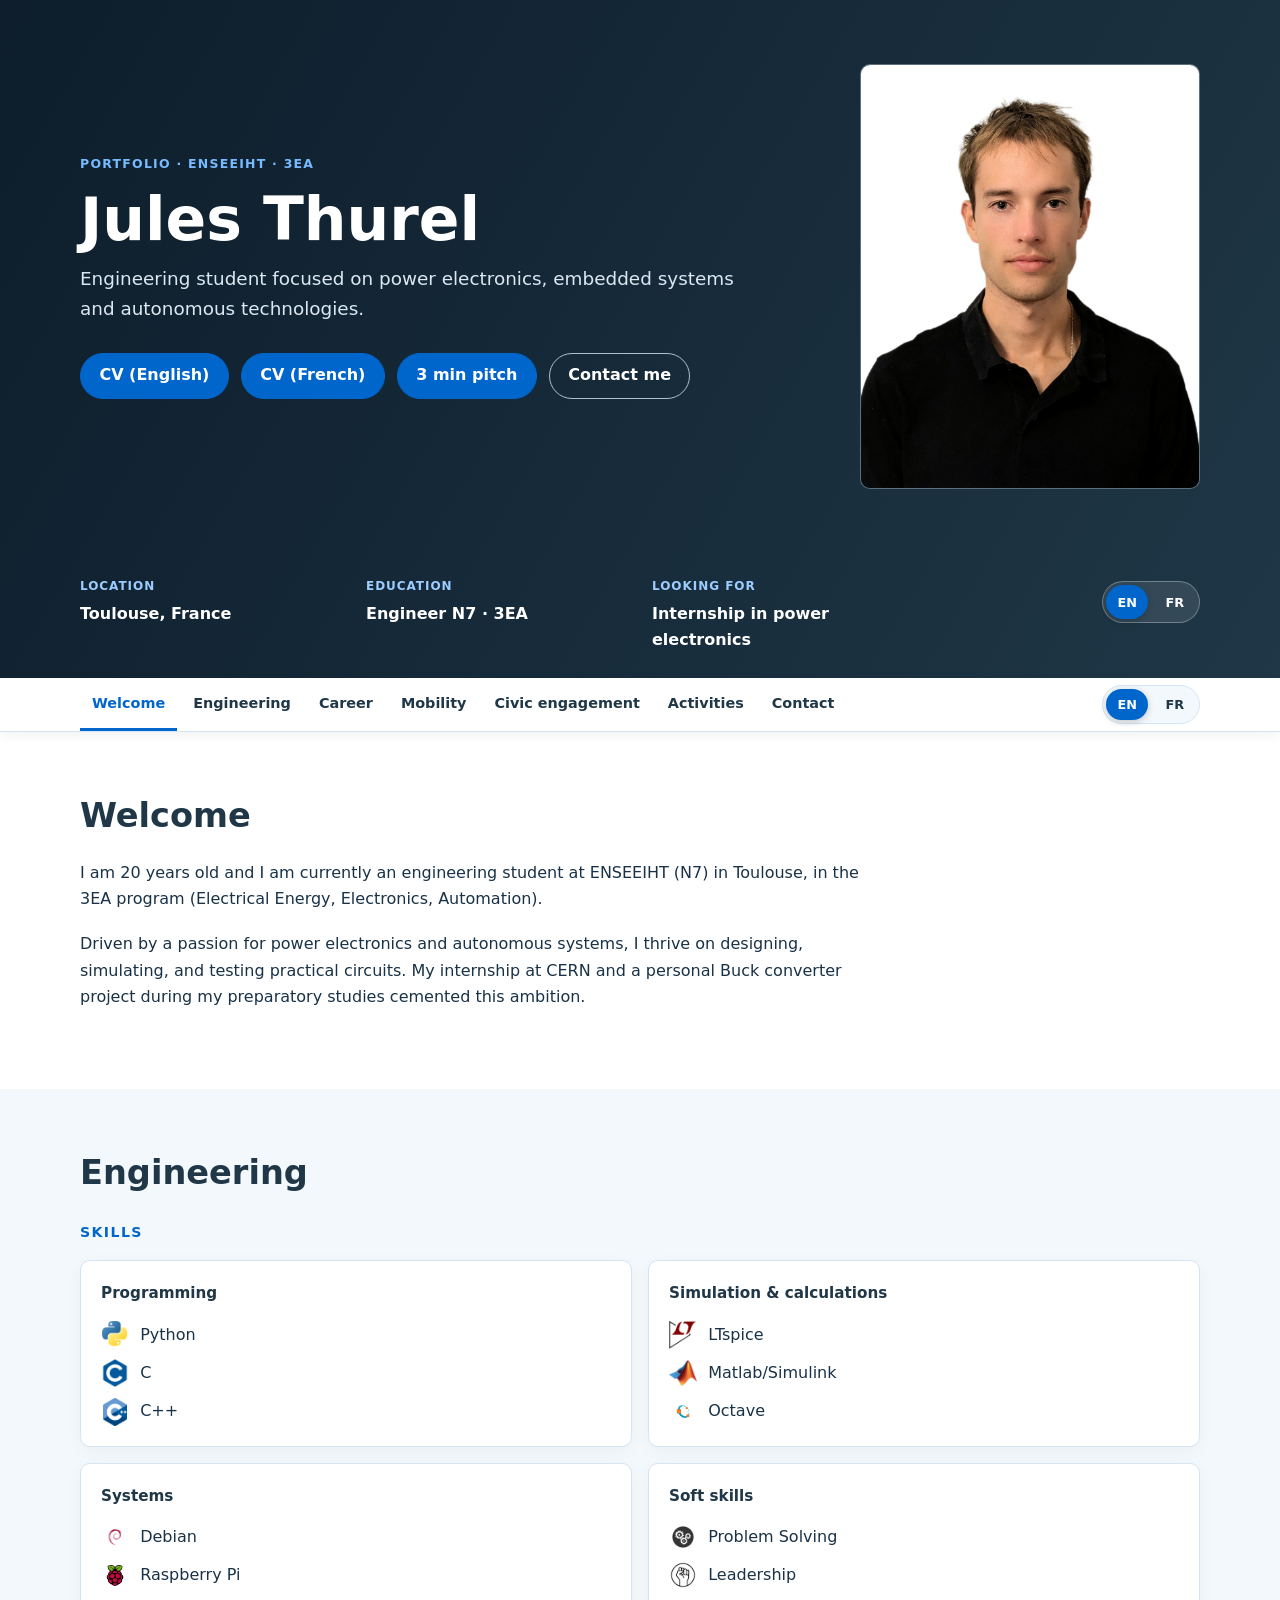
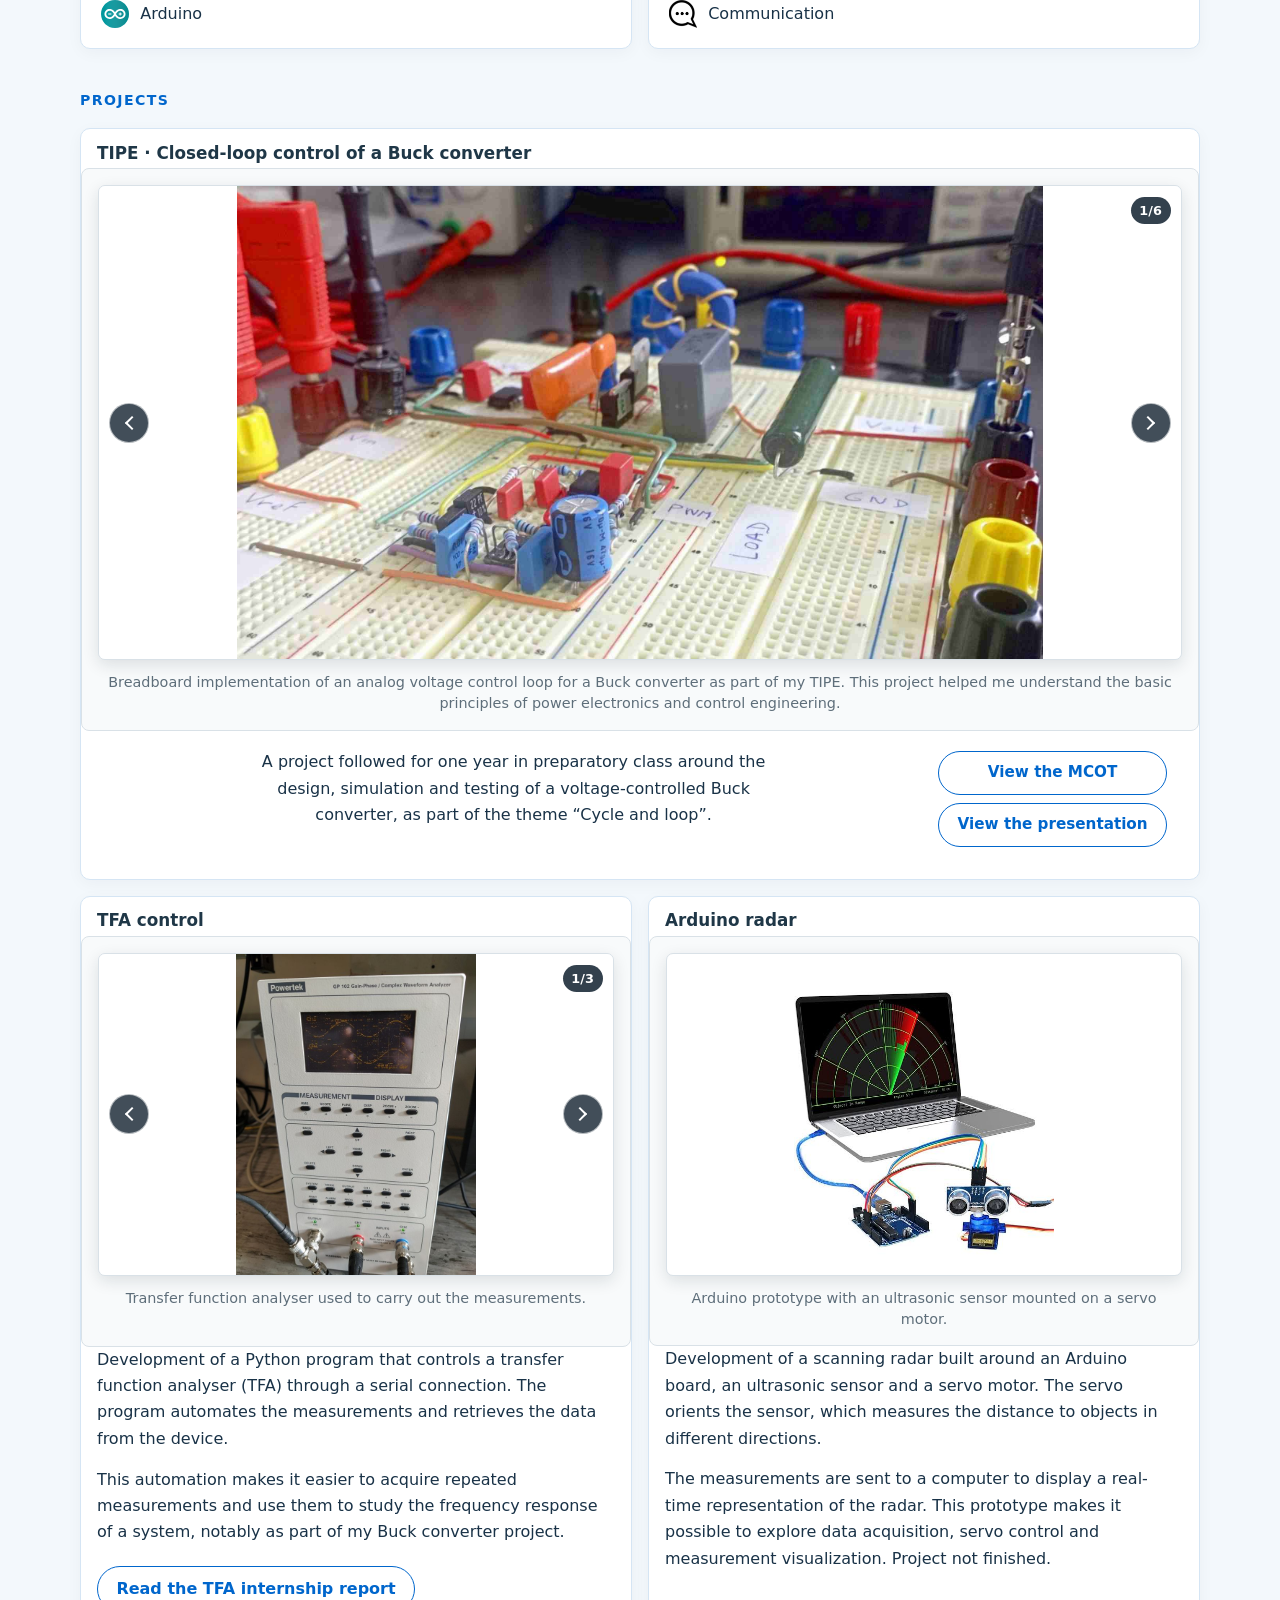
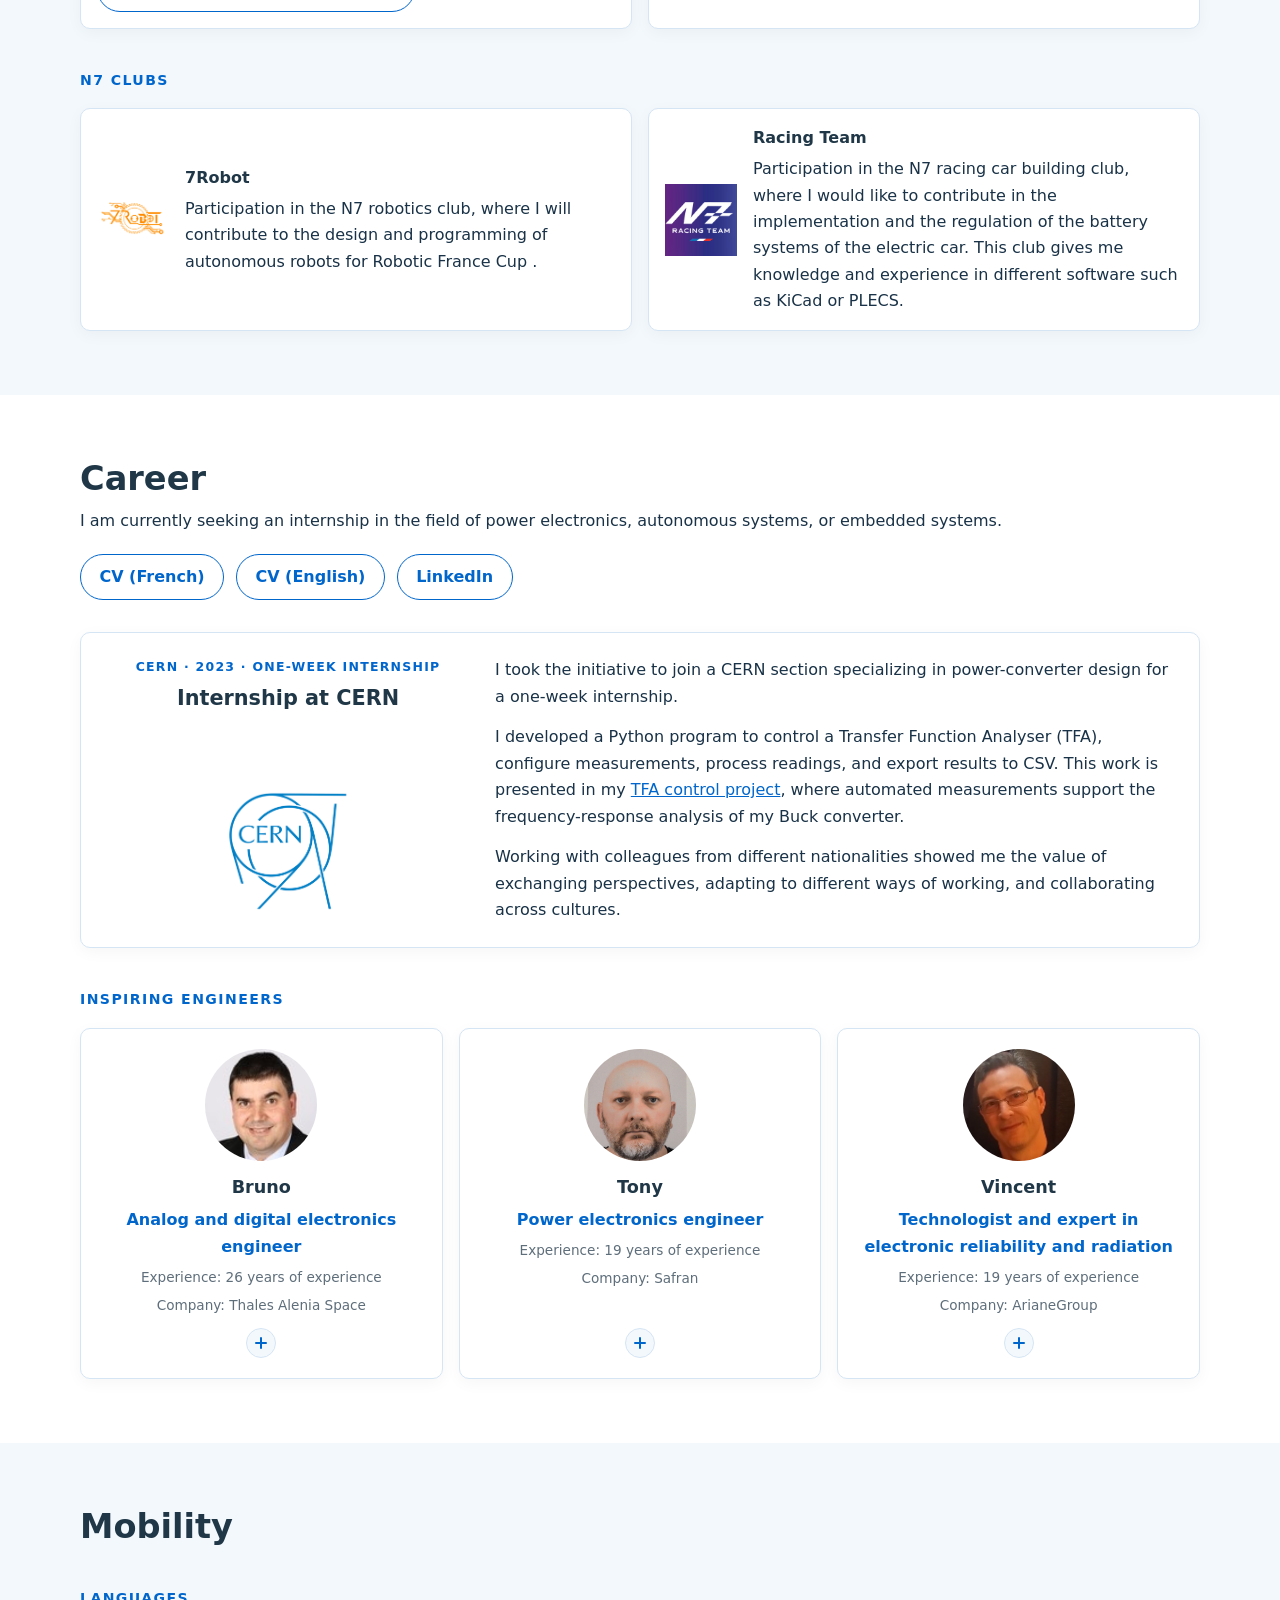
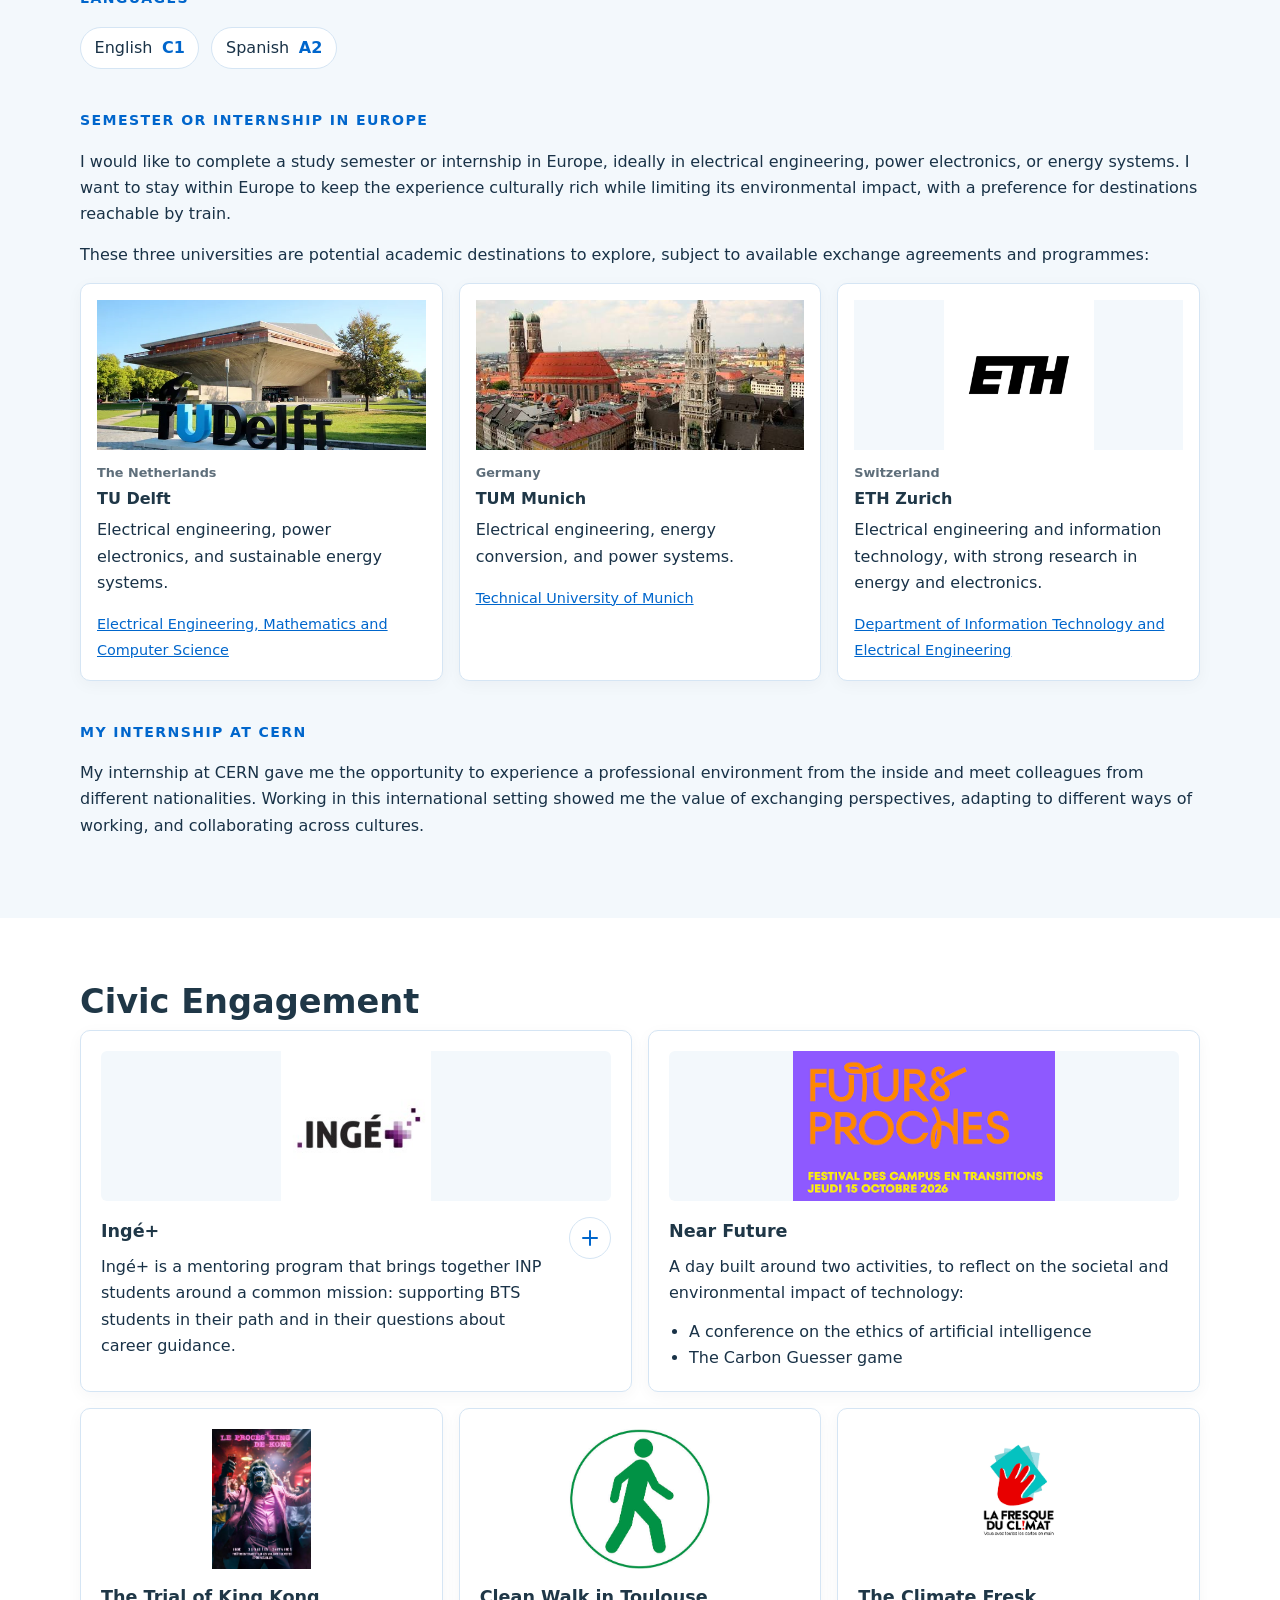
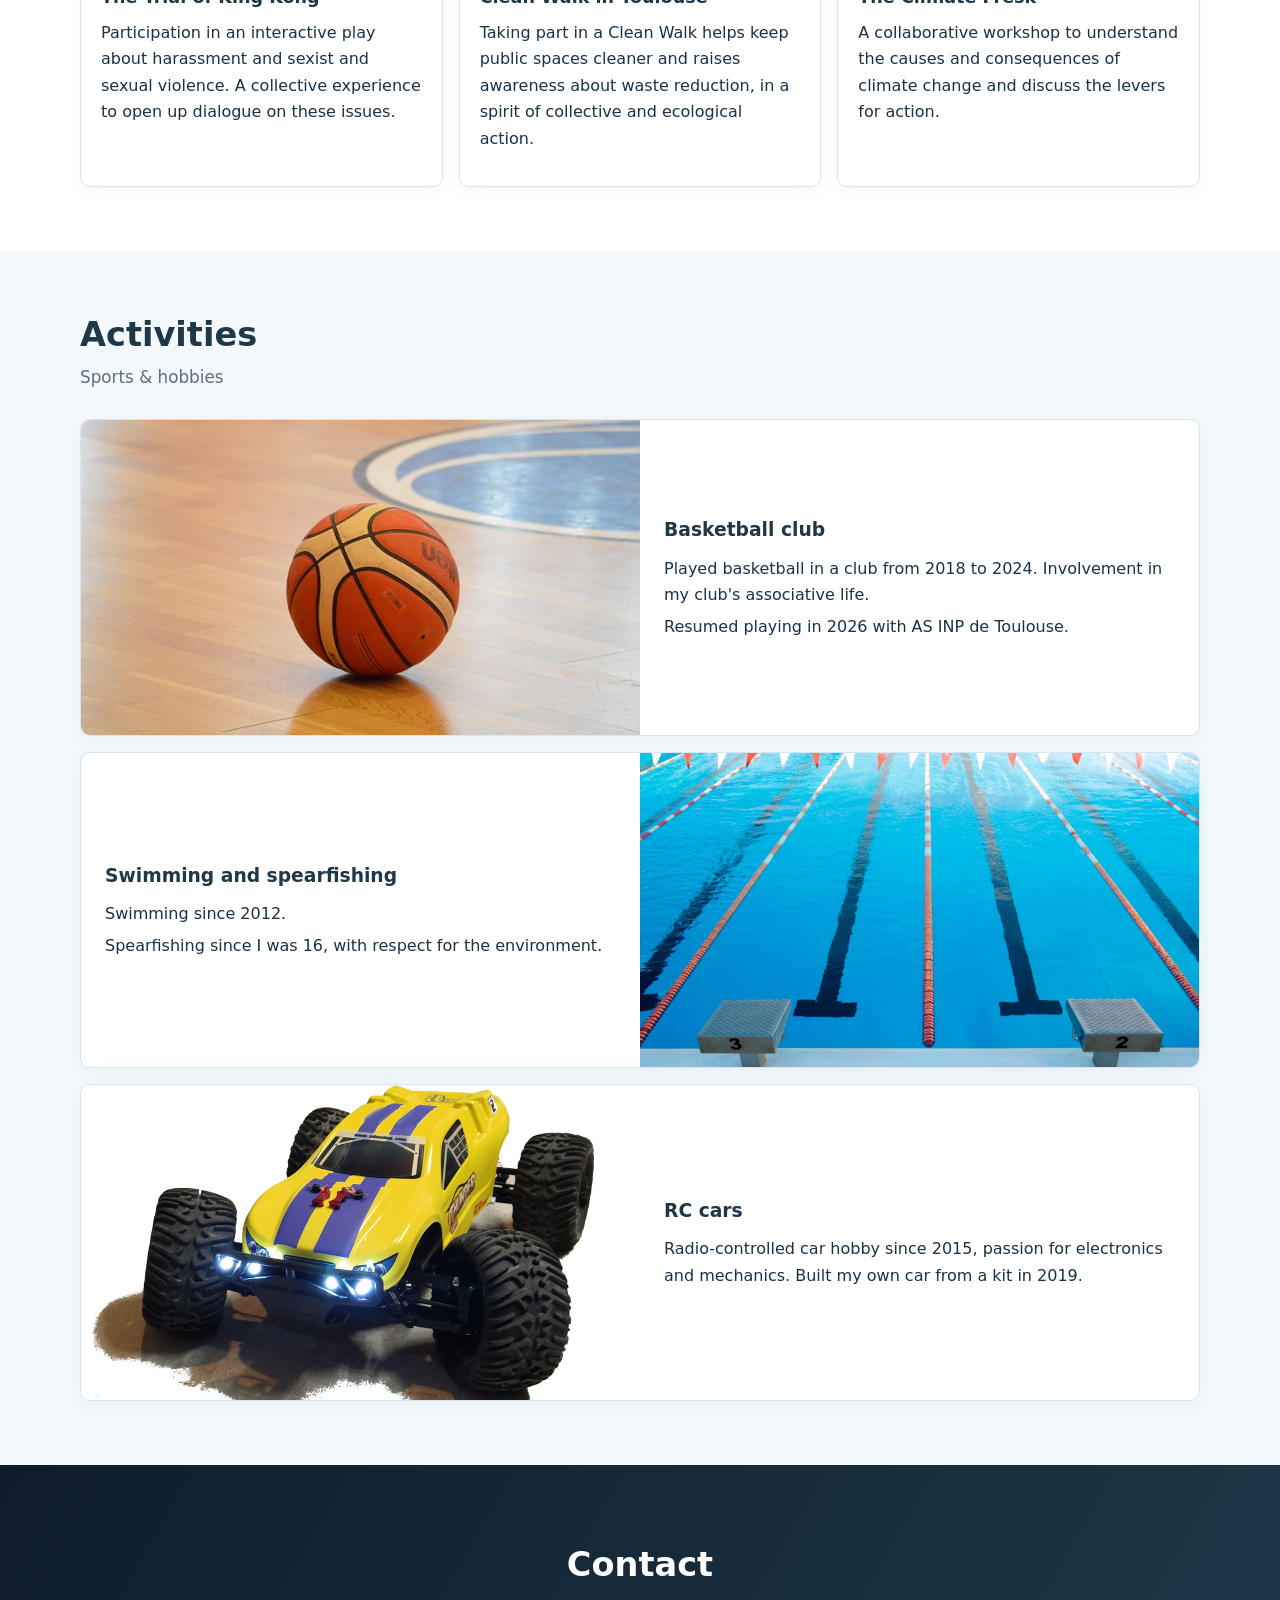
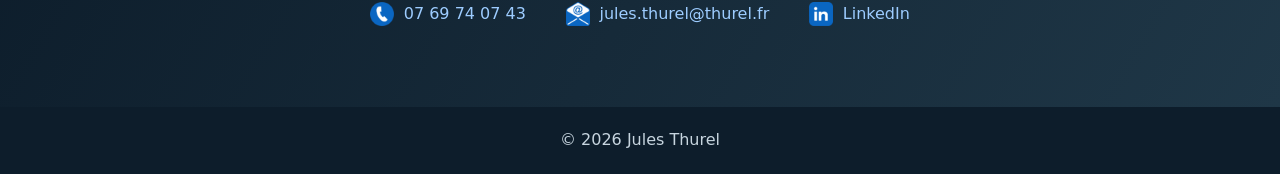
==== commit a460264c: "shape and en/fr  upgrade2" ====
--- a/index.html
+++ b/index.html
@@ -10,15 +10,16 @@
     <div class="hero-shell">
     <header class="hero">
         <div class="hero-portrait">
-            <img src="photo_acceui.jpg" alt="Portrait of Jules Thurel">
+            <img src="photo_jules_fond_blanc.jpg" alt="Portrait of Jules Thurel">
         </div>
         <div class="hero-copy">
             <p class="hero-eyebrow">Portfolio · ENSEEIHT · 3EA</p>
             <h1>Jules Thurel</h1>
             <p class="hero-focus" data-i18n="h_focus">Engineering student focused on power electronics, embedded systems and autonomous technologies.</p>
             <div class="hero-actions">
-                <a class="profile-button" href="./cv-jules-thurel_Vfinal_anglais.pdf" download data-i18n="cv_en">CV (English)</a>
-                <a class="profile-button" href="./cv-jules-thurel_V6.pdf" download data-i18n="cv_fr">CV (French)</a>
+                <a class="profile-button" href="./CV_Jules_Thurel_QRcode_anglais-3.pdf" download="CV-Jules-Thurel-EN.pdf" data-i18n="cv_en">CV (English)</a>
+                <a class="profile-button" href="./CV_Jules_Thurel_QRcode_francais-3.pdf" download="CV-Jules-Thurel-FR.pdf" data-i18n="cv_fr">CV (French)</a>
+                <a class="profile-button" href="#" data-i18n="pitch_btn">3 min pitch</a>
                 <a class="profile-button profile-button-secondary" href="#contact" data-i18n="contact_me">Contact me</a>
             </div>
         </div>
@@ -33,6 +34,7 @@
     </div>
 
     <div class="section-tabs">
+        <div class="section-tabs-inner">
         <nav aria-label="Section navigation">
             <a href="#welcome" aria-current="location" data-i18n="n_welcome">Welcome</a>
             <a href="#engineering" data-i18n="n_eng">Engineering</a>
@@ -42,6 +44,8 @@
             <a href="#activities" data-i18n="n_act">Activities</a>
             <a href="#contact">Contact</a>
         </nav>
+        <span class="language-switch tabs-language-switch" role="group" aria-label="Select language"><button type="button" data-language-choice="en" aria-label="English" aria-pressed="true">EN</button><button type="button" data-language-choice="fr" aria-label="Français" aria-pressed="false">FR</button></span>
+        </div>
     </div>
 
     <main>
@@ -50,7 +54,6 @@
             <div class="welcome-copy">
                 <p data-i18n="w1">I am 20 years old and I am currently an engineering student at ENSEEIHT (N7) in Toulouse, in the 3EA program (Electrical Energy, Electronics, Automation).</p>
                 <p data-i18n="w2">Driven by a passion for power electronics and autonomous systems, I thrive on designing, simulating, and testing practical circuits. My internship at CERN and a personal Buck converter project during my preparatory studies cemented this ambition.</p>
-                <p data-i18n="w3">I apply my method and my rigor in every field related to electronic design.</p>
             </div>
         </section>
 
@@ -87,24 +90,28 @@
             <div class="projects-container">
                 <article class="project-card">
                     <div class="project-card-heading">
-                        <h4 data-i18n="tipe_t">TIPE · Buck converter</h4>
+                        <h4 data-i18n="tipe_t">TIPE · Closed-loop control of a Buck converter</h4>
                     </div>
                     <div class="project-card-preview">
                         <div class="project-card-image-stage">
                             <div class="slider project-image-slider" data-buck-carousel role="region" aria-label="Images du projet TIPE">
                                 <figure><img data-buck-image src="photo tipe/angle_breadboard.png" alt="Buck converter built on a breadboard"></figure>
                                 <output class="slide-counter" data-buck-counter aria-live="polite" aria-label="Image 1 sur 6">1/6</output>
-                                <button class="carousel-control previous" type="button" data-buck-previous aria-label="Image précédente">&lsaquo;</button>
-                                <button class="carousel-control next" type="button" data-buck-next aria-label="Image suivante">&rsaquo;</button>
+                                <button class="carousel-control previous" type="button" data-buck-previous aria-label="Image précédente"></button>
+                                <button class="carousel-control next" type="button" data-buck-next aria-label="Image suivante"></button>
                             </div>
                         </div>
                         <p class="project-image-caption" data-buck-caption>Breadboard implementation of an analog voltage control loop for a Buck converter.</p>
                     </div>
                     <div class="project-card-details" id="tipe-project-details">
-                        <p data-i18n="tipe_d">A project followed for one year in preparatory class around the design, simulation and testing of a controlled Buck converter, as part of the theme “Cycle and loop”.</p>
-                        <div class="project-document-links">
+                        <div class="project-card-details project-details-split">
+                            <div class="project-details-text">
+                            <p data-i18n="tipe_d">A project followed for one year in preparatory class around the design, simulation and testing of a voltage-controlled Buck converter, as part of the theme “Cycle and loop”.</p>
+                            </div>
+                        <div class="project-document-links project-document-links-stacked">
                             <a class="profile-button" href="./Mcot_30561_vfinal_dot_EN.pdf" data-href-en="./Mcot_30561_vfinal_dot_EN.pdf" data-href-fr="./Mcot_30561_vfinal_dot.pdf" target="_blank" rel="noopener noreferrer" data-i18n="btn_mcot">View the MCOT</a>
                             <a class="profile-button" href="./presentation_TIPE_portfolio.pdf" target="_blank" rel="noopener noreferrer" data-i18n="btn_pres">View the presentation</a>
+                        </div>
                         </div>
                     </div>
                 </article>
@@ -134,8 +141,8 @@
                             <div class="slider project-image-slider" data-tfa-carousel role="region" aria-label="Images du projet TFA">
                                 <figure><img data-tfa-image src="./TFA/photo_TFA.jpg" alt="Transfer function analyser used for the measurements"></figure>
                                 <output class="slide-counter" data-tfa-counter aria-live="polite" aria-label="Image 1 sur 3">1/3</output>
-                                <button class="carousel-control previous" type="button" data-tfa-previous aria-label="Image précédente">&lsaquo;</button>
-                                <button class="carousel-control next" type="button" data-tfa-next aria-label="Image suivante">&rsaquo;</button>
+                                <button class="carousel-control previous" type="button" data-tfa-previous aria-label="Image précédente"></button>
+                                <button class="carousel-control next" type="button" data-tfa-next aria-label="Image suivante"></button>
                             </div>
                         </div>
                         <p class="project-image-caption" data-tfa-caption>Transfer function analyser used to carry out the measurements.</p>
@@ -155,14 +162,14 @@
                     <img src="./logo/7robot_logo.png" alt="Logo 7Robot">
                     <div>
                         <h4>7Robot</h4>
-                        <p data-i18n="club1">Participation in the N7 robotics club, where I contributed to the design and programming of autonomous robots for competitions.</p>
+                        <p data-i18n="club1">Participation in the N7 robotics club, where I will contribute to the design and programming of autonomous robots for Robotic France Cup .</p>
                     </div>
                 </article>
                 <article class="club-card">
                     <img src="./logo/racingteam_logo.jpeg" alt="Logo N7 Racing Team">
                     <div>
                         <h4>Racing Team</h4>
-                        <p data-i18n="club2">Participation in the N7 racing car building club, where I would like to contribute in the implementation and the regulation of the battery systems of the electric car. This clubs brings me the knowledge and experience in different software such as Kicad or Plecs</p>
+                        <p data-i18n="club2">Participation in the N7 racing car building club, where I would like to contribute in the implementation and the regulation of the battery systems of the electric car. This club gives me knowledge and experience in different software such as KiCad or PLECS.</p>
                     </div>
                 </article>
             </div>
@@ -175,8 +182,8 @@
                 I am currently seeking an internship in the field of power electronics, autonomous systems, or embedded systems.
             </p>
             <div class="profile-links">
-                <a class="profile-button" href="./cv-jules-thurel_V6.pdf" download data-i18n="cv_fr">CV (French)</a>
-                <a class="profile-button" href="./cv-jules-thurel_Vfinal_anglais.pdf" download data-i18n="cv_en">CV (English)</a>
+                <a class="profile-button" href="./CV_Jules_Thurel_QRcode_francais-3.pdf" download="CV-Jules-Thurel-FR.pdf" data-i18n="cv_fr">CV (French)</a>
+                <a class="profile-button" href="./CV_Jules_Thurel_QRcode_anglais-3.pdf" download="CV-Jules-Thurel-EN.pdf" data-i18n="cv_en">CV (English)</a>
                 <a class="profile-button" href="https://www.linkedin.com/in/jules-thurel-329495418/" target="_blank" rel="noopener noreferrer">LinkedIn</a>
             </div>
             <article class="internship-card">
@@ -200,21 +207,21 @@
                             <span class="profile-card-name">Bruno</span>
                             <span class="profile-card-role" data-i18n="role_bruno">Analog and digital electronics engineer</span>
                             <span class="profile-card-meta" data-i18n="exp26">Experience: 26 years of experience</span>
-                            <span class="profile-card-meta" data-i18n="co_bruno">Company: Thalès Alenia Space</span>
+                            <span class="profile-card-meta" data-i18n="co_bruno">Company: Thales Alenia Space</span>
                         </span>
-                        <span class="profile-open-icon" aria-hidden="true">+</span>
+                        <span class="profile-open-icon" aria-hidden="true"></span>
                     </button>
                 </article>
                 <article class="profile-card">
                     <button class="profile-card-trigger" type="button" data-profile-trigger="tony" aria-expanded="false" aria-controls="profile-detail-panel">
                         <img class="profile-card-photo" src="./logo/cropped_avatar_tony.jpg" alt="Portrait of Tony Fourmont">
                         <span class="profile-card-copy">
-                            <span class="profile-card-name">Tony Fourmont</span>
+                            <span class="profile-card-name">Tony</span>
                             <span class="profile-card-role" data-i18n="role_tony">Power electronics engineer</span>
                             <span class="profile-card-meta" data-i18n="exp19">Experience: 19 years of experience</span>
                             <span class="profile-card-meta" data-i18n="co_tony">Company: Safran</span>
                         </span>
-                        <span class="profile-open-icon" aria-hidden="true">+</span>
+                        <span class="profile-open-icon" aria-hidden="true"></span>
                     </button>
                 </article>
                 <article class="profile-card">
@@ -226,14 +233,14 @@
                             <span class="profile-card-meta" data-i18n="exp19">Experience: 19 years of experience</span>
                             <span class="profile-card-meta" data-i18n="co_vincent">Company: ArianeGroup</span>
                         </span>
-                        <span class="profile-open-icon" aria-hidden="true">+</span>
+                        <span class="profile-open-icon" aria-hidden="true"></span>
                     </button>
                 </article>
             </div>
             <aside class="project-card-details profile-detail-panel" id="profile-detail-panel" role="region" aria-labelledby="profile-detail-title" hidden>
                 <div class="project-card-detail-header">
                     <h3 class="project-card-detail-title" id="profile-detail-title"></h3>
-                    <button class="project-card-close" type="button" aria-label="Close profile details">&times;</button>
+                    <button class="project-card-close" type="button" aria-label="Close profile details"></button>
                 </div>
                 <p class="profile-detail-role" id="profile-detail-role"></p>
                 <dl class="profile-detail-meta">
@@ -302,12 +309,23 @@
                     <img src="./logo/ingep_logo.jpeg" alt="Logo Ingé+">
                     <div class="civic-feature-copy">
                         <h3>Ingé+</h3>
-                        <p data-i18n="inge_p1">Ingé+ is a mentoring program that this year brings together 20 INP students around a common mission: supporting BTS students in their path and in their questions about career guidance.</p>
+                        <p data-i18n="inge_p1">Ingé+ is a mentoring program that brings together INP students around a common mission: supporting BTS students in their path and in their questions about career guidance.</p>
                         <div class="civic-feature-details" id="inge-plus-details" hidden>
-                            <p data-i18n="inge_p2">Specifically, each mentor talks with their mentees about once a month, remotely (WhatsApp group, video calls) or in person for the BTS students based in Toulouse, to get to know each other and share advice on subjects, engineering, study paths and companies. The strength of the program is its spirit of mutual support: everyone gives according to their availability, without needing to be an expert, because the essential thing is to be present and to listen. As a mentor, I see in INP+ a concrete form of civic engagement: giving my time, reassuring and guiding those who hesitate, and passing on the desire to continue their studies, in a spirit of solidarity and sharing between students.</p>
+                            <p data-i18n="inge_p2">Specifically, each mentor talks with their mentees about once a month, remotely (WhatsApp group, video calls) or in person for the BTS students based in Toulouse, to get to know each other and share advice on subjects, engineering, study paths and companies. The strength of the program is its spirit of mutual support: everyone gives according to their availability, without needing to be an expert, because the essential thing is to be present and to listen. As a mentor, I see in Ingé+ a concrete form of civic engagement: giving my time, reassuring and guiding those who hesitate, and passing on the desire to continue their studies, in a spirit of solidarity and sharing between students.</p>
                         </div>
                     </div>
-                    <button class="civic-expand" type="button" data-civic-expand aria-expanded="false" aria-controls="inge-plus-details" aria-label="Show the full description of Ingé+">+</button>
+                    <button class="civic-expand" type="button" data-civic-expand aria-expanded="false" aria-controls="inge-plus-details" aria-label="Show the full description of Ingé+"></button>
+                </article>
+                <article class="civic-card civic-feature civic-event">
+                    <img src="./logo/futur_proche_logo.png" alt="Logo Futur Proche">
+                    <div class="civic-feature-copy">
+                        <h3 data-i18n="ev_h">Near Future</h3>
+                        <p data-i18n="ev_p">A day built around two activities, to reflect on the societal and environmental impact of technology:</p>
+                        <ul class="civic-event-list">
+                            <li data-i18n="ev_l1">A conference on the ethics of artificial intelligence</li>
+                            <li data-i18n="ev_l2">The Carbon Guesser game</li>
+                        </ul>
+                    </div>
                 </article>
                 <article class="civic-card">
                     <img src="./logo/proces_kk_logo.jpeg" alt="Visual of The Trial of King Kong">
@@ -329,7 +347,7 @@
 
         <section id="activities">
             <h2 data-i18n="n_act">Activities</h2>
-            <p class="section-subtitle" data-i18n="act_sub">Sports &amp; activities</p>
+            <p class="section-subtitle" data-i18n="act_sub">Sports &amp; hobbies</p>
             <div class="activities-list">
                 <article class="activity-item">
                     <div class="activity-gallery activity-gallery-static">
@@ -366,15 +384,26 @@
         <section id="contact" class="contact-section">
             <h2>Contact</h2>
             <div class="contact-links">
-                <p><strong data-i18n="ct_phone">Telephone:</strong> <a href="tel:+33769740743">07 69 74 07 43</a></p>
-                <p><strong>e-mail:</strong> <a href="mailto:jules.thurel@thurel.fr">jules.thurel@thurel.fr</a></p>
-                <p><a href="https://www.linkedin.com/in/jules-thurel-329495418/" target="_blank" rel="noopener noreferrer">LinkedIn</a></p>
-            </div>
+            <a class="contact-item" href="tel:+33769740743">
+            <img class="contact-icon" src="./logo/tel_logo.png" alt="">
+            <span class="visually-hidden" data-i18n="ct_phone">Telephone:</span>
+            <span>07 69 74 07 43</span>
+        </a>
+            <a class="contact-item" href="mailto:jules.thurel@thurel.fr">
+            <img class="contact-icon" src="./logo/email_logo.png" alt="">
+            <span class="visually-hidden" data-i18n="ct_email">e-mail:</span>
+            <span>jules.thurel@thurel.fr</span>
+        </a>
+            <a class="contact-item" href="https://www.linkedin.com/in/jules-thurel-329495418/" target="_blank" rel="noopener noreferrer">
+            <img class="contact-icon" src="./logo/linkedin_logo.png" alt="">
+            <span>LinkedIn</span>
+            </a>
+        </div>
         </section>
     </main>
 
     <footer>
-        <p>© 2026 Jules Thurel · <a href="mailto:jules.thurel@thurel.fr">jules.thurel@thurel.fr</a></p>
+        <p>© 2026 Jules Thurel </p>
     </footer>
 
     <script>
@@ -391,21 +420,20 @@
             n_civic: `Engagement citoyen`, n_act: `Activités`,
             w1: `J'ai 20 ans et je suis actuellement étudiant ingénieur à l'ENSEEIHT (N7) à Toulouse, dans la filière 3EA (Énergie Électrique, Électronique, Automatique).`,
             w2: `Animé par une passion pour l'électronique de puissance et les systèmes autonomes, j'aime concevoir, simuler et tester des circuits concrets. Mon stage au CERN et un projet personnel de convertisseur Buck pendant mes études en classe préparatoire ont renforcé cette ambition.`,
-            w3: `J'applique ma méthode et ma rigueur dans tous les domaines liés à la conception électronique.`,
             sk: `Compétences`, sk_prog: `Programmation`, sk_sim: `Simulation &amp; calculs`, sk_sys: `Systèmes`,
             sk_soft: `Compétences transversales`, sk_ps: `Résolution de problèmes`,
-            pr: `Projets`, tipe_t: `TIPE · Convertisseur Buck`,
-            tipe_d: `Projet suivi pendant une année en classe préparatoire autour de la conception, de la simulation et des essais d’un convertisseur Buck asservi, dans le cadre du thème « Cycle et boucle ».`,
+            pr: `Projets`, tipe_t: `TIPE · Asservissement d'un convertisseur Buck`,
+            tipe_d: `Projet suivi pendant une année en classe préparatoire autour de la conception, de la simulation et des essais d’un convertisseur Buck asservi analogiquement en tension, dans le cadre du thème « Cycle et boucle ».`,
             btn_mcot: `Consulter le MCOT`, btn_pres: `Voir la présentation`,
             ard_cap: `Prototype Arduino avec capteur ultrasonore monté sur servomoteur.`,
             ard_p1: `Développement d'un radar à balayage autour d'une carte Arduino, d'un capteur ultrasonore et d'un servomoteur. Le servo oriente le capteur, qui relève la distance des objets dans différentes directions.`,
-            ard_p2: `Les mesures sont transmises à un ordinateur pour afficher une représentation du radar en temps réel. Ce prototype permet d'explorer l'acquisition de données, le pilotage d'un servo et la visualisation des mesures. Projet non terminé.`,
+            ard_p2: `Les mesures sont transmises à un ordinateur pour afficher une représentation du radar en temps réel. Ce prototype permet d'explorer l'acquisition de données, le pilotage d'un servo et la visualisation des mesures. Projet en cours.`,
             tfa_p1: `Développement d'un programme Python qui pilote un analyseur de fonction de transfert (TFA) par liaison série. Le programme automatise les mesures et récupère les données de l'appareil.`,
             tfa_p2: `Cette automatisation facilite l'acquisition de mesures répétées et leur exploitation pour étudier la réponse fréquentielle d'un système, notamment dans le cadre de mon projet de convertisseur Buck.`,
             btn_tfa: `Consulter le rapport de stage TFA`,
             clubs_h: `Clubs de l'N7`,
-            club1: `Participation au club de robotique de l'N7, où j'ai contribué à la conception et à la programmation de robots autonomes pour des compétitions.`,
-            club2: `Participation au club de construction de voiture de course de l'N7, où j'aimerais contribuer à la mise en œuvre et à la régulation des systèmes de batteries de la voiture électrique. Ce club m'apporte des connaissances et de l'expérience sur différents logiciels tels que Kicad ou Plecs`,
+            club1: `Participation au club de robotique de l'N7, où je vais contribuer à la conception et à la programmation de robots autonomes pour la Coupe de France de Robotique.`,
+            club2: `Participation au club de construction de voiture de course de l'N7, où j'aimerais contribuer à la mise en œuvre et à la régulation des systèmes de batteries de la voiture électrique. Ce club m'apporte des connaissances et de l'expérience sur différents logiciels tels que KiCad ou PLECS.`,
             car_p: `Je recherche actuellement un stage dans le domaine de l'électronique de puissance, des systèmes autonomes ou des systèmes embarqués.`,
             intern_label: `CERN · 2023 · Stage d'une semaine`, intern_h: `Stage au CERN`,
             intern_p1: `J'ai pris l'initiative de rejoindre une section du CERN spécialisée dans la conception de convertisseurs de puissance pour un stage d'une semaine.`,
@@ -415,7 +443,7 @@
             role_bruno: `Ingénieur en électronique analogique et numérique`, role_tony: `Ingénieur en électronique de puissance`,
             role_vincent: `Technologue et expert en fiabilité électronique et radiations`,
             exp26: `Expérience : 26 ans d'expérience`, exp19: `Expérience : 19 ans d'expérience`,
-            co_bruno: `Entreprise : Thalès Alenia Space`, co_tony: `Entreprise : Safran`, co_vincent: `Entreprise : ArianeGroup`,
+            co_bruno: `Entreprise : Thales Alenia Space`, co_tony: `Entreprise : Safran`, co_vincent: `Entreprise : ArianeGroup`,
             p_exp: `Expérience`, p_co: `Entreprise`,
             mob_lang_h: `Langues`, lang_en: `Anglais`, lang_es: `Espagnol`,
             mob_plan_h: `Semestre ou stage en Europe`,
@@ -427,23 +455,28 @@
             u3: `Génie électrique et technologies de l'information, avec une forte recherche en énergie et en électronique.`,
             cern_h: `Mon stage au CERN`,
             cern_p: `Mon stage au CERN m'a permis de découvrir un environnement professionnel de l'intérieur et de rencontrer des collègues de nationalités différentes. Travailler dans ce cadre international m'a montré la valeur de l'échange de points de vue, de l'adaptation à différentes façons de travailler et de la collaboration entre cultures.`,
-            inge_p1: `Ingé+ est un programme de parrainage qui réunit cette année 20 étudiants de l'INP autour d'une même mission : accompagner des étudiants de BTS dans leur parcours et leurs questionnements sur l'orientation.`,
-            inge_p2: `Concrètement, chaque parrain ou marraine échange environ une fois par mois avec ses filleuls, à distance (groupe WhatsApp, visios) ou en présentiel pour les BTS toulousains, pour faire connaissance, partager des conseils sur les matières, l'ingénierie, les filières et les entreprises. Ce qui fait la force du programme, c'est son esprit d'entraide : chacun donne selon ses disponibilités, sans avoir besoin d'être un expert, car l'essentiel est d'être présent et à l'écoute. En tant que parrain, je vois dans INP+ un engagement citoyen concret : donner de mon temps, rassurer et orienter ceux qui hésitent, et transmettre l'envie de poursuivre ses études, dans une logique de solidarité et de partage entre étudiants.`,
+            inge_p1: `Ingé+ est un programme de parrainage qui réunit des étudiants de l'INP autour d'une même mission : accompagner des étudiants de BTS dans leur parcours et leurs questionnements sur l'orientation.`,
+            inge_p2: `Concrètement, chaque parrain ou marraine échange environ une fois par mois avec ses filleuls, à distance (groupe WhatsApp, visios) ou en présentiel pour les BTS toulousains, pour faire connaissance, partager des conseils sur les matières, l'ingénierie, les filières et les entreprises. Ce qui fait la force du programme, c'est son esprit d'entraide : chacun donne selon ses disponibilités, sans avoir besoin d'être un expert, car l'essentiel est d'être présent et à l'écoute. En tant que parrain, je vois dans Ingé+ un engagement citoyen concret : donner de mon temps, rassurer et orienter ceux qui hésitent, et transmettre l'envie de poursuivre ses études, dans une logique de solidarité et de partage entre étudiants.`,
+            ev_tag: `À venir`, ev_date: `[Date à ajouter]`,
+            ev_h: `Futur proche`,
+            ev_p: `Une journée construite autour de deux activités, pour réfléchir à l'impact sociétal et environnemental des technologies :`,
+            ev_l1: `Une conférence sur l'éthique de l'intelligence artificielle`,
+            ev_l2: `Le jeu Carbon Guesser`,
             kk_h: `Le Procès de King Kong`,
             kk_p: `Participation à une pièce de théâtre interactive autour du harcèlement et des violences sexistes et sexuelles. Une expérience collective pour ouvrir le dialogue sur ces enjeux.`,
             cw_h: `Clean Walk à Toulouse`,
             cw_p: `Participer à une Clean Walk contribue à garder les espaces publics plus propres et à sensibiliser à la réduction des déchets, dans un esprit d’action collective et écologique.`,
             cf_h: `La Fresque du Climat`,
             cf_p: `Atelier collaboratif pour comprendre les causes et les conséquences du changement climatique et échanger autour des leviers d’action.`,
-            act_sub: `Sports &amp; activités`,
-            a1_h: `Club de basketball`,
-            a1_p1: `Pratique du basket-ball en club de 2018-2024. Implication dans la vie associative de mon club.`,
-            a1_p2: `Reprise de l'activité depuis 2026 avec l'AS INP de Toulouse.`,
+            act_sub: `Sports &amp; centres d'intérêt`,
+            a1_h: `Basketball en club`,
+            a1_p1: `Pratique du basket-ball en club de 2018 à 2024, avec une implication dans la vie associative de mon club.`,
+            a1_p2: `Reprise de l'activité en 2026 avec l'AS INP de Toulouse.`,
             a2_h: `Natation et chasse sous-marine`,
             a2_p1: `Pratique de la natation depuis 2012.`,
-            a2_p2: `Pratique de la chasse sous-marine depuis mes 16 ans, respect de l'environnement.`,
+            a2_p2: `Pratique de la chasse sous-marine depuis mes 16 ans, dans le respect de l'environnement.`,
             a3_h: `Voitures RC`,
-            a3_p: `Pratique de la voiture radiocommandée depuis 2015, passion pour l'électronique et la mécanique. Montage de ma propre voiture avec kit en 2019.`,
+            a3_p: `Pratique de la voiture radiocommandée depuis 2015, par passion pour l'électronique et la mécanique. Montage de ma propre voiture à partir d'un kit en 2019.`,
             ct_phone: `Téléphone :`
         };
 
@@ -551,6 +584,9 @@
                 }
             }
         ];
+
+        
+
         const tfaCarousel = document.querySelector("[data-tfa-carousel]");
         const tfaImage = tfaCarousel.querySelector("[data-tfa-image]");
         const tfaCaption = document.querySelector("[data-tfa-caption]");
@@ -632,15 +668,29 @@
             });
         };
 
-        const navigationObserver = new IntersectionObserver((entries) => {
-            const visibleSections = entries
-                .filter((entry) => entry.isIntersecting)
-                .sort((first, second) => second.intersectionRatio - first.intersectionRatio);
-            if (visibleSections.length) setActiveNavigation(visibleSections[0].target);
-        }, { rootMargin: "-20% 0px -68% 0px", threshold: [0, 0.25, 0.5] });
-
-        navigationSections.forEach((section) => navigationObserver.observe(section));
-        setActiveNavigation(navigationSections[0]);
+        const sectionTabs = document.querySelector(".section-tabs");
+        let navigationTicking = false;
+        const updateNavigation = () => {
+            navigationTicking = false;
+            const line = window.innerHeight * 0.3;
+            let current = navigationSections[0];
+            navigationSections.forEach((section) => {
+                if (section.getBoundingClientRect().top <= line) current = section;
+            });
+            if (window.innerHeight + window.scrollY >= document.documentElement.scrollHeight - 2) {
+                current = navigationSections[navigationSections.length - 1];
+            }
+            setActiveNavigation(current);
+            sectionTabs.classList.toggle("is-stuck", sectionTabs.getBoundingClientRect().top <= 0);
+        };
+        const requestNavigationUpdate = () => {
+            if (navigationTicking) return;
+            navigationTicking = true;
+            requestAnimationFrame(updateNavigation);
+        };
+        window.addEventListener("scroll", requestNavigationUpdate, { passive: true });
+        window.addEventListener("resize", requestNavigationUpdate);
+        updateNavigation();
 
         /* ---------- Ingénieurs inspirants ---------- */
         const profileTriggers = Array.from(document.querySelectorAll("[data-profile-trigger]"));
@@ -654,19 +704,15 @@
         const profileDetails = {
             bruno: {
                 name: "Bruno Crousevial",
-                company: "Thalès Alenia Space",
+                company: "Thales Alenia Space",
                 role: { en: "Analog and digital electronics engineer", fr: "Ingénieur en électronique analogique et numérique" },
                 experience: { en: "26 years of experience", fr: "26 ans d'expérience" },
                 paragraphs: {
                     en: [
-                        "His skills cover the full V-cycle development of a product: he designs electronic boards, interfaces with digital teams (firmware and software), and designs digital circuits on FPGA. This end-to-end command of the development cycle means he can follow a product from the first specifications through to validation, coordinating with the different technical teams involved along the way.",
-                        "In small companies, he learned to be versatile and hands-on, covering the whole design chain, adapting quickly to varied projects, and taking on broad responsibilities. In a large group like Thales, he now works within structured, large-scale industrial programs, with rigorous processes and cross-functional teams.",
-                        "What I find interesting about his career path is precisely this combination: the agility and breadth acquired in SMEs, paired with the rigor and scale of a major group. It's the kind of profile that can both design a board down to the smallest detail and navigate the complex organization of a large industrial player — a real asset in electronics, where practical know-how and structured methodology matter equally. His career illustrates how experience in small structures and in a global group can complement each other rather than oppose each other."
+                        "He covers the full V-cycle of a product: electronic board design, interface with firmware and software teams, and FPGA design. Having worked in both SMEs and a large group like Thales, he combines versatility and agility with industrial rigor, which I find a real asset in electronics. My conversation with him gave me a better sense of an electronics engineer's work and let me compare his personal experience in large and small companies. In the SME where he worked for 16 years, he had a wider variety of tasks and more responsibility on his projects. It is this versatility in the engineering profession that appeals to me."
                     ],
                     fr: [
-                        "Ses compétences couvrent le développement complet d'un produit en cycle en V : il conçoit des cartes électroniques, assure l'interface avec les équipes numériques (firmware et logiciel) et conçoit des circuits numériques sur FPGA. Cette maîtrise de bout en bout du cycle de développement lui permet de suivre un produit depuis les premières spécifications jusqu'à la validation, en coordonnant les différentes équipes techniques impliquées tout au long du processus.",
-                        "Dans les petites entreprises, il a appris à être polyvalent et pragmatique, à couvrir toute la chaîne de conception, à s'adapter rapidement à des projets variés et à assumer de larges responsabilités. Dans un grand groupe comme Thales, il travaille désormais au sein de programmes industriels structurés et de grande envergure, avec des processus rigoureux et des équipes transverses.",
-                        "Ce que je trouve intéressant dans son parcours, c'est précisément cette combinaison : l'agilité et la polyvalence acquises en PME, associées à la rigueur et à l'échelle d'un grand groupe. C'est le genre de profil capable à la fois de concevoir une carte dans les moindres détails et de s'orienter dans l'organisation complexe d'un grand acteur industriel — un véritable atout en électronique, où le savoir-faire pratique et la méthodologie structurée comptent autant l'un que l'autre. Son parcours illustre comment l'expérience dans de petites structures et dans un groupe mondial peuvent se compléter plutôt que s'opposer."
+                        "Il maîtrise tout le cycle en V d’un produit : conception de cartes électroniques, interface avec les équipes firmware et logiciel, et conception FPGA. Passé par des PME puis par un grand groupe comme Thales, il allie polyvalence et rigueur industrielle, ce que je trouve être un vrai atout en électronique. Mon échange avec lui m’a permis de mieux me rendre compte du travail d’un ingénieur en électronique et de comparer ses expériences personnelles entre grandes et petites entreprises. En effet, dans la PME où il a travaillé pendant 16 ans, il avait des tâches plus variées et davantage de responsabilités sur ses projets. C’est cette polyvalence dans le métier d’ingénieur qui m’attire."
                     ]
                 }
             },
@@ -678,31 +724,29 @@
                 paragraphs: {
                     en: [
                         "He designs low- and medium-power converters for aeronautical applications. His work covers the full design chain, from defining power supply architectures and simulating converters (DC/DC, AC/DC) to PCB layout, prototyping, and technical documentation, as well as providing industrial support during series production.",
-                        "What I find fascinating about his job is that it sits at the crossroads of rigorous engineering and real-world applications: every converter he designs must meet strict client specifications and perform reliably in the demanding environment of aircraft. It's a field where precision, creative design, and hands-on prototyping come together. His background, from a Bac F3 in electrotechnics to a DESS in power electronics, reflects a genuine, long-standing passion for the discipline."
+                        "What I find fascinating about his job is that it sits at the crossroads of rigorous engineering and real-world applications: every converter he designs must meet strict client specifications and perform reliably in the demanding environment of aircraft. It's a field where precision, creative design, and hands-on prototyping come together. I particularly enjoyed discussing his work with him, since the work I did for my TIPE closely resembles the day-to-day tasks he has to carry out."
                     ],
                     fr: [
                         "Il conçoit des convertisseurs de faible et moyenne puissance pour des applications aéronautiques. Son travail couvre toute la chaîne de conception, de la définition des architectures d'alimentation et de la simulation des convertisseurs (DC/DC, AC/DC) jusqu'au routage de PCB, au prototypage et à la documentation technique, ainsi qu'au support industriel pendant la production en série.",
-                        "Ce que je trouve fascinant dans son métier, c'est qu'il se situe au croisement d'une ingénierie rigoureuse et d'applications concrètes : chaque convertisseur qu'il conçoit doit répondre à des spécifications clients strictes et fonctionner de manière fiable dans l'environnement exigeant d'un avion. C'est un domaine où précision, conception créative et prototypage pratique se rejoignent. Son parcours, d'un Bac F3 en électrotechnique à un DESS en électronique de puissance, reflète une passion sincère et ancienne pour la discipline."
+                        "Ce que je trouve fascinant dans son métier, c'est qu'il se situe au croisement d'une ingénierie rigoureuse et d'applications concrètes : chaque convertisseur qu'il conçoit doit répondre à des spécifications clients strictes et fonctionner de manière fiable dans l'environnement exigeant d'un avion. C'est un domaine où précision, conception créative et prototypage pratique se rejoignent. J'ai particulièrement apprécié discuter avec lui de son métier, car le travail que j'ai effectué pour mon TIPE ressemble fortement aux tâches quotidiennes qu'il doit réaliser."
                     ]
                 }
             },
             vincent: {
                 name: "Vincent Rouet",
-                company: "ArianeGroup",
+                company: "ArianeGroup (2years), VITEC MULTIMEDIA (3years), Airbus Group Innovations (14 years)",
                 role: { en: "Technologist and expert in electronic reliability and radiation", fr: "Technologue et expert en fiabilité électronique et radiations" },
                 experience: { en: "19 years of experience", fr: "19 ans d'expérience" },
                 paragraphs: {
                     en: [
-                        "Vincent is a component technologist (EEE and assembly) and an expert in radiation effects and electronics reliability at ArianeGroup SAS, where he also heads the technologists' department. His core mission is to ensure the reliability and quality of electronic equipment, guaranteeing optimal operation under the specific conditions of each mission.",
-                        "His responsibilities span several key areas: defining technical requirements for materials and processes to prove the durability of electronic designs in mission environments; supporting design offices in managing embedded technologies; analyzing technological risks for electronic products and sub-assemblies, particularly COTS (commercial off-the-shelf) components, to assess risk and technology maturity; reviewing technical files from the design stage and analyzing technological choices against requirements; supporting the supply chain for subcontracted products throughout the product life cycle; inspecting boards and electronic sub-assemblies according to standards; carrying out technological and process surveys at subcontractors and analyzing each manufacturing step; contributing to anomaly resolution in production and operations; and participating in quality alerts and technology obsolescence notices.",
-                        "Before joining ArianeGroup, he spent 14 years at Airbus Group Innovations as a research engineer in electronics reliability and head of the electronics assembly and integration reliability department. He also spent three years at VITEC MULTIMEDIA as an electronics and computer engineer in a design office.",
-                        "What I find fascinating about his work is that it sits at the heart of space and aeronautics, where a single component failure can jeopardize an entire mission. His role combines deep technical expertise in radiation effects, reliability, and COTS risk analysis with a broad vision of the product life cycle, from design to supply chain and production. Rigor, curiosity, and a thorough understanding of materials and processes help ensure that equipment survives the extreme conditions of space."
+                        "Vincent is a component technologist (EEE and assembly) and an expert in radiation effects and electronics reliability at ArianeGroup, where he also heads the technologists' department. His core mission is to ensure the reliability and quality of electronic equipment, guaranteeing optimal operation under the specific conditions of each mission.",
+                        "His responsibilities span several key areas: defining technical requirements for materials and processes to prove the durability of electronic designs in mission environments; analyzing the technological risks of electronic products and sub-assemblies to assess risk and technology maturity; reviewing technical files from the design stage and analyzing technological choices against requirements; inspecting electronic boards and sub-assemblies according to standards; contributing to anomaly resolution in production and operations; and taking part in quality alerts and technology obsolescence notices. All of this comes with an expert eye on radiation-tolerance issues.",,
+                        "What I find fascinating about his work is that it sits at the heart of space and aeronautics, where a single component failure can jeopardize an entire mission. His rigor, curiosity, and thorough understanding of materials and processes help ensure that equipment survives the extreme conditions of space."
                     ],
                     fr: [
-                        "Vincent est technologue composants (EEE et assemblage) et expert des effets des radiations et de la fiabilité électronique chez ArianeGroup SAS, où il dirige également le département des technologues. Sa mission principale est d'assurer la fiabilité et la qualité des équipements électroniques, en garantissant un fonctionnement optimal dans les conditions spécifiques de chaque mission.",
-                        "Ses responsabilités couvrent plusieurs domaines clés : définir les exigences techniques sur les matériaux et les procédés afin de prouver la durabilité des conceptions électroniques dans les environnements de mission ; accompagner les bureaux d'études dans la gestion des technologies embarquées ; analyser les risques technologiques des produits et sous-ensembles électroniques, notamment les composants COTS (commercial off-the-shelf), pour évaluer le risque et la maturité technologique ; examiner les dossiers techniques dès la conception et analyser les choix technologiques par rapport aux exigences ; accompagner la chaîne d'approvisionnement des produits sous-traités tout au long du cycle de vie ; inspecter les cartes et sous-ensembles électroniques selon les normes ; réaliser des audits technologiques et de procédés chez les sous-traitants et analyser chaque étape de fabrication ; contribuer à la résolution d'anomalies en production et en exploitation ; et participer aux alertes qualité et aux avis d'obsolescence technologique.",
-                        "Avant de rejoindre ArianeGroup, il a passé 14 ans chez Airbus Group Innovations comme ingénieur de recherche en fiabilité électronique et responsable du département fiabilité de l'assemblage et de l'intégration électroniques. Il a également passé trois ans chez VITEC MULTIMEDIA comme ingénieur en électronique et informatique dans un bureau d'études.",
-                        "Ce que je trouve fascinant dans son travail, c'est qu'il se situe au cœur du spatial et de l'aéronautique, où la défaillance d'un seul composant peut compromettre toute une mission. Son rôle associe une expertise technique pointue en effets des radiations, en fiabilité et en analyse de risques COTS à une vision large du cycle de vie du produit, de la conception à la chaîne d'approvisionnement et à la production. La rigueur, la curiosité et une compréhension approfondie des matériaux et des procédés contribuent à garantir que les équipements survivent aux conditions extrêmes de l'espace."
+                        "Vincent est technologue composants (EEE et assemblage) et expert des effets des radiations et de la fiabilité électronique chez ArianeGroup, où il dirige également le département des technologues. Sa mission principale est d'assurer la fiabilité et la qualité des équipements électroniques, en garantissant un fonctionnement optimal dans les conditions spécifiques de chaque mission.",
+                        "Ses responsabilités couvrent plusieurs domaines clés : définir les exigences techniques sur les matériaux et les procédés afin de prouver la durabilité des conceptions électroniques dans les environnements de mission ; analyser les risques technologiques des produits et sous-ensembles électroniques, pour évaluer le risque et la maturité technologique ; examiner les dossiers techniques dès la conception et analyser les choix technologiques par rapport aux exigences ; inspecter les cartes et sous-ensembles électroniques selon les normes ; contribuer à la résolution d'anomalies en production et en exploitation ; et participer aux alertes qualité et aux avis d'obsolescence technologique. Tout cela s'accompagne d'un regard d'expert sur les problèmes de tolérance aux radiations.",
+                        "Ce que je trouve fascinant dans son travail, c'est qu'il se situe au cœur du spatial et de l'aéronautique, où la défaillance d'un seul composant peut compromettre toute une mission. Sa rigueur, sa curiosité et sa compréhension approfondie des matériaux et des procédés contribuent à garantir que les équipements survivent aux conditions extrêmes de l'espace."
                     ]
                 }
             }
@@ -756,7 +800,6 @@
             const isExpanded = civicExpand.getAttribute("aria-expanded") === "true";
             civicDetails.hidden = isExpanded;
             civicExpand.setAttribute("aria-expanded", String(!isExpanded));
-            civicExpand.textContent = isExpanded ? "+" : "−";
             refreshCivicLabel();
         });
 
@@ -800,4 +843,4 @@
         setLanguage(savedLanguage);
     </script>
 </body>
-</html>
+</html>
--- a/style.css
+++ b/style.css
@@ -245,14 +245,50 @@
     box-shadow: 0 3px 12px rgba(13, 29, 43, 0.06);
 }
 
+.section-tabs-inner {
+    display: flex;
+    align-items: center;
+    gap: 0.75rem;
+    width: min(var(--content-width), calc(100% - 2.5rem));
+    margin: 0 auto;
+}
+
 .section-tabs nav {
     display: flex;
-    width: min(var(--content-width), calc(100% - 2.5rem));
+    flex: 1 1 auto;
+    min-width: 0;
     gap: 0.25rem;
     overflow-x: auto;
-    margin: 0 auto;
     scrollbar-width: thin;
     scrollbar-color: #b7cad9 transparent;
+}
+
+/* Bouton EN/FR dans la barre : visible seulement quand la barre est collée en haut */
+.tabs-language-switch {
+    flex: 0 0 auto;
+    border-color: var(--border);
+    background: var(--surface);
+    opacity: 0;
+    visibility: hidden;
+    transition: opacity 0.2s ease, visibility 0.2s ease;
+}
+
+.section-tabs.is-stuck .tabs-language-switch {
+    opacity: 1;
+    visibility: visible;
+}
+
+.tabs-language-switch button {
+    min-height: 30px;
+    color: var(--navy-soft);
+}
+
+.tabs-language-switch button[aria-pressed="true"] {
+    color: var(--white);
+}
+
+.tabs-language-switch button:hover:not([aria-pressed="true"]) {
+    background: var(--border);
 }
 
 .section-tabs a {
@@ -937,24 +973,83 @@
 }
 
 .civic-grid {
-    grid-template-columns: repeat(3, minmax(0, 1fr));
+    grid-template-columns: repeat(6, minmax(0, 1fr));
+}
+
+/* Ligne 1 : 2 cartes (Ingé+ et l'événement), ligne 2 : 3 cartes */
+.civic-grid > .civic-feature {
+    grid-column: span 3;
+}
+
+.civic-grid > .civic-card:not(.civic-feature) {
+    grid-column: span 2;
 }
 
 .civic-feature {
     display: grid;
+    grid-template-columns: minmax(0, 1fr) 42px;
+    align-content: start;
+    align-items: start;
+    gap: 1rem 1.25rem;
+}
+
+.civic-feature > img,
+.civic-grid > .civic-feature > img {
     grid-column: 1 / -1;
-    grid-template-columns: 180px minmax(0, 1fr) auto;
-    align-items: center;
-    gap: 1.25rem;
-}
-
-.civic-feature > img {
-    width: 180px;
+    width: 100%;
     height: 150px;
     margin: 0;
     border-radius: 6px;
     background: var(--surface);
     object-fit: contain;
+    object-position: center;
+}
+
+.civic-feature .civic-feature-copy {
+    grid-column: 1;
+}
+
+.civic-feature .civic-expand {
+    grid-column: 2;
+    grid-row: 2;
+    align-self: start;
+}
+
+.civic-event .civic-feature-copy {
+    grid-column: 1 / -1;
+}
+
+.civic-event-visual {
+    display: flex;
+    grid-column: 1 / -1;
+    height: 150px;
+    flex-direction: column;
+    align-items: center;
+    justify-content: center;
+    gap: 0.35rem;
+    border-radius: 6px;
+    background: linear-gradient(135deg, var(--navy-soft), var(--blue));
+    color: var(--white);
+    text-align: center;
+}
+
+.civic-event-tag {
+    padding: 0.15rem 0.7rem;
+    border: 1px solid rgba(255, 255, 255, 0.6);
+    border-radius: 999px;
+    font-size: 0.75rem;
+    font-weight: 650;
+    letter-spacing: 0.08em;
+    text-transform: uppercase;
+}
+
+.civic-event-date {
+    font-size: 1.4rem;
+}
+
+.civic-event-list {
+    margin: 0.75rem 0 0;
+    padding-left: 1.25rem;
 }
 
 .civic-feature-copy {
@@ -1015,12 +1110,6 @@
     object-fit: contain;
 }
 
-.civic-card:first-child > img {
-    height: 180px;
-    object-fit: cover;
-    object-position: center 52%;
-}
-
 .civic-card h3 {
     margin: 0 0 0.5rem;
     color: var(--navy-soft);
@@ -1088,7 +1177,7 @@
 .contact-section {
     position: relative;
     isolation: isolate;
-    padding-block: 3.5rem;
+    padding-block: 5rem;
     color: #e7eff5;
 }
 
@@ -1167,6 +1256,15 @@
         grid-template-columns: repeat(2, minmax(0, 1fr));
     }
 
+    .civic-grid > .civic-feature,
+    .civic-grid > .civic-card:not(.civic-feature) {
+        grid-column: auto;
+    }
+
+    .civic-grid > .civic-card:last-child {
+        grid-column: 1 / -1;
+    }
+
     .projects-container {
         grid-template-columns: minmax(0, 1fr);
     }
@@ -1197,7 +1295,7 @@
     }
 
     main,
-    .section-tabs nav {
+    .section-tabs-inner {
         width: calc(100% - 2rem);
     }
 
@@ -1291,6 +1389,30 @@
         min-height: 0;
     }
 }
+.contact-section {
+    text-align: center;
+}
+
+.contact-links {
+    display: flex;
+    flex-wrap: wrap;
+    justify-content: center;
+    align-items: center;
+    gap: 1.5rem 2.5rem;
+}
+
+.contact-item {
+    display: inline-flex;
+    align-items: center;
+    gap: 0.6rem;
+    text-decoration: none;
+}
+
+.contact-icon {
+    width: 1.5rem;
+    height: 1.5rem;
+    flex-shrink: 0;
+}
 
 @media (prefers-reduced-motion: reduce) {
     html {
@@ -1305,4 +1427,117 @@
         animation-duration: 0.01ms !important;
         animation-iteration-count: 1 !important;
     }
+}
+/* ---------- Symboles des boutons (flèches, +, ×) dessinés en CSS pour un centrage exact ---------- */
+.carousel-control,
+.gallery-control {
+    font-size: 0;
+}
+
+.carousel-control::before,
+.gallery-control::before {
+    width: 10px;
+    height: 10px;
+    border-bottom: 2px solid currentColor;
+    border-left: 2px solid currentColor;
+    content: "";
+}
+
+.carousel-control.previous::before,
+.gallery-control.previous::before {
+    transform: translateX(3px) rotate(45deg);
+}
+
+.carousel-control.next::before,
+.gallery-control.next::before {
+    transform: translateX(-3px) rotate(-135deg);
+}
+
+.civic-expand,
+.profile-open-icon,
+.project-card-close {
+    position: relative;
+    font-size: 0;
+    line-height: 0;
+}
+
+.civic-expand::before,
+.civic-expand::after,
+.profile-open-icon::before,
+.profile-open-icon::after,
+.project-card-close::before,
+.project-card-close::after {
+    position: absolute;
+    top: 50%;
+    left: 50%;
+    width: var(--icon-size, 14px);
+    height: 2px;
+    border-radius: 1px;
+    background: currentColor;
+    content: "";
+    transform: translate(-50%, -50%);
+}
+
+.civic-expand { --icon-size: 16px; }
+.profile-open-icon { --icon-size: 12px; }
+.project-card-close { --icon-size: 14px; }
+
+.civic-expand::after,
+.profile-open-icon::after {
+    transform: translate(-50%, -50%) rotate(90deg);
+}
+
+/* Ingé+ ouvert : le + devient un − */
+.civic-expand[aria-expanded="true"]::after {
+    opacity: 0;
+}
+
+/* Croix de fermeture */
+.project-card-close::before {
+    transform: translate(-50%, -50%) rotate(45deg);
+}
+
+.project-card-close::after {
+    transform: translate(-50%, -50%) rotate(-45deg);
+}
+/* Conteneur en deux colonnes : texte à gauche, boutons à droite */
+.project-details-split {
+    display: flex;
+    align-items: center;          /* centre verticalement les deux blocs */
+    justify-content: space-between;
+    gap: 1.5rem;
+    padding: 0 1rem 1rem;
+}
+
+/* Bloc texte : centré horizontalement et verticalement dans sa colonne */
+.project-details-text {
+    flex: 1 1 0;
+    min-width: 0;
+    display: flex;
+    align-items: center;          /* centre verticalement */
+    justify-content: center;      /* centre horizontalement */
+    text-align: center;           /* texte centré */
+}
+
+.project-details-text p {
+    margin: 0;
+    max-width: 55ch;              /* limite la largeur pour un meilleur rendu */
+}
+
+/* Bloc boutons : empilés à droite */
+.project-document-links-stacked {
+    flex: 0 0 auto;
+    display: flex;
+    flex-direction: column;
+    gap: 0.5rem;
+    align-items: stretch;
+}
+
+.project-document-links-stacked .profile-button {
+    min-width: 160px;
+    min-height: 44px;
+    padding: 0.55rem 1.15rem;
+    text-align: center;
+    line-height: 1.3;
+    font-size: 0.95rem;
 }
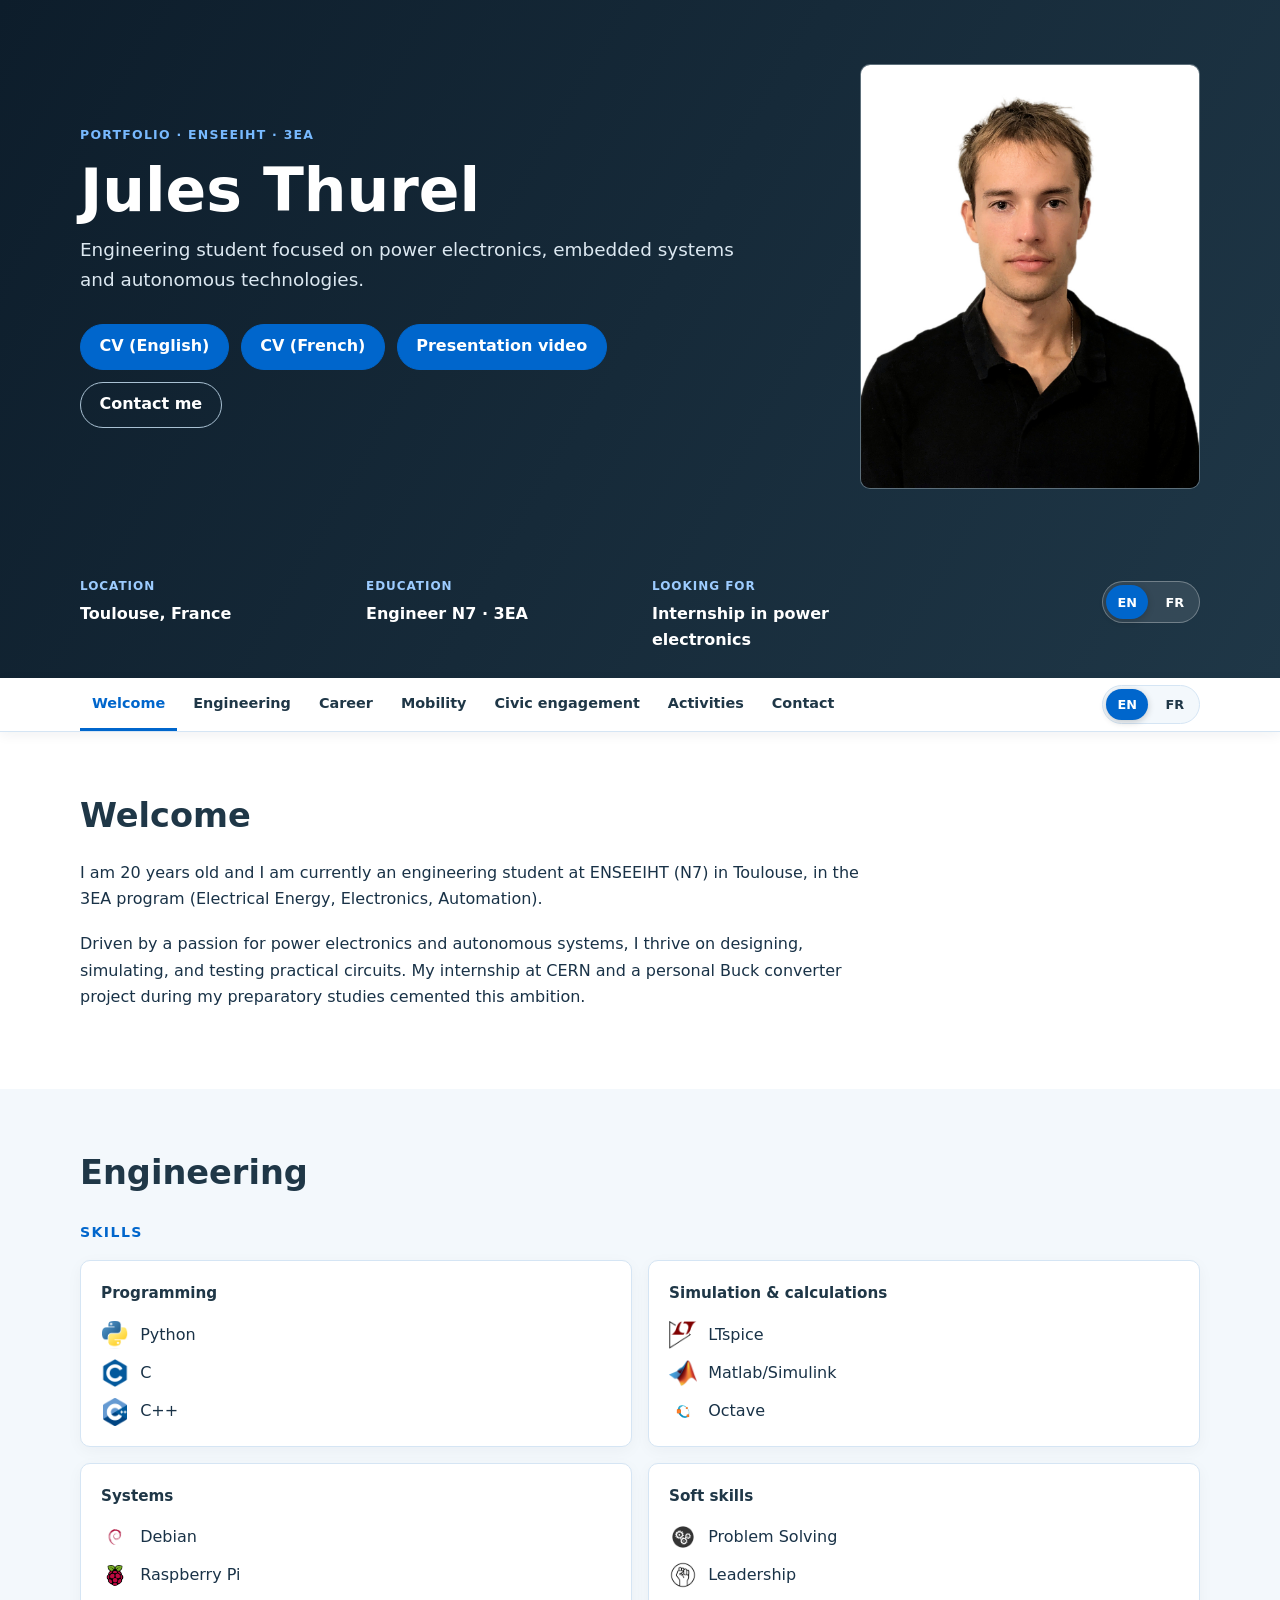
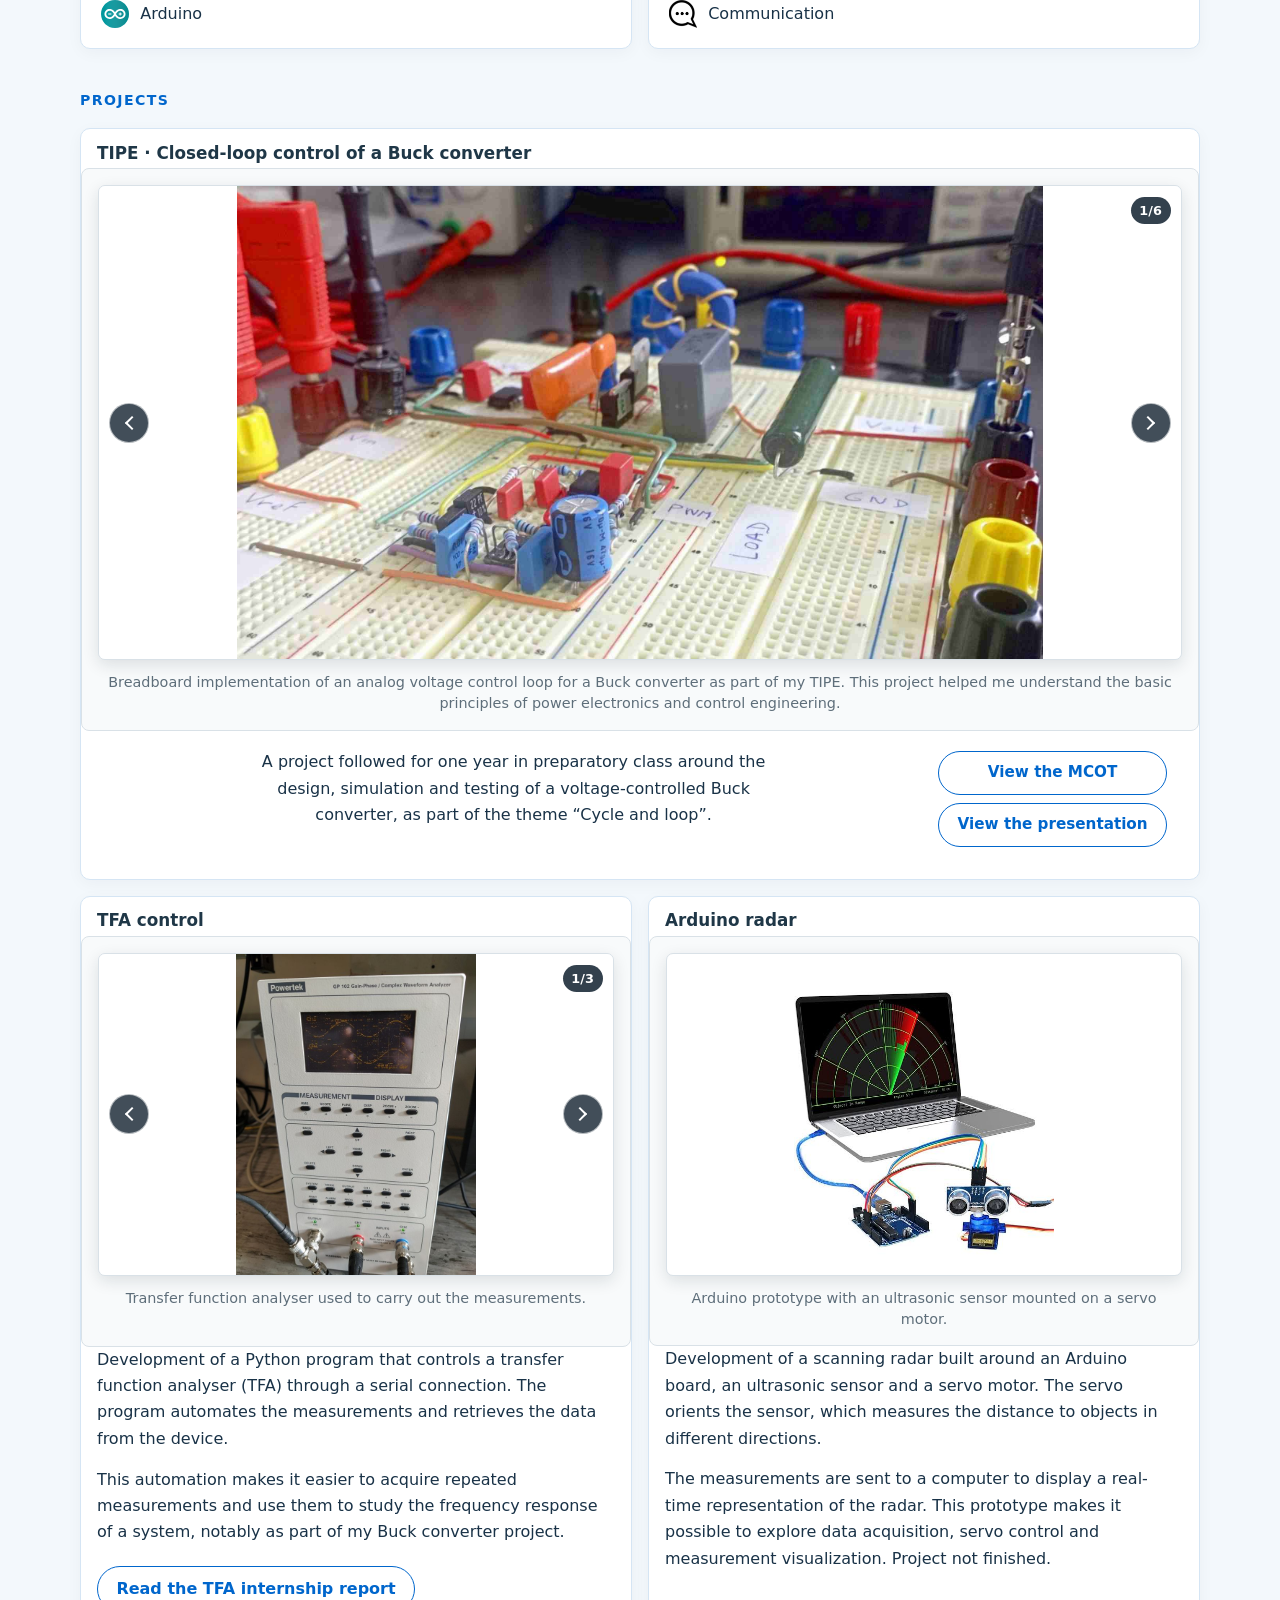
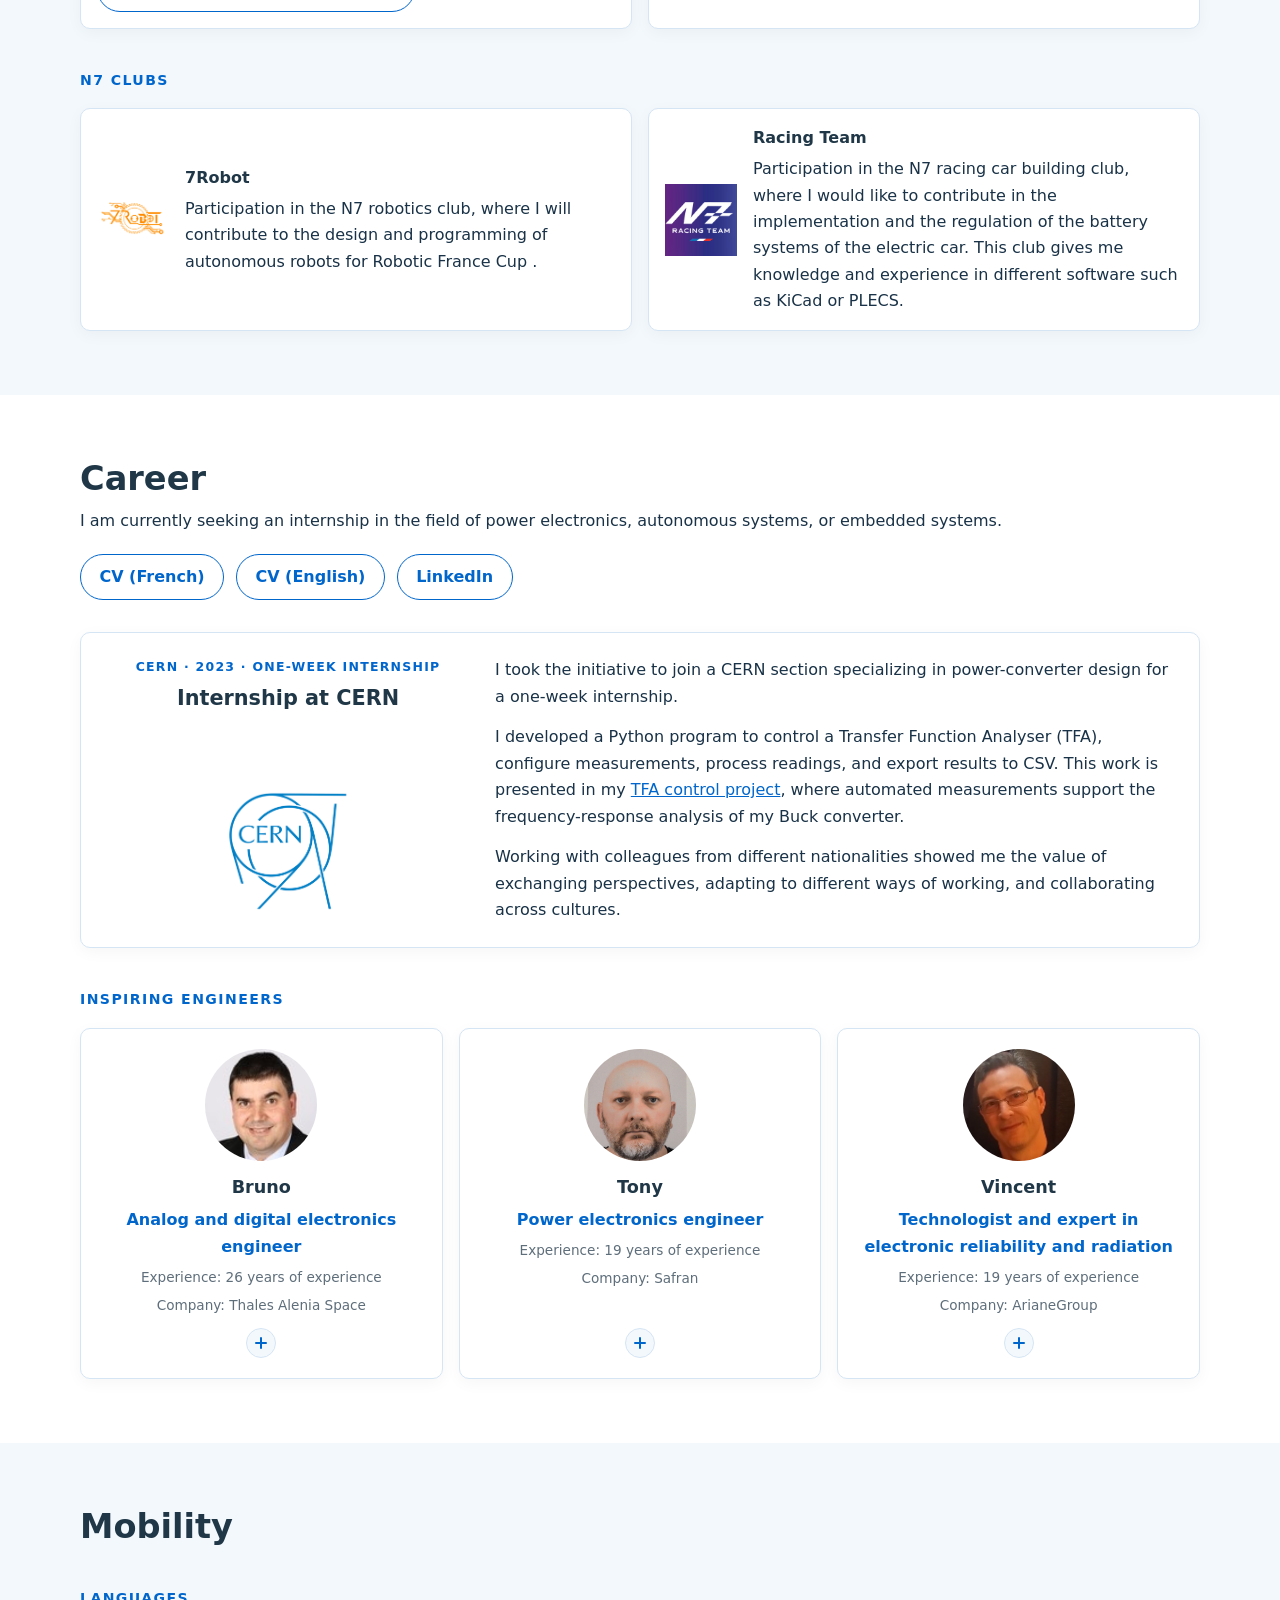
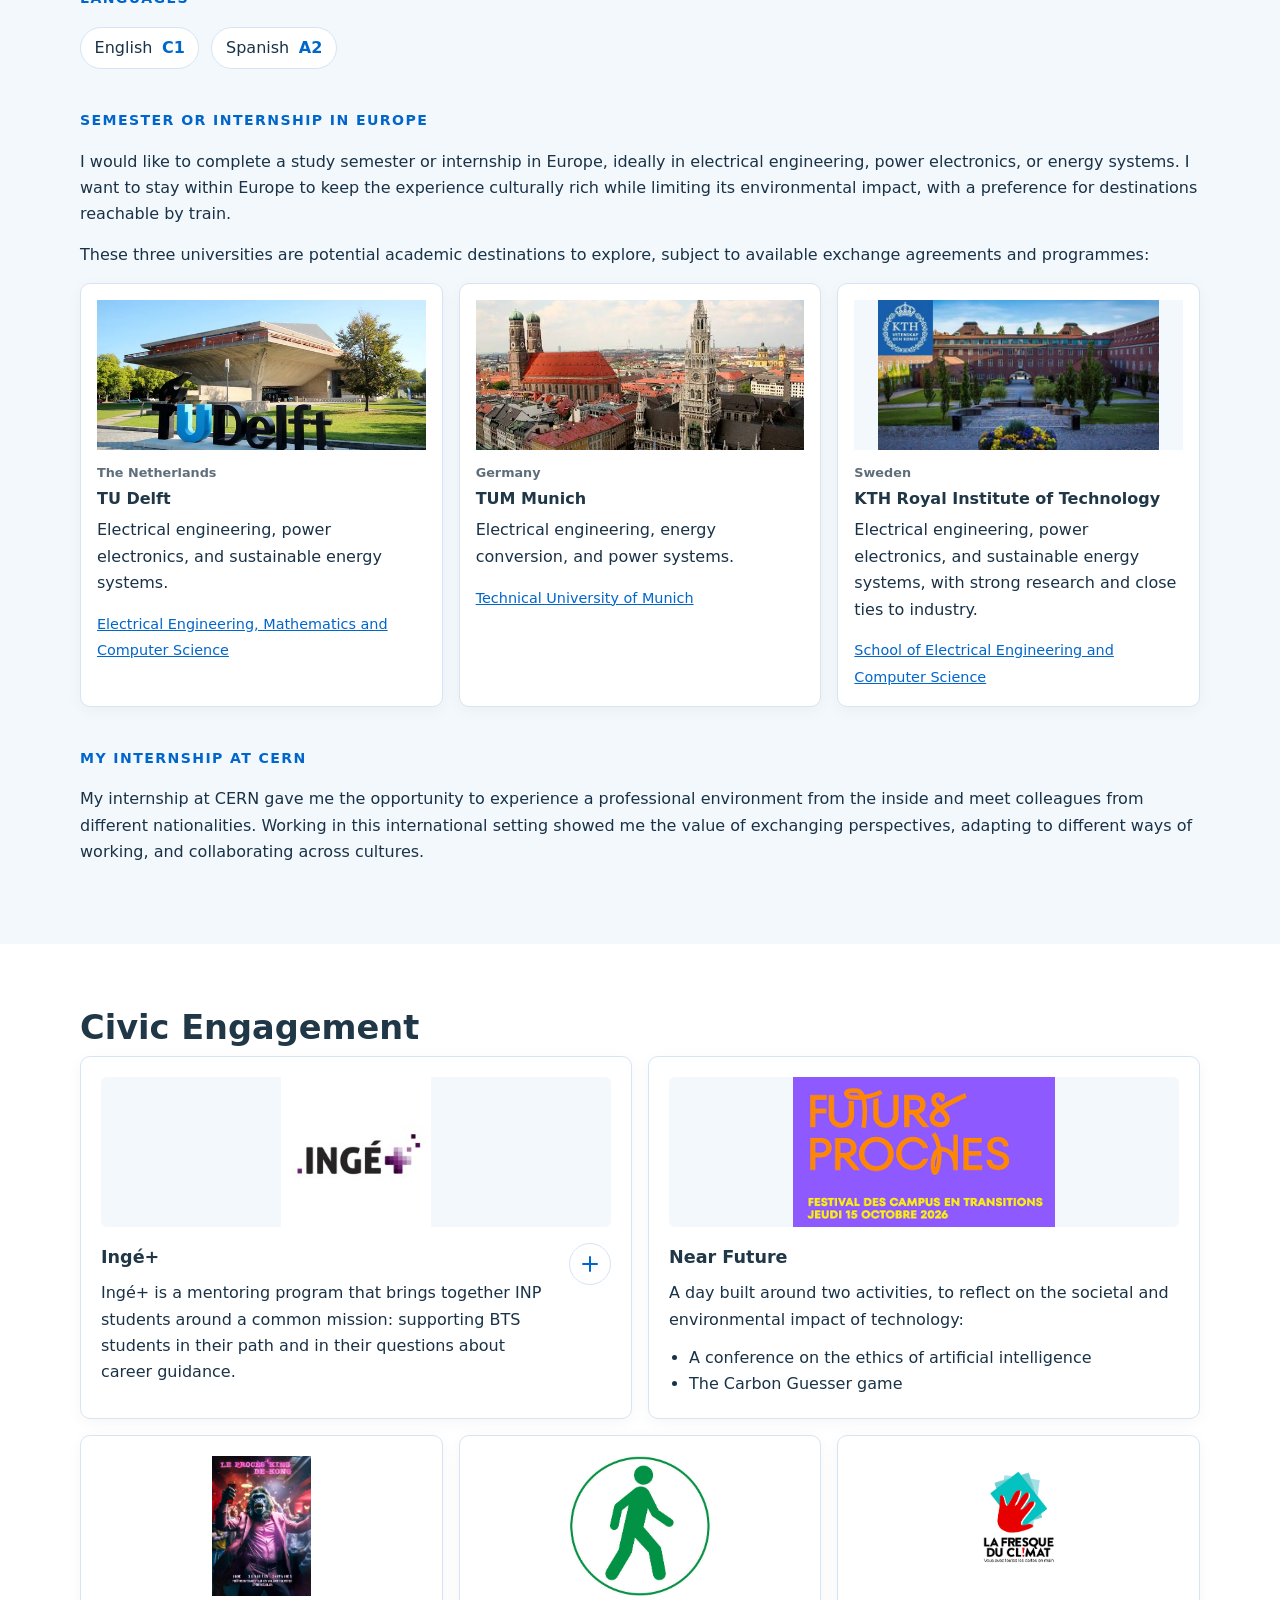
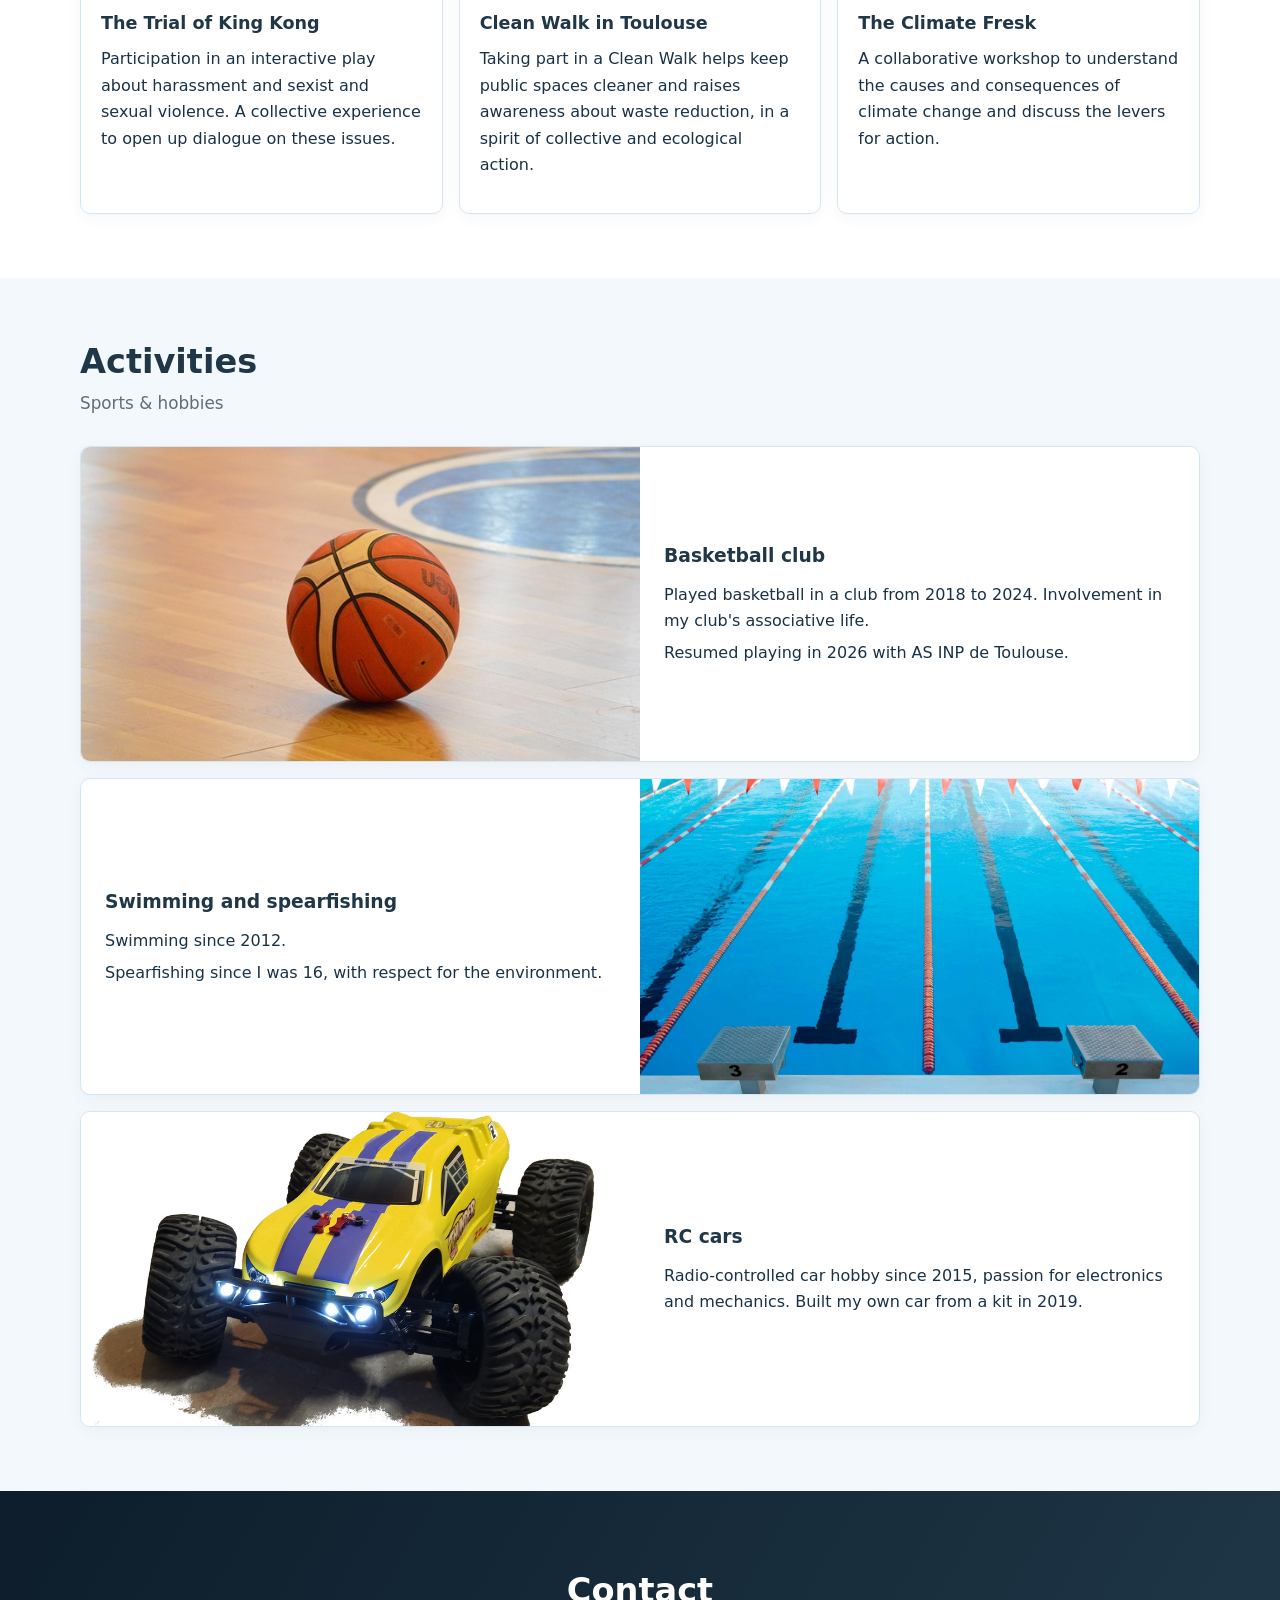
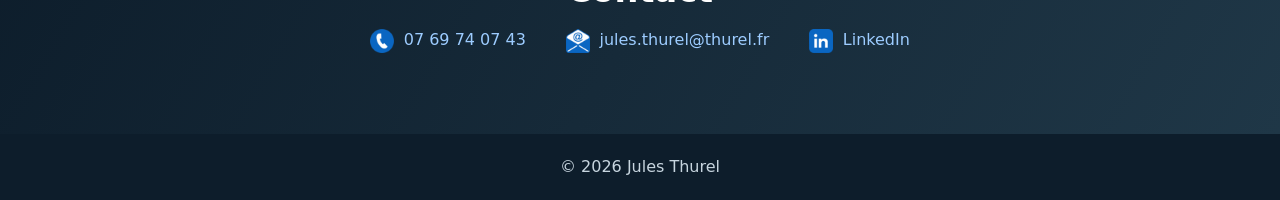
==== commit bf83f832: "video pitch upgrade" ====
--- a/index.html
+++ b/index.html
@@ -19,7 +19,7 @@
             <div class="hero-actions">
                 <a class="profile-button" href="./CV_Jules_Thurel_QRcode_anglais-3.pdf" download="CV-Jules-Thurel-EN.pdf" data-i18n="cv_en">CV (English)</a>
                 <a class="profile-button" href="./CV_Jules_Thurel_QRcode_francais-3.pdf" download="CV-Jules-Thurel-FR.pdf" data-i18n="cv_fr">CV (French)</a>
-                <a class="profile-button" href="#" data-i18n="pitch_btn">3 min pitch</a>
+                <a class="profile-button" href="./video.html" data-i18n="pitch">Presentation video</a>
                 <a class="profile-button profile-button-secondary" href="#contact" data-i18n="contact_me">Contact me</a>
             </div>
         </div>
@@ -287,11 +287,11 @@
                         <a href="https://www.tum.de/en/" target="_blank" rel="noopener noreferrer">Technical University of Munich</a>
                     </article>
                     <article class="mobility-university">
-                        <img class="mobility-university-logo" src="./logo/uth_logo.png" alt="ETH Zurich logo">
-                        <p class="mobility-country" data-i18n="c_ch">Switzerland</p>
-                        <h4>ETH Zurich</h4>
-                        <p data-i18n="u3">Electrical engineering and information technology, with strong research in energy and electronics.</p>
-                        <a href="https://ee.ethz.ch/" target="_blank" rel="noopener noreferrer">Department of Information Technology and Electrical Engineering</a>
+                        <img class="mobility-university-logo" src="./logo/kth_logo.jpeg" alt="KTH Royal Institute of Technology logo">
+                        <p class="mobility-country" data-i18n="c_se">Sweden</p>
+                        <h4>KTH Royal Institute of Technology</h4>
+                        <p data-i18n="u3">Electrical engineering, power electronics, and sustainable energy systems, with strong research and close ties to industry.</p>
+                        <a href="https://www.kth.se/en" target="_blank" rel="noopener noreferrer">School of Electrical Engineering and Computer Science</a>
                     </article>
                 </div>
             </div>
@@ -413,7 +413,7 @@
         /* ---------- Traductions françaises (l'anglais est lu directement dans le HTML) ---------- */
         const FR = {
             h_focus: `Étudiant ingénieur spécialisé en électronique de puissance, systèmes embarqués et technologies autonomes.`,
-            cv_en: `CV (anglais)`, cv_fr: `CV (français)`, contact_me: `Me contacter`,
+            cv_en: `CV (anglais)`, cv_fr: `CV (français)`, pitch:'Vidéo de présentation', contact_me: `Me contacter`,
             f_loc: `Lieu`, f_edu: `Formation`, f_edu_v: `Ingénieur N7 · 3EA`,
             f_seek: `Recherche`, f_seek_v: `Stage en électronique de puissance`, f_lang: `Langue`,
             n_welcome: `Bienvenue`, n_eng: `Ingénierie`, n_career: `Carrière`, n_mob: `Mobilité`,
@@ -449,10 +449,10 @@
             mob_plan_h: `Semestre ou stage en Europe`,
             mob_p1: `J'aimerais effectuer un semestre d'études ou un stage en Europe, idéalement en génie électrique, électronique de puissance ou systèmes énergétiques. Je souhaite rester en Europe pour que l'expérience reste culturellement riche tout en limitant son impact environnemental, avec une préférence pour les destinations accessibles en train.`,
             mob_p2: `Ces trois universités sont des destinations académiques potentielles à explorer, sous réserve des accords d'échange et des programmes disponibles :`,
-            c_nl: `Pays-Bas`, c_de: `Allemagne`, c_ch: `Suisse`,
+            c_nl: `Pays-Bas`, c_de: `Allemagne`, c_se: `Suède`,
             u1: `Génie électrique, électronique de puissance et systèmes énergétiques durables.`,
             u2: `Génie électrique, conversion d'énergie et systèmes de puissance.`,
-            u3: `Génie électrique et technologies de l'information, avec une forte recherche en énergie et en électronique.`,
+            u3: `Génie électrique, électronique de puissance et systèmes énergétiques durables, avec une recherche de pointe et des liens étroits avec l'industrie.`,
             cern_h: `Mon stage au CERN`,
             cern_p: `Mon stage au CERN m'a permis de découvrir un environnement professionnel de l'intérieur et de rencontrer des collègues de nationalités différentes. Travailler dans ce cadre international m'a montré la valeur de l'échange de points de vue, de l'adaptation à différentes façons de travailler et de la collaboration entre cultures.`,
             inge_p1: `Ingé+ est un programme de parrainage qui réunit des étudiants de l'INP autour d'une même mission : accompagner des étudiants de BTS dans leur parcours et leurs questionnements sur l'orientation.`,
@@ -740,7 +740,7 @@
                 paragraphs: {
                     en: [
                         "Vincent is a component technologist (EEE and assembly) and an expert in radiation effects and electronics reliability at ArianeGroup, where he also heads the technologists' department. His core mission is to ensure the reliability and quality of electronic equipment, guaranteeing optimal operation under the specific conditions of each mission.",
-                        "His responsibilities span several key areas: defining technical requirements for materials and processes to prove the durability of electronic designs in mission environments; analyzing the technological risks of electronic products and sub-assemblies to assess risk and technology maturity; reviewing technical files from the design stage and analyzing technological choices against requirements; inspecting electronic boards and sub-assemblies according to standards; contributing to anomaly resolution in production and operations; and taking part in quality alerts and technology obsolescence notices. All of this comes with an expert eye on radiation-tolerance issues.",,
+                        "His responsibilities span several key areas: defining technical requirements for materials and processes to prove the durability of electronic designs in mission environments; analyzing the technological risks of electronic products and sub-assemblies to assess risk and technology maturity; reviewing technical files from the design stage and analyzing technological choices against requirements; inspecting electronic boards and sub-assemblies according to standards; contributing to anomaly resolution in production and operations; and taking part in quality alerts and technology obsolescence notices. All of this comes with an expert eye on radiation-tolerance issues.",
                         "What I find fascinating about his work is that it sits at the heart of space and aeronautics, where a single component failure can jeopardize an entire mission. His rigor, curiosity, and thorough understanding of materials and processes help ensure that equipment survives the extreme conditions of space."
                     ],
                     fr: [
--- a/style.css
+++ b/style.css
@@ -1540,4 +1540,59 @@
     text-align: center;
     line-height: 1.3;
     font-size: 0.95rem;
+}
+/* ---------- Page vidéo de présentation ---------- */
+.video-page {
+    min-height: 100vh;
+    display: flex;
+    flex-direction: column;
+    background: linear-gradient(120deg, var(--navy), var(--navy-soft));
+    color: var(--white);
+}
+
+.video-topbar {
+    display: flex;
+    align-items: center;
+    justify-content: space-between;
+    gap: 1rem;
+    width: min(var(--content-width), calc(100% - 2.5rem));
+    margin: 0 auto;
+    padding: 1.25rem 0;
+}
+
+.video-topbar .profile-button {
+    background: transparent;
+    border-color: #a9c1d3;
+    color: var(--white);
+}
+
+.video-topbar .profile-button:hover {
+    border-color: var(--white);
+    background: rgba(255, 255, 255, 0.1);
+}
+
+.video-main {
+    display: flex;
+    flex: 1;
+    flex-direction: column;
+    align-items: center;
+    justify-content: center;
+    gap: 1.5rem;
+    width: min(960px, calc(100% - 2.5rem));
+    margin: 0 auto;
+    padding-bottom: 3rem;
+}
+
+.video-main h1 {
+    margin: 0;
+    font-size: 2rem;
+    text-align: center;
+}
+
+.video-main video {
+    width: 100%;
+    max-height: 70vh;
+    border-radius: 10px;
+    background: #000;
+    box-shadow: 0 10px 30px rgba(0, 0, 0, 0.4);
 }
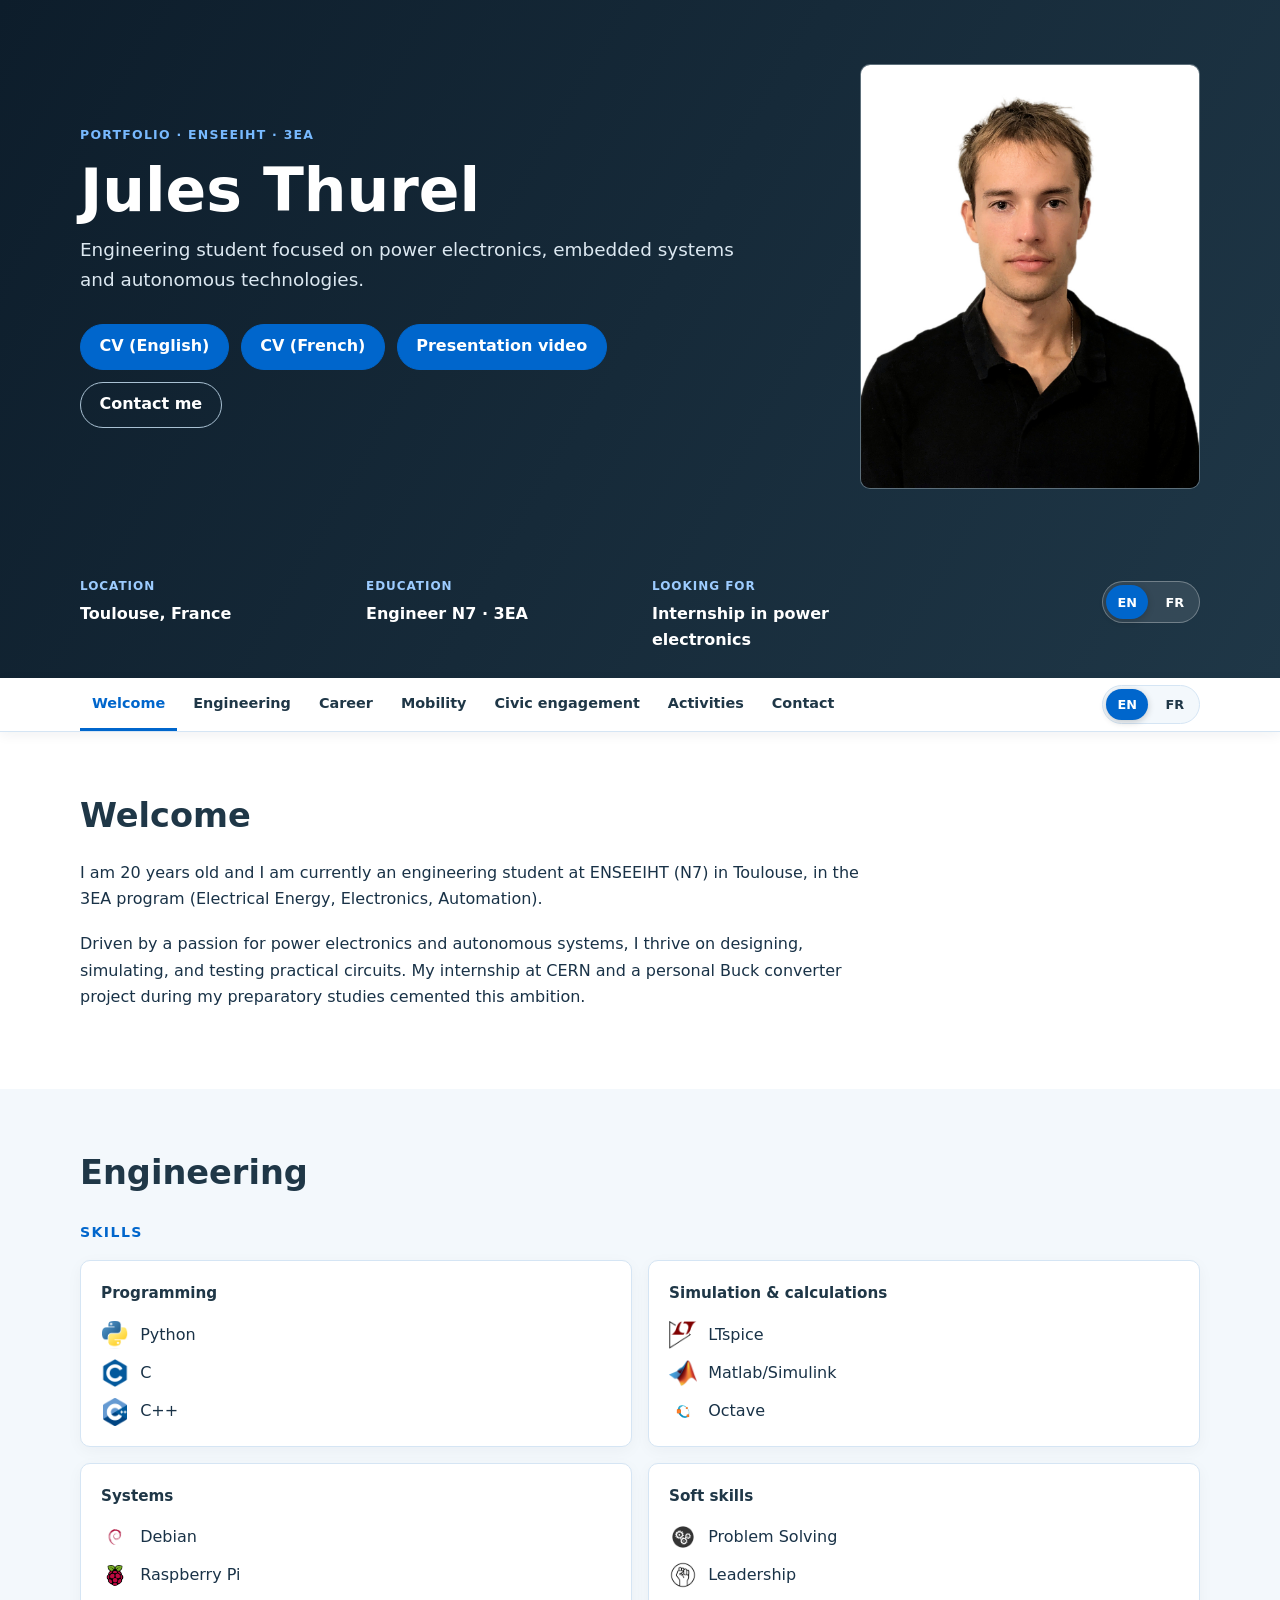
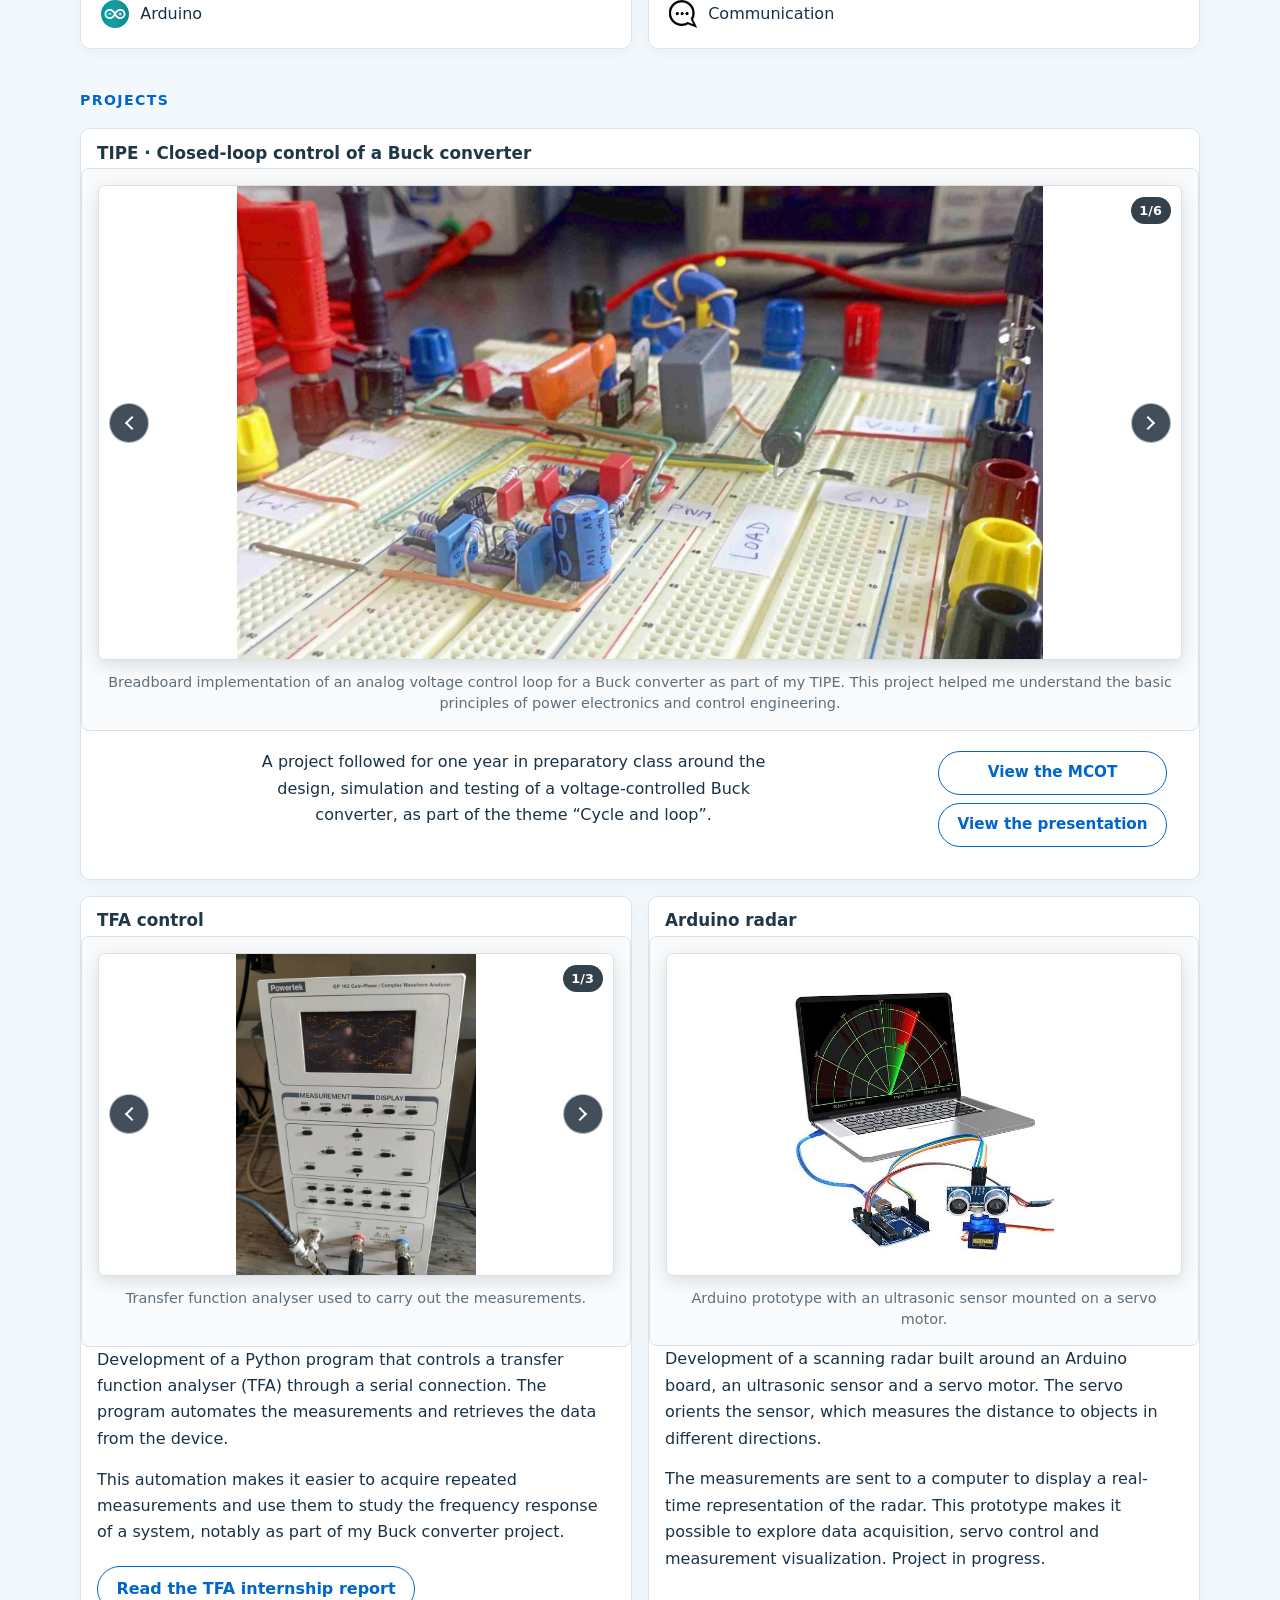
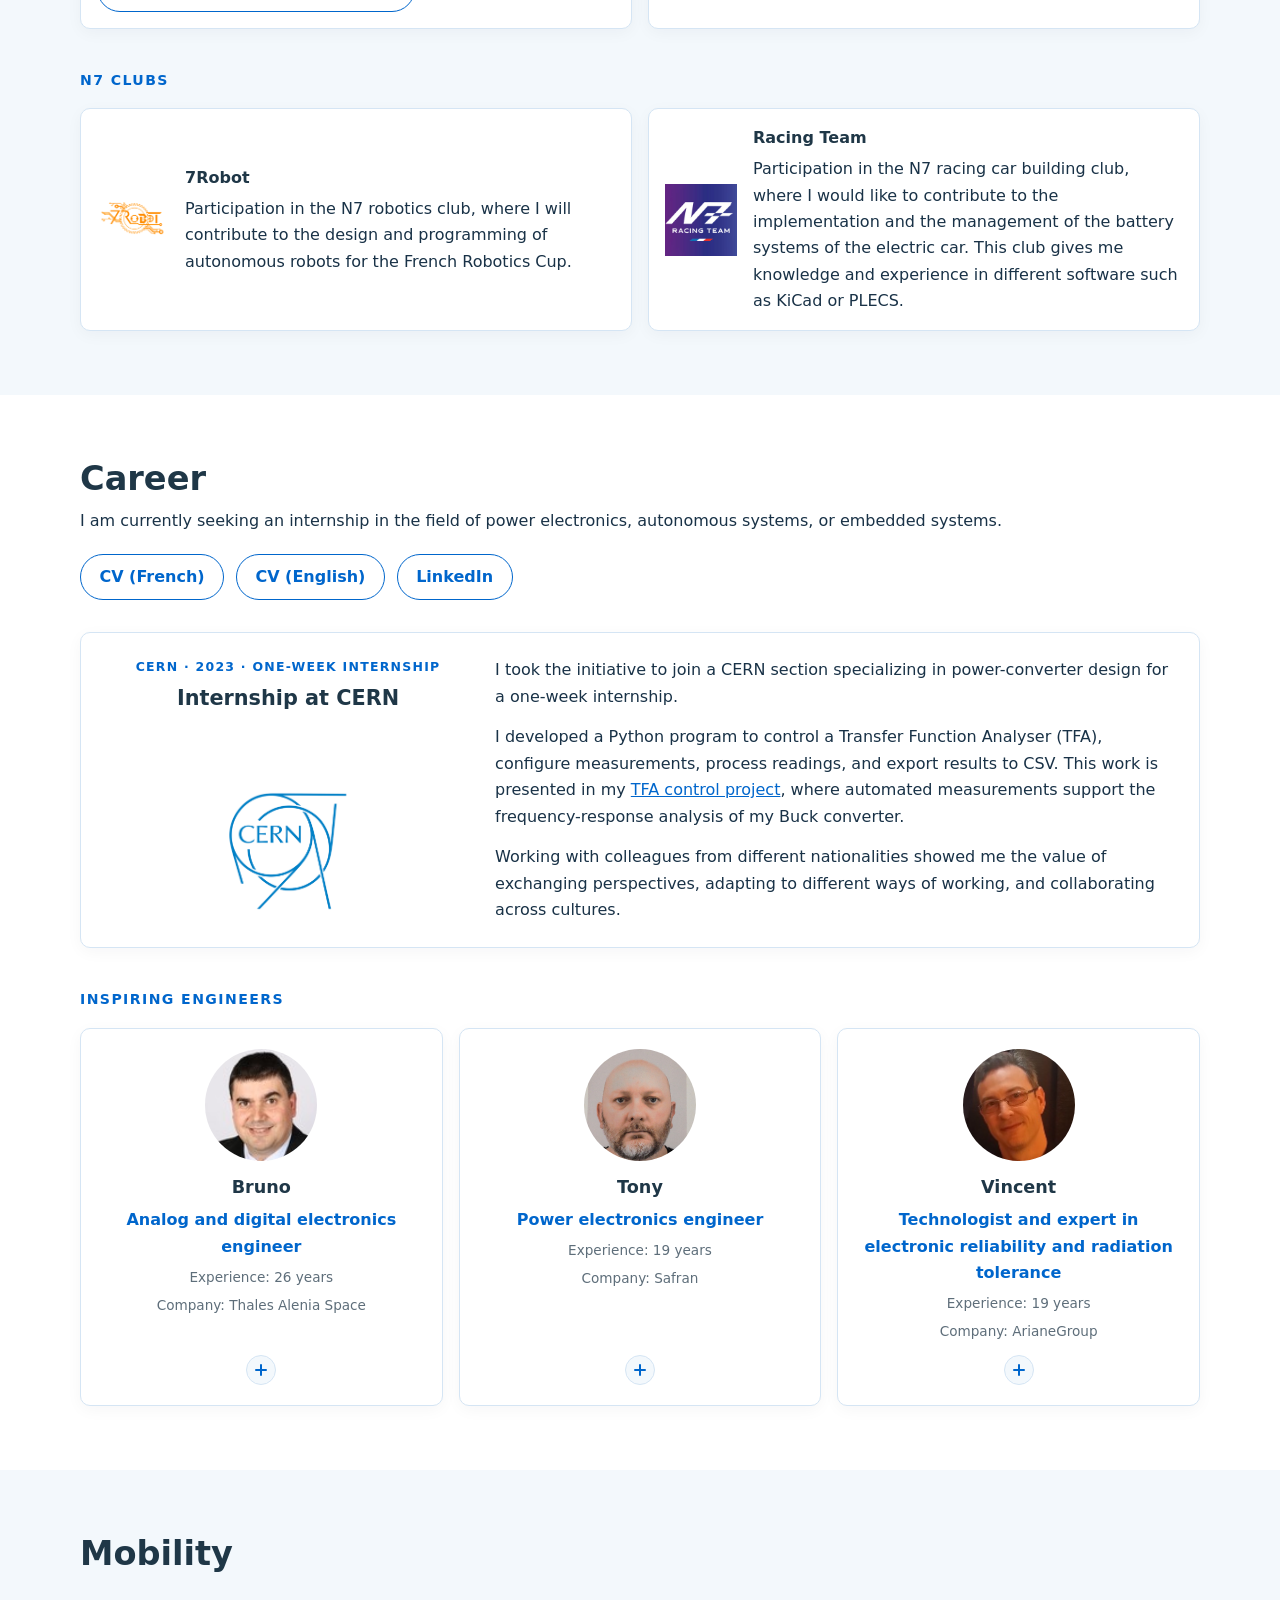
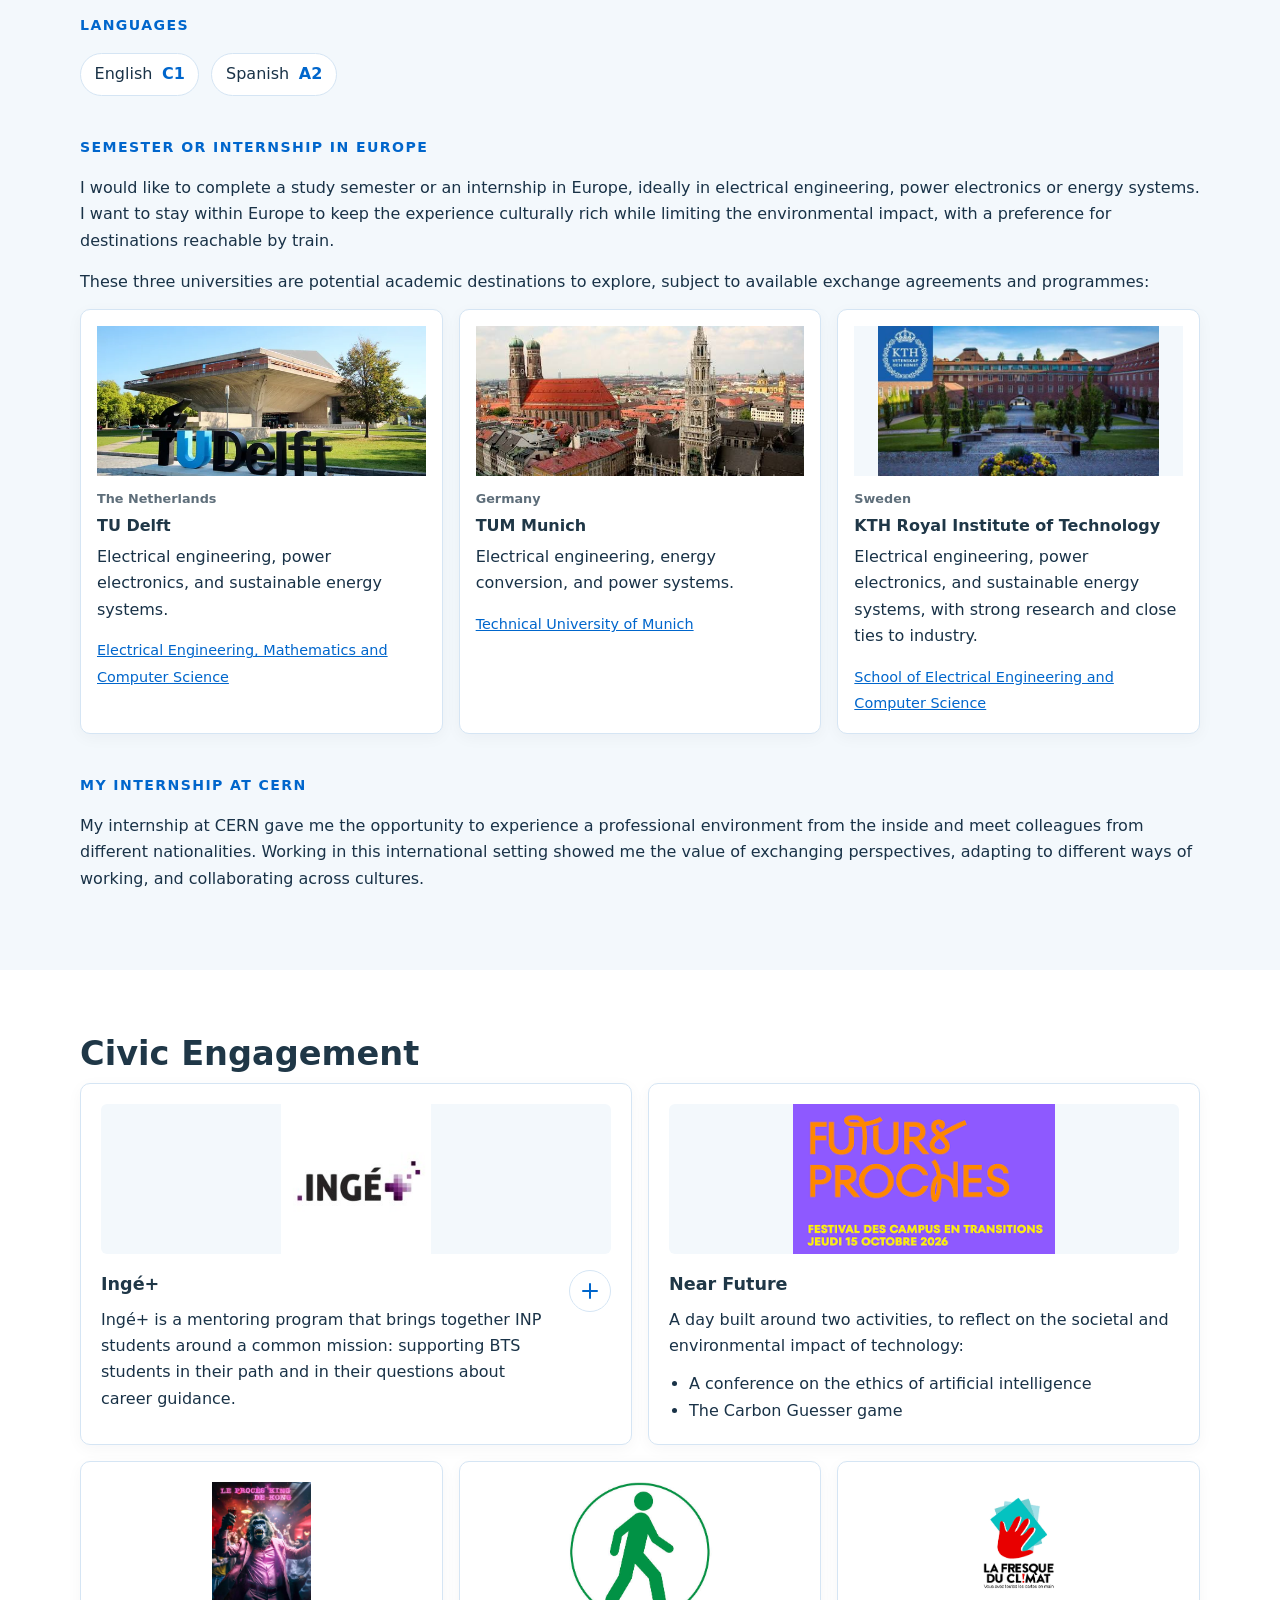
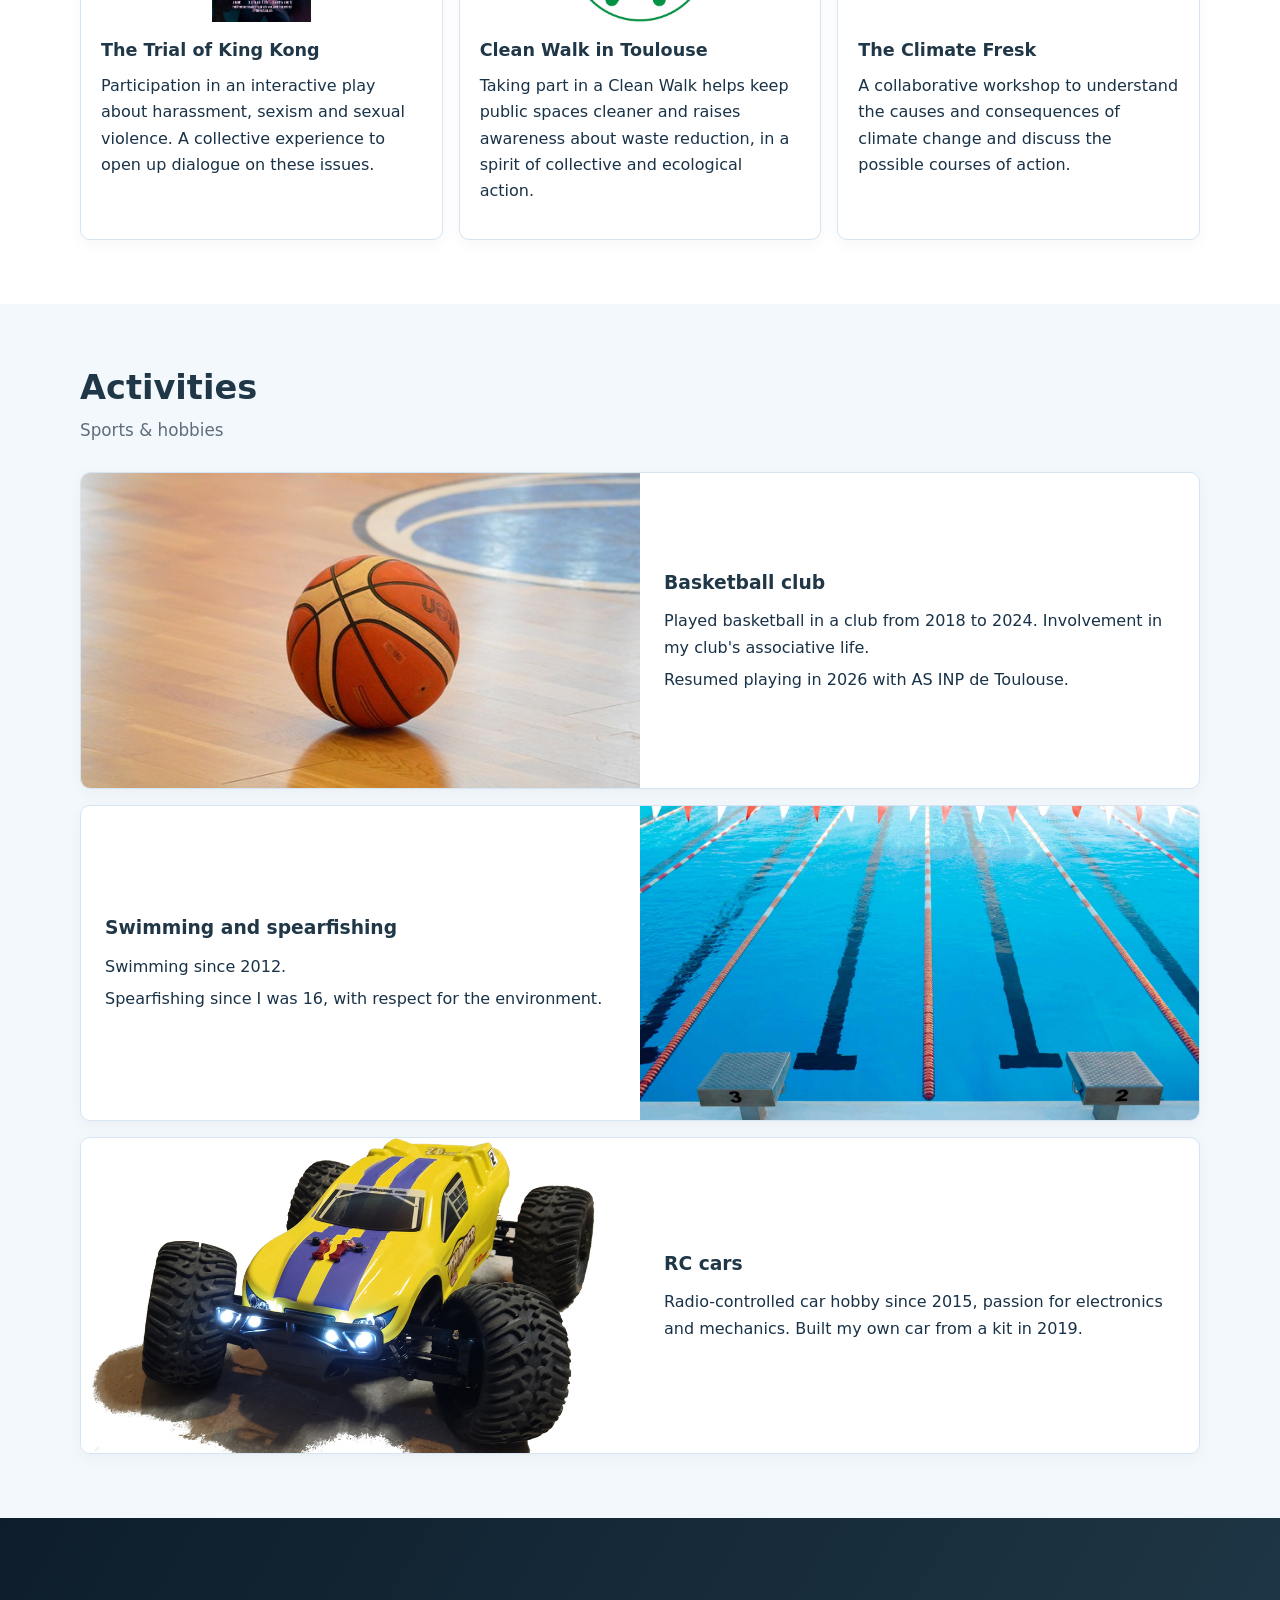
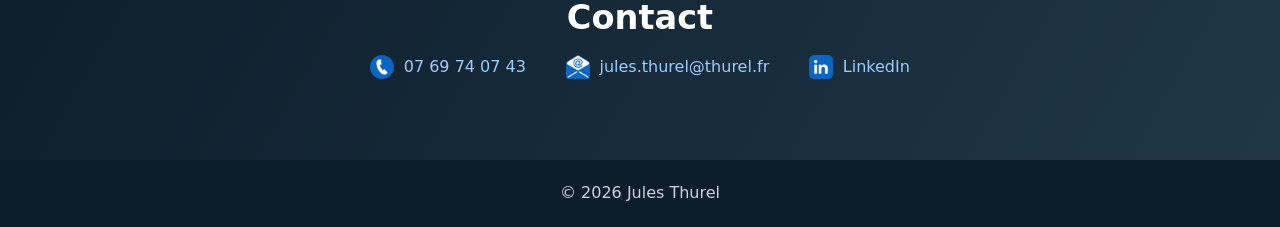
==== commit 5f9a3ed5: "last update" ====
--- a/index.html
+++ b/index.html
@@ -128,7 +128,7 @@
                     </div>
                     <div class="project-card-details" id="radar-project-details">
                         <p data-i18n="ard_p1">Development of a scanning radar built around an Arduino board, an ultrasonic sensor and a servo motor. The servo orients the sensor, which measures the distance to objects in different directions.</p>
-                        <p data-i18n="ard_p2">The measurements are sent to a computer to display a real-time representation of the radar. This prototype makes it possible to explore data acquisition, servo control and measurement visualization. Project not finished.</p>
+                        <p data-i18n="ard_p2">The measurements are sent to a computer to display a real-time representation of the radar. This prototype makes it possible to explore data acquisition, servo control and measurement visualization. Project in progress.</p>
                     </div>
                 </article>
 
@@ -162,14 +162,14 @@
                     <img src="./logo/7robot_logo.png" alt="Logo 7Robot">
                     <div>
                         <h4>7Robot</h4>
-                        <p data-i18n="club1">Participation in the N7 robotics club, where I will contribute to the design and programming of autonomous robots for Robotic France Cup .</p>
+                        <p data-i18n="club1">Participation in the N7 robotics club, where I will contribute to the design and programming of autonomous robots for the French Robotics Cup.</p>
                     </div>
                 </article>
                 <article class="club-card">
                     <img src="./logo/racingteam_logo.jpeg" alt="Logo N7 Racing Team">
                     <div>
                         <h4>Racing Team</h4>
-                        <p data-i18n="club2">Participation in the N7 racing car building club, where I would like to contribute in the implementation and the regulation of the battery systems of the electric car. This club gives me knowledge and experience in different software such as KiCad or PLECS.</p>
+                        <p data-i18n="club2">Participation in the N7 racing car building club, where I would like to contribute to the implementation and the management of the battery systems of the electric car. This club gives me knowledge and experience in different software such as KiCad or PLECS.</p>
                     </div>
                 </article>
             </div>
@@ -206,7 +206,7 @@
                         <span class="profile-card-copy">
                             <span class="profile-card-name">Bruno</span>
                             <span class="profile-card-role" data-i18n="role_bruno">Analog and digital electronics engineer</span>
-                            <span class="profile-card-meta" data-i18n="exp26">Experience: 26 years of experience</span>
+                            <span class="profile-card-meta" data-i18n="exp26">Experience: 26 years</span>
                             <span class="profile-card-meta" data-i18n="co_bruno">Company: Thales Alenia Space</span>
                         </span>
                         <span class="profile-open-icon" aria-hidden="true"></span>
@@ -218,7 +218,7 @@
                         <span class="profile-card-copy">
                             <span class="profile-card-name">Tony</span>
                             <span class="profile-card-role" data-i18n="role_tony">Power electronics engineer</span>
-                            <span class="profile-card-meta" data-i18n="exp19">Experience: 19 years of experience</span>
+                            <span class="profile-card-meta" data-i18n="exp19">Experience: 19 years</span>
                             <span class="profile-card-meta" data-i18n="co_tony">Company: Safran</span>
                         </span>
                         <span class="profile-open-icon" aria-hidden="true"></span>
@@ -229,8 +229,8 @@
                         <img class="profile-card-photo" src="./logo/vincent.jpg" alt="Portrait of Vincent">
                         <span class="profile-card-copy">
                             <span class="profile-card-name">Vincent</span>
-                            <span class="profile-card-role" data-i18n="role_vincent">Technologist and expert in electronic reliability and radiation</span>
-                            <span class="profile-card-meta" data-i18n="exp19">Experience: 19 years of experience</span>
+                            <span class="profile-card-role" data-i18n="role_vincent">Technologist and expert in electronic reliability and radiation tolerance</span>
+                            <span class="profile-card-meta" data-i18n="exp19">Experience: 19 years</span>
                             <span class="profile-card-meta" data-i18n="co_vincent">Company: ArianeGroup</span>
                         </span>
                         <span class="profile-open-icon" aria-hidden="true"></span>
@@ -269,7 +269,7 @@
 
             <div class="mobility-plan">
                 <h3 class="mobility-subtitle" data-i18n="mob_plan_h">Semester or internship in Europe</h3>
-                <p data-i18n="mob_p1">I would like to complete a study semester or internship in Europe, ideally in electrical engineering, power electronics, or energy systems. I want to stay within Europe to keep the experience culturally rich while limiting its environmental impact, with a preference for destinations reachable by train.</p>
+                <p data-i18n="mob_p1">I would like to complete a study semester or an internship in Europe, ideally in electrical engineering, power electronics or energy systems. I want to stay within Europe to keep the experience culturally rich while limiting the environmental impact, with a preference for destinations reachable by train.</p>
                 <p data-i18n="mob_p2">These three universities are potential academic destinations to explore, subject to available exchange agreements and programmes:</p>
                 <div class="mobility-universities">
                     <article class="mobility-university">
@@ -330,7 +330,7 @@
                 <article class="civic-card">
                     <img src="./logo/proces_kk_logo.jpeg" alt="Visual of The Trial of King Kong">
                     <h3 data-i18n="kk_h">The Trial of King Kong</h3>
-                    <p data-i18n="kk_p">Participation in an interactive play about harassment and sexist and sexual violence. A collective experience to open up dialogue on these issues.</p>
+                    <p data-i18n="kk_p">Participation in an interactive play about harassment, sexism and sexual violence. A collective experience to open up dialogue on these issues.</p>
                 </article>
                 <article class="civic-card">
                     <img src="./logo/clean_walk_logo.jpeg" alt="Clean Walk logo">
@@ -340,7 +340,7 @@
                 <article class="civic-card">
                     <img src="./logo/fresque_climat_logo.png" alt="Climate Fresk logo">
                     <h3 data-i18n="cf_h">The Climate Fresk</h3>
-                    <p data-i18n="cf_p">A collaborative workshop to understand the causes and consequences of climate change and discuss the levers for action.</p>
+                    <p data-i18n="cf_p">A collaborative workshop to understand the causes and consequences of climate change and discuss the possible courses of action.</p>
                 </article>
             </div>
         </section>
@@ -441,13 +441,13 @@
             intern_p3: `Travailler avec des collègues de nationalités différentes m'a montré la valeur de l'échange de points de vue, de l'adaptation à différentes façons de travailler et de la collaboration entre cultures.`,
             ie_h: `Ingénieurs inspirants`,
             role_bruno: `Ingénieur en électronique analogique et numérique`, role_tony: `Ingénieur en électronique de puissance`,
-            role_vincent: `Technologue et expert en fiabilité électronique et radiations`,
-            exp26: `Expérience : 26 ans d'expérience`, exp19: `Expérience : 19 ans d'expérience`,
+            role_vincent: `Technologue et expert en fiabilité électronique et tolérance aux radiations`,
+            exp26: `Expérience : 26 ans`, exp19: `Expérience : 19 ans`,
             co_bruno: `Entreprise : Thales Alenia Space`, co_tony: `Entreprise : Safran`, co_vincent: `Entreprise : ArianeGroup`,
             p_exp: `Expérience`, p_co: `Entreprise`,
             mob_lang_h: `Langues`, lang_en: `Anglais`, lang_es: `Espagnol`,
             mob_plan_h: `Semestre ou stage en Europe`,
-            mob_p1: `J'aimerais effectuer un semestre d'études ou un stage en Europe, idéalement en génie électrique, électronique de puissance ou systèmes énergétiques. Je souhaite rester en Europe pour que l'expérience reste culturellement riche tout en limitant son impact environnemental, avec une préférence pour les destinations accessibles en train.`,
+            mob_p1: `J'aimerais effectuer un semestre d'études ou un stage en Europe, idéalement en génie électrique, électronique de puissance ou en systèmes énergétiques. Je souhaite rester en Europe pour que l'expérience reste culturellement riche tout en limitant son impact environnemental, avec une préférence pour les destinations accessibles en train.`,
             mob_p2: `Ces trois universités sont des destinations académiques potentielles à explorer, sous réserve des accords d'échange et des programmes disponibles :`,
             c_nl: `Pays-Bas`, c_de: `Allemagne`, c_se: `Suède`,
             u1: `Génie électrique, électronique de puissance et systèmes énergétiques durables.`,
@@ -474,7 +474,7 @@
             a1_p2: `Reprise de l'activité en 2026 avec l'AS INP de Toulouse.`,
             a2_h: `Natation et chasse sous-marine`,
             a2_p1: `Pratique de la natation depuis 2012.`,
-            a2_p2: `Pratique de la chasse sous-marine depuis mes 16 ans, dans le respect de l'environnement.`,
+            a2_p2: `Pratique de la chasse sous-marine depuis l'âge de 16 ans, dans le respect de l'environnement.`,
             a3_h: `Voitures RC`,
             a3_p: `Pratique de la voiture radiocommandée depuis 2015, par passion pour l'électronique et la mécanique. Montage de ma propre voiture à partir d'un kit en 2019.`,
             ct_phone: `Téléphone :`
@@ -734,8 +734,8 @@
             },
             vincent: {
                 name: "Vincent Rouet",
-                company: "ArianeGroup (2years), VITEC MULTIMEDIA (3years), Airbus Group Innovations (14 years)",
-                role: { en: "Technologist and expert in electronic reliability and radiation", fr: "Technologue et expert en fiabilité électronique et radiations" },
+                company: "ArianeGroup (2 years), VITEC MULTIMEDIA (3 years), Airbus Group Innovations (14 years)",
+                role: { en: "Technologist and expert in electronic reliability and radiation", fr: "Technologue et expert en fiabilité électronique et tolérance auxradiations" },
                 experience: { en: "19 years of experience", fr: "19 ans d'expérience" },
                 paragraphs: {
                     en: [
